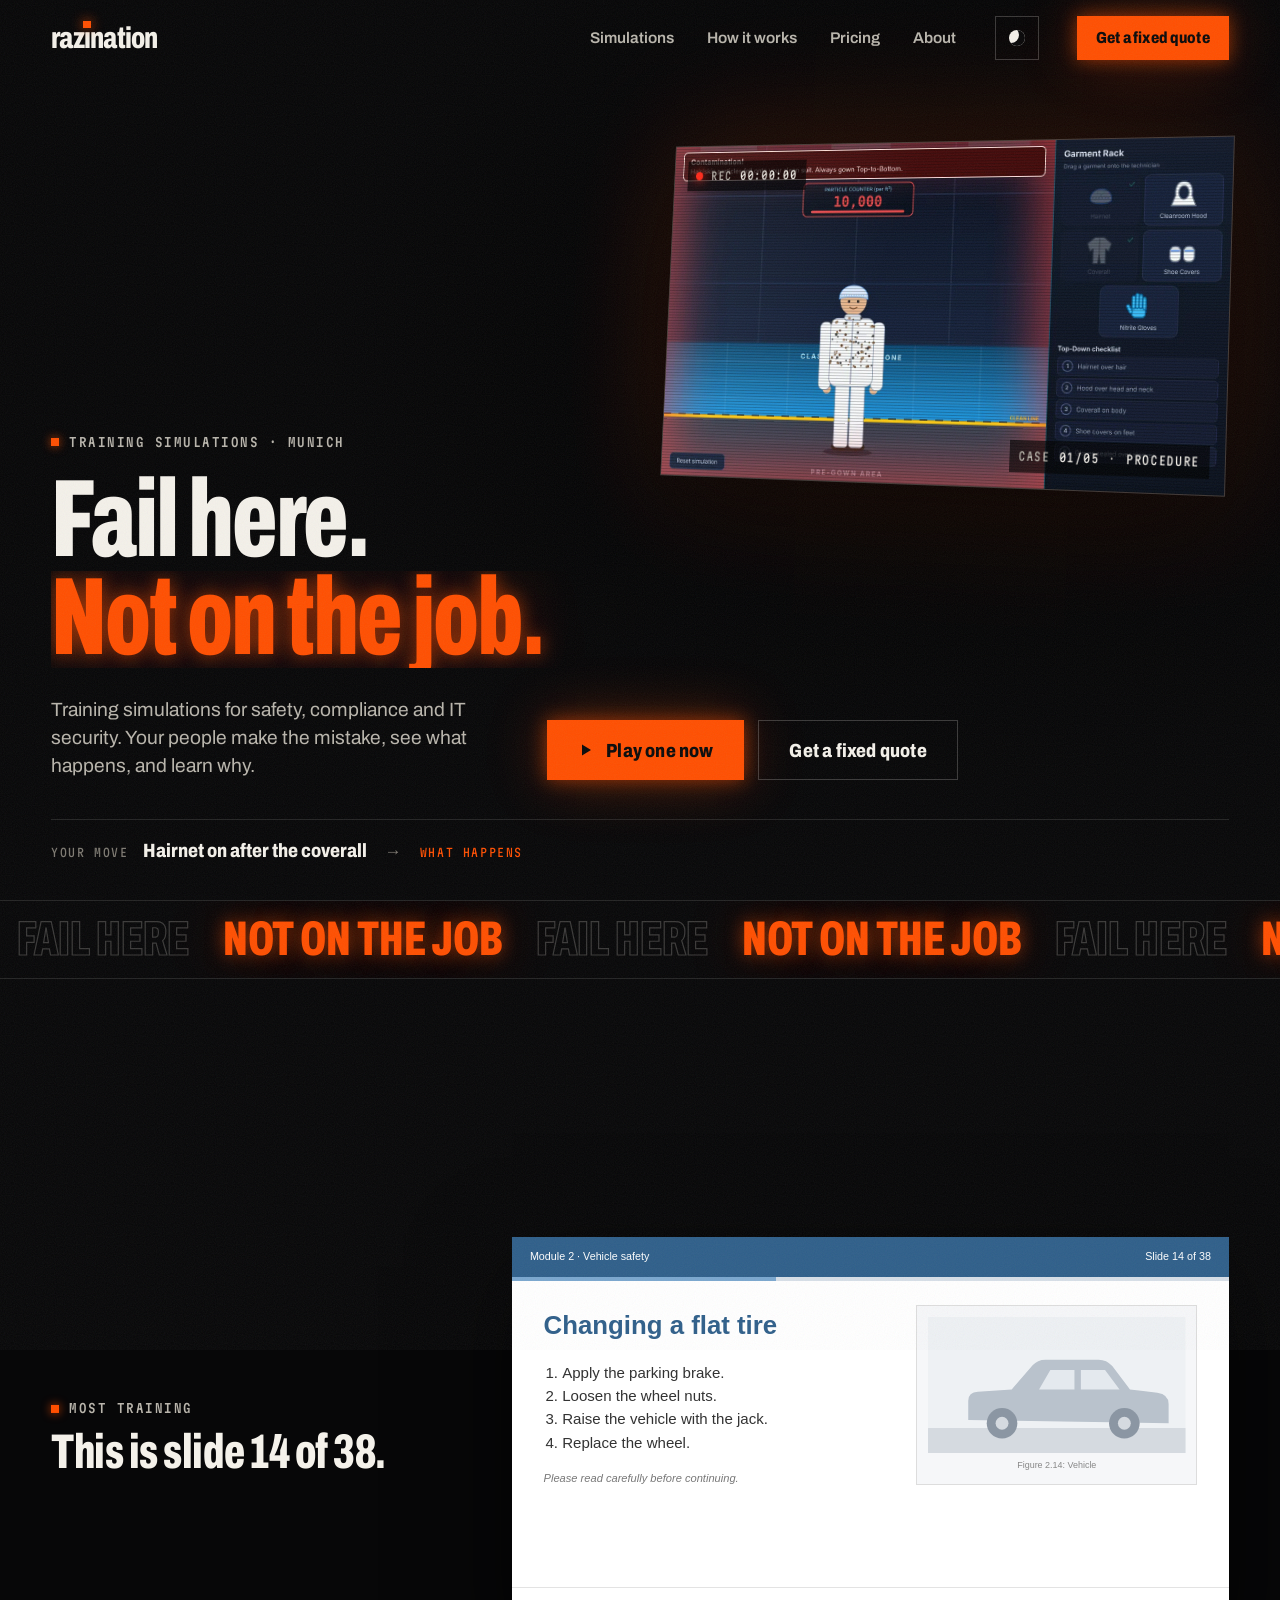
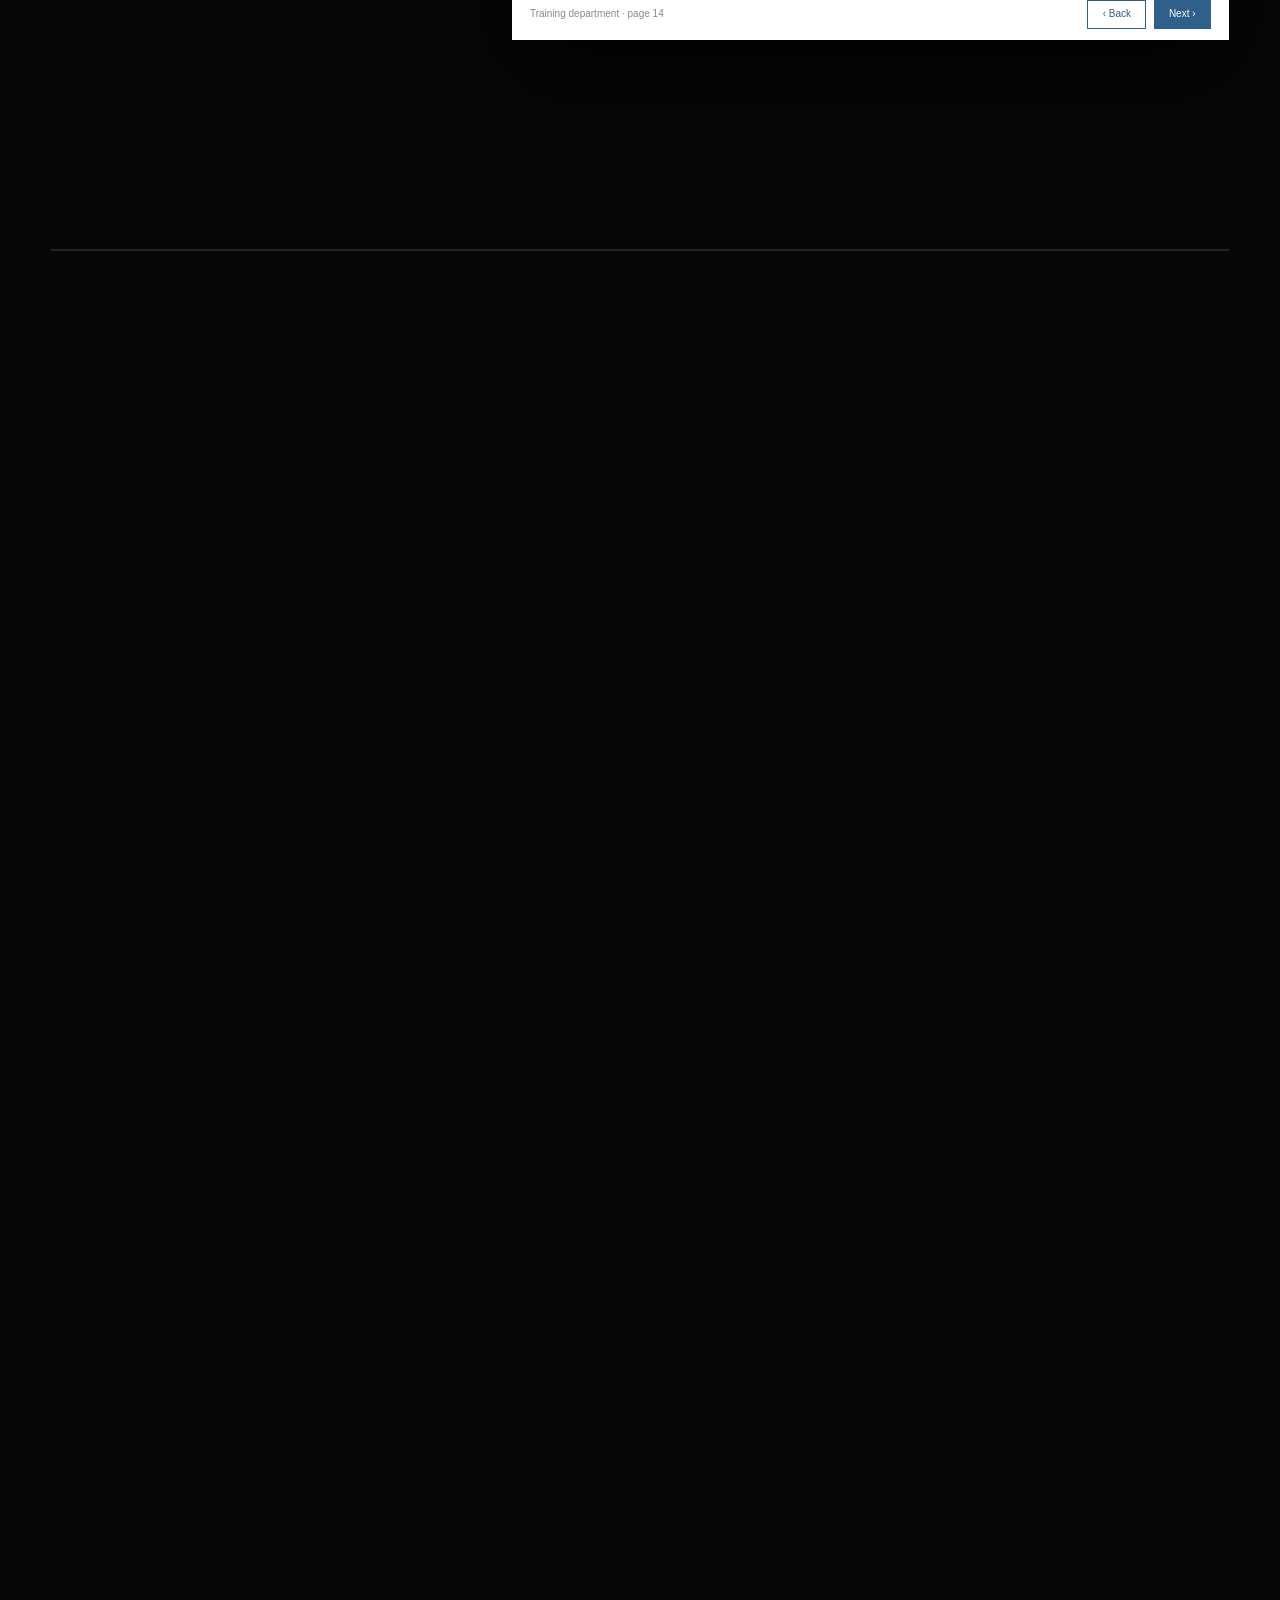
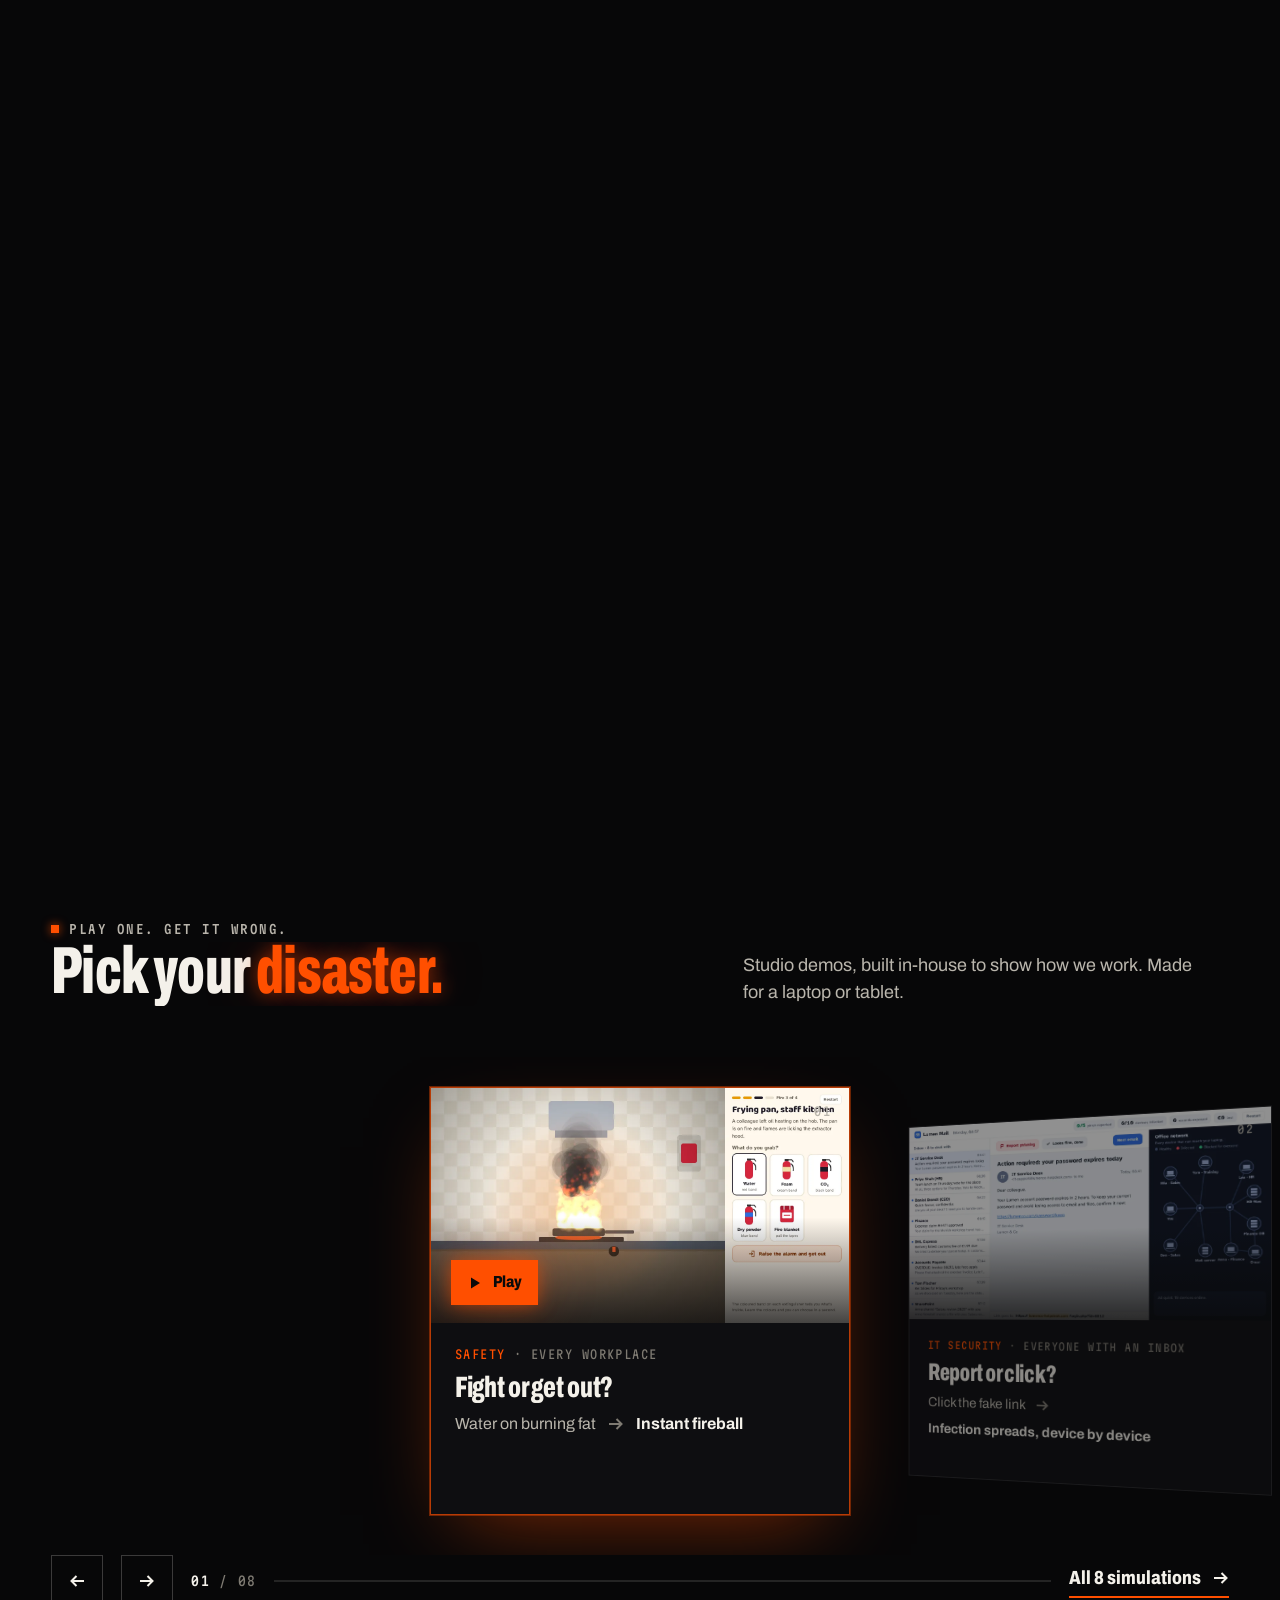
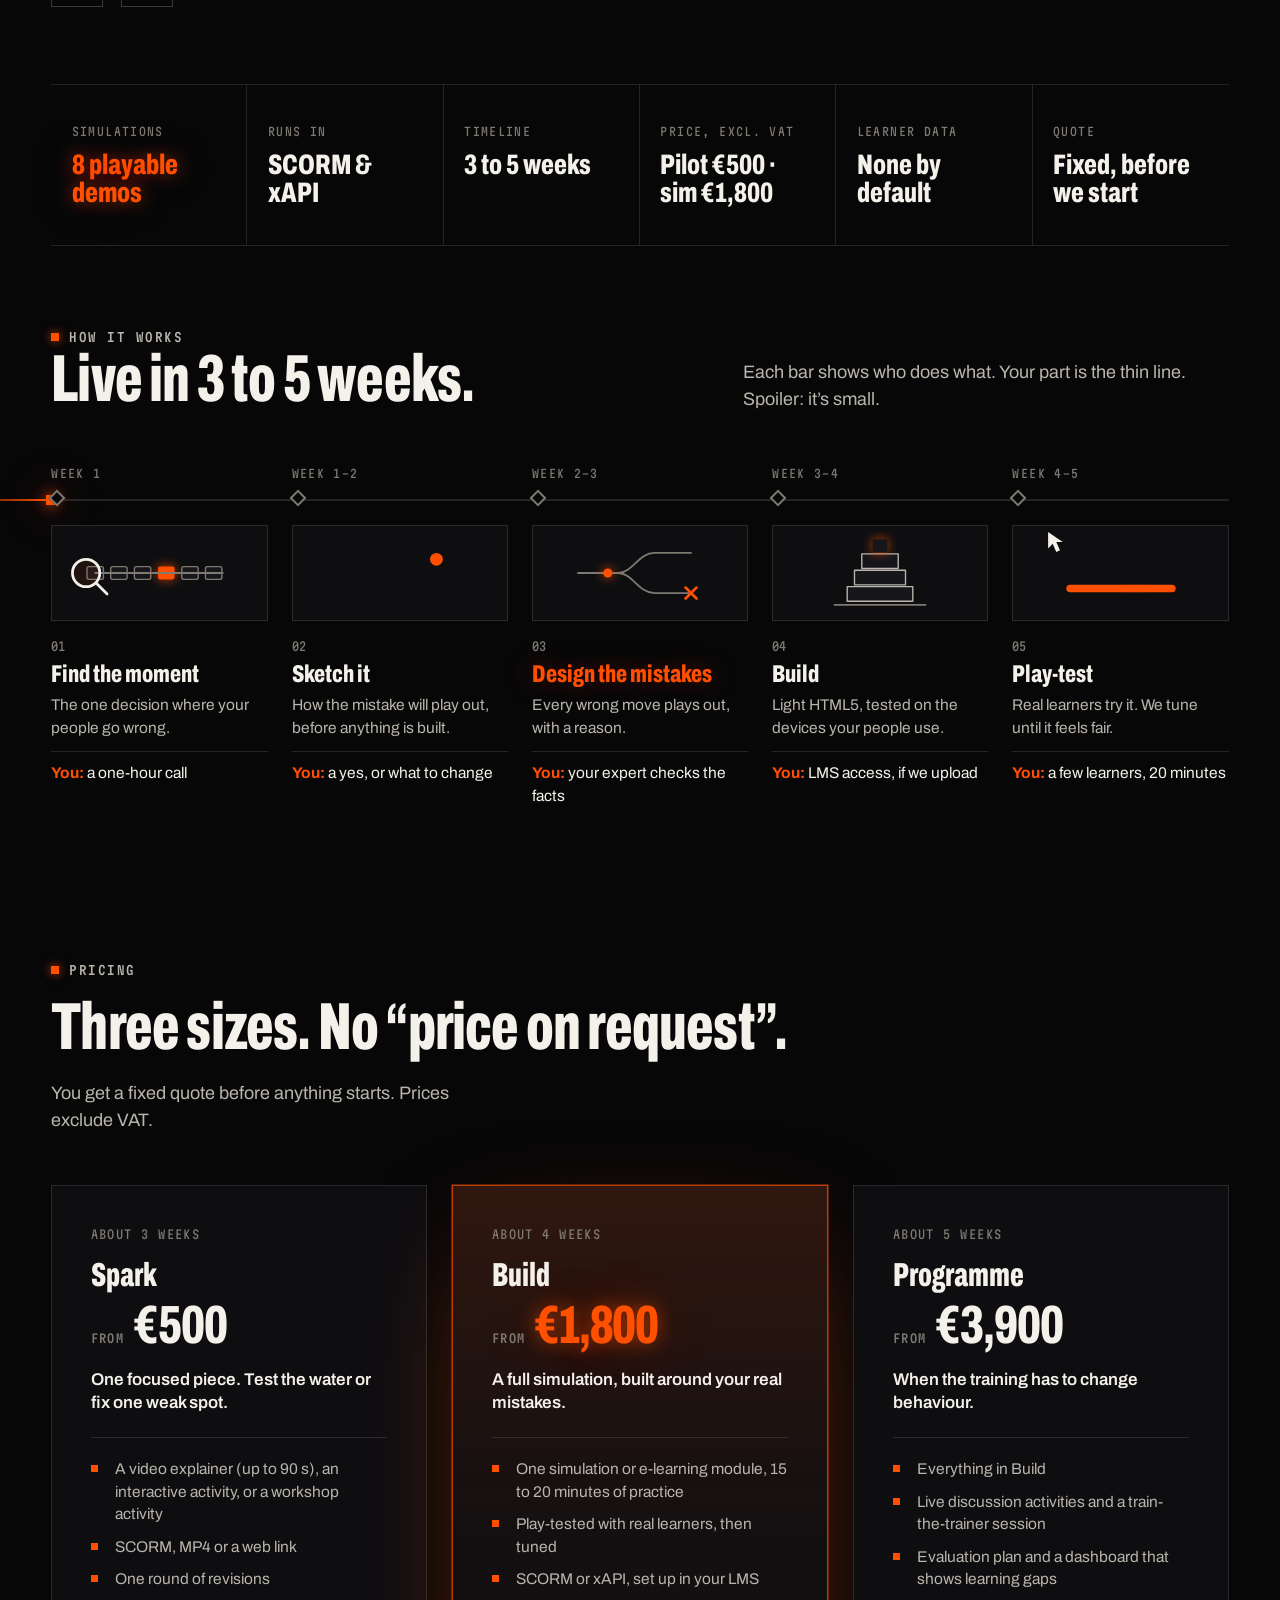
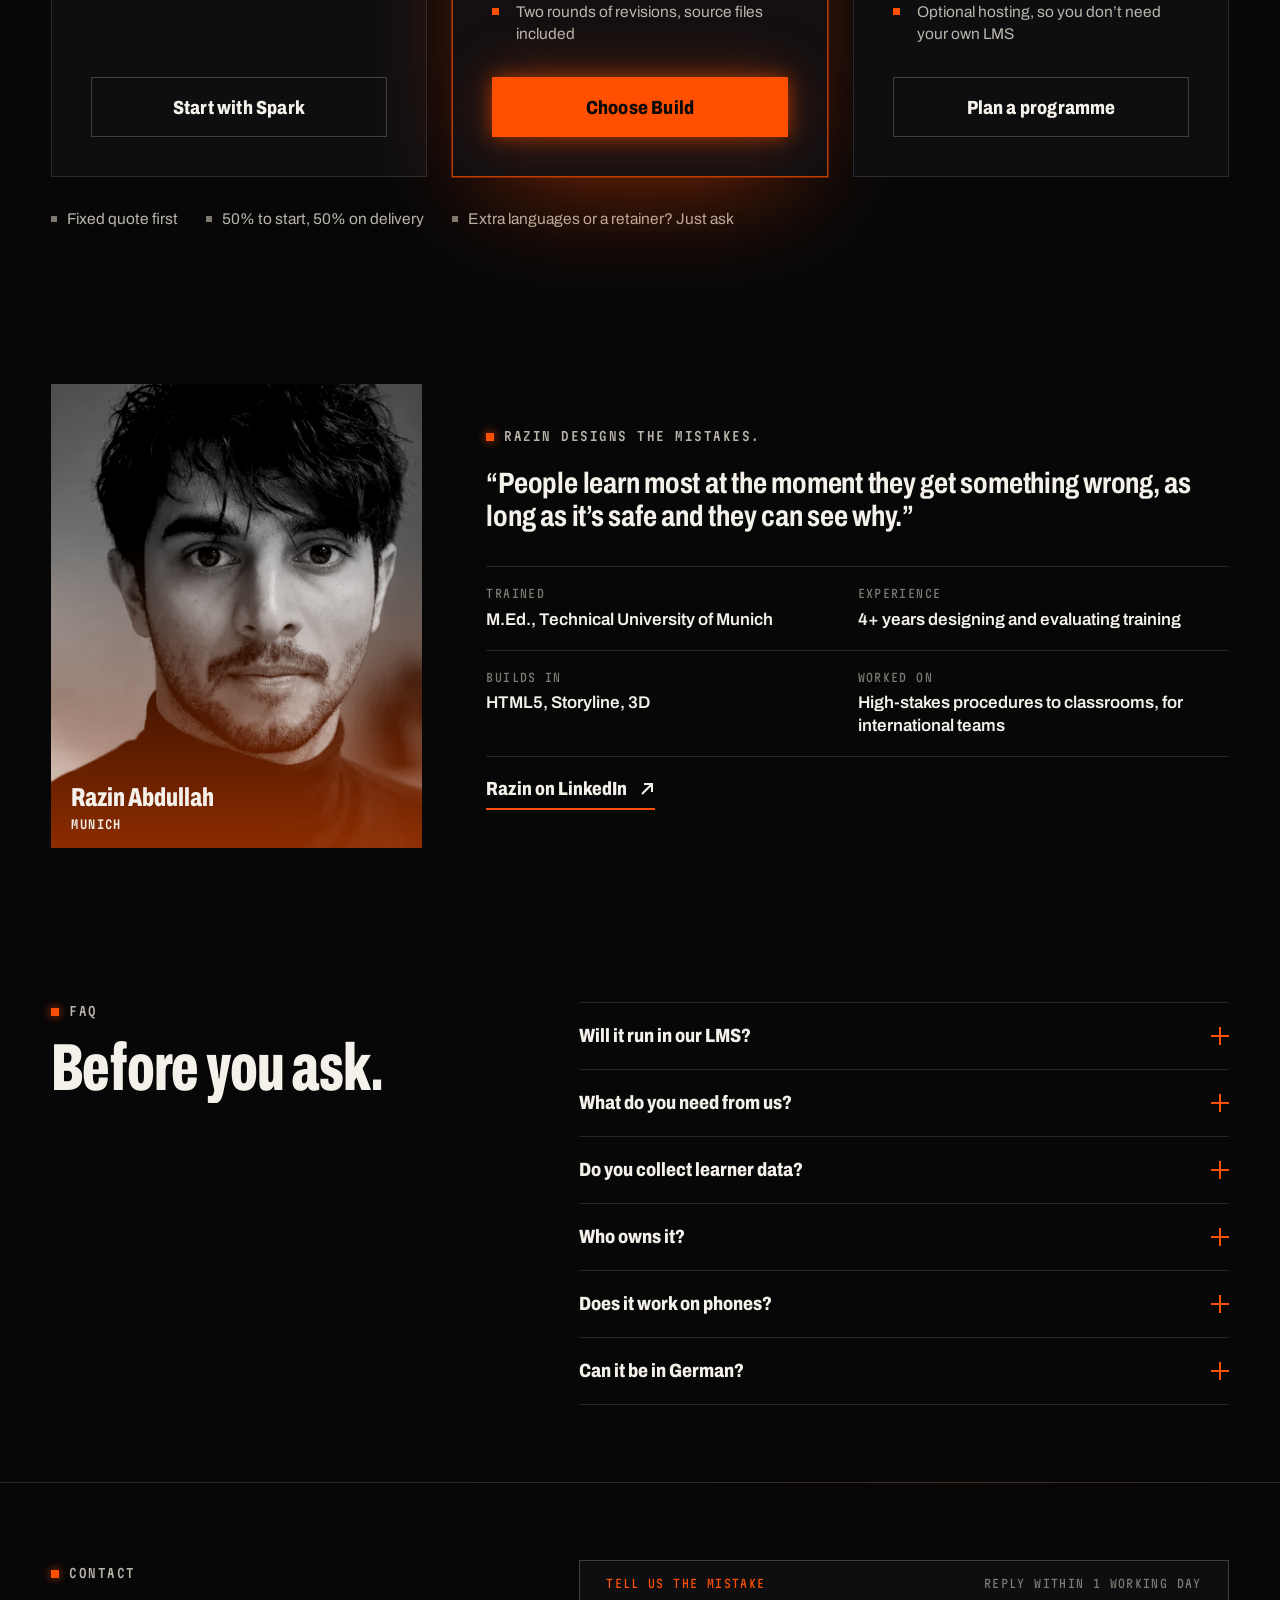
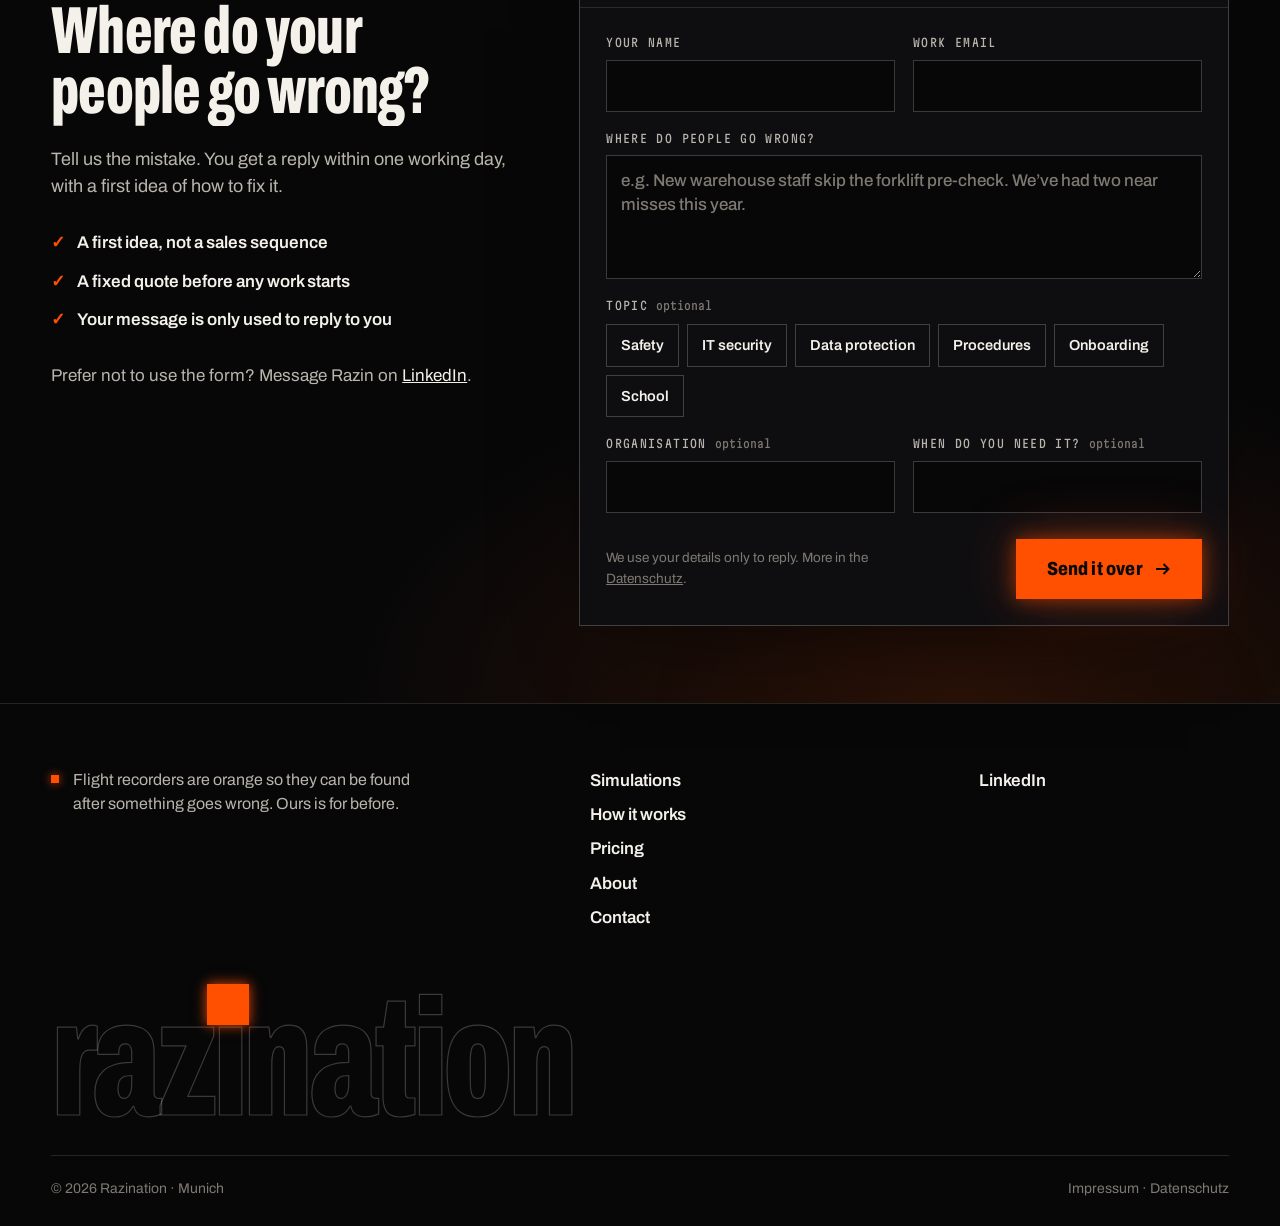
==== index.html @ 622c770f "Calmer type, carousel, animated process, real form, light theme - Smaller display type and less spac" ====
<!DOCTYPE html>
<html lang="en" class="no-js">
<head>
<meta charset="UTF-8">
<meta name="viewport" content="width=device-width, initial-scale=1">
<!--@meta-->
<title>Razination · Fail here. Not on the job.</title>
<meta name="description" content="Training simulations for safety, compliance and IT security. Your people make the mistake, see what happens, and learn why. Live in 3 to 5 weeks, from €500. Made in Munich.">
<meta property="og:title" content="Razination · Fail here. Not on the job.">
<meta property="og:description" content="Training simulations where your people make the mistake safely, see what happens, and learn why. Play one in your browser.">
<meta property="og:image" content="https://alrazination.github.io/razination/img/og/razination.jpg">
<meta property="og:image:width" content="1200">
<meta property="og:image:height" content="630">
<meta property="og:url" content="https://alrazination.github.io/razination/">
<link rel="canonical" href="https://alrazination.github.io/razination/">
<meta property="og:type" content="website">
<meta name="twitter:card" content="summary_large_image">
<!--/@meta-->
<meta name="theme-color" content="#070708">
<link rel="icon" href="data:image/svg+xml,%3Csvg xmlns='http://www.w3.org/2000/svg' viewBox='0 0 32 32'%3E%3Crect width='32' height='32' fill='%23070708'/%3E%3Crect x='12' y='13' width='8' height='14' fill='%23F4F1EA'/%3E%3Crect x='11' y='4' width='10' height='6' fill='%23FF4F00'/%3E%3C/svg%3E">
<link rel="preload" href="fonts/archivo.woff2" as="font" type="font/woff2" crossorigin>
<link rel="stylesheet" href="css/site.css">
<script>try{var t=localStorage.getItem("raz-theme");if(t)document.documentElement.setAttribute("data-theme",t)}catch(e){}</script>

</head>
<body>
<svg width="0" height="0" style="position:absolute" aria-hidden="true">
  <symbol id="i-arrow" viewBox="0 0 16 16"><path d="M1 8h12M8.5 3l5 5-5 5" fill="none" stroke="currentColor" stroke-width="2"/></symbol>
  <symbol id="i-out" viewBox="0 0 16 16"><path d="M5 3h8v8M13 3 3 13" fill="none" stroke="currentColor" stroke-width="2"/></symbol>
  <symbol id="i-play" viewBox="0 0 16 16"><path d="M4 2.5v11l9-5.5z" fill="currentColor"/></symbol>
  <symbol id="i-full" viewBox="0 0 16 16"><path d="M1 6V1h5M10 1h5v5M15 10v5h-5M6 15H1v-5" fill="none" stroke="currentColor" stroke-width="2"/></symbol>
  <symbol id="i-redo" viewBox="0 0 16 16"><path d="M13.5 8A5.5 5.5 0 1 1 11 3.4M11 0.8V4h3.2" fill="none" stroke="currentColor" stroke-width="2"/></symbol>
  <symbol id="i-x" viewBox="0 0 16 16"><path d="M3 3l10 10M13 3 3 13" fill="none" stroke="currentColor" stroke-width="2"/></symbol>
</svg>
<a class="skip" href="#main">Skip to content</a>
<div class="glow" aria-hidden="true"></div>

<header class="top">
  <a class="logo" href="./" aria-label="Razination, home">raz<span class="i">ı</span>nation</a>
  <nav class="nav" aria-label="Main">
    <a href="simulations.html">Simulations</a>
    <a href="#how">How it works</a>
    <a href="#pricing">Pricing</a>
    <a href="#about">About</a>
  </nav>
  <button class="theme" type="button" data-theme-toggle aria-label="Switch to light theme"><span class="theme__sun" aria-hidden="true"></span></button>
  <a class="btn btn--sm btn--hot" href="#contact">Get a fixed quote</a>
</header>

<main id="main">
  <!-- HERO: the real mistakes, recorded from the simulations -->
  <section class="hero" aria-labelledby="hero-h">
    <div class="hero__media" aria-hidden="true"><canvas class="hero__amb" width="48" height="27"></canvas><div class="hero__shade"></div></div>
    <div class="hero__screen" aria-hidden="true">
      <!--@reel--><img class="hero__poster" src="img/thumbs/cleanroom-gowning.webp" alt="" fetchpriority="high"><!--/@reel-->
      <video class="hero__v" muted playsinline preload="auto"></video>
      <video class="hero__v" muted playsinline preload="auto"></video>
      <div class="hero__scan"></div>
      <div class="hud hud--tl"><i class="rec"></i>REC <span data-tc>00:00:00</span></div>
      <div class="hud hud--tr">Case <span data-case>01</span> · <span data-topic>Safety</span></div>
    </div>
    <div class="hero__inner" id="hero-h"><!--@hero-->
      <p class="eyebrow reveal"><i class="sq" aria-hidden="true"></i>Training simulations · Munich</p>
      <h1 class="hero__h"><span class="ln"><span>Fail here.</span></span><span class="ln ln--hot"><span>Not on the job.</span></span></h1>
      <div class="hero__foot">
        <p class="hero__lede reveal">Training simulations for safety, compliance and IT security. Your people make the mistake, see what happens, and learn why.</p>
        <div class="hero__cta reveal">
          <button class="btn btn--hot" type="button" data-play="fire-extinguisher"><svg class="ic" aria-hidden="true"><use href="#i-play"/></svg>Play one now</button>
          <a class="btn btn--line" href="#contact">Get a fixed quote</a>
        </div>
      </div>
    <!--/@hero--></div>
    <div class="cue" aria-hidden="true">
      <span class="cue__lab">Your move</span><span class="cue__do" data-do>—</span>
      <span class="cue__arr">→</span>
      <span class="cue__lab cue__lab--hot">What happens</span><span class="cue__hap" data-hap>—</span>
      <span class="cue__bar"><i data-bar></i></span>
    </div>
  </section>

  <div class="marquee" aria-hidden="true"><div class="marquee__track">
    <span>Fail here</span><span class="o">Not on the job</span><span>Fail here</span><span class="o">Not on the job</span><span>Fail here</span><span class="o">Not on the job</span>
    <span>Fail here</span><span class="o">Not on the job</span><span>Fail here</span><span class="o">Not on the job</span><span>Fail here</span><span class="o">Not on the job</span>
  </div></div>

  <!-- STORY: slide 14 gets torn away by the real consequence -->
  <section class="story" aria-label="Slide versus simulation">
    <div class="story__pin">
      <div class="story__caps">
        <p class="story__cap is-on" data-cap="0"><span class="eyebrow"><i class="sq"></i>Most training</span>This is slide 14 of 38.</p>
        <p class="story__cap" data-cap="1"><span class="eyebrow"><i class="sq"></i>It’s correct</span>Nobody remembers it.</p>
        <p class="story__cap" data-cap="2"><span class="eyebrow eyebrow--hot"><i class="sq"></i>Same rule, as a simulation</span>Skip the brake.</p>
        <p class="story__cap story__cap--big" data-cap="3"><span class="eyebrow eyebrow--hot"><i class="sq"></i>What sticks</span>Nobody forgets this.</p>
      </div>
      <div class="story__stage">
        <div class="story__slide" aria-hidden="true">
        <div class="slide">
          <div class="slide__top"><span>Module 2 · Vehicle safety</span><span>Slide 14 of 38</span></div>
          <div class="slide__prog"><i></i></div>
          <div class="slide__body">
            <div>
              <h3>Changing a flat tire</h3>
              <ol><li>Apply the parking brake.</li><li>Loosen the wheel nuts.</li><li>Raise the vehicle with the jack.</li><li>Replace the wheel.</li></ol>
              <p class="slide__note">Please read carefully before continuing.</p>
            </div>
            <div class="slide__clip"><svg viewBox="0 0 320 170"><rect width="320" height="170" fill="#eef1f4"/><rect y="138" width="320" height="32" fill="#d5dae0"/><path d="M50 128V104q0-10 12-11l42-3 26-30q6-7 16-7h66q10 0 17 8l22 29 34 4q14 2 14 14v24z" fill="#b9c2cc"/><path d="M138 90l14-24h30v24zM190 66h30l18 24h-48z" fill="#e4e9ee"/><circle cx="92" cy="132" r="19" fill="#8b96a3"/><circle cx="92" cy="132" r="8" fill="#d5dae0"/><circle cx="244" cy="132" r="19" fill="#8b96a3"/><circle cx="244" cy="132" r="8" fill="#d5dae0"/></svg><p>Figure 2.14: Vehicle</p></div>
          </div>
          <div class="slide__foot"><span>Training department · page 14</span><span class="slide__btns"><b>‹ Back</b><b class="nx">Next ›</b></span></div>
        </div>
      </div>
        <div class="story__sim" aria-hidden="true">
        <video muted playsinline preload="none" poster="img/thumbs/flat-tire-start.webp" data-src="media/flat-tire.mp4"></video>
      </div>
      </div>
      <div class="story__bar" aria-hidden="true"><i></i></div>
    </div>
  </section>

  <section class="sec" id="play" aria-label="Simulations to play"><div class="wrap"><!--@play-->
      <div class="sec__head sec__head--row">
        <div><p class="eyebrow"><i class="sq" aria-hidden="true"></i>Play one. Get it wrong.</p>
        <h2 class="big reveal-up"><span>Pick your</span> <span class="hot">disaster.</span></h2></div>
        <p class="sec__lede">Studio demos, built in-house to show how we work. Made for a laptop or tablet.</p>
      </div>
      <div class="carousel" data-carousel>
        <div class="carousel__track" tabindex="0" aria-label="Simulations, scroll sideways">
        <article class="card" id="sim-fire-extinguisher" data-sim="fire-extinguisher">
          <button class="card__hit" type="button" data-play="fire-extinguisher" aria-label="Play Fight or get out?"></button>
          <div class="card__media"><img src="img/thumbs/fire-extinguisher-move.webp" alt="Fire 3 of 4: a frying pan on fire in the staff kitchen. The pointer is on the water extinguisher." loading="lazy"><video muted loop playsinline preload="none" poster="img/thumbs/fire-extinguisher-move.webp" data-src="media/fire-extinguisher.mp4"></video><span class="card__play"><svg class="ic" aria-hidden="true"><use href="#i-play"/></svg>Play</span><span class="card__n">01</span></div>
          <div class="card__body">
            <p class="card__topic">Safety <span>· Every workplace</span></p>
            <h3>Fight or get out?</h3>
            <p class="card__chain"><span>Water on burning fat</span><svg class="ic" aria-hidden="true"><use href="#i-arrow"/></svg><b>Instant fireball</b></p>
          </div>
        </article>
        <article class="card" id="sim-phishing-inbox" data-sim="phishing-inbox">
          <button class="card__hit" type="button" data-play="phishing-inbox" aria-label="Play Report or click?"></button>
          <div class="card__media"><img src="img/thumbs/phishing-inbox-start.webp" alt="An email inbox next to a map of the office network" loading="lazy"><video muted loop playsinline preload="none" poster="img/thumbs/phishing-inbox-start.webp" data-src="media/phishing-inbox.mp4"></video><span class="card__play"><svg class="ic" aria-hidden="true"><use href="#i-play"/></svg>Play</span><span class="card__n">02</span></div>
          <div class="card__body">
            <p class="card__topic">IT security <span>· Everyone with an inbox</span></p>
            <h3>Report or click?</h3>
            <p class="card__chain"><span>Click the fake link</span><svg class="ic" aria-hidden="true"><use href="#i-arrow"/></svg><b>Infection spreads, device by device</b></p>
          </div>
        </article>
        <article class="card" id="sim-gdpr-every-dot" data-sim="gdpr-every-dot">
          <button class="card__hit" type="button" data-play="gdpr-every-dot" aria-label="Play Every dot is a person"></button>
          <div class="card__media"><img src="img/thumbs/gdpr-every-dot-move.webp" alt="Situation 2 of 6: a customer export of 1,800 records. The pointer is on Email it to my personal Gmail." loading="lazy"><video muted loop playsinline preload="none" poster="img/thumbs/gdpr-every-dot-move.webp" data-src="media/gdpr-every-dot.mp4"></video><span class="card__play"><svg class="ic" aria-hidden="true"><use href="#i-play"/></svg>Play</span><span class="card__n">03</span></div>
          <div class="card__body">
            <p class="card__topic">Data protection <span>· Anyone who handles personal data</span></p>
            <h3>Every dot is a person</h3>
            <p class="card__chain"><span>Email customer data to private Gmail</span><svg class="ic" aria-hidden="true"><use href="#i-arrow"/></svg><b>1,800 customers fly out the door</b></p>
          </div>
        </article>
        <article class="card" id="sim-flat-tire" data-sim="flat-tire">
          <button class="card__hit" type="button" data-play="flat-tire" aria-label="Play Changing a flat tire"></button>
          <div class="card__media"><img src="img/thumbs/flat-tire-start.webp" alt="A red car with a flat rear tire beside a trunk of tools" loading="lazy"><video muted loop playsinline preload="none" poster="img/thumbs/flat-tire-start.webp" data-src="media/flat-tire.mp4"></video><span class="card__play"><svg class="ic" aria-hidden="true"><use href="#i-play"/></svg>Play</span><span class="card__n">04</span></div>
          <div class="card__body">
            <p class="card__topic">Procedure <span>· Anyone who drives</span></p>
            <h3>Changing a flat tire</h3>
            <p class="card__chain"><span>Jack it up first</span><svg class="ic" aria-hidden="true"><use href="#i-arrow"/></svg><b>The car rolls off the jack</b></p>
          </div>
        </article>
        <article class="card" id="sim-cleanroom-gowning" data-sim="cleanroom-gowning">
          <button class="card__hit" type="button" data-play="cleanroom-gowning" aria-label="Play Cleanroom gowning"></button>
          <div class="card__media"><img src="img/thumbs/cleanroom-gowning-start.webp" alt="A technician in street clothes beside a rack of cleanroom garments" loading="lazy"><video muted loop playsinline preload="none" poster="img/thumbs/cleanroom-gowning-start.webp" data-src="media/cleanroom-gowning.mp4"></video><span class="card__play"><svg class="ic" aria-hidden="true"><use href="#i-play"/></svg>Play</span><span class="card__n">05</span></div>
          <div class="card__body">
            <p class="card__topic">Procedure <span>· Semiconductor and pharma staff</span></p>
            <h3>Cleanroom gowning</h3>
            <p class="card__chain"><span>Hairnet on after the coverall</span><svg class="ic" aria-hidden="true"><use href="#i-arrow"/></svg><b>Particles jump: 10 to 10,000</b></p>
          </div>
        </article>
        <article class="card" id="sim-close-the-loop" data-sim="close-the-loop">
          <button class="card__hit" type="button" data-play="close-the-loop" aria-label="Play Close the loop"></button>
          <div class="card__media"><img src="img/thumbs/close-the-loop-start.webp" alt="Waste on a conveyor belt heading for an incinerator" loading="lazy"><img class="card__after" src="img/thumbs/close-the-loop.webp" alt="" loading="lazy"><span class="card__play"><svg class="ic" aria-hidden="true"><use href="#i-play"/></svg>Play</span><span class="card__n">06</span></div>
          <div class="card__body">
            <p class="card__topic">Sustainability <span>· Schools, ages 10 to 14</span></p>
            <h3>Close the loop</h3>
            <p class="card__chain"><span>Too slow, or the wrong machine</span><svg class="ic" aria-hidden="true"><use href="#i-arrow"/></svg><b>It burns in the incinerator</b></p>
          </div>
        </article>
        <article class="card" id="sim-eco-party" data-sim="eco-party">
          <button class="card__hit" type="button" data-play="eco-party" aria-label="Play Eco-Party Planner"></button>
          <div class="card__media"><img src="img/thumbs/eco-party-start.webp" alt="An empty school gym ready to be decorated, next to a balance scale" loading="lazy"><img class="card__after" src="img/thumbs/eco-party.webp" alt="" loading="lazy"><span class="card__play"><svg class="ic" aria-hidden="true"><use href="#i-play"/></svg>Play</span><span class="card__n">07</span></div>
          <div class="card__body">
            <p class="card__topic">Sustainability <span>· Schools</span></p>
            <h3>Eco-Party Planner</h3>
            <p class="card__chain"><span>Pick the &quot;compostable&quot; cups</span><svg class="ic" aria-hidden="true"><use href="#i-arrow"/></svg><b>Trap. Compostable in factories only.</b></p>
          </div>
        </article>
        <article class="card" id="sim-wo-ist-der-loeffel" data-sim="wo-ist-der-loeffel">
          <button class="card__hit" type="button" data-play="wo-ist-der-loeffel" aria-label="Play Wo ist der Löffel?"></button>
          <div class="card__media"><img src="img/thumbs/wo-ist-der-loeffel-start.webp" alt="A 3D kitchen with teal cabinets" loading="lazy"><img class="card__after" src="img/thumbs/wo-ist-der-loeffel.webp" alt="" loading="lazy"><span class="card__play"><svg class="ic" aria-hidden="true"><use href="#i-play"/></svg>Play</span><span class="card__n">08</span></div>
          <div class="card__body">
            <p class="card__topic">Language <span>· German A1 learners</span></p>
            <h3 lang="de">Wo ist der Löffel?</h3>
            <p class="card__chain"><span>Click the wrong thing</span><svg class="ic" aria-hidden="true"><use href="#i-arrow"/></svg><b>You hear its name, with article</b></p>
          </div>
        </article>
        </div>
        <div class="carousel__ui">
          <button class="carousel__btn" type="button" data-dir="-1" aria-label="Previous simulation"><svg class="ic" aria-hidden="true" style="transform:scaleX(-1)"><use href="#i-arrow"/></svg></button>
          <button class="carousel__btn" type="button" data-dir="1" aria-label="Next simulation"><svg class="ic" aria-hidden="true"><use href="#i-arrow"/></svg></button>
          <span class="carousel__count"><b data-count>01</b> / 08</span>
          <span class="carousel__bar"><i></i></span>
          <a class="more" href="simulations.html">All 8 simulations<svg class="ic" aria-hidden="true"><use href="#i-arrow"/></svg></a>
        </div>
      </div>
    <!--/@play--></div></section>

  <section class="sec sec--facts" aria-label="Facts"><div class="wrap"><!--@facts-->
      <ul class="facts">
        <li><span>Simulations</span><b>8 playable demos</b></li>
        <li><span>Runs in</span><b>SCORM &amp; xAPI</b></li>
        <li><span>Timeline</span><b>3 to 5 weeks</b></li>
        <li><span>Price, excl. VAT</span><b>Pilot €500 · sim €1,800</b></li>
        <li><span>Learner data</span><b>None by default</b></li>
        <li><span>Quote</span><b>Fixed, before we start</b></li>
      </ul>
    <!--/@facts--></div></section>

  <section class="sec" id="how" aria-label="How it works"><div class="wrap"><!--@process-->
      <div class="sec__head sec__head--row">
        <div><p class="eyebrow"><i class="sq" aria-hidden="true"></i>How it works</p>
        <h2 class="big reveal-up"><span>Live in 3 to 5 weeks.</span></h2></div>
        <p class="sec__lede">Each bar shows who does what. Your part is the thin line. Spoiler: it’s small.</p>
      </div>
      <div class="flow" data-flow>
        <div class="flow__line" aria-hidden="true"><i class="flow__run"></i></div>
        <ol class="steps">
          <li class="step" style="--i:0"><span class="step__wk">Week 1</span><span class="step__dot" aria-hidden="true"></span><div class="step__art" aria-hidden="true"><svg viewBox="0 0 160 90" class="art art--find"><g class="art__row"><rect x="1" y="38" width="18" height="14" rx="2" class="art__ok"/><rect x="27" y="38" width="18" height="14" rx="2" class="art__ok"/><rect x="53" y="38" width="18" height="14" rx="2" class="art__ok"/><rect x="79" y="38" width="18" height="14" rx="2" class="art__bad"/><rect x="105" y="38" width="18" height="14" rx="2" class="art__ok"/><rect x="131" y="38" width="18" height="14" rx="2" class="art__ok"/><path d="M10 45H150" class="art__thin"/></g><g class="art__lens"><circle cx="0" cy="45" r="15" class="art__ring"/><path d="M11 56l12 12" class="art__stroke"/></g></svg></div><span class="step__n">01</span><h3>Find the moment</h3><p>The one decision where your people go wrong.</p><p class="step__you"><b>You:</b> a one-hour call</p></li>
          <li class="step" style="--i:1"><span class="step__wk">Week 1–2</span><span class="step__dot" aria-hidden="true"></span><div class="step__art" aria-hidden="true"><svg viewBox="0 0 160 90" class="art art--sketch"><rect x="22" y="12" width="116" height="66" rx="3" class="art__draw"/><path d="M34 62h30l10-16 12 10 14-22 18 28" class="art__draw art__draw--2"/><circle cx="120" cy="30" r="7" class="art__pop"/></svg></div><span class="step__n">02</span><h3>Sketch it</h3><p>How the mistake will play out, before anything is built.</p><p class="step__you"><b>You:</b> a yes, or what to change</p></li>
          <li class="step step--hot" style="--i:2"><span class="step__wk">Week 2–3</span><span class="step__dot" aria-hidden="true"></span><div class="step__art" aria-hidden="true"><svg viewBox="0 0 160 90" class="art art--fork"><path d="M12 45h44c16 0 22-22 40-22h40" class="art__thin"/><path d="M56 45c16 0 22 22 40 22h40" class="art__thin"/><circle r="5" class="art__runner"><animateMotion dur="3.2s" repeatCount="indefinite" path="M12 45h44c16 0 22 22 40 22h40"/></circle><path d="M130 17l12 12M142 17l-12 12" class="art__ok-s"/><g class="art__boom"><path d="M130 61l12 12M142 61l-12 12" class="art__stroke art__stroke--hot"/></g></svg></div><span class="step__n">03</span><h3>Design the mistakes</h3><p>Every wrong move plays out, with a reason.</p><p class="step__you"><b>You:</b> your expert checks the facts</p></li>
          <li class="step" style="--i:3"><span class="step__wk">Week 3–4</span><span class="step__dot" aria-hidden="true"></span><div class="step__art" aria-hidden="true"><svg viewBox="0 0 160 90" class="art art--build"><path d="M30 80h100" class="art__thin"/><rect x="44" y="60" width="72" height="16" class="art__blk art__blk--1"/><rect x="52" y="42" width="56" height="16" class="art__blk art__blk--2"/><rect x="60" y="24" width="40" height="16" class="art__blk art__blk--3"/><rect x="72" y="8" width="16" height="14" class="art__blk art__blk--4 art__bad"/></svg></div><span class="step__n">04</span><h3>Build</h3><p>Light HTML5, tested on the devices your people use.</p><p class="step__you"><b>You:</b> LMS access, if we upload</p></li>
          <li class="step" style="--i:4"><span class="step__wk">Week 4–5</span><span class="step__dot" aria-hidden="true"></span><div class="step__art" aria-hidden="true"><svg viewBox="0 0 160 90" class="art art--test"><rect x="20" y="58" width="120" height="8" rx="4" class="art__track"/><rect x="78" y="58" width="34" height="8" rx="4" class="art__zone"/><rect x="20" y="58" width="120" height="8" rx="4" class="art__fill"/><path d="M0 0l0 18 5-5 4 9 4-2-4-9 7 0z" class="art__cursor"/><path d="M70 26l8 8 16-16" class="art__tick"/></svg></div><span class="step__n">05</span><h3>Play-test</h3><p>Real learners try it. We tune until it feels fair.</p><p class="step__you"><b>You:</b> a few learners, 20 minutes</p></li>
        </ol>
      </div>
    <!--/@process--></div></section>

  <section class="sec" id="pricing" aria-label="Pricing"><div class="wrap"><!--@pricing-->
      <div class="sec__head">
        <p class="eyebrow"><i class="sq" aria-hidden="true"></i>Pricing</p>
        <h2 class="big reveal-up"><span>Three sizes. No “price on request”.</span></h2>
        <p class="sec__lede">You get a fixed quote before anything starts. Prices exclude VAT.</p>
      </div>
      <div class="prices">
        <article class="price">
          <p class="price__wk">About 3 weeks</p>
          <h3>Spark</h3>
          <p class="price__amt"><span>from</span>€500</p>
          <p class="price__for">One focused piece. Test the water or fix one weak spot.</p>
          <ul><li>A video explainer (up to 90 s), an interactive activity, or a workshop activity</li><li>SCORM, MP4 or a web link</li><li>One round of revisions</li></ul>
          <a class="btn btn--line" href="#contact">Start with Spark</a>
        </article>
        <article class="price price--core">
          <p class="price__wk">About 4 weeks</p>
          <h3>Build</h3>
          <p class="price__amt"><span>from</span>€1,800</p>
          <p class="price__for">A full simulation, built around your real mistakes.</p>
          <ul><li>One simulation or e-learning module, 15 to 20 minutes of practice</li><li>Play-tested with real learners, then tuned</li><li>SCORM or xAPI, set up in your LMS</li><li>Two rounds of revisions, source files included</li></ul>
          <a class="btn btn--hot" href="#contact">Choose Build</a>
        </article>
        <article class="price">
          <p class="price__wk">About 5 weeks</p>
          <h3>Programme</h3>
          <p class="price__amt"><span>from</span>€3,900</p>
          <p class="price__for">When the training has to change behaviour.</p>
          <ul><li>Everything in Build</li><li>Live discussion activities and a train-the-trainer session</li><li>Evaluation plan and a dashboard that shows learning gaps</li><li>Optional hosting, so you don’t need your own LMS</li></ul>
          <a class="btn btn--line" href="#contact">Plan a programme</a>
        </article>
      </div>
      <p class="terms"><span>Fixed quote first</span><span>50% to start, 50% on delivery</span><span>Extra languages or a retainer? Just ask</span></p>
    <!--/@pricing--></div></section>

  <section class="sec sec--about" id="about" aria-label="About"><div class="wrap who"><!--@about-->
      <figure class="who__pic reveal">
        <img src="img/razin-portrait.webp" alt="Razin Abdullah" width="480" height="480" loading="lazy">
        <figcaption>Razin Abdullah<span>Munich</span></figcaption>
      </figure>
      <div class="who__text">
        <p class="eyebrow"><i class="sq" aria-hidden="true"></i>Razin designs the mistakes.</p>
        <blockquote class="reveal-up"><span>“People learn most at the moment they get something wrong, as long as it’s safe and they can see why.”</span></blockquote>
        <dl class="who__facts"><div><dt>Trained</dt><dd>M.Ed., Technical University of Munich</dd></div><div><dt>Experience</dt><dd>4+ years designing and evaluating training</dd></div><div><dt>Builds in</dt><dd>HTML5, Storyline, 3D</dd></div><div><dt>Worked on</dt><dd>High-stakes procedures to classrooms, for international teams</dd></div></dl>
        <a class="more" href="https://www.linkedin.com/in/razin-abdullah/" target="_blank" rel="noopener">Razin on LinkedIn<svg class="ic" aria-hidden="true"><use href="#i-out"/></svg></a>
      </div>
    <!--/@about--></div></section>

  <section class="sec" id="faq" aria-label="Questions"><div class="wrap faq"><!--@faq-->
      <div class="sec__head sec__head--side">
        <p class="eyebrow"><i class="sq" aria-hidden="true"></i>FAQ</p>
        <h2 class="big reveal-up"><span>Before you ask.</span></h2>
      </div>
      <div class="qa">
        <details><summary>Will it run in our LMS?<i aria-hidden="true"></i></summary><p>Almost certainly. SCORM 1.2, SCORM 2004 or xAPI, tested in your LMS before handover. No LMS? We can host it.</p></details>
        <details><summary>What do you need from us?<i aria-hidden="true"></i></summary><p>One expert for a kick-off call and two short reviews, the material you already have, and ideally a few learners for a play-test.</p></details>
        <details><summary>Do you collect learner data?<i aria-hidden="true"></i></summary><p>No. The simulations collect nothing unless you ask for tracking. With tracking, your LMS records completion and score.</p></details>
        <details><summary>Who owns it?<i aria-hidden="true"></i></summary><p>You do. You get the source files and short notes on how to change text and images. It runs without us.</p></details>
        <details><summary>Does it work on phones?<i aria-hidden="true"></i></summary><p>Videos, activities and most modules do. Detailed drag-and-drop simulations are built for laptops and tablets first. We tell you up front what fits.</p></details>
        <details><summary>Can it be in German?<i aria-hidden="true"></i></summary><p>Ask for it in your quote. Extra languages are priced in up front. The German kitchen game on the simulations page is one we built.</p></details>
      </div>
    <!--/@faq--></div></section>

  <section class="sec sec--contact" id="contact" aria-label="Contact"><div class="wrap"><!--@contact-->
      <div class="contact__grid">
        <div class="contact__side">
          <p class="eyebrow"><i class="sq" aria-hidden="true"></i>Contact</p>
          <h2 class="big reveal-up"><span>Where do your people go wrong?</span></h2>
          <p class="sec__lede">Tell us the mistake. You get a reply within one working day, with a first idea of how to fix it.</p>
          <ul class="promise"><li>A first idea, not a sales sequence</li><li>A fixed quote before any work starts</li><li>Your message is only used to reply to you</li></ul>
          <p class="contact__alt">Prefer not to use the form? Message Razin on <a href="https://www.linkedin.com/in/razin-abdullah/" target="_blank" rel="noopener">LinkedIn</a>.</p>
        </div>
        <div class="report">
          <p class="report__head"><span>Tell us the mistake</span><span>Reply within 1 working day</span></p>
          <form id="report" action="https://api.web3forms.com/submit" method="POST">
            <input type="hidden" name="access_key" value="d9b61fef-000e-4c53-9433-96181e14181c">
            <input type="hidden" name="subject" value="New enquiry from razination">
            <input type="hidden" name="from_name" value="Razination website">
            <input type="checkbox" name="botcheck" class="hp" tabindex="-1" autocomplete="off" aria-hidden="true">
            <div class="f2">
              <label class="fld"><span>Your name</span><input name="name" autocomplete="name" required></label>
              <label class="fld"><span>Work email</span><input name="email" type="email" autocomplete="email" required></label>
            </div>
            <label class="fld"><span>Where do people go wrong?</span><textarea name="message" rows="4" required placeholder="e.g. New warehouse staff skip the forklift pre-check. We’ve had two near misses this year."></textarea></label>
            <fieldset class="chips"><legend>Topic <em>optional</em></legend><label><input type="checkbox" name="topic" value="Safety"><span>Safety</span></label><label><input type="checkbox" name="topic" value="IT security"><span>IT security</span></label><label><input type="checkbox" name="topic" value="Data protection"><span>Data protection</span></label><label><input type="checkbox" name="topic" value="Procedures"><span>Procedures</span></label><label><input type="checkbox" name="topic" value="Onboarding"><span>Onboarding</span></label><label><input type="checkbox" name="topic" value="School"><span>School</span></label></fieldset>
            <div class="f2">
              <label class="fld"><span>Organisation <em>optional</em></span><input name="organisation" autocomplete="organization"></label>
              <label class="fld"><span>When do you need it? <em>optional</em></span><input name="deadline"></label>
            </div>
            <p class="report__err" aria-live="assertive"></p>
            <div class="report__foot">
              <p>We use your details only to reply. More in the <a href="datenschutz.html">Datenschutz</a>.</p>
              <button class="btn btn--hot" type="submit"><span class="lab">Send it over</span><svg class="ic" aria-hidden="true"><use href="#i-arrow"/></svg></button>
            </div>
          </form>
          <div class="report__done" tabindex="-1"><p class="eyebrow"><i class="sq" aria-hidden="true"></i>Received</p><h3>Thanks. Razin replies within one working day.</h3></div>
        </div>
      </div>
    <!--/@contact--></div></section>
</main>

<footer class="foot"><div class="wrap"><!--@footer-->
    <div class="foot__top">
      <p class="foot__why"><i class="sq" aria-hidden="true"></i>Flight recorders are orange so they can be found after something goes wrong. Ours is for before.</p>
      <nav class="foot__nav" aria-label="Footer"><a href="simulations.html">Simulations</a><a href="#how">How it works</a><a href="#pricing">Pricing</a><a href="#about">About</a><a href="#contact">Contact</a></nav>
      <ul class="foot__contact"><li><a href="https://www.linkedin.com/in/razin-abdullah/" target="_blank" rel="noopener">LinkedIn</a></li></ul>
    </div>
    <p class="foot__mark" aria-hidden="true">raz<span class="i">ı</span>nation</p>
    <div class="foot__base"><span>© 2026 Razination · Munich</span><span><a href="impressum.html">Impressum</a> · <a href="datenschutz.html">Datenschutz</a></span></div>
  <!--/@footer--></div></footer>

<dialog class="player" aria-label="Simulation player">
  <div class="player__bar">
    <p class="player__title"><span class="eyebrow"><i class="sq"></i><span data-p-topic></span></span><b data-p-title></b></p>
    <p class="player__chain"><span data-p-do></span><svg class="ic" aria-hidden="true"><use href="#i-arrow"/></svg><b data-p-hap></b></p>
    <div class="player__act">
      <button type="button" data-p-restart><svg class="ic" aria-hidden="true"><use href="#i-redo"/></svg>Restart</button>
      <button type="button" data-p-full><svg class="ic" aria-hidden="true"><use href="#i-full"/></svg>Full screen</button>
      <button type="button" class="player__x" data-p-close aria-label="Close"><svg class="ic" aria-hidden="true"><use href="#i-x"/></svg></button>
    </div>
  </div>
  <div class="player__stage"><div class="player__screen"></div></div>
  <p class="player__lesson"><span class="eyebrow"><i class="sq"></i>What sticks</span><b data-p-stick></b></p>
</dialog>

<script src="js/sims-data.js"></script>
<script src="js/theme.js"></script>
<script src="js/site.js"></script>
</body>
</html>
---- css/site.css ----
/* =====================================================================
   RAZINATION · "Black box"
   A dark, cinematic site built around real footage of the simulations.
   Orange is flight-recorder orange: it marks the mistake and glows.
   ===================================================================== */

@font-face{font-family:"Archivo";src:url(../fonts/archivo.woff2) format("woff2");font-weight:100 900;font-stretch:62% 125%;font-display:swap}
@font-face{font-family:"Martian Mono";src:url(../fonts/martian-mono.woff2) format("woff2");font-weight:100 800;font-stretch:75% 112.5%;font-display:swap}

:root{
  --bg:#070708; --bg-2:#0E0E11; --bg-3:#16161B;
  --fg:#F4F1EA; --fg-2:#B9B5AC; --fg-3:#7E7A72;
  --rule:rgba(244,241,234,.12); --rule-2:rgba(244,241,234,.22); --shade:7,7,8; --grain:.07; --card-shadow:rgba(0,0,0,.7);
  --hot:#FF4F00; --hot-2:#FF7A33;
  --hot-glow:0 0 18px rgba(255,79,0,.55),0 0 60px rgba(255,79,0,.28);
  --sans:"Archivo","Arial Narrow",Arial,sans-serif;
  --mono:"Martian Mono",ui-monospace,Menlo,Consolas,monospace;
  --ease:cubic-bezier(.2,.8,.2,1);
  --max:1560px; --gut:clamp(18px,4vw,72px);
  /* tokens the admin panel also uses */
  --ink:#0E0E0F; --ink-2:#18181A; --paper:#F2EFE8; --paper-2:#E8E3D7; --mute:#625E57; --mute-dark:#A3A097;
  --line:#CFC9BB; --line-strong:#8A857C; --line-dark:#36363A; --orange:#FF4F00; --orange-text:#B83800;
}

*{box-sizing:border-box;min-width:0}
html{scroll-behavior:smooth;scroll-padding-top:90px;-webkit-text-size-adjust:100%}
body{margin:0;background:var(--bg);color:var(--fg);font:400 17px/1.55 var(--sans);-webkit-font-smoothing:antialiased;overflow-x:clip}
body::before{content:"";position:fixed;inset:-50%;z-index:90;pointer-events:none;opacity:var(--grain);
  background-image:url("data:image/svg+xml,%3Csvg xmlns='http://www.w3.org/2000/svg' width='160' height='160'%3E%3Cfilter id='n'%3E%3CfeTurbulence type='fractalNoise' baseFrequency='.9' numOctaves='2' stitchTiles='stitch'/%3E%3C/filter%3E%3Crect width='100%25' height='100%25' filter='url(%23n)'/%3E%3C/svg%3E");
  animation:grain 1.2s steps(6) infinite}
@keyframes grain{0%{transform:translate(0,0)}20%{transform:translate(-3%,2%)}40%{transform:translate(2%,-3%)}60%{transform:translate(-2%,-1%)}80%{transform:translate(3%,3%)}100%{transform:translate(0,0)}}
img,svg,video{display:block;max-width:100%}
a{color:inherit}
button{font:inherit;color:inherit}
p{margin:0}
ul,ol{margin:0;padding:0;list-style:none}
h1,h2,h3{margin:0;font-weight:800;text-wrap:balance}
:focus-visible{outline:2px solid var(--hot);outline-offset:3px}
html[data-theme=light]{--bg:#F3F0E9;--bg-2:#FFFFFF;--bg-3:#E9E4D9;--fg:#0E0E0F;--fg-2:#4A4741;--fg-3:#77736B;--rule:rgba(14,14,15,.12);--rule-2:rgba(14,14,15,.26);--shade:243,240,233;--grain:.045;--card-shadow:rgba(40,30,20,.25);--hot-glow:0 0 14px rgba(255,79,0,.28)}
html[data-theme=light] .hot,html[data-theme=light] .ln--hot,html[data-theme=light] .marquee span.o{color:#E64500}
html{transition:background-color .3s}
.skip{position:absolute;left:12px;top:-80px;z-index:200;background:var(--hot);color:#000;padding:12px 16px;font-weight:700;text-decoration:none}
.skip:focus{top:12px}
.sq{display:inline-block;width:8px;height:8px;background:var(--hot);flex:none;box-shadow:0 0 10px rgba(255,79,0,.8)}
.ic{width:16px;height:16px;flex:none}
.wrap{width:min(var(--max),100% - 2*var(--gut));margin-inline:auto}

.eyebrow{display:inline-flex;align-items:center;gap:10px;font-family:var(--mono);font-stretch:75%;font-weight:500;font-size:12.5px;letter-spacing:.12em;text-transform:uppercase;color:var(--fg-2)}
.eyebrow--hot{color:var(--hot)}
.big{font-stretch:62%;font-size:clamp(42px,5.2vw,88px);line-height:.9;letter-spacing:-.012em}
.huge{font-stretch:62%;font-size:clamp(46px,6.4vw,110px);line-height:.88;letter-spacing:-.015em}
.hot{color:var(--hot);text-shadow:var(--hot-glow)}

/* logo: the first i carries an orange square for a dot */
.logo{display:inline-flex;align-items:baseline;text-decoration:none;font-weight:800;font-stretch:72%;font-size:30px;letter-spacing:-.025em;line-height:1}
.logo .i,.foot__mark .i{position:relative;display:inline-block}
.logo .i::after,.foot__mark .i::after{content:"";position:absolute;left:50%;top:-.07em;width:.25em;height:.25em;margin-left:-.125em;background:var(--hot);box-shadow:0 0 12px rgba(255,79,0,.9)}

/* buttons */
.btn{position:relative;display:inline-flex;align-items:center;justify-content:center;gap:12px;min-height:60px;padding:0 30px;border:1.5px solid var(--fg);background:transparent;color:var(--fg);font:800 19px/1 var(--sans);font-stretch:82%;letter-spacing:.01em;text-decoration:none;cursor:pointer;overflow:hidden;isolation:isolate;transition:color .3s var(--ease),border-color .3s,box-shadow .3s}
.btn::before{content:"";position:absolute;inset:0;z-index:-1;background:var(--fg);transform:translateY(101%);transition:transform .45s var(--ease)}
.btn:hover{color:var(--bg)}
.btn:hover::before{transform:none}
.btn--hot{background:var(--hot);border-color:var(--hot);color:#0A0A0A;box-shadow:var(--hot-glow)}
.btn--hot::before{background:var(--fg)}
.btn--hot:hover{color:#0A0A0A;box-shadow:0 0 30px rgba(255,79,0,.8),0 0 90px rgba(255,79,0,.4)}
.btn--line{border-color:var(--rule-2)}
.btn--sm{min-height:44px;padding:0 18px;font-size:16px}
.btn:disabled{opacity:.4;cursor:default}

/* header */
.top{position:fixed;inset:0 0 auto;z-index:60;display:flex;align-items:center;gap:clamp(16px,3vw,40px);height:76px;padding:0 var(--gut);transition:background .3s,height .3s}
.top.is-scrolled{background:rgba(7,7,8,.72);backdrop-filter:blur(14px) saturate(140%);-webkit-backdrop-filter:blur(14px);height:64px;border-bottom:1px solid var(--rule)}
.top .logo{margin-right:auto}
.nav{display:flex;gap:clamp(16px,2.6vw,36px)}
.nav a{position:relative;font-weight:600;font-size:15.5px;text-decoration:none;color:var(--fg-2);transition:color .2s}
.nav a::after{content:"";position:absolute;left:0;right:0;bottom:-6px;height:2px;background:var(--hot);transform:scaleX(0);transform-origin:left;transition:transform .35s var(--ease)}
.nav a:hover,.nav a[aria-current=page]{color:var(--fg)}
.nav a:hover::after,.nav a[aria-current=page]::after{transform:none}
@media(max-width:860px){.nav{display:none}}

/* cursor light */
.glow{position:fixed;left:0;top:0;width:620px;height:620px;margin:-310px 0 0 -310px;border-radius:50%;pointer-events:none;z-index:1;
  background:radial-gradient(circle,rgba(255,79,0,.13),rgba(255,79,0,0) 65%);transform:translate(var(--gx,-999px),var(--gy,-999px));transition:opacity .4s;opacity:0}
.glow.is-on{opacity:1}
@media(hover:none){.glow{display:none}}

/* reveals */
.reveal{opacity:0;transform:translateY(18px);transition:opacity .9s var(--ease),transform .9s var(--ease)}
.is-in .reveal,.reveal.is-in{opacity:1;transform:none}
.reveal-up{overflow:hidden;padding-bottom:.06em}
.reveal-up>span{display:inline-block;transform:translateY(105%);transition:transform 1s var(--ease)}
.reveal-up.is-in>span{transform:none}
.reveal-up>span+span{transition-delay:.08s}
.no-js .reveal{opacity:1;transform:none}.no-js .reveal-up>span{transform:none}

/* =====================================================================
   HERO: full-screen footage of real mistakes
   ===================================================================== */
.hero{position:relative;min-height:min(100svh,940px);display:flex;flex-direction:column;justify-content:flex-end;padding:120px var(--gut) 120px;overflow:hidden;isolation:isolate}
.hero__media{position:absolute;inset:0;z-index:-2;background:#000;overflow:hidden}
.hero__amb{position:absolute;inset:-10%;width:120%;height:120%;filter:blur(60px) saturate(1.8);opacity:.85;transform:scale(1.1)}
.hero__shade{position:absolute;inset:0;background:radial-gradient(ellipse 70% 80% at 75% 40%,rgba(var(--shade),.1),rgba(var(--shade),.86) 70%),linear-gradient(0deg,var(--bg),rgba(var(--shade),0) 40%)}
.hero__screen{position:absolute;z-index:-1;right:var(--gut);top:clamp(110px,15vh,160px);width:min(50vw,860px);aspect-ratio:16/9;background:#000;
  transform:perspective(1800px) rotateY(-16deg) rotateX(4deg) rotateZ(.5deg);transform-origin:100% 50%;
  box-shadow:0 0 0 1px var(--rule-2),0 40px 110px var(--card-shadow),0 0 140px rgba(255,79,0,.22);overflow:hidden}
.hero__poster,.hero__v{position:absolute;inset:0;width:100%;height:100%;object-fit:cover;transition:opacity .6s}
.hero__v{opacity:0}
.hero__v.is-on{opacity:1}
.hero__scan{position:absolute;inset:0;background:repeating-linear-gradient(0deg,rgba(0,0,0,.22) 0 1px,transparent 1px 3px),linear-gradient(110deg,rgba(255,255,255,.08),rgba(255,255,255,0) 40%);pointer-events:none}
.hero.is-cut .hero__screen::after{content:"";position:absolute;inset:0;background:var(--hot);mix-blend-mode:screen;animation:flash .5s ease-out forwards}
@keyframes flash{from{opacity:.55}to{opacity:0}}
.hud{position:absolute;z-index:2;display:flex;align-items:center;gap:10px;padding:7px 10px;background:rgba(0,0,0,.65);font-family:var(--mono);font-stretch:75%;font-size:12px;letter-spacing:.14em;text-transform:uppercase;color:var(--fg-2)}
.hud--tl{left:16px;top:16px}
.hud--tr{right:16px;bottom:16px}
.hud span{color:var(--fg)}
.rec{width:9px;height:9px;border-radius:50%;background:#ff2a1a;box-shadow:0 0 12px #ff2a1a;animation:blink 1.2s steps(2) infinite}
@keyframes blink{50%{opacity:.15}}
@media(max-width:900px){.hero{justify-content:flex-start;padding-top:96px}.hero__screen{position:relative;right:auto;top:auto;width:100%;transform:none;margin-bottom:10px}}
.hero__inner{position:relative;max-width:1000px}
.hero__h{font-stretch:62%;font-size:clamp(58px,8.6vw,150px);line-height:.84;letter-spacing:-.018em;margin:18px 0 28px}
.hero__h .ln{display:block;overflow:hidden;padding-bottom:.05em}
.hero__h .ln>span{display:inline-block;transform:translateY(105%);transition:transform 1.1s var(--ease)}
.hero__h .ln+.ln>span{transition-delay:.12s}
.is-in .hero__h .ln>span,.no-js .hero__h .ln>span{transform:none}
.ln--hot{color:var(--hot);text-shadow:var(--hot-glow)}
.hero__foot{display:flex;flex-wrap:wrap;align-items:flex-end;gap:28px 56px}
.hero__lede{max-width:40ch;font-size:clamp(18px,1.5vw,22px);line-height:1.45;color:var(--fg-2)}
.hero__cta{display:flex;flex-wrap:wrap;gap:14px}
.hero__inner .reveal{transition-delay:.5s}
.hero__inner .eyebrow.reveal{transition-delay:.1s}
.cue{position:absolute;left:var(--gut);right:var(--gut);bottom:34px;display:flex;flex-wrap:wrap;align-items:baseline;gap:6px 14px;padding-top:16px;border-top:1px solid var(--rule)}
.cue__lab{font-family:var(--mono);font-stretch:75%;font-size:11.5px;letter-spacing:.14em;text-transform:uppercase;color:var(--fg-3)}
.cue__lab--hot{color:var(--hot)}
.cue__do,.cue__hap{font-weight:800;font-stretch:82%;font-size:clamp(17px,1.5vw,22px);transition:opacity .3s}
.cue__hap{color:var(--hot);text-shadow:0 0 18px rgba(255,79,0,.5)}
.cue__arr{color:var(--fg-3);margin:0 4px}
.cue__bar{position:absolute;left:0;right:0;top:-1px;height:1px;overflow:hidden}
.cue__bar i{display:block;height:100%;width:100%;background:var(--hot);box-shadow:0 0 8px var(--hot);transform-origin:left;transform:scaleX(var(--p,0))}
@media(max-width:700px){.hero{padding-bottom:160px}.hud--tr{display:none}.hero__h{margin-bottom:24px}.hero__cta .btn{flex:1 1 100%}}

.hero--page{min-height:auto;padding-top:150px;padding-bottom:30px}
.hero__h--page{font-size:clamp(52px,7.6vw,132px)}

/* marquee */
.marquee{overflow:hidden;border-block:1px solid var(--rule);padding:14px 0;background:var(--bg)}
.marquee__track{display:flex;width:max-content;animation:marq 38s linear infinite}
.marquee span{font-weight:800;font-stretch:62%;font-size:clamp(32px,3.8vw,60px);line-height:1;text-transform:uppercase;padding:0 .35em;color:transparent;-webkit-text-stroke:1.2px var(--rule-2);white-space:nowrap}
.marquee span.o{color:var(--hot);-webkit-text-stroke:0;text-shadow:var(--hot-glow)}
@keyframes marq{to{transform:translateX(-50%)}}

/* =====================================================================
   STORY: pinned scroll scene
   ===================================================================== */
.story{position:relative;height:340vh;--p:0;--s1:0;--s2:0}
.story__pin{position:sticky;top:0;height:100svh;overflow:hidden;display:grid;grid-template-columns:minmax(0,4fr) minmax(0,7fr);align-items:center;gap:clamp(24px,4vw,70px);padding:80px var(--gut) 60px}
.story__caps{position:relative;height:min(46vh,380px);pointer-events:none}
.story__cap{position:absolute;left:0;right:0;top:50%;display:grid;gap:14px;font-weight:800;font-stretch:66%;font-size:clamp(34px,3.8vw,64px);line-height:.95;letter-spacing:-.01em;opacity:0;transform:translateY(calc(-50% + 26px));transition:opacity .5s var(--ease),transform .7s var(--ease)}
.story__cap.is-on{opacity:1;transform:translateY(-50%)}
.story__cap--big{font-size:clamp(40px,4.6vw,78px);color:var(--hot);text-shadow:var(--hot-glow)}
.story__stage{position:relative;width:100%;max-width:880px;aspect-ratio:16/9;justify-self:center;perspective:1400px}
.story__slide{position:absolute;inset:0;container-type:inline-size;transform-origin:50% 60%;
  transform:translateY(calc(var(--s1) * -3%)) rotateX(calc(var(--s1) * 22deg)) rotateZ(calc(var(--s1) * -5deg)) scale(calc(1 - var(--s1) * .18));
  filter:grayscale(var(--s1)) brightness(calc(1 - var(--s1) * .5));opacity:calc(1 - var(--s2) * 1.6);
  box-shadow:0 30px 90px var(--card-shadow)}
.story__sim{position:absolute;inset:0;background:#000;overflow:hidden;opacity:var(--s2);
  transform:perspective(1400px) rotateY(calc((1 - var(--s2)) * 24deg)) scale(calc(.82 + var(--s2) * .18));
  box-shadow:0 0 0 1px var(--rule-2),0 30px 90px var(--card-shadow),0 0 calc(var(--s2) * 120px) rgba(255,79,0,.3)}
.story__sim video{width:100%;height:100%;object-fit:cover}
@media(max-width:900px){.story{height:300vh}.story__pin{grid-template-columns:1fr;align-content:center;gap:24px}.story__caps{height:150px;order:2}}
.story__bar{position:absolute;left:var(--gut);right:var(--gut);bottom:28px;height:2px;background:var(--rule);z-index:5}
.story__bar i{display:block;height:100%;background:var(--hot);box-shadow:0 0 10px var(--hot);transform-origin:left;transform:scaleX(var(--p))}
/* the lovingly dull slide */
.slide{position:absolute;inset:0;display:grid;grid-template-rows:auto auto 1fr auto;font-family:Arial,Helvetica,sans-serif;color:#333;background:#fff}
.slide__top{display:flex;justify-content:space-between;padding:1.6cqw 2.5cqw;background:#2f5f8a;color:#fff;font-size:1.5cqw}
.slide__prog{height:.55cqw;background:#d7dfe8}.slide__prog i{display:block;height:100%;width:36.8%;background:#7aa7cf}
.slide__body{display:grid;grid-template-columns:1.25fr 1fr;gap:3cqw;padding:3.4cqw 4.4cqw 0;align-items:start}
.slide h3{font-family:Arial,Helvetica,sans-serif;font-weight:700;font-stretch:100%;font-size:3.6cqw;color:#2f5f8a;margin-bottom:2.2cqw}
.slide ol{list-style:decimal;padding-left:2.6cqw;font-size:2.1cqw;line-height:1.55}
.slide__note{margin-top:2.2cqw;font-size:1.55cqw;color:#777;font-style:italic}
.slide__clip{border:1px solid #ddd;background:#f6f7f9;padding:1.5cqw}.slide__clip svg{width:100%}
.slide__clip p{font-size:1.25cqw;color:#888;text-align:center;margin-top:.8cqw}
.slide__foot{display:flex;justify-content:space-between;align-items:center;padding:1.6cqw 2.5cqw;border-top:1px solid #e3e3e3;font-size:1.4cqw;color:#888}
.slide__btns{display:flex;gap:1cqw}.slide__btns b{font-weight:400;padding:.8cqw 2cqw;border:1px solid #2f5f8a;color:#2f5f8a}.slide__btns .nx{background:#2f5f8a;color:#fff}

/* =====================================================================
   SECTIONS
   ===================================================================== */
.sec{position:relative;padding:clamp(56px,6vw,96px) 0}
.sec--tight{padding-top:40px}
.sec__head{display:grid;gap:18px;margin-bottom:clamp(32px,4vw,56px);max-width:1100px}
.sec__head--row{max-width:none;grid-template-columns:minmax(0,1.3fr) minmax(0,1fr);align-items:end;gap:18px 60px}
@media(max-width:900px){.sec__head--row{grid-template-columns:1fr}}
.sec__lede{max-width:46ch;font-size:clamp(18px,1.4vw,21px);line-height:1.5;color:var(--fg-2)}
.more{display:inline-flex;align-items:center;gap:12px;font-weight:800;font-stretch:80%;font-size:19px;text-decoration:none;border-bottom:2px solid var(--hot);padding-bottom:4px}
.more .ic{transition:transform .3s var(--ease)}
.more:hover .ic{transform:translateX(6px)}

/* cards: footage on hover, glow, tilt */
.cards{display:grid;gap:clamp(16px,2vw,26px)}
.cards--grid{grid-template-columns:repeat(3,minmax(0,1fr))}
@media(max-width:1100px){.cards--grid{grid-template-columns:repeat(2,minmax(0,1fr))}}
@media(max-width:640px){.cards--grid{grid-template-columns:minmax(0,1fr)}}
/* a coverflow-style carousel: the centred card faces you and plays */
.carousel{position:relative;margin-inline:calc(var(--gut) * -1)}
.carousel__track{display:flex;gap:clamp(14px,1.6vw,24px);overflow-x:auto;scroll-snap-type:x mandatory;scroll-behavior:smooth;padding:30px calc(50vw - min(210px,40vw)) 40px;scrollbar-width:none;perspective:1600px;cursor:grab;outline-offset:-4px}
.carousel__track::-webkit-scrollbar{display:none}
.carousel__track.is-drag{cursor:grabbing;scroll-snap-type:none;scroll-behavior:auto}
.carousel .card{flex:0 0 min(420px,80vw);scroll-snap-align:center;
  transform:rotateY(calc(var(--d,0) * -26deg)) scale(calc(1 - var(--ad,0) * .14)) translateZ(0);opacity:calc(1 - var(--ad,0) * .45);transition:transform .25s linear,opacity .25s,border-color .3s,box-shadow .4s}
.carousel .card.is-center{border-color:rgba(255,79,0,.7);box-shadow:0 0 0 1px rgba(255,79,0,.4),0 30px 80px -30px rgba(255,79,0,.5)}
.carousel .card.is-center .card__media video.is-ready{opacity:1}
.carousel .card.is-center .card__play{opacity:1;transform:none}
.carousel__ui{display:flex;flex-wrap:wrap;align-items:center;gap:14px 18px;padding:0 var(--gut)}
.carousel__btn{display:grid;place-items:center;width:52px;height:52px;border:1px solid var(--rule-2);background:none;cursor:pointer;transition:border-color .2s,color .2s}
.carousel__btn:hover{border-color:var(--hot);color:var(--hot)}
.carousel__count{font-family:var(--mono);font-stretch:75%;font-size:13px;letter-spacing:.1em;color:var(--fg-3)}
.carousel__count b{color:var(--fg);font-weight:500}
.carousel__bar{flex:1;min-width:120px;height:2px;background:var(--rule)}
.carousel__bar i{display:block;height:100%;background:var(--hot);box-shadow:0 0 8px var(--hot);transform-origin:left;transform:scaleX(var(--cp,0))}
.carousel__ui .more{margin-left:auto}
.card{position:relative;display:flex;flex-direction:column;background:var(--bg-2);border:1px solid var(--rule);transform:perspective(1200px) rotateX(var(--rx,0deg)) rotateY(var(--ry,0deg));transition:transform .5s var(--ease),border-color .3s,box-shadow .4s}
.card:hover,.card:focus-within{border-color:rgba(255,79,0,.65);box-shadow:0 0 0 1px rgba(255,79,0,.4),0 30px 80px -30px rgba(255,79,0,.45)}
.card.is-target{border-color:var(--hot);box-shadow:var(--hot-glow)}
.card__hit{position:absolute;inset:0;z-index:3;background:none;border:0;cursor:pointer}
.card__media{position:relative;aspect-ratio:16/9;overflow:hidden;background:#000}
.card__media img,.card__media video{position:absolute;inset:0;width:100%;height:100%;object-fit:cover;transition:opacity .4s,transform 1.2s var(--ease)}
.card__media video,.card__after{opacity:0}
.card:hover .card__media video.is-ready,.card:focus-within .card__media video.is-ready,.card:hover .card__after,.card:focus-within .card__after{opacity:1}
.card:hover .card__media img{transform:scale(1.04)}
.card__media::after{content:"";position:absolute;inset:0;background:linear-gradient(0deg,rgba(7,7,8,.75),rgba(7,7,8,0) 45%);pointer-events:none}
.card__play{position:absolute;left:20px;bottom:18px;z-index:2;display:inline-flex;align-items:center;gap:10px;padding:10px 16px;background:var(--hot);color:#0A0A0A;font-weight:800;font-stretch:82%;font-size:16px;box-shadow:var(--hot-glow);transform:translateY(12px);opacity:0;transition:transform .4s var(--ease),opacity .3s}
.card:hover .card__play,.card:focus-within .card__play{transform:none;opacity:1}
@media(hover:none){.card__play{opacity:1;transform:none}}
.card__n{position:absolute;right:18px;top:14px;z-index:2;font-family:var(--mono);font-stretch:75%;font-size:12px;letter-spacing:.12em;color:var(--fg-2)}
.card__body{display:grid;gap:10px;padding:22px 24px 26px}
.card__topic{font-family:var(--mono);font-stretch:75%;font-size:12px;letter-spacing:.12em;text-transform:uppercase;color:var(--hot)}
.card__topic span{color:var(--fg-3)}
.card h3{font-stretch:66%;font-size:clamp(28px,2.3vw,38px);line-height:.95;letter-spacing:-.01em}
.card--big h3{font-size:clamp(28px,2.3vw,38px)}
.card__chain{display:flex;flex-wrap:wrap;align-items:center;gap:8px 12px;color:var(--fg-2);font-size:16px}
.card__chain .ic{color:var(--fg-3)}
.card__chain b{color:var(--fg);font-weight:700}

/* facts */
.sec--facts{padding:0}
.facts{display:grid;grid-template-columns:repeat(6,minmax(0,1fr));border-block:1px solid var(--rule)}
.facts li{display:grid;gap:10px;align-content:start;padding:clamp(24px,3vw,44px) clamp(14px,1.6vw,26px);border-right:1px solid var(--rule)}
.facts li:last-child{border-right:0}
.facts span{font-family:var(--mono);font-stretch:75%;font-size:11.5px;letter-spacing:.12em;text-transform:uppercase;color:var(--fg-3)}
.facts b{font-weight:800;font-stretch:70%;font-size:clamp(24px,2.2vw,36px);line-height:1}
.facts li:first-child b{color:var(--hot);text-shadow:var(--hot-glow)}
@media(max-width:1100px){.facts{grid-template-columns:repeat(3,1fr)}.facts li:nth-child(3){border-right:0}.facts li:nth-child(-n+3){border-bottom:1px solid var(--rule)}}
@media(max-width:600px){.facts{grid-template-columns:1fr 1fr}.facts li{border-bottom:1px solid var(--rule)}.facts li:nth-child(even){border-right:0}.facts li:nth-child(3){border-right:1px solid var(--rule)}}

/* process: a drawing per stage and a signal travelling along the weeks */
.flow{position:relative;--cyc:12s}
.flow__line{position:absolute;left:0;right:0;top:34px;height:2px;background:var(--rule)}
.flow__run{position:absolute;top:-4px;left:0;width:10px;height:10px;margin-left:-5px;background:var(--hot);box-shadow:0 0 14px var(--hot),0 0 40px var(--hot);animation:run var(--cyc) linear infinite}
.flow__run::before{content:"";position:absolute;right:5px;top:4px;width:120px;height:2px;background:linear-gradient(90deg,rgba(255,79,0,0),var(--hot))}
@keyframes run{from{left:0}to{left:100%}}
.steps{position:relative;display:grid;grid-template-columns:repeat(5,minmax(0,1fr));gap:24px;padding-top:56px}
.step{position:relative;display:grid;gap:8px;align-content:start}
.step__wk{position:absolute;top:-56px;font-family:var(--mono);font-stretch:75%;font-size:11.5px;letter-spacing:.12em;text-transform:uppercase;color:var(--fg-3)}
.step__dot{position:absolute;top:-29px;width:12px;height:12px;background:var(--bg);border:2px solid var(--fg-3);transform:rotate(45deg);animation:lit var(--cyc) linear infinite;animation-delay:calc(var(--i) * var(--cyc) / 5 - .2s)}
@keyframes lit{0%,18%{background:var(--hot);border-color:var(--hot);box-shadow:0 0 16px var(--hot)}22%,100%{background:var(--bg);border-color:var(--fg-3);box-shadow:none}}
.step__art{height:96px;margin:4px 0 8px;padding:6px 0;border:1px solid var(--rule);background:var(--bg-2);display:grid;place-items:center}
.step__art svg{width:100%;height:100%;max-width:180px}
.step__n{font-family:var(--mono);font-stretch:75%;font-size:12px;color:var(--fg-3)}
.step h3{font-stretch:70%;font-size:clamp(24px,1.9vw,32px);line-height:.95}
.step--hot h3{color:var(--hot);text-shadow:0 0 24px rgba(255,79,0,.35)}
.step p{color:var(--fg-2);font-size:15.5px;line-height:1.45}
.step__you{margin-top:4px;padding-top:10px;border-top:1px solid var(--rule);color:var(--fg)!important}
.step__you b{color:var(--hot);font-weight:700}
.flow:not(.is-live) .flow__run,.flow:not(.is-live) .step__dot,.flow:not(.is-live) .art *{animation-play-state:paused}
@media(max-width:980px){.flow__line{left:5px;right:auto;top:0;bottom:0;width:2px;height:auto}.flow__run{animation-name:run-y}.flow__run::before{display:none}
  @keyframes run-y{from{top:0}to{top:100%}}
  .steps{grid-template-columns:1fr;gap:40px;padding:0 0 0 40px}.step__wk{position:static}.step__dot{top:4px;left:-40px}.step__art{max-width:320px}}
/* the drawings */
.art{fill:none;stroke-linecap:round;stroke-linejoin:round}
.art__thin{stroke:var(--fg-3);stroke-width:2}
.art__stroke{stroke:var(--fg);stroke-width:3}
.art__stroke--hot{stroke:var(--hot)}
.art__ok{fill:var(--bg-3);stroke:var(--fg-3);stroke-width:1.5}
.art__bad{fill:var(--hot);filter:drop-shadow(0 0 6px rgba(255,79,0,.8))}
.art__ring{stroke:var(--fg);stroke-width:3;fill:rgba(255,79,0,.08)}
.art__lens{animation:scan 4s var(--ease) infinite}
@keyframes scan{0%{transform:translate(10px,0)}55%,85%{transform:translate(88px,0)}100%{transform:translate(10px,0)}}
.art--find .art__bad{animation:blink2 4s infinite}
@keyframes blink2{0%,50%{opacity:.35}58%,85%{opacity:1}100%{opacity:.35}}
.art__draw{stroke:var(--fg);stroke-width:2.5;stroke-dasharray:400;stroke-dashoffset:400;animation:draw 4s var(--ease) infinite}
.art__draw--2{stroke:var(--fg-2);animation-delay:.4s}
@keyframes draw{0%{stroke-dashoffset:400}55%,85%{stroke-dashoffset:0}100%{stroke-dashoffset:400}}
.art__pop{fill:var(--hot);transform-origin:120px 30px;animation:pop 4s infinite}
@keyframes pop{0%,55%{transform:scale(0)}65%,85%{transform:scale(1)}100%{transform:scale(0)}}
.art__runner{fill:var(--hot);filter:drop-shadow(0 0 6px var(--hot))}
.art__ok-s{stroke:var(--fg-3);stroke-width:3;opacity:.0}
.art--fork .art__ok-s{opacity:0}
.art__boom{transform-origin:136px 67px;animation:boom 3.2s infinite}
@keyframes boom{0%,80%{transform:scale(.6);opacity:.35}88%{transform:scale(1.3);opacity:1}100%{transform:scale(1);opacity:.6}}
.art__blk{fill:var(--bg-3);stroke:var(--fg-2);stroke-width:1.5;transform-box:fill-box;transform-origin:50% 100%;animation:stack 4s var(--ease) infinite}
.art__blk--2{animation-delay:.25s}.art__blk--3{animation-delay:.5s}.art__blk--4{animation-delay:.75s;stroke:none}
@keyframes stack{0%{transform:translateY(-30px);opacity:0}20%,85%{transform:none;opacity:1}100%{opacity:0}}
.art__track{fill:var(--bg-3)}
.art__zone{fill:rgba(255,79,0,.25)}
.art__fill{fill:var(--hot);transform-box:fill-box;transform-origin:0 50%;animation:meter 4s var(--ease) infinite}
@keyframes meter{0%{transform:scaleX(.05)}30%{transform:scaleX(.95)}55%,85%{transform:scaleX(.72)}100%{transform:scaleX(.05)}}
.art__cursor{fill:var(--fg);animation:cursor 4s var(--ease) infinite}
@keyframes cursor{0%{transform:translate(30px,40px)}30%{transform:translate(118px,52px)}55%,85%{transform:translate(98px,52px)}100%{transform:translate(30px,40px)}}
.art__tick{stroke:var(--hot);stroke-width:4;stroke-dasharray:40;stroke-dashoffset:40;animation:tick 4s infinite}
@keyframes tick{0%,55%{stroke-dashoffset:40}68%,85%{stroke-dashoffset:0}100%{stroke-dashoffset:40}}

/* pricing */
.prices{display:grid;grid-template-columns:repeat(3,minmax(0,1fr));gap:clamp(16px,2vw,28px);align-items:stretch}
.price{position:relative;display:flex;flex-direction:column;padding:clamp(28px,3vw,44px);background:var(--bg-2);border:1px solid var(--rule)}
.price--core{background:linear-gradient(180deg,rgba(255,79,0,.14),rgba(255,79,0,.02) 60%),var(--bg-2);border-color:rgba(255,79,0,.7);box-shadow:0 0 0 1px rgba(255,79,0,.35),0 40px 120px -40px rgba(255,79,0,.55)}
.price__wk{font-family:var(--mono);font-stretch:75%;font-size:12px;letter-spacing:.12em;text-transform:uppercase;color:var(--fg-3)}
.price h3{margin-top:18px;font-stretch:62%;font-size:clamp(32px,2.6vw,44px);line-height:.9}
.price__amt{display:flex;align-items:baseline;gap:10px;margin-top:10px;font-weight:800;font-stretch:66%;font-size:clamp(48px,4.2vw,72px);line-height:.9;letter-spacing:-.02em}
.price--core .price__amt{color:var(--hot);text-shadow:var(--hot-glow)}
.price__amt span{font-family:var(--mono);font-stretch:75%;font-weight:500;font-size:12px;letter-spacing:.12em;text-transform:uppercase;color:var(--fg-3);text-shadow:none}
.price__for{margin:18px 0 22px;font-size:17px;font-weight:600;line-height:1.4}
.price ul{display:grid;gap:10px;margin-bottom:32px;padding-top:20px;border-top:1px solid var(--rule);color:var(--fg-2);font-size:15.5px;line-height:1.45}
.price li{display:grid;grid-template-columns:14px 1fr;gap:10px}
.price li::before{content:"";width:7px;height:7px;margin-top:7px;background:var(--hot)}
.price .btn{margin-top:auto}
.terms{display:flex;flex-wrap:wrap;gap:10px 28px;margin-top:30px;color:var(--fg-2);font-size:15.5px}
.terms span{display:inline-flex;align-items:center;gap:10px}
.terms span::before{content:"";width:6px;height:6px;background:var(--fg-3)}
@media(max-width:980px){.prices{grid-template-columns:1fr}.price--core{order:-1}}

/* about */
.who{display:grid;grid-template-columns:minmax(0,4fr) minmax(0,8fr);gap:clamp(36px,5vw,90px);align-items:center}
.who__pic{position:relative;margin:0;aspect-ratio:4/5;max-width:400px;overflow:hidden;background:#000}
.who__pic img{width:100%;height:100%;object-fit:cover;filter:grayscale(1) contrast(1.15) brightness(.9)}
.who__pic::after{content:"";position:absolute;inset:0;background:linear-gradient(180deg,rgba(255,79,0,0) 35%,rgba(255,79,0,.55));mix-blend-mode:screen}
.who__pic figcaption{position:absolute;left:20px;bottom:18px;z-index:2;display:grid;font-weight:800;font-stretch:70%;font-size:26px;line-height:1;color:#F4F1EA}
.who__pic figcaption span{font-family:var(--mono);font-stretch:75%;font-weight:500;font-size:12px;letter-spacing:.12em;text-transform:uppercase;color:var(--fg);margin-top:8px}
.who blockquote{margin:18px 0 32px;font-weight:700;font-stretch:78%;font-size:clamp(24px,2.3vw,38px);line-height:1.1;letter-spacing:-.008em}
.who__facts{display:grid;grid-template-columns:1fr 1fr;border-top:1px solid var(--rule)}
.who__facts div{padding:18px 18px 18px 0;border-bottom:1px solid var(--rule)}
.who__facts dt{font-family:var(--mono);font-stretch:75%;font-size:11.5px;letter-spacing:.12em;text-transform:uppercase;color:var(--fg-3)}
.who__facts dd{margin:6px 0 0;font-weight:600;font-size:17px;line-height:1.35}
@media(max-width:900px){.who{grid-template-columns:1fr}.who__pic{max-width:420px}}

/* faq */
.faq{display:grid;grid-template-columns:minmax(0,5fr) minmax(0,7fr);gap:clamp(30px,5vw,90px);align-items:start}
.sec__head--side{position:sticky;top:110px}
.qa{border-top:1px solid var(--rule)}
.qa details{border-bottom:1px solid var(--rule)}
.qa summary{list-style:none;cursor:pointer;display:flex;justify-content:space-between;gap:24px;align-items:center;padding:22px 0;font-weight:800;font-stretch:82%;font-size:clamp(19px,1.5vw,24px);line-height:1.15;transition:color .2s}
.qa summary::-webkit-details-marker{display:none}
.qa summary:hover{color:var(--hot)}
.qa summary i{position:relative;flex:none;width:18px;height:18px}
.qa summary i::before,.qa summary i::after{content:"";position:absolute;left:0;right:0;top:8px;height:2px;background:var(--hot);transition:transform .3s var(--ease)}
.qa summary i::after{transform:rotate(90deg)}
.qa details[open] summary i::after{transform:none}
.qa details p{max-width:60ch;padding:0 0 28px;color:var(--fg-2);font-size:17px;line-height:1.55}
@media(max-width:900px){.faq{grid-template-columns:1fr}.sec__head--side{position:static}}

/* contact */
.sec--contact{background:radial-gradient(ellipse 70% 60% at 75% 100%,rgba(255,79,0,.14),rgba(255,79,0,0) 70%),var(--bg);border-top:1px solid var(--rule)}
.contact__grid{display:grid;grid-template-columns:minmax(0,5fr) minmax(0,7fr);gap:clamp(32px,5vw,80px);align-items:start}
.contact__side .big{margin:16px 0 20px}
.promise{display:grid;gap:12px;margin-top:30px}
.promise li{display:flex;gap:12px;align-items:baseline;font-weight:600}
.promise li::before{content:"✓";color:var(--hot);font-weight:800}
.contact__alt{margin-top:30px;color:var(--fg-2)}
.contact__alt a{color:var(--fg)}
.report{background:var(--bg-2);border:1px solid var(--rule-2);box-shadow:0 30px 90px -40px var(--card-shadow)}
.report__head{display:flex;justify-content:space-between;gap:12px;padding:14px 26px;border-bottom:1px solid var(--rule);font-family:var(--mono);font-stretch:75%;font-size:11.5px;letter-spacing:.12em;text-transform:uppercase;color:var(--fg-3)}
.report__head span:first-child{color:var(--hot)}
.report form{display:grid;gap:18px;padding:26px}
.f2{display:grid;grid-template-columns:1fr 1fr;gap:18px}
.fld{display:grid;gap:8px}
.fld span,.chips legend{font-family:var(--mono);font-stretch:75%;font-size:11.5px;letter-spacing:.12em;text-transform:uppercase;color:var(--fg-2)}
.fld em,.chips em{font-style:normal;color:var(--fg-3);text-transform:none;letter-spacing:0}
.fld input,.fld textarea{width:100%;padding:13px 14px;background:var(--bg);border:1px solid var(--rule-2);color:var(--fg);font:500 17px/1.4 var(--sans);border-radius:0;transition:border-color .2s,box-shadow .2s}
.fld textarea{resize:vertical;min-height:110px}
.fld input:focus,.fld textarea:focus{outline:0;border-color:var(--hot);box-shadow:0 0 0 3px rgba(255,79,0,.2)}
.fld ::placeholder{color:var(--fg-3)}
.chips{display:flex;flex-wrap:wrap;gap:8px;margin:0;padding:0;border:0}
.chips legend{margin-bottom:10px;padding:0}
.chips label{position:relative}
.chips input{position:absolute;opacity:0;width:1px;height:1px}
.chips span{display:inline-block;padding:9px 14px;border:1px solid var(--rule-2);font-weight:600;font-size:14.5px;cursor:pointer;transition:all .2s}
.chips span:hover{border-color:var(--fg)}
.chips input:checked+span{background:var(--hot);border-color:var(--hot);color:#0A0A0A}
.chips input:focus-visible+span{outline:2px solid var(--hot);outline-offset:2px}
.report__foot{display:flex;flex-wrap:wrap;justify-content:space-between;align-items:center;gap:16px;margin-top:8px}
.report__foot p{font-size:13.5px;color:var(--fg-3);max-width:36ch}
.report__err{color:var(--hot);font-weight:600}
.report__err:empty{display:none}
.report__done{display:none;padding:34px 26px}
.report__done h3{margin-top:14px;font-stretch:66%;font-size:clamp(32px,3vw,48px);line-height:.95}
.report.is-sent form{display:none}
.report.is-sent .report__done{display:block}
.hp{display:none}
@media(max-width:900px){.contact__grid,.f2{grid-template-columns:1fr}}
@media(max-width:600px){.report__head span:last-child{display:none}.report form{padding:20px}}
.closer__row{display:flex;flex-wrap:wrap;justify-content:space-between;align-items:flex-end;gap:24px}

/* groups on the simulations page */
.group+.group{margin-top:clamp(64px,7vw,110px)}
.group__head{display:flex;flex-wrap:wrap;justify-content:space-between;align-items:flex-end;gap:16px;margin-bottom:40px}
.group__head p{font-family:var(--mono);font-stretch:75%;font-size:12px;letter-spacing:.12em;text-transform:uppercase;color:var(--fg-3)}

/* footer with a giant wordmark */
.foot{position:relative;padding:64px 0 26px;border-top:1px solid var(--rule);overflow:hidden}
.foot__top{display:grid;grid-template-columns:2fr 1.4fr 1fr;gap:40px;align-items:start}
.foot__why{display:flex;gap:14px;max-width:40ch;color:var(--fg-2);font-size:16px;line-height:1.5}
.foot__why .sq{margin-top:7px}
.foot__nav{display:grid;gap:8px}
.foot__nav a,.foot__contact a{text-decoration:none;font-weight:600}
.foot__nav a:hover,.foot__contact a:hover{color:var(--hot)}
.foot__contact{display:grid;gap:8px}
.foot__mark{margin:clamp(36px,5vw,70px) 0 0;font-weight:800;font-stretch:62%;font-size:13vw;line-height:.78;letter-spacing:-.03em;color:transparent;-webkit-text-stroke:1.2px var(--rule-2);white-space:nowrap}
.foot__base{display:flex;flex-wrap:wrap;justify-content:space-between;gap:16px;margin-top:30px;padding-top:22px;border-top:1px solid var(--rule);color:var(--fg-3);font-size:14px}
.foot__base a{text-decoration:none}
.foot__base a:hover{color:var(--fg)}
.foot--small{padding-top:20px}
@media(max-width:800px){.foot__top{grid-template-columns:1fr}}

/* =====================================================================
   PLAYER: a full-screen cinema for the simulations
   ===================================================================== */
.player{width:100vw;height:100svh;max-width:none;max-height:none;margin:0;padding:0;border:0;background:#030304;color:var(--fg);grid-template-rows:auto 1fr auto}
.player[open]{display:grid;animation:pin .5s var(--ease)}
@keyframes pin{from{opacity:0;transform:scale(1.02)}to{opacity:1;transform:none}}
.player::backdrop{background:rgba(0,0,0,.85)}
.player__bar{display:flex;flex-wrap:wrap;align-items:center;gap:14px 32px;padding:16px var(--gut);border-bottom:1px solid var(--rule)}
.player__title{display:grid;gap:4px}
.player__title b{font-weight:800;font-stretch:66%;font-size:32px;line-height:1}
.player__chain{display:flex;align-items:center;gap:10px;margin-right:auto;color:var(--fg-2)}
.player__chain b{color:var(--hot)}
.player__act{display:flex;gap:8px}
.player__act button{display:inline-flex;align-items:center;gap:8px;min-height:44px;padding:0 14px;background:none;border:1px solid var(--rule-2);cursor:pointer;font-weight:700;font-size:14px}
.player__act button:hover{border-color:var(--hot);color:var(--hot)}
.player__x{width:44px;justify-content:center;padding:0!important}
.player__stage{position:relative;display:grid;place-items:center;padding:18px var(--gut);min-height:0}
.player__screen{position:relative;width:min(100%,calc((100svh - 190px) * 16 / 9));aspect-ratio:16/9;background:#000;box-shadow:0 0 0 1px var(--rule),0 0 120px rgba(255,79,0,.18);overflow:hidden}
.player__screen:fullscreen{width:100%;height:100%;aspect-ratio:auto;box-shadow:none}
.player__screen iframe{position:absolute;left:0;top:0;width:1280px;height:720px;border:0;transform-origin:0 0}
.player__lesson{display:flex;flex-wrap:wrap;align-items:center;gap:8px 18px;padding:14px var(--gut) 20px;border-top:1px solid var(--rule)}
.player__lesson b{font-weight:800;font-stretch:80%;font-size:20px}
@media(max-width:700px){.player__chain,.player__lesson{display:none}.player__title b{font-size:24px}}

/* legal pages */
.legal{padding:150px 0 100px}
.legal .wrap{max-width:780px}
.legal h1{font-stretch:62%;font-size:clamp(46px,6.4vw,92px);line-height:.9;margin-bottom:36px}
.legal h2{font-stretch:80%;font-size:24px;margin:42px 0 10px}
.legal p,.legal address{margin:0 0 1em;font-style:normal;color:var(--fg-2);line-height:1.65}
.legal a{color:var(--fg)}
.legal .todo{background:#FFE58A;color:#0A0A0A;padding:1px 6px;font-weight:700}
.legal .notice{border:1px dashed var(--rule-2);padding:14px 18px;margin-bottom:40px;font-size:15px}

@media(prefers-reduced-motion:reduce){
  html{scroll-behavior:auto}
  *,*::before,*::after{animation:none!important;transition-duration:.01ms!important}
  .reveal,.reveal-up>span,.hero__h .ln>span{opacity:1!important;transform:none!important}
  .story{height:auto}
  .story__pin{position:relative;height:auto;display:grid;gap:30px;padding:80px var(--gut)}
  .story__slide,.story__sim,.story__caps,.story__cap{position:relative;inset:auto;left:auto;bottom:auto;transform:none!important;filter:none!important;opacity:1!important;clip-path:none!important}
  .story__slide{width:100%}.story__sim{aspect-ratio:16/9}.story__bar{display:none}.story__caps{display:grid;gap:30px}
}
html[data-theme=light] .hero__amb{opacity:.5}

/* theme switch */
.theme{position:relative;width:44px;height:44px;flex:none;border:1px solid var(--rule-2);background:none;cursor:pointer;display:grid;place-items:center;transition:border-color .2s}
.theme:hover{border-color:var(--hot)}
.theme__sun{position:relative;width:16px;height:16px;border-radius:50%;background:var(--fg);box-shadow:inset -6px -3px 0 0 var(--bg);transition:box-shadow .3s,background .3s}
html[data-theme=light] .theme__sun{background:var(--hot);box-shadow:0 0 0 3px rgba(255,79,0,.2),0 0 12px rgba(255,79,0,.6)}
html[data-theme=light] .top.is-scrolled{background:rgba(243,240,233,.8)}
html[data-theme=light] .player{background:#0B0B0C;color:#F4F1EA;--fg:#F4F1EA;--fg-2:#B9B5AC;--rule:rgba(244,241,234,.12);--rule-2:rgba(244,241,234,.22)}
html[data-theme=light] .card__media::after{background:linear-gradient(0deg,rgba(0,0,0,.45),rgba(0,0,0,0) 45%)}
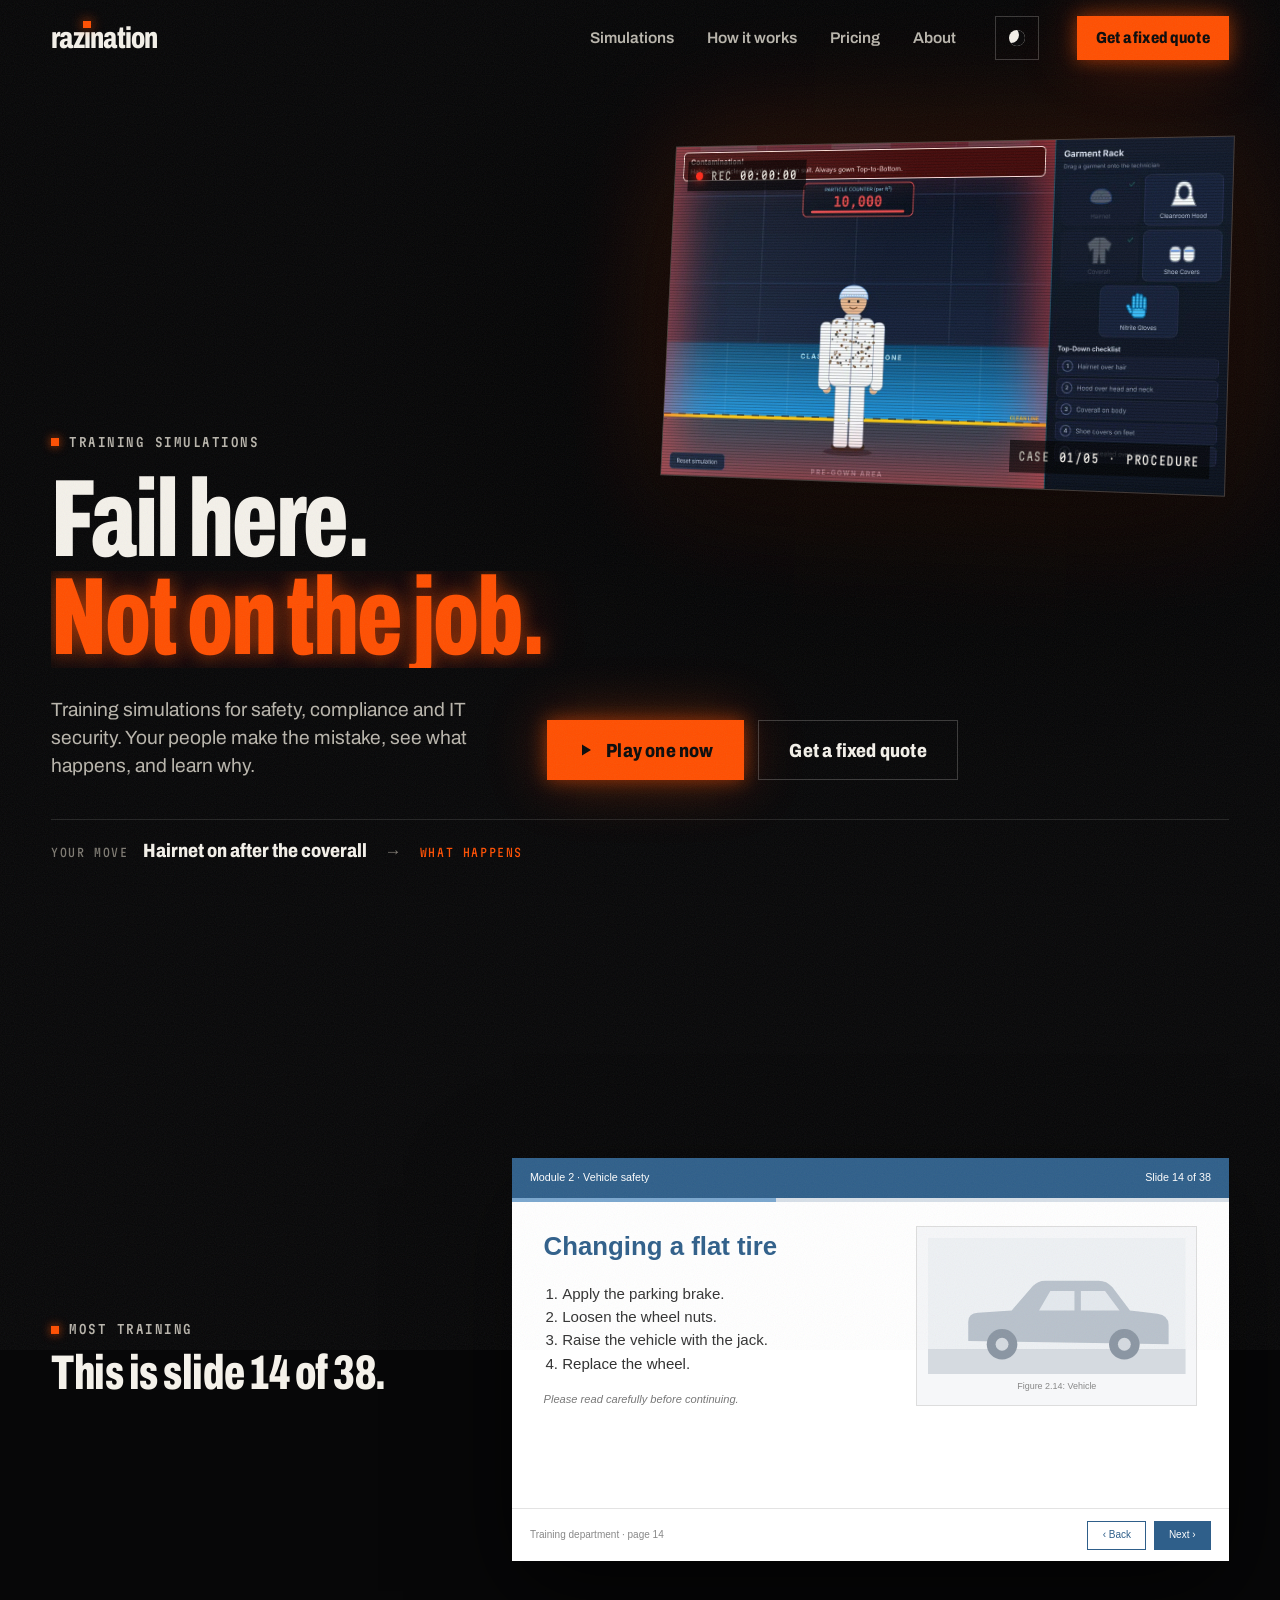
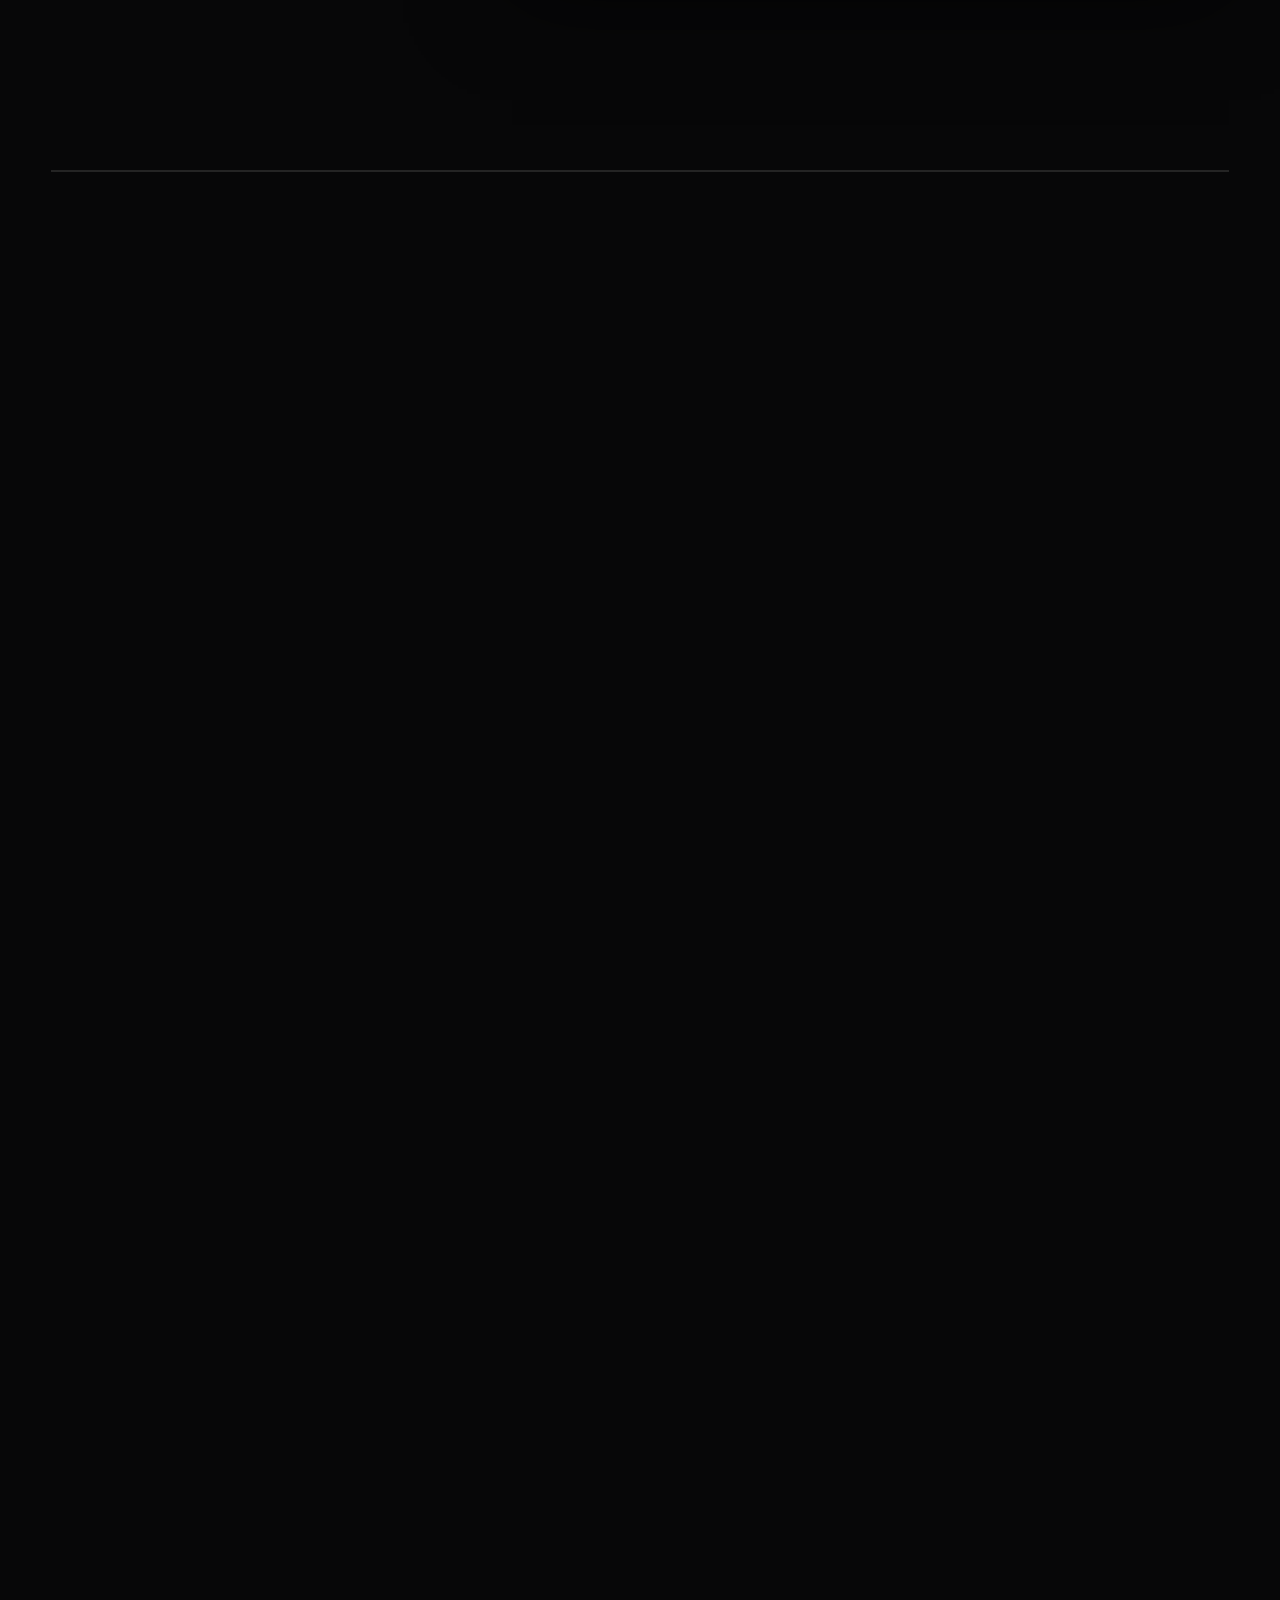
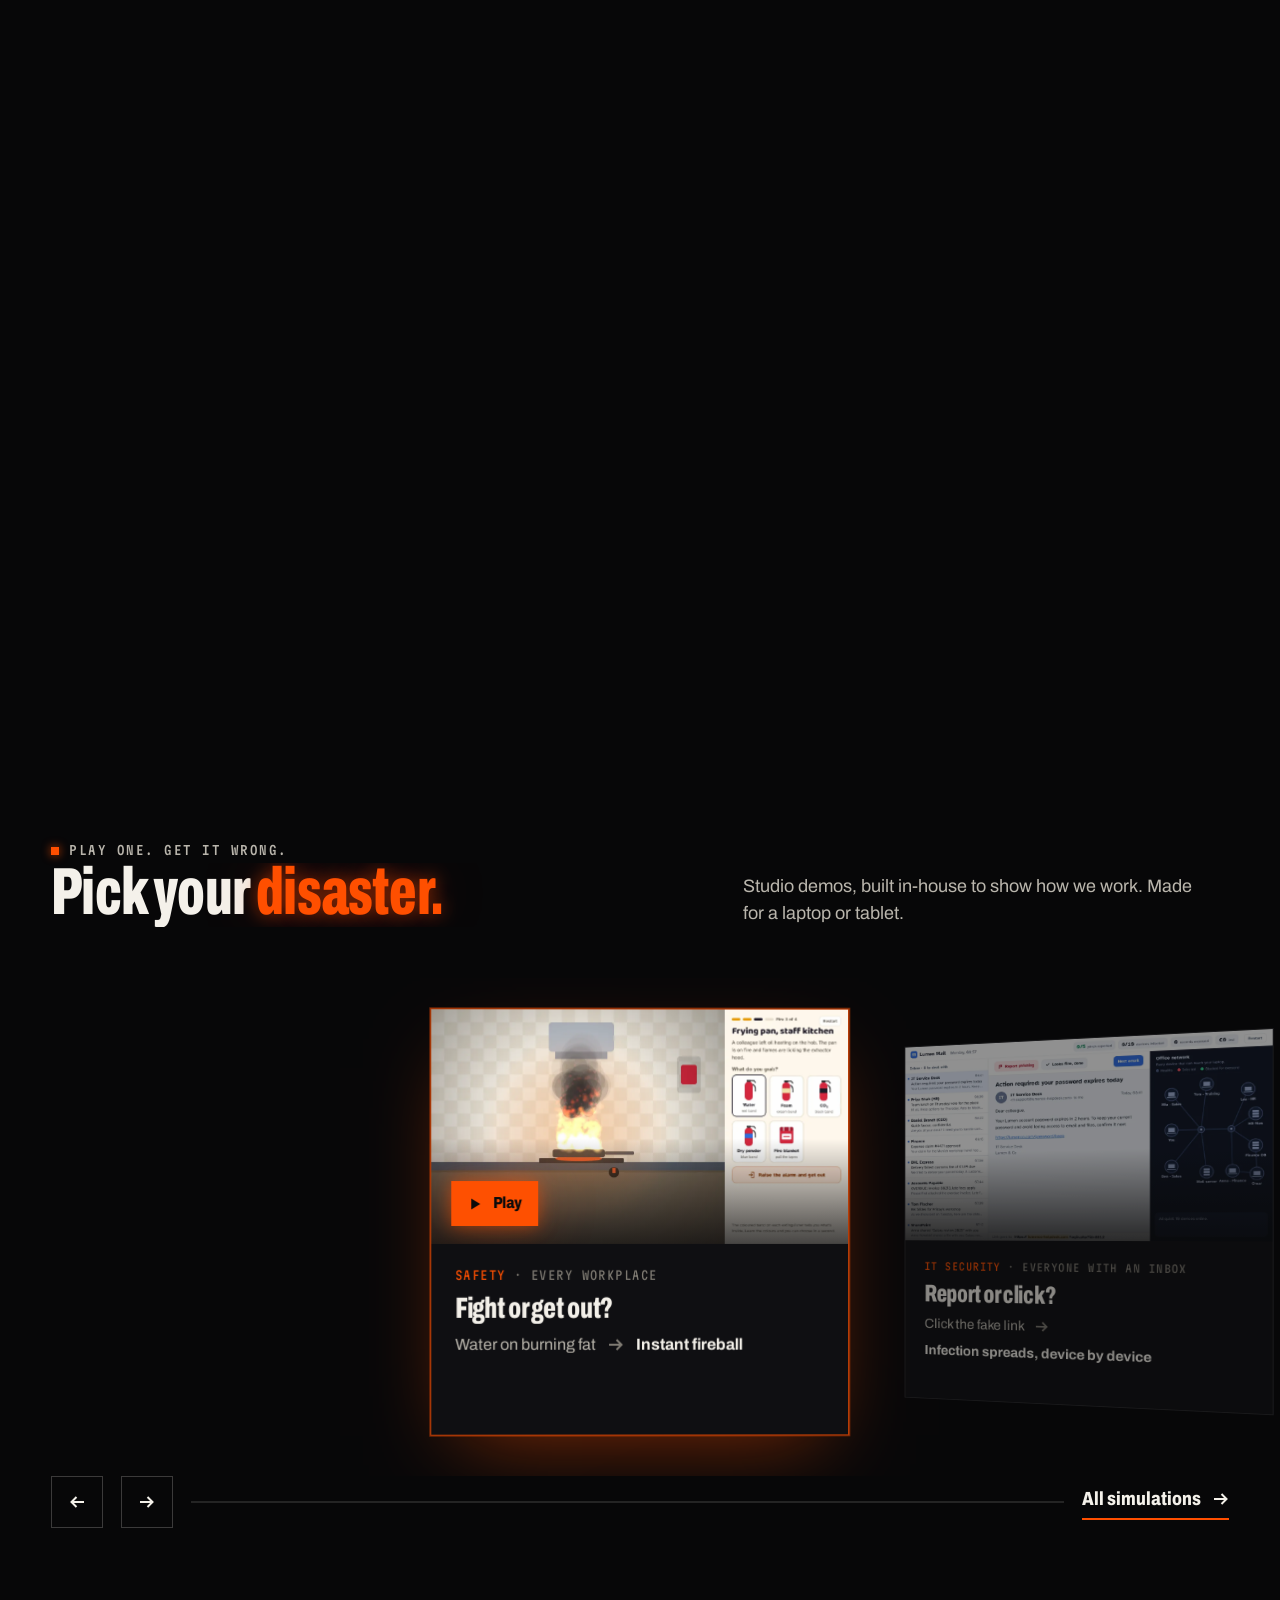
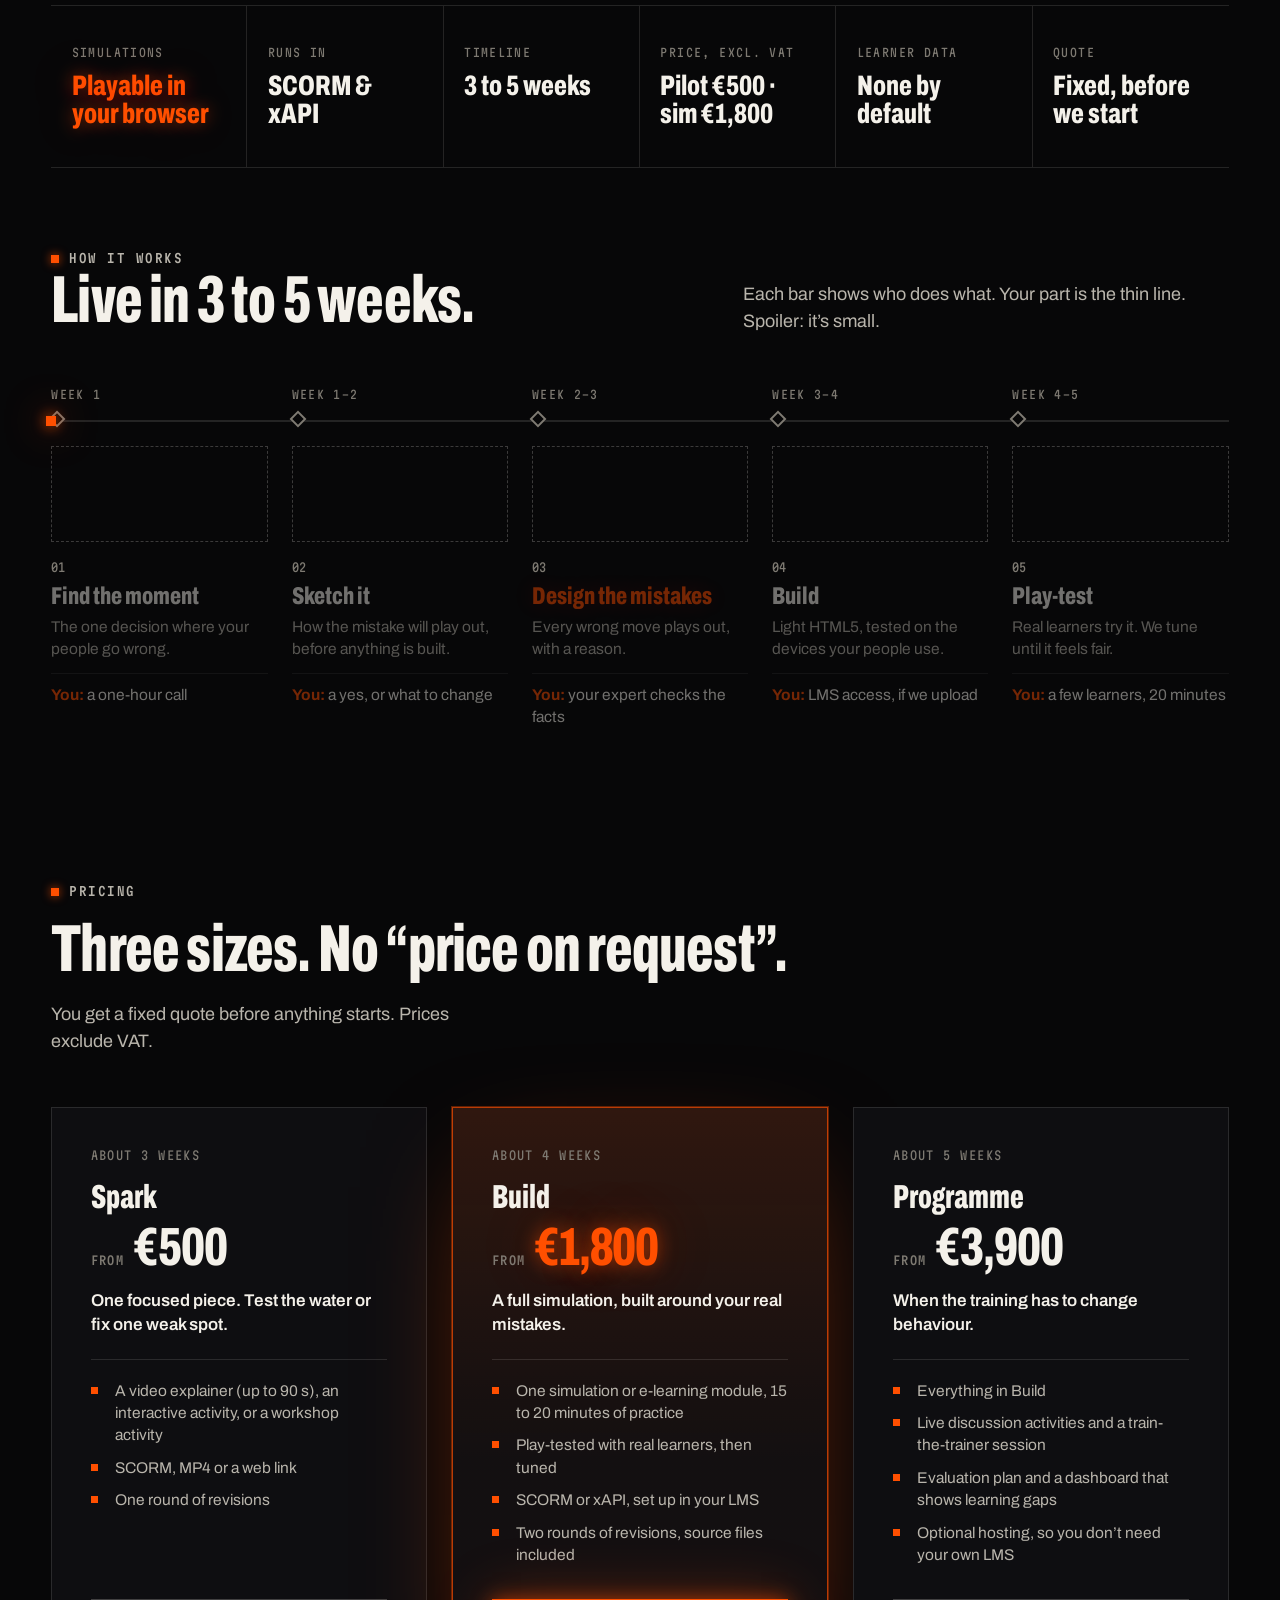
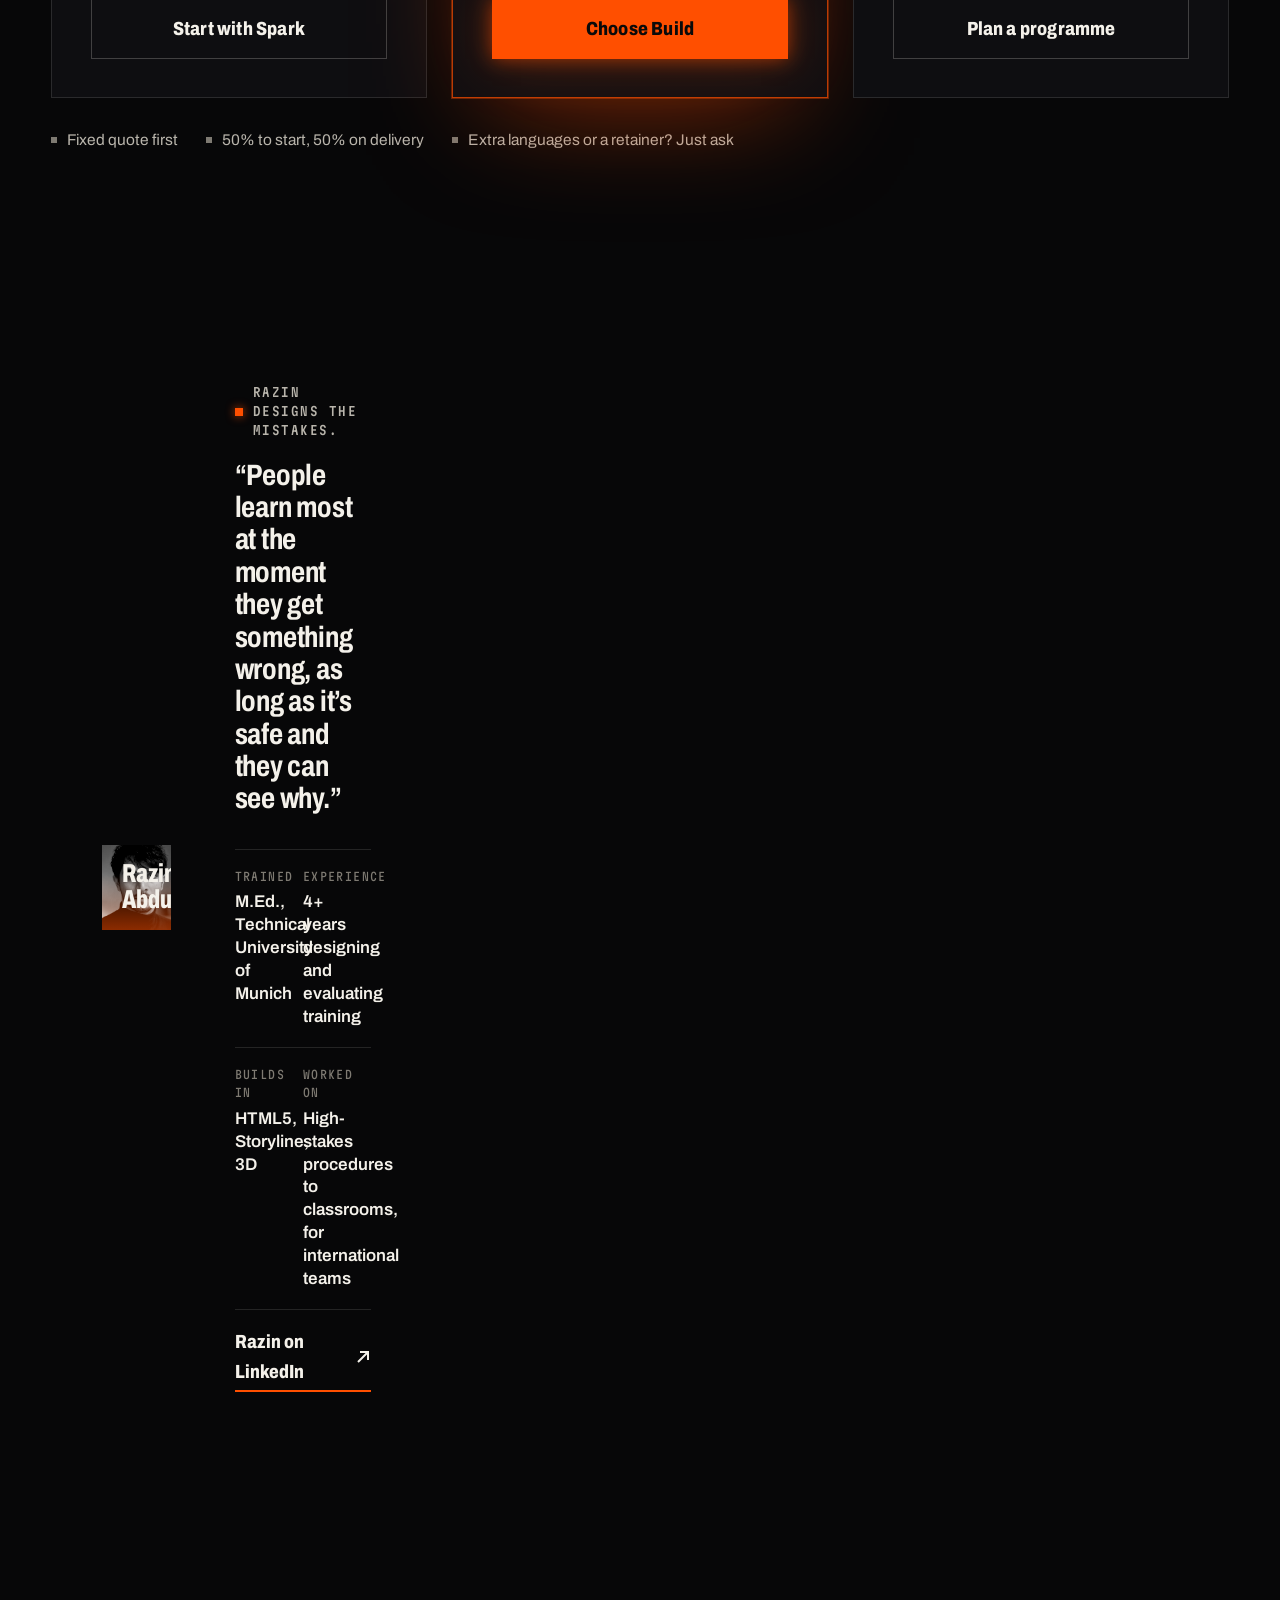
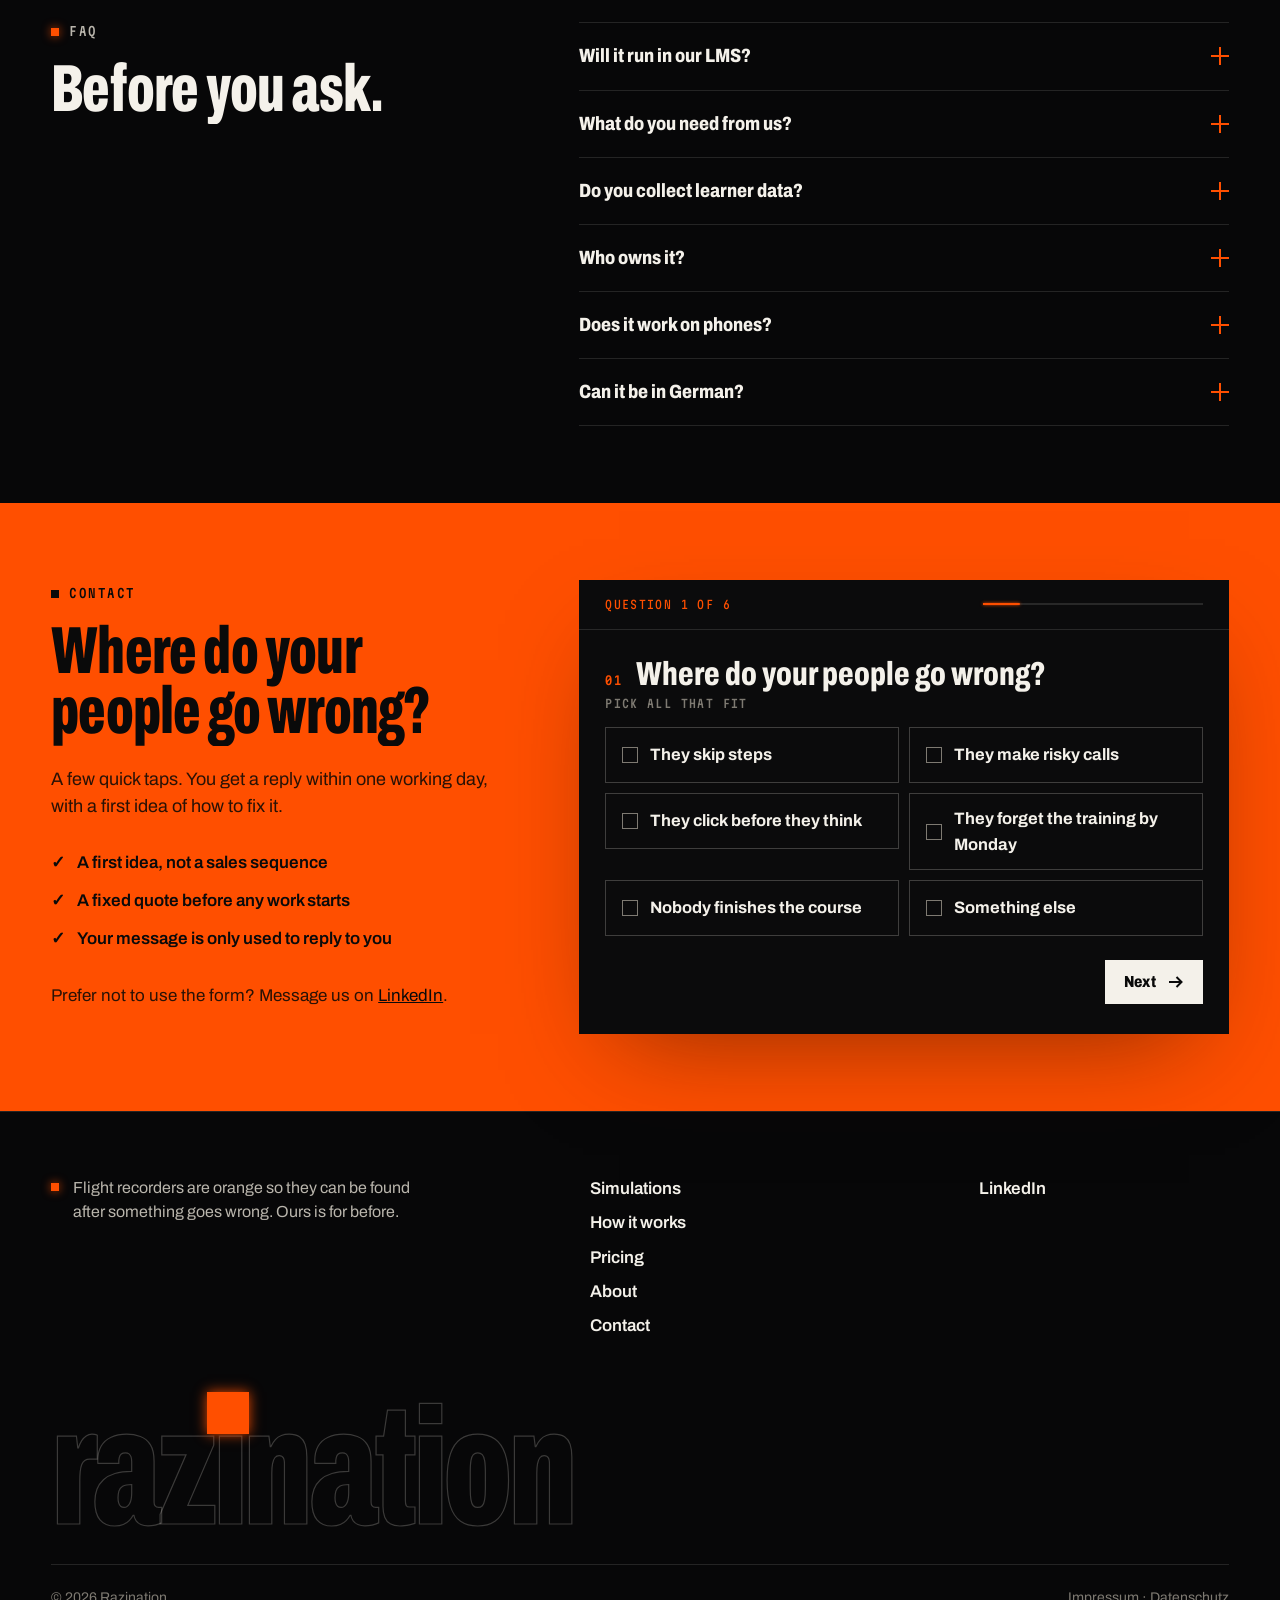
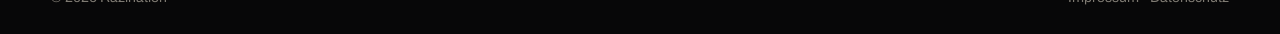
==== commit 89c64046: "Full-screen hero, sequenced process, About switch, orange questionnaire - Remove the moving headline" ====
--- a/index.html
+++ b/index.html
@@ -5,7 +5,7 @@
 <meta name="viewport" content="width=device-width, initial-scale=1">
 <!--@meta-->
 <title>Razination · Fail here. Not on the job.</title>
-<meta name="description" content="Training simulations for safety, compliance and IT security. Your people make the mistake, see what happens, and learn why. Live in 3 to 5 weeks, from €500. Made in Munich.">
+<meta name="description" content="Training simulations for safety, compliance and IT security. Your people make the mistake, see what happens, and learn why. Live in 3 to 5 weeks, from €500.">
 <meta property="og:title" content="Razination · Fail here. Not on the job.">
 <meta property="og:description" content="Training simulations where your people make the mistake safely, see what happens, and learn why. Play one in your browser.">
 <meta property="og:image" content="https://alrazination.github.io/razination/img/og/razination.jpg">
@@ -37,12 +37,12 @@
 
 <header class="top">
   <a class="logo" href="./" aria-label="Razination, home">raz<span class="i">ı</span>nation</a>
-  <nav class="nav" aria-label="Main">
+  <nav class="nav" aria-label="Main"><!--@nav-->
     <a href="simulations.html">Simulations</a>
     <a href="#how">How it works</a>
     <a href="#pricing">Pricing</a>
     <a href="#about">About</a>
-  </nav>
+  <!--/@nav--></nav>
   <button class="theme" type="button" data-theme-toggle aria-label="Switch to light theme"><span class="theme__sun" aria-hidden="true"></span></button>
   <a class="btn btn--sm btn--hot" href="#contact">Get a fixed quote</a>
 </header>
@@ -60,7 +60,7 @@
       <div class="hud hud--tr">Case <span data-case>01</span> · <span data-topic>Safety</span></div>
     </div>
     <div class="hero__inner" id="hero-h"><!--@hero-->
-      <p class="eyebrow reveal"><i class="sq" aria-hidden="true"></i>Training simulations · Munich</p>
+      <p class="eyebrow reveal"><i class="sq" aria-hidden="true"></i>Training simulations</p>
       <h1 class="hero__h"><span class="ln"><span>Fail here.</span></span><span class="ln ln--hot"><span>Not on the job.</span></span></h1>
       <div class="hero__foot">
         <p class="hero__lede reveal">Training simulations for safety, compliance and IT security. Your people make the mistake, see what happens, and learn why.</p>
@@ -78,10 +78,6 @@
     </div>
   </section>
 
-  <div class="marquee" aria-hidden="true"><div class="marquee__track">
-    <span>Fail here</span><span class="o">Not on the job</span><span>Fail here</span><span class="o">Not on the job</span><span>Fail here</span><span class="o">Not on the job</span>
-    <span>Fail here</span><span class="o">Not on the job</span><span>Fail here</span><span class="o">Not on the job</span><span>Fail here</span><span class="o">Not on the job</span>
-  </div></div>
 
   <!-- STORY: slide 14 gets torn away by the real consequence -->
   <section class="story" aria-label="Slide versus simulation">
@@ -126,7 +122,7 @@
         <div class="carousel__track" tabindex="0" aria-label="Simulations, scroll sideways">
         <article class="card" id="sim-fire-extinguisher" data-sim="fire-extinguisher">
           <button class="card__hit" type="button" data-play="fire-extinguisher" aria-label="Play Fight or get out?"></button>
-          <div class="card__media"><img src="img/thumbs/fire-extinguisher-move.webp" alt="Fire 3 of 4: a frying pan on fire in the staff kitchen. The pointer is on the water extinguisher." loading="lazy"><video muted loop playsinline preload="none" poster="img/thumbs/fire-extinguisher-move.webp" data-src="media/fire-extinguisher.mp4"></video><span class="card__play"><svg class="ic" aria-hidden="true"><use href="#i-play"/></svg>Play</span><span class="card__n">01</span></div>
+          <div class="card__media"><img src="img/thumbs/fire-extinguisher-move.webp" alt="Fire 3 of 4: a frying pan on fire in the staff kitchen. The pointer is on the water extinguisher." loading="lazy"><video muted loop playsinline preload="none" poster="img/thumbs/fire-extinguisher-move.webp" data-src="media/fire-extinguisher.mp4"></video><span class="card__play"><svg class="ic" aria-hidden="true"><use href="#i-play"/></svg>Play</span></div>
           <div class="card__body">
             <p class="card__topic">Safety <span>· Every workplace</span></p>
             <h3>Fight or get out?</h3>
@@ -135,7 +131,7 @@
         </article>
         <article class="card" id="sim-phishing-inbox" data-sim="phishing-inbox">
           <button class="card__hit" type="button" data-play="phishing-inbox" aria-label="Play Report or click?"></button>
-          <div class="card__media"><img src="img/thumbs/phishing-inbox-start.webp" alt="An email inbox next to a map of the office network" loading="lazy"><video muted loop playsinline preload="none" poster="img/thumbs/phishing-inbox-start.webp" data-src="media/phishing-inbox.mp4"></video><span class="card__play"><svg class="ic" aria-hidden="true"><use href="#i-play"/></svg>Play</span><span class="card__n">02</span></div>
+          <div class="card__media"><img src="img/thumbs/phishing-inbox-start.webp" alt="An email inbox next to a map of the office network" loading="lazy"><video muted loop playsinline preload="none" poster="img/thumbs/phishing-inbox-start.webp" data-src="media/phishing-inbox.mp4"></video><span class="card__play"><svg class="ic" aria-hidden="true"><use href="#i-play"/></svg>Play</span></div>
           <div class="card__body">
             <p class="card__topic">IT security <span>· Everyone with an inbox</span></p>
             <h3>Report or click?</h3>
@@ -144,7 +140,7 @@
         </article>
         <article class="card" id="sim-gdpr-every-dot" data-sim="gdpr-every-dot">
           <button class="card__hit" type="button" data-play="gdpr-every-dot" aria-label="Play Every dot is a person"></button>
-          <div class="card__media"><img src="img/thumbs/gdpr-every-dot-move.webp" alt="Situation 2 of 6: a customer export of 1,800 records. The pointer is on Email it to my personal Gmail." loading="lazy"><video muted loop playsinline preload="none" poster="img/thumbs/gdpr-every-dot-move.webp" data-src="media/gdpr-every-dot.mp4"></video><span class="card__play"><svg class="ic" aria-hidden="true"><use href="#i-play"/></svg>Play</span><span class="card__n">03</span></div>
+          <div class="card__media"><img src="img/thumbs/gdpr-every-dot-move.webp" alt="Situation 2 of 6: a customer export of 1,800 records. The pointer is on Email it to my personal Gmail." loading="lazy"><video muted loop playsinline preload="none" poster="img/thumbs/gdpr-every-dot-move.webp" data-src="media/gdpr-every-dot.mp4"></video><span class="card__play"><svg class="ic" aria-hidden="true"><use href="#i-play"/></svg>Play</span></div>
           <div class="card__body">
             <p class="card__topic">Data protection <span>· Anyone who handles personal data</span></p>
             <h3>Every dot is a person</h3>
@@ -153,7 +149,7 @@
         </article>
         <article class="card" id="sim-flat-tire" data-sim="flat-tire">
           <button class="card__hit" type="button" data-play="flat-tire" aria-label="Play Changing a flat tire"></button>
-          <div class="card__media"><img src="img/thumbs/flat-tire-start.webp" alt="A red car with a flat rear tire beside a trunk of tools" loading="lazy"><video muted loop playsinline preload="none" poster="img/thumbs/flat-tire-start.webp" data-src="media/flat-tire.mp4"></video><span class="card__play"><svg class="ic" aria-hidden="true"><use href="#i-play"/></svg>Play</span><span class="card__n">04</span></div>
+          <div class="card__media"><img src="img/thumbs/flat-tire-start.webp" alt="A red car with a flat rear tire beside a trunk of tools" loading="lazy"><video muted loop playsinline preload="none" poster="img/thumbs/flat-tire-start.webp" data-src="media/flat-tire.mp4"></video><span class="card__play"><svg class="ic" aria-hidden="true"><use href="#i-play"/></svg>Play</span></div>
           <div class="card__body">
             <p class="card__topic">Procedure <span>· Anyone who drives</span></p>
             <h3>Changing a flat tire</h3>
@@ -162,7 +158,7 @@
         </article>
         <article class="card" id="sim-cleanroom-gowning" data-sim="cleanroom-gowning">
           <button class="card__hit" type="button" data-play="cleanroom-gowning" aria-label="Play Cleanroom gowning"></button>
-          <div class="card__media"><img src="img/thumbs/cleanroom-gowning-start.webp" alt="A technician in street clothes beside a rack of cleanroom garments" loading="lazy"><video muted loop playsinline preload="none" poster="img/thumbs/cleanroom-gowning-start.webp" data-src="media/cleanroom-gowning.mp4"></video><span class="card__play"><svg class="ic" aria-hidden="true"><use href="#i-play"/></svg>Play</span><span class="card__n">05</span></div>
+          <div class="card__media"><img src="img/thumbs/cleanroom-gowning-start.webp" alt="A technician in street clothes beside a rack of cleanroom garments" loading="lazy"><video muted loop playsinline preload="none" poster="img/thumbs/cleanroom-gowning-start.webp" data-src="media/cleanroom-gowning.mp4"></video><span class="card__play"><svg class="ic" aria-hidden="true"><use href="#i-play"/></svg>Play</span></div>
           <div class="card__body">
             <p class="card__topic">Procedure <span>· Semiconductor and pharma staff</span></p>
             <h3>Cleanroom gowning</h3>
@@ -171,7 +167,7 @@
         </article>
         <article class="card" id="sim-close-the-loop" data-sim="close-the-loop">
           <button class="card__hit" type="button" data-play="close-the-loop" aria-label="Play Close the loop"></button>
-          <div class="card__media"><img src="img/thumbs/close-the-loop-start.webp" alt="Waste on a conveyor belt heading for an incinerator" loading="lazy"><img class="card__after" src="img/thumbs/close-the-loop.webp" alt="" loading="lazy"><span class="card__play"><svg class="ic" aria-hidden="true"><use href="#i-play"/></svg>Play</span><span class="card__n">06</span></div>
+          <div class="card__media"><img src="img/thumbs/close-the-loop-start.webp" alt="Waste on a conveyor belt heading for an incinerator" loading="lazy"><img class="card__after" src="img/thumbs/close-the-loop.webp" alt="" loading="lazy"><span class="card__play"><svg class="ic" aria-hidden="true"><use href="#i-play"/></svg>Play</span></div>
           <div class="card__body">
             <p class="card__topic">Sustainability <span>· Schools, ages 10 to 14</span></p>
             <h3>Close the loop</h3>
@@ -180,7 +176,7 @@
         </article>
         <article class="card" id="sim-eco-party" data-sim="eco-party">
           <button class="card__hit" type="button" data-play="eco-party" aria-label="Play Eco-Party Planner"></button>
-          <div class="card__media"><img src="img/thumbs/eco-party-start.webp" alt="An empty school gym ready to be decorated, next to a balance scale" loading="lazy"><img class="card__after" src="img/thumbs/eco-party.webp" alt="" loading="lazy"><span class="card__play"><svg class="ic" aria-hidden="true"><use href="#i-play"/></svg>Play</span><span class="card__n">07</span></div>
+          <div class="card__media"><img src="img/thumbs/eco-party-start.webp" alt="An empty school gym ready to be decorated, next to a balance scale" loading="lazy"><img class="card__after" src="img/thumbs/eco-party.webp" alt="" loading="lazy"><span class="card__play"><svg class="ic" aria-hidden="true"><use href="#i-play"/></svg>Play</span></div>
           <div class="card__body">
             <p class="card__topic">Sustainability <span>· Schools</span></p>
             <h3>Eco-Party Planner</h3>
@@ -189,7 +185,7 @@
         </article>
         <article class="card" id="sim-wo-ist-der-loeffel" data-sim="wo-ist-der-loeffel">
           <button class="card__hit" type="button" data-play="wo-ist-der-loeffel" aria-label="Play Wo ist der Löffel?"></button>
-          <div class="card__media"><img src="img/thumbs/wo-ist-der-loeffel-start.webp" alt="A 3D kitchen with teal cabinets" loading="lazy"><img class="card__after" src="img/thumbs/wo-ist-der-loeffel.webp" alt="" loading="lazy"><span class="card__play"><svg class="ic" aria-hidden="true"><use href="#i-play"/></svg>Play</span><span class="card__n">08</span></div>
+          <div class="card__media"><img src="img/thumbs/wo-ist-der-loeffel-start.webp" alt="A 3D kitchen with teal cabinets" loading="lazy"><img class="card__after" src="img/thumbs/wo-ist-der-loeffel.webp" alt="" loading="lazy"><span class="card__play"><svg class="ic" aria-hidden="true"><use href="#i-play"/></svg>Play</span></div>
           <div class="card__body">
             <p class="card__topic">Language <span>· German A1 learners</span></p>
             <h3 lang="de">Wo ist der Löffel?</h3>
@@ -200,16 +196,15 @@
         <div class="carousel__ui">
           <button class="carousel__btn" type="button" data-dir="-1" aria-label="Previous simulation"><svg class="ic" aria-hidden="true" style="transform:scaleX(-1)"><use href="#i-arrow"/></svg></button>
           <button class="carousel__btn" type="button" data-dir="1" aria-label="Next simulation"><svg class="ic" aria-hidden="true"><use href="#i-arrow"/></svg></button>
-          <span class="carousel__count"><b data-count>01</b> / 08</span>
           <span class="carousel__bar"><i></i></span>
-          <a class="more" href="simulations.html">All 8 simulations<svg class="ic" aria-hidden="true"><use href="#i-arrow"/></svg></a>
+          <a class="more" href="simulations.html">All simulations<svg class="ic" aria-hidden="true"><use href="#i-arrow"/></svg></a>
         </div>
       </div>
     <!--/@play--></div></section>
 
   <section class="sec sec--facts" aria-label="Facts"><div class="wrap"><!--@facts-->
       <ul class="facts">
-        <li><span>Simulations</span><b>8 playable demos</b></li>
+        <li><span>Simulations</span><b>Playable in your browser</b></li>
         <li><span>Runs in</span><b>SCORM &amp; xAPI</b></li>
         <li><span>Timeline</span><b>3 to 5 weeks</b></li>
         <li><span>Price, excl. VAT</span><b>Pilot €500 · sim €1,800</b></li>
@@ -272,9 +267,10 @@
     <!--/@pricing--></div></section>
 
   <section class="sec sec--about" id="about" aria-label="About"><div class="wrap who"><!--@about-->
+  <section class="sec sec--about" id="about" aria-label="About"><div class="wrap who">
       <figure class="who__pic reveal">
         <img src="img/razin-portrait.webp" alt="Razin Abdullah" width="480" height="480" loading="lazy">
-        <figcaption>Razin Abdullah<span>Munich</span></figcaption>
+        <figcaption>Razin Abdullah</figcaption>
       </figure>
       <div class="who__text">
         <p class="eyebrow"><i class="sq" aria-hidden="true"></i>Razin designs the mistakes.</p>
@@ -282,7 +278,8 @@
         <dl class="who__facts"><div><dt>Trained</dt><dd>M.Ed., Technical University of Munich</dd></div><div><dt>Experience</dt><dd>4+ years designing and evaluating training</dd></div><div><dt>Builds in</dt><dd>HTML5, Storyline, 3D</dd></div><div><dt>Worked on</dt><dd>High-stakes procedures to classrooms, for international teams</dd></div></dl>
         <a class="more" href="https://www.linkedin.com/in/razin-abdullah/" target="_blank" rel="noopener">Razin on LinkedIn<svg class="ic" aria-hidden="true"><use href="#i-out"/></svg></a>
       </div>
-    <!--/@about--></div></section>
+  </div></section>
+  <!--/@about--></div></section>
 
   <section class="sec" id="faq" aria-label="Questions"><div class="wrap faq"><!--@faq-->
       <div class="sec__head sec__head--side">
@@ -304,34 +301,35 @@
         <div class="contact__side">
           <p class="eyebrow"><i class="sq" aria-hidden="true"></i>Contact</p>
           <h2 class="big reveal-up"><span>Where do your people go wrong?</span></h2>
-          <p class="sec__lede">Tell us the mistake. You get a reply within one working day, with a first idea of how to fix it.</p>
+          <p class="sec__lede">A few quick taps. You get a reply within one working day, with a first idea of how to fix it.</p>
           <ul class="promise"><li>A first idea, not a sales sequence</li><li>A fixed quote before any work starts</li><li>Your message is only used to reply to you</li></ul>
-          <p class="contact__alt">Prefer not to use the form? Message Razin on <a href="https://www.linkedin.com/in/razin-abdullah/" target="_blank" rel="noopener">LinkedIn</a>.</p>
-        </div>
-        <div class="report">
-          <p class="report__head"><span>Tell us the mistake</span><span>Reply within 1 working day</span></p>
+          <p class="contact__alt">Prefer not to use the form? Message us on <a href="https://www.linkedin.com/in/razin-abdullah/" target="_blank" rel="noopener">LinkedIn</a>.</p>
+        </div>
+        <div class="report" data-wizard>
+          <div class="report__head"><span data-step-label>Question 1 of 6</span><span class="report__prog"><i></i></span></div>
           <form id="report" action="https://api.web3forms.com/submit" method="POST">
             <input type="hidden" name="access_key" value="d9b61fef-000e-4c53-9433-96181e14181c">
             <input type="hidden" name="subject" value="New enquiry from razination">
             <input type="hidden" name="from_name" value="Razination website">
             <input type="checkbox" name="botcheck" class="hp" tabindex="-1" autocomplete="off" aria-hidden="true">
-            <div class="f2">
-              <label class="fld"><span>Your name</span><input name="name" autocomplete="name" required></label>
-              <label class="fld"><span>Work email</span><input name="email" type="email" autocomplete="email" required></label>
-            </div>
-            <label class="fld"><span>Where do people go wrong?</span><textarea name="message" rows="4" required placeholder="e.g. New warehouse staff skip the forklift pre-check. We’ve had two near misses this year."></textarea></label>
-            <fieldset class="chips"><legend>Topic <em>optional</em></legend><label><input type="checkbox" name="topic" value="Safety"><span>Safety</span></label><label><input type="checkbox" name="topic" value="IT security"><span>IT security</span></label><label><input type="checkbox" name="topic" value="Data protection"><span>Data protection</span></label><label><input type="checkbox" name="topic" value="Procedures"><span>Procedures</span></label><label><input type="checkbox" name="topic" value="Onboarding"><span>Onboarding</span></label><label><input type="checkbox" name="topic" value="School"><span>School</span></label></fieldset>
-            <div class="f2">
+            <fieldset class="qs" data-q="0" data-multi><legend><span class="qs__n">01</span>Where do your people go wrong?<em>Pick all that fit</em></legend><div class="qs__opts"><label><input type="checkbox" name="problem" value="They skip steps"><span>They skip steps</span></label><label><input type="checkbox" name="problem" value="They make risky calls"><span>They make risky calls</span></label><label><input type="checkbox" name="problem" value="They click before they think"><span>They click before they think</span></label><label><input type="checkbox" name="problem" value="They forget the training by Monday"><span>They forget the training by Monday</span></label><label><input type="checkbox" name="problem" value="Nobody finishes the course"><span>Nobody finishes the course</span></label><label><input type="checkbox" name="problem" value="Something else"><span>Something else</span></label></div><div class="qs__nav"><span></span><button type="button" class="btn btn--sm btn--ink" data-next>Next<svg class="ic" aria-hidden="true"><use href="#i-arrow"/></svg></button></div></fieldset>
+            <fieldset class="qs" data-q="1" data-multi><legend><span class="qs__n">02</span>Who needs to get it right?<em>Pick all that fit</em></legend><div class="qs__opts"><label><input type="checkbox" name="audience" value="New starters"><span>New starters</span></label><label><input type="checkbox" name="audience" value="Every employee"><span>Every employee</span></label><label><input type="checkbox" name="audience" value="Technicians and operators"><span>Technicians and operators</span></label><label><input type="checkbox" name="audience" value="Managers"><span>Managers</span></label><label><input type="checkbox" name="audience" value="Students"><span>Students</span></label></div><div class="qs__nav"><button type="button" class="qs__back" data-back>Back</button><button type="button" class="btn btn--sm btn--ink" data-next>Next<svg class="ic" aria-hidden="true"><use href="#i-arrow"/></svg></button></div></fieldset>
+            <fieldset class="qs" data-q="2" data-multi><legend><span class="qs__n">03</span>What is it about?<em>Pick all that fit</em></legend><div class="qs__opts"><label><input type="checkbox" name="topic" value="Safety"><span>Safety</span></label><label><input type="checkbox" name="topic" value="IT security"><span>IT security</span></label><label><input type="checkbox" name="topic" value="Data protection"><span>Data protection</span></label><label><input type="checkbox" name="topic" value="Procedures"><span>Procedures</span></label><label><input type="checkbox" name="topic" value="Sustainability"><span>Sustainability</span></label><label><input type="checkbox" name="topic" value="Something else"><span>Something else</span></label></div><div class="qs__nav"><button type="button" class="qs__back" data-back>Back</button><button type="button" class="btn btn--sm btn--ink" data-next>Next<svg class="ic" aria-hidden="true"><use href="#i-arrow"/></svg></button></div></fieldset>
+            <fieldset class="qs" data-q="3"><legend><span class="qs__n">04</span>What sounds most useful?</legend><div class="qs__opts"><label><input type="radio" name="format" value="A simulation"><span>A simulation</span></label><label><input type="radio" name="format" value="An e-learning module"><span>An e-learning module</span></label><label><input type="radio" name="format" value="A workshop activity"><span>A workshop activity</span></label><label><input type="radio" name="format" value="Not sure yet"><span>Not sure yet</span></label></div><div class="qs__nav"><button type="button" class="qs__back" data-back>Back</button><button type="button" class="btn btn--sm btn--ink" data-next>Skip<svg class="ic" aria-hidden="true"><use href="#i-arrow"/></svg></button></div></fieldset>
+            <fieldset class="qs" data-q="4"><legend><span class="qs__n">05</span>When do you need it?</legend><div class="qs__opts"><label><input type="radio" name="timing" value="This month"><span>This month</span></label><label><input type="radio" name="timing" value="In 1 to 3 months"><span>In 1 to 3 months</span></label><label><input type="radio" name="timing" value="Later this year"><span>Later this year</span></label><label><input type="radio" name="timing" value="Just exploring"><span>Just exploring</span></label></div><div class="qs__nav"><button type="button" class="qs__back" data-back>Back</button><button type="button" class="btn btn--sm btn--ink" data-next>Skip<svg class="ic" aria-hidden="true"><use href="#i-arrow"/></svg></button></div></fieldset>
+            <fieldset class="qs qs--last" data-q="5"><legend><span class="qs__n">06</span>Where can we reach you?</legend>
+              <div class="f2">
+                <label class="fld"><span>Your name</span><input name="name" autocomplete="name" required></label>
+                <label class="fld"><span>Work email</span><input name="email" type="email" autocomplete="email" required></label>
+              </div>
               <label class="fld"><span>Organisation <em>optional</em></span><input name="organisation" autocomplete="organization"></label>
-              <label class="fld"><span>When do you need it? <em>optional</em></span><input name="deadline"></label>
-            </div>
-            <p class="report__err" aria-live="assertive"></p>
-            <div class="report__foot">
-              <p>We use your details only to reply. More in the <a href="datenschutz.html">Datenschutz</a>.</p>
-              <button class="btn btn--hot" type="submit"><span class="lab">Send it over</span><svg class="ic" aria-hidden="true"><use href="#i-arrow"/></svg></button>
-            </div>
+              <label class="fld"><span>Anything else? <em>optional</em></span><textarea name="message" rows="3" placeholder="e.g. New warehouse staff skip the forklift pre-check. We’ve had two near misses this year."></textarea></label>
+              <p class="report__err" aria-live="assertive"></p>
+              <div class="qs__nav"><button type="button" class="qs__back" data-back>Back</button><button class="btn btn--ink" type="submit"><span class="lab">Send it over</span><svg class="ic" aria-hidden="true"><use href="#i-arrow"/></svg></button></div>
+              <p class="report__note">We use your details only to reply. More in the <a href="datenschutz.html">Datenschutz</a>.</p>
+            </fieldset>
           </form>
-          <div class="report__done" tabindex="-1"><p class="eyebrow"><i class="sq" aria-hidden="true"></i>Received</p><h3>Thanks. Razin replies within one working day.</h3></div>
+          <div class="report__done" tabindex="-1"><p class="eyebrow"><i class="sq" aria-hidden="true"></i>Received</p><h3>Thanks. We reply within one working day.</h3></div>
         </div>
       </div>
     <!--/@contact--></div></section>
@@ -344,7 +342,7 @@
       <ul class="foot__contact"><li><a href="https://www.linkedin.com/in/razin-abdullah/" target="_blank" rel="noopener">LinkedIn</a></li></ul>
     </div>
     <p class="foot__mark" aria-hidden="true">raz<span class="i">ı</span>nation</p>
-    <div class="foot__base"><span>© 2026 Razination · Munich</span><span><a href="impressum.html">Impressum</a> · <a href="datenschutz.html">Datenschutz</a></span></div>
+    <div class="foot__base"><span>© 2026 Razination</span><span><a href="impressum.html">Impressum</a> · <a href="datenschutz.html">Datenschutz</a></span></div>
   <!--/@footer--></div></footer>
 
 <dialog class="player" aria-label="Simulation player">
--- a/css/site.css
+++ b/css/site.css
@@ -97,7 +97,7 @@
 /* =====================================================================
    HERO: full-screen footage of real mistakes
    ===================================================================== */
-.hero{position:relative;min-height:min(100svh,940px);display:flex;flex-direction:column;justify-content:flex-end;padding:120px var(--gut) 120px;overflow:hidden;isolation:isolate}
+.hero{position:relative;min-height:100svh;display:flex;flex-direction:column;justify-content:flex-end;padding:120px var(--gut) 120px;overflow:hidden;isolation:isolate}
 .hero__media{position:absolute;inset:0;z-index:-2;background:#000;overflow:hidden}
 .hero__amb{position:absolute;inset:-10%;width:120%;height:120%;filter:blur(60px) saturate(1.8);opacity:.85;transform:scale(1.1)}
 .hero__shade{position:absolute;inset:0;background:radial-gradient(ellipse 70% 80% at 75% 40%,rgba(var(--shade),.1),rgba(var(--shade),.86) 70%),linear-gradient(0deg,var(--bg),rgba(var(--shade),0) 40%)}
@@ -142,12 +142,6 @@
 .hero--page{min-height:auto;padding-top:150px;padding-bottom:30px}
 .hero__h--page{font-size:clamp(52px,7.6vw,132px)}
 
-/* marquee */
-.marquee{overflow:hidden;border-block:1px solid var(--rule);padding:14px 0;background:var(--bg)}
-.marquee__track{display:flex;width:max-content;animation:marq 38s linear infinite}
-.marquee span{font-weight:800;font-stretch:62%;font-size:clamp(32px,3.8vw,60px);line-height:1;text-transform:uppercase;padding:0 .35em;color:transparent;-webkit-text-stroke:1.2px var(--rule-2);white-space:nowrap}
-.marquee span.o{color:var(--hot);-webkit-text-stroke:0;text-shadow:var(--hot-glow)}
-@keyframes marq{to{transform:translateX(-50%)}}
 
 /* =====================================================================
    STORY: pinned scroll scene
@@ -254,17 +248,23 @@
 @media(max-width:600px){.facts{grid-template-columns:1fr 1fr}.facts li{border-bottom:1px solid var(--rule)}.facts li:nth-child(even){border-right:0}.facts li:nth-child(3){border-right:1px solid var(--rule)}}
 
 /* process: a drawing per stage and a signal travelling along the weeks */
-.flow{position:relative;--cyc:12s}
+.flow{position:relative}
 .flow__line{position:absolute;left:0;right:0;top:34px;height:2px;background:var(--rule)}
-.flow__run{position:absolute;top:-4px;left:0;width:10px;height:10px;margin-left:-5px;background:var(--hot);box-shadow:0 0 14px var(--hot),0 0 40px var(--hot);animation:run var(--cyc) linear infinite}
-.flow__run::before{content:"";position:absolute;right:5px;top:4px;width:120px;height:2px;background:linear-gradient(90deg,rgba(255,79,0,0),var(--hot))}
-@keyframes run{from{left:0}to{left:100%}}
+.flow__line::after{content:"";position:absolute;left:0;top:0;height:100%;width:var(--fx,0px);background:linear-gradient(90deg,var(--hot-2),var(--hot));box-shadow:0 0 10px var(--hot);transition:width .9s var(--ease)}
+.flow__run{position:absolute;z-index:2;top:-4px;left:var(--fx,0px);width:10px;height:10px;margin-left:-5px;background:var(--hot);box-shadow:0 0 14px var(--hot),0 0 40px var(--hot);transition:left .9s var(--ease),top .9s var(--ease)}
+.flow.is-reset .flow__line::after,.flow.is-reset .flow__run{transition:none}
 .steps{position:relative;display:grid;grid-template-columns:repeat(5,minmax(0,1fr));gap:24px;padding-top:56px}
 .step{position:relative;display:grid;gap:8px;align-content:start}
 .step__wk{position:absolute;top:-56px;font-family:var(--mono);font-stretch:75%;font-size:11.5px;letter-spacing:.12em;text-transform:uppercase;color:var(--fg-3)}
-.step__dot{position:absolute;top:-29px;width:12px;height:12px;background:var(--bg);border:2px solid var(--fg-3);transform:rotate(45deg);animation:lit var(--cyc) linear infinite;animation-delay:calc(var(--i) * var(--cyc) / 5 - .2s)}
-@keyframes lit{0%,18%{background:var(--hot);border-color:var(--hot);box-shadow:0 0 16px var(--hot)}22%,100%{background:var(--bg);border-color:var(--fg-3);box-shadow:none}}
-.step__art{height:96px;margin:4px 0 8px;padding:6px 0;border:1px solid var(--rule);background:var(--bg-2);display:grid;place-items:center}
+.step__dot{position:absolute;top:-29px;width:12px;height:12px;background:var(--bg);border:2px solid var(--fg-3);transform:rotate(45deg);transition:background .3s,border-color .3s,box-shadow .3s}
+.step.is-on .step__dot{background:var(--hot);border-color:var(--hot);box-shadow:0 0 16px var(--hot)}
+.step__art{position:relative;height:96px;margin:4px 0 8px;padding:6px 0;border:1px dashed var(--rule-2);background:transparent;display:grid;place-items:center;transition:border-color .4s,background .4s}
+.step__art svg{opacity:0;transform:translateY(10px) scale(.9);transition:opacity .5s var(--ease),transform .6s var(--ease)}
+.step.is-on .step__art{border-style:solid;border-color:var(--rule);background:var(--bg-2)}
+.step.is-on .step__art svg{opacity:1;transform:none}
+.step:not(.is-on) .art *{animation-play-state:paused}
+.step h3,.step p{transition:opacity .5s}
+.flow.is-js .step:not(.is-on) h3,.flow.is-js .step:not(.is-on) p{opacity:.45}
 .step__art svg{width:100%;height:100%;max-width:180px}
 .step__n{font-family:var(--mono);font-stretch:75%;font-size:12px;color:var(--fg-3)}
 .step h3{font-stretch:70%;font-size:clamp(24px,1.9vw,32px);line-height:.95}
@@ -272,9 +272,7 @@
 .step p{color:var(--fg-2);font-size:15.5px;line-height:1.45}
 .step__you{margin-top:4px;padding-top:10px;border-top:1px solid var(--rule);color:var(--fg)!important}
 .step__you b{color:var(--hot);font-weight:700}
-.flow:not(.is-live) .flow__run,.flow:not(.is-live) .step__dot,.flow:not(.is-live) .art *{animation-play-state:paused}
-@media(max-width:980px){.flow__line{left:5px;right:auto;top:0;bottom:0;width:2px;height:auto}.flow__run{animation-name:run-y}.flow__run::before{display:none}
-  @keyframes run-y{from{top:0}to{top:100%}}
+@media(max-width:980px){.flow__line{left:5px;right:auto;top:0;bottom:0;width:2px;height:auto}.flow__line::after{width:100%;height:var(--fy,0px)}.flow__run{left:6px;top:var(--fy,0px)}
   .steps{grid-template-columns:1fr;gap:40px;padding:0 0 0 40px}.step__wk{position:static}.step__dot{top:4px;left:-40px}.step__art{max-width:320px}}
 /* the drawings */
 .art{fill:none;stroke-linecap:round;stroke-linejoin:round}
@@ -359,7 +357,10 @@
 @media(max-width:900px){.faq{grid-template-columns:1fr}.sec__head--side{position:static}}
 
 /* contact */
-.sec--contact{background:radial-gradient(ellipse 70% 60% at 75% 100%,rgba(255,79,0,.14),rgba(255,79,0,0) 70%),var(--bg);border-top:1px solid var(--rule)}
+.sec--contact{background:var(--hot);color:#0A0A0A;border-top:0;--fg:#0A0A0A;--fg-2:#2A1205;--fg-3:#4A2410;--rule:rgba(10,10,10,.16);--rule-2:rgba(10,10,10,.3)}
+.sec--contact .eyebrow{color:#0A0A0A}.sec--contact .sq{background:#0A0A0A;box-shadow:none}
+.sec--contact .contact__alt a{color:#0A0A0A}
+.sec--contact .promise li::before{color:#0A0A0A}
 .contact__grid{display:grid;grid-template-columns:minmax(0,5fr) minmax(0,7fr);gap:clamp(32px,5vw,80px);align-items:start}
 .contact__side .big{margin:16px 0 20px}
 .promise{display:grid;gap:12px;margin-top:30px}
@@ -367,10 +368,41 @@
 .promise li::before{content:"✓";color:var(--hot);font-weight:800}
 .contact__alt{margin-top:30px;color:var(--fg-2)}
 .contact__alt a{color:var(--fg)}
-.report{background:var(--bg-2);border:1px solid var(--rule-2);box-shadow:0 30px 90px -40px var(--card-shadow)}
-.report__head{display:flex;justify-content:space-between;gap:12px;padding:14px 26px;border-bottom:1px solid var(--rule);font-family:var(--mono);font-stretch:75%;font-size:11.5px;letter-spacing:.12em;text-transform:uppercase;color:var(--fg-3)}
-.report__head span:first-child{color:var(--hot)}
-.report form{display:grid;gap:18px;padding:26px}
+.report{background:#0B0B0C;color:#F4F1EA;border:0;box-shadow:0 40px 100px -40px rgba(60,20,0,.6);--fg:#F4F1EA;--fg-2:#B9B5AC;--fg-3:#7E7A72;--rule:rgba(244,241,234,.12);--rule-2:rgba(244,241,234,.22);--bg:#0B0B0C}
+.report__prog{flex:1;max-width:220px;height:2px;margin-left:auto;background:var(--rule);align-self:center}
+.report__prog i{display:block;height:100%;background:var(--hot);box-shadow:0 0 8px var(--hot);transform-origin:left;transform:scaleX(var(--wp,0));transition:transform .5s var(--ease)}
+.qs{margin:0;padding:0;border:0;display:grid;gap:18px}
+.qs legend{display:flex;flex-wrap:wrap;align-items:baseline;gap:6px 14px;padding:0;margin-bottom:18px;font-weight:800;font-stretch:72%;font-size:clamp(28px,2.6vw,42px);line-height:1}
+.qs__n{font-family:var(--mono);font-stretch:75%;font-weight:500;font-size:12px;letter-spacing:.12em;color:var(--hot)}
+.qs legend em{flex-basis:100%;font-style:normal;font-family:var(--mono);font-stretch:75%;font-weight:500;font-size:11.5px;letter-spacing:.12em;text-transform:uppercase;color:var(--fg-3)}
+.qs__opts{display:grid;grid-template-columns:repeat(2,minmax(0,1fr));gap:10px}
+.qs__opts label{position:relative}
+.qs__opts input{position:absolute;opacity:0;width:1px;height:1px}
+.qs__opts span{display:flex;align-items:center;gap:12px;min-height:56px;padding:12px 16px;border:1px solid var(--rule-2);font-weight:700;font-size:16.5px;cursor:pointer;transition:border-color .2s,background .2s,color .2s}
+.qs__opts span::before{content:"";flex:none;width:14px;height:14px;border:1.5px solid var(--fg-3);transition:all .2s}
+.qs[data-multi] .qs__opts span::before{border-radius:0}
+.qs:not([data-multi]) .qs__opts span::before{border-radius:50%}
+.qs__opts span:hover{border-color:var(--fg)}
+.qs__opts input:checked+span{border-color:var(--hot);background:rgba(255,79,0,.14)}
+.qs__opts input:checked+span::before{background:var(--hot);border-color:var(--hot);box-shadow:0 0 10px var(--hot)}
+.qs__opts input:focus-visible+span{outline:2px solid var(--hot);outline-offset:2px}
+.qs__nav{display:flex;justify-content:space-between;align-items:center;gap:16px;margin-top:6px}
+.qs__back{background:none;border:0;color:var(--fg-2);font-weight:700;cursor:pointer;text-decoration:underline;text-underline-offset:4px;padding:8px 0}
+.qs__back:hover{color:var(--fg)}
+.report__note{font-size:13.5px;color:var(--fg-3)}
+.report__note a{color:var(--fg-2)}
+.report.is-wizard .qs{display:none}
+.report.is-wizard .qs.is-on{display:grid;animation:qin .45s var(--ease)}
+@keyframes qin{from{opacity:0;transform:translateX(24px)}to{opacity:1;transform:none}}
+.report:not(.is-wizard) .qs+.qs{margin-top:34px;padding-top:28px;border-top:1px solid var(--rule)}
+.report:not(.is-wizard) [data-next],.report:not(.is-wizard) [data-back]{display:none}
+.btn--ink{background:#F4F1EA;border-color:#F4F1EA;color:#0A0A0A}
+.btn--ink::before{background:var(--hot)}
+.btn--ink:hover{color:#0A0A0A;border-color:var(--hot)}
+@media(max-width:600px){.qs__opts{grid-template-columns:1fr}}
+.report__head{display:flex;gap:18px;align-items:center;padding:16px 26px;border-bottom:1px solid var(--rule);font-family:var(--mono);font-stretch:75%;font-size:11.5px;letter-spacing:.12em;text-transform:uppercase;color:var(--fg-3)}
+.report__head [data-step-label]{color:var(--hot)}
+.report form{display:grid;gap:18px;padding:28px 26px 30px}
 .f2{display:grid;grid-template-columns:1fr 1fr;gap:18px}
 .fld{display:grid;gap:8px}
 .fld span,.chips legend{font-family:var(--mono);font-stretch:75%;font-size:11.5px;letter-spacing:.12em;text-transform:uppercase;color:var(--fg-2)}
@@ -397,7 +429,7 @@
 .report.is-sent .report__done{display:block}
 .hp{display:none}
 @media(max-width:900px){.contact__grid,.f2{grid-template-columns:1fr}}
-@media(max-width:600px){.report__head span:last-child{display:none}.report form{padding:20px}}
+@media(max-width:600px){.report form{padding:22px 18px}}
 .closer__row{display:flex;flex-wrap:wrap;justify-content:space-between;align-items:flex-end;gap:24px}
 
 /* groups on the simulations page */
@@ -473,4 +505,5 @@
 html[data-theme=light] .theme__sun{background:var(--hot);box-shadow:0 0 0 3px rgba(255,79,0,.2),0 0 12px rgba(255,79,0,.6)}
 html[data-theme=light] .top.is-scrolled{background:rgba(243,240,233,.8)}
 html[data-theme=light] .player{background:#0B0B0C;color:#F4F1EA;--fg:#F4F1EA;--fg-2:#B9B5AC;--rule:rgba(244,241,234,.12);--rule-2:rgba(244,241,234,.22)}
+html[data-theme=light] .sec--contact{--fg:#0A0A0A}
 html[data-theme=light] .card__media::after{background:linear-gradient(0deg,rgba(0,0,0,.45),rgba(0,0,0,0) 45%)}
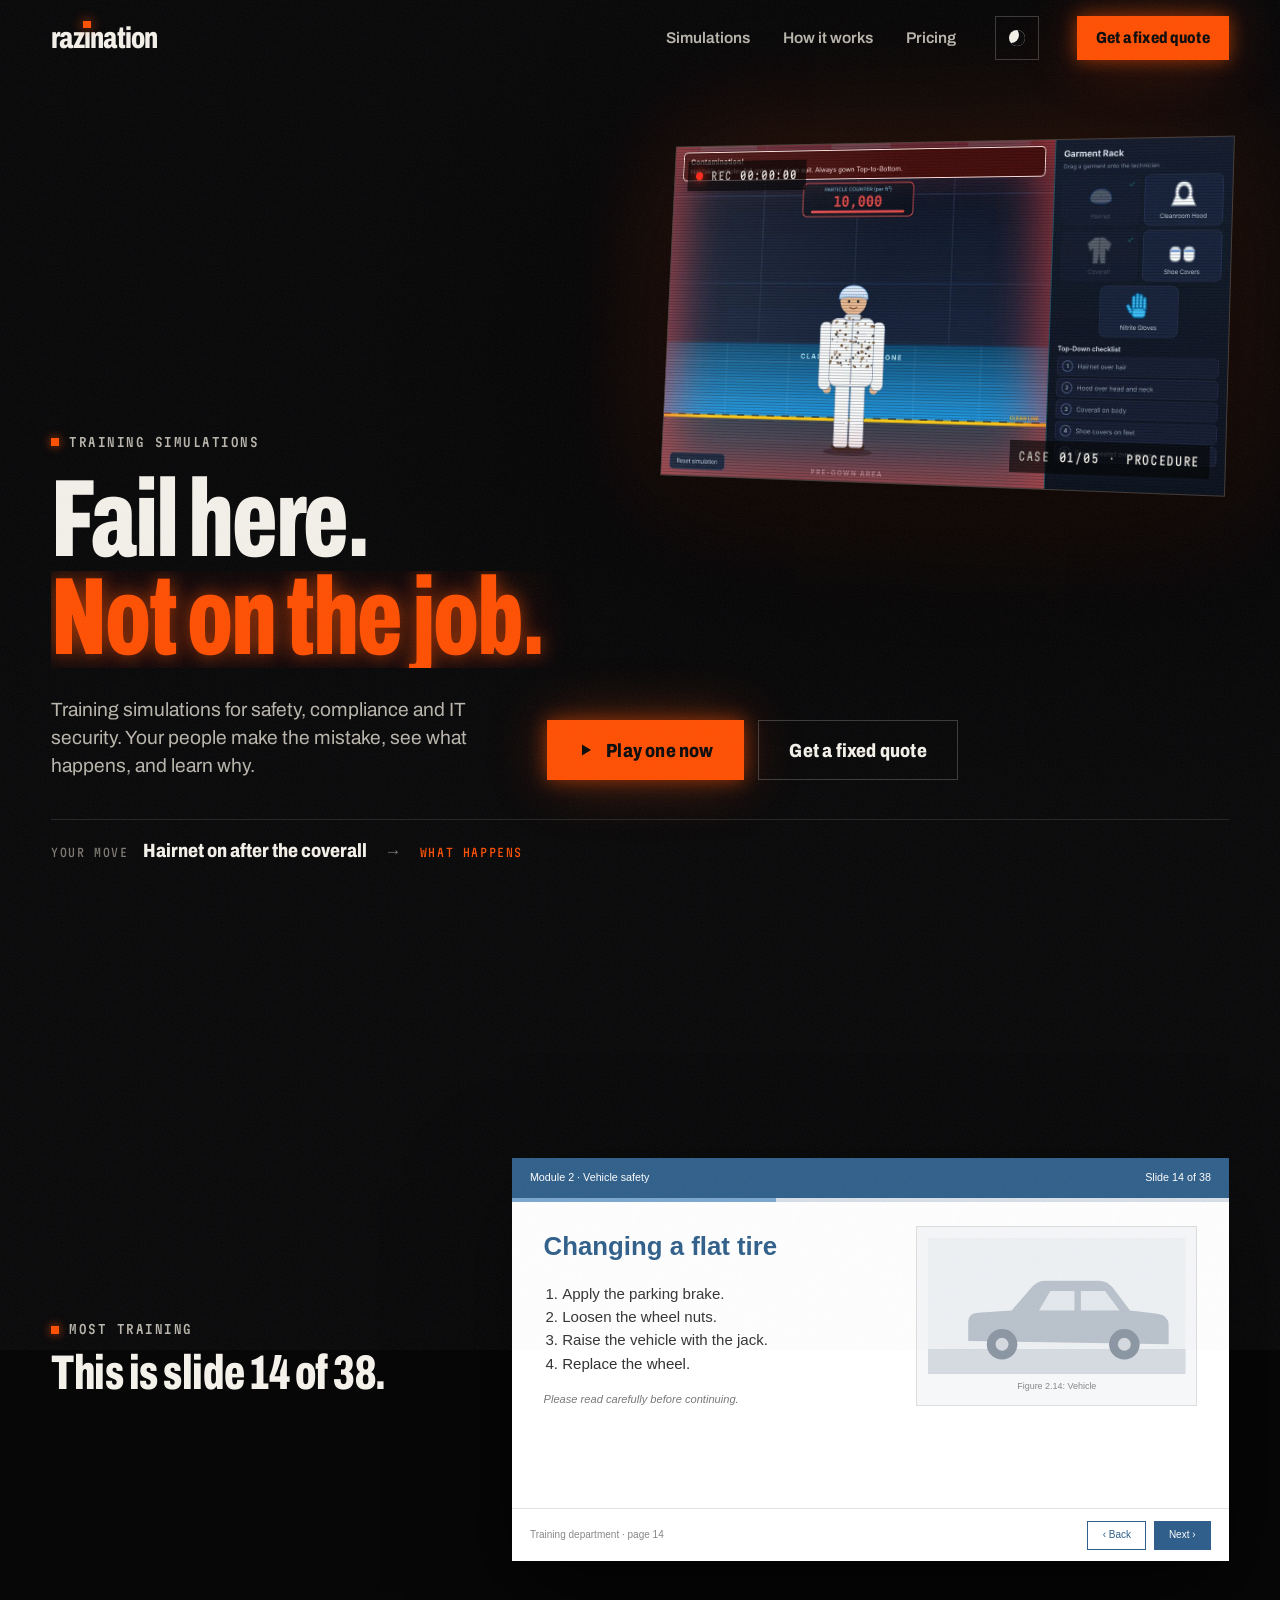
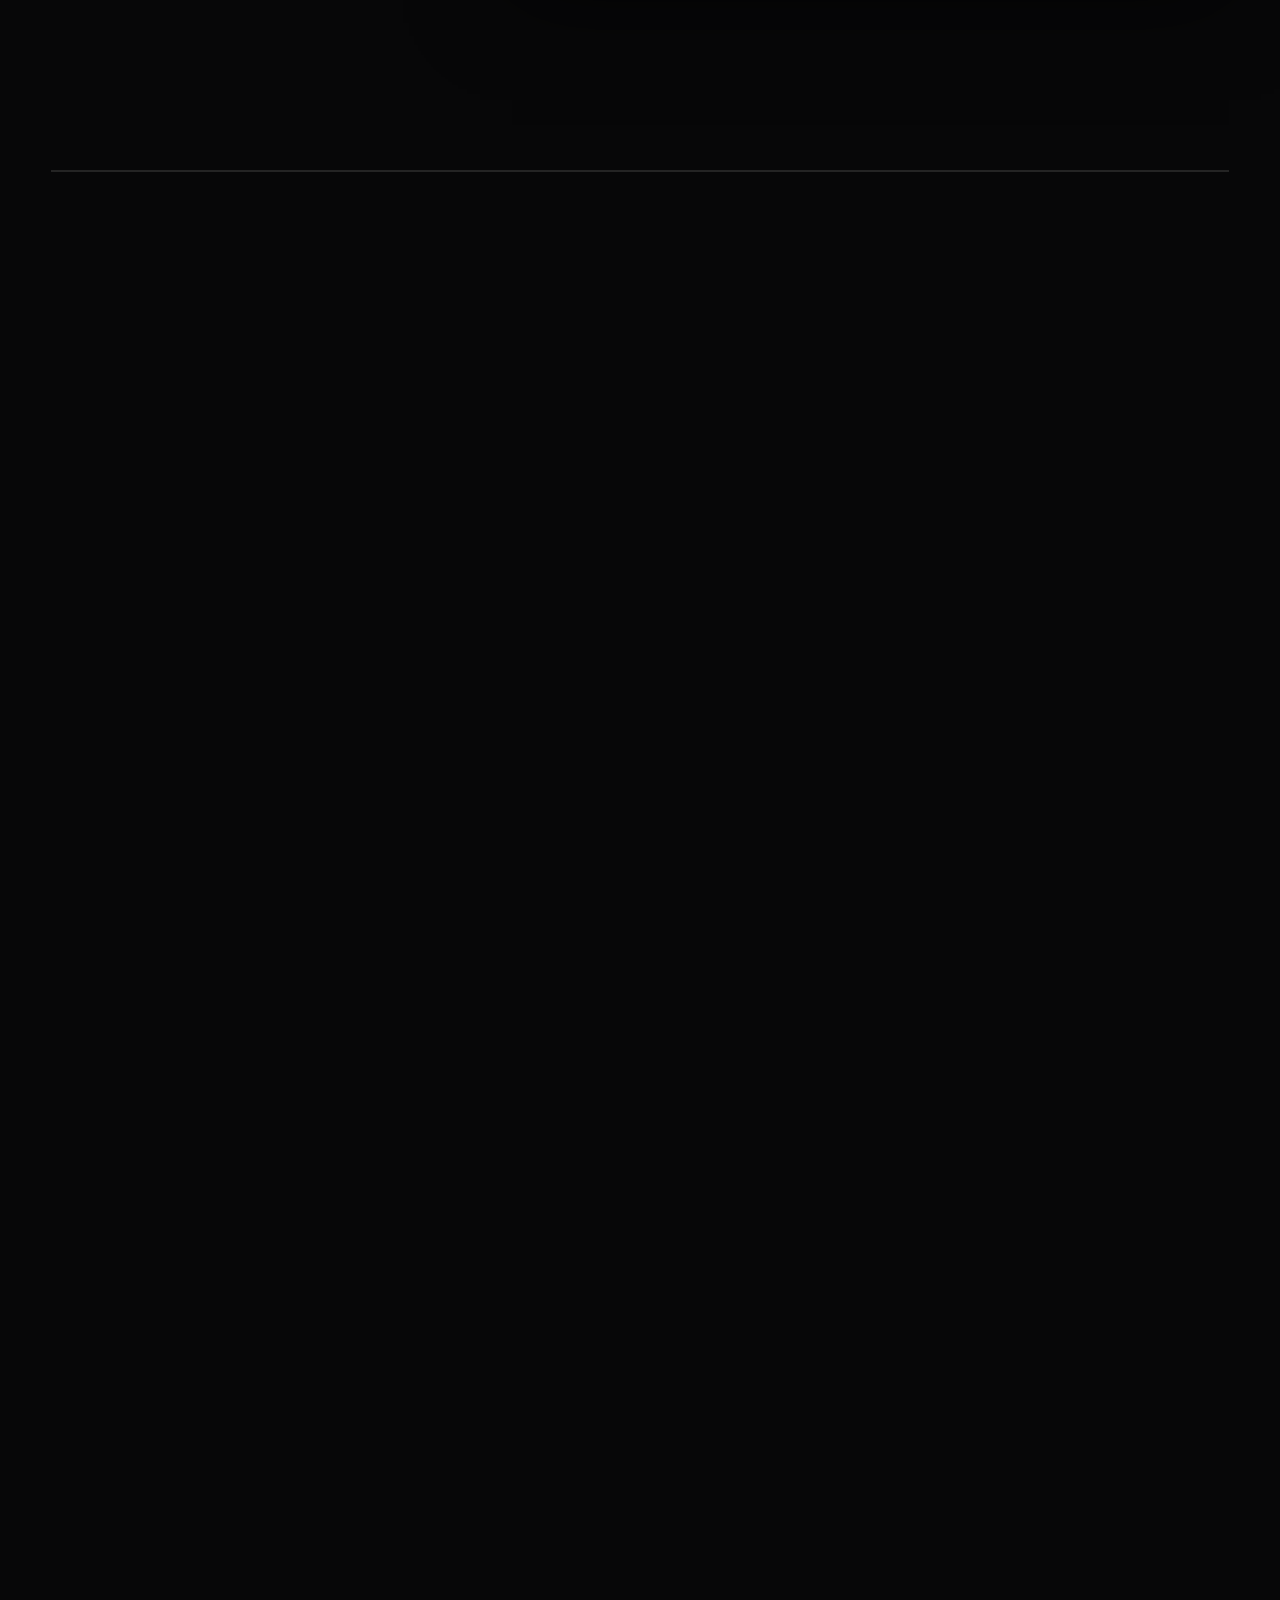
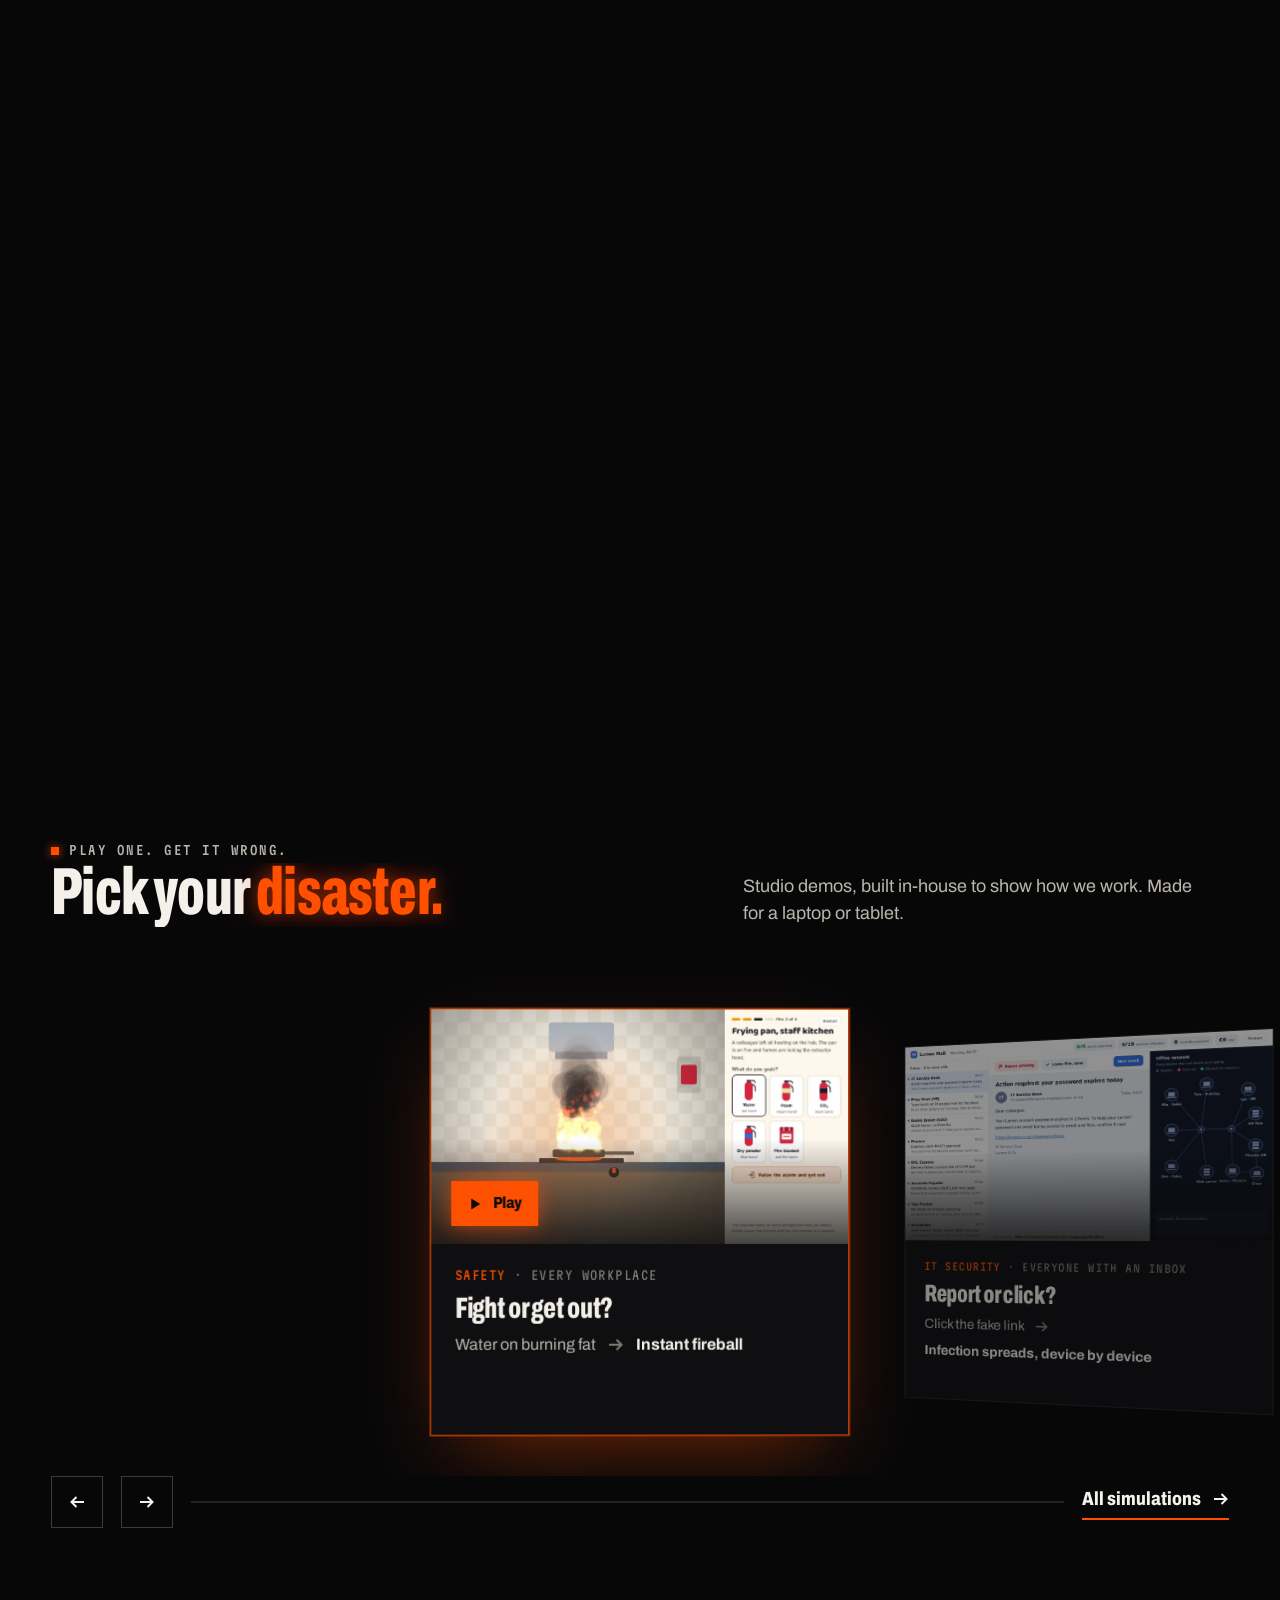
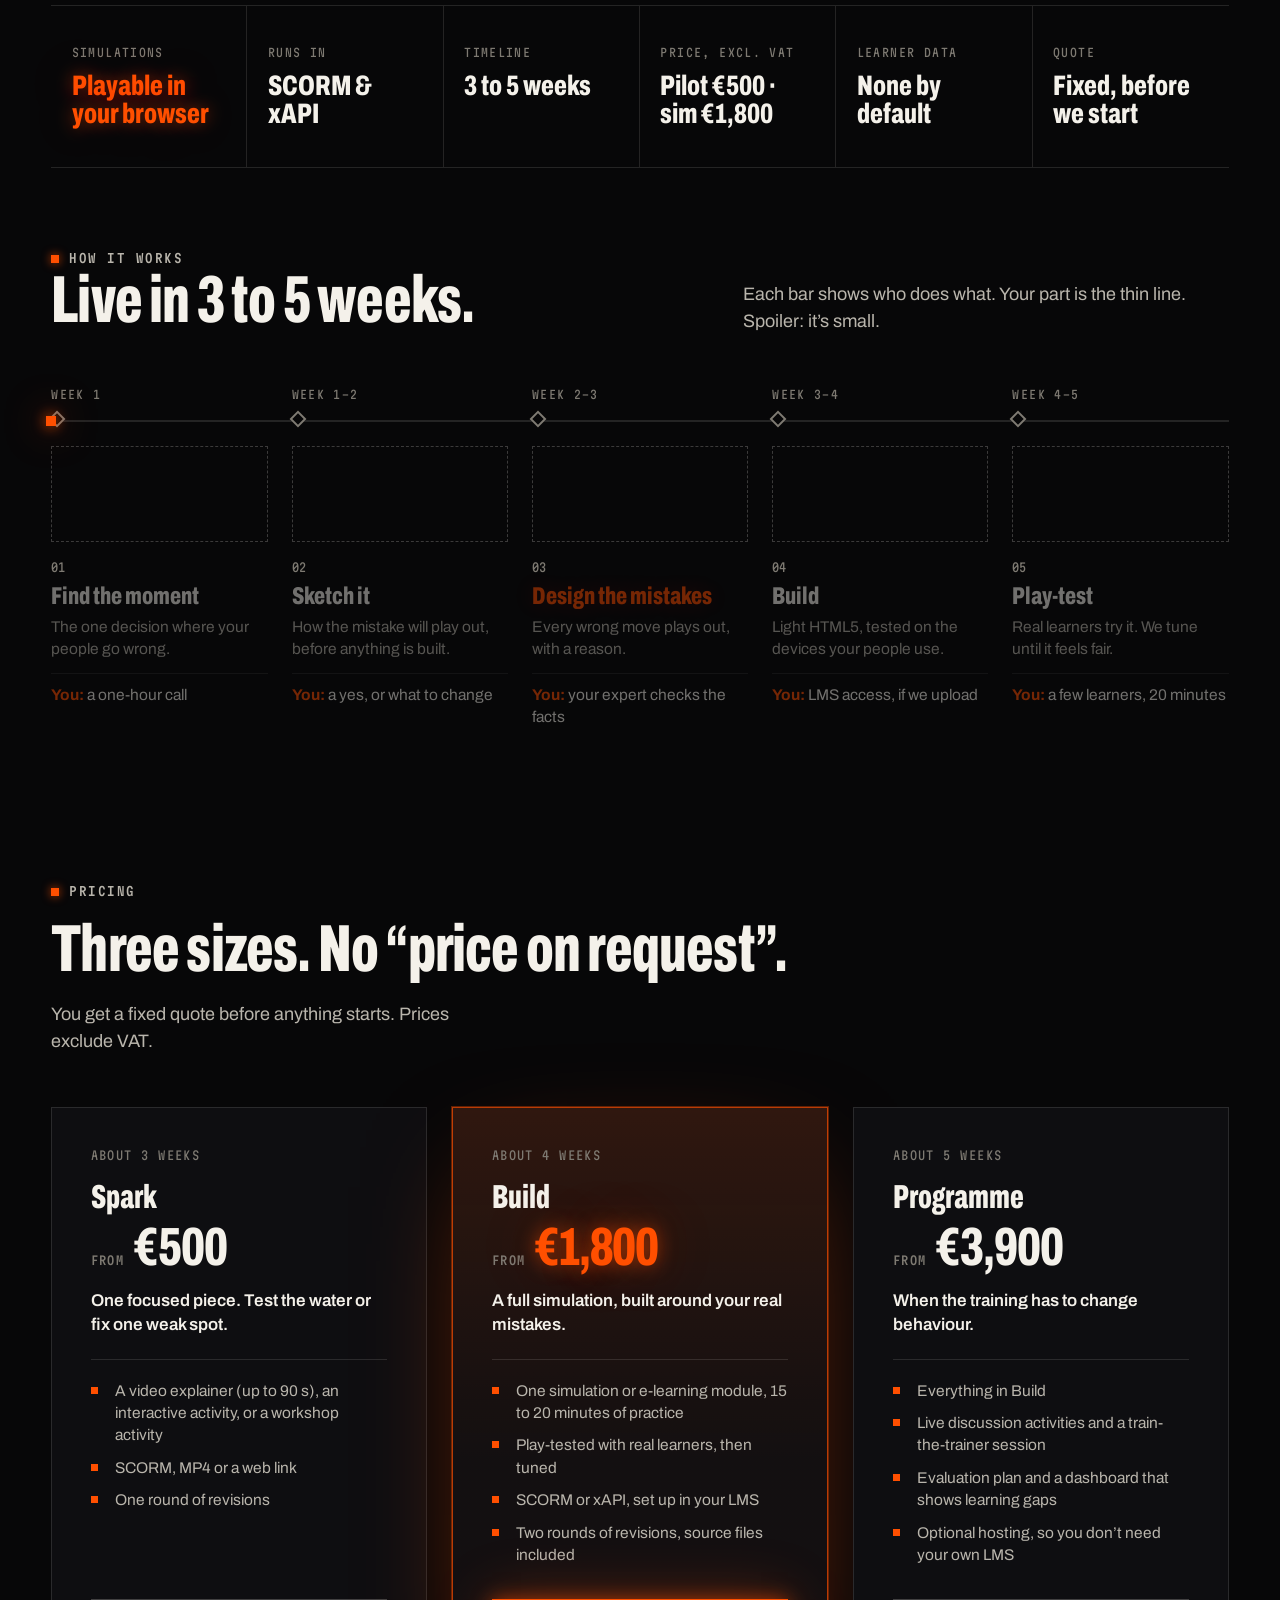
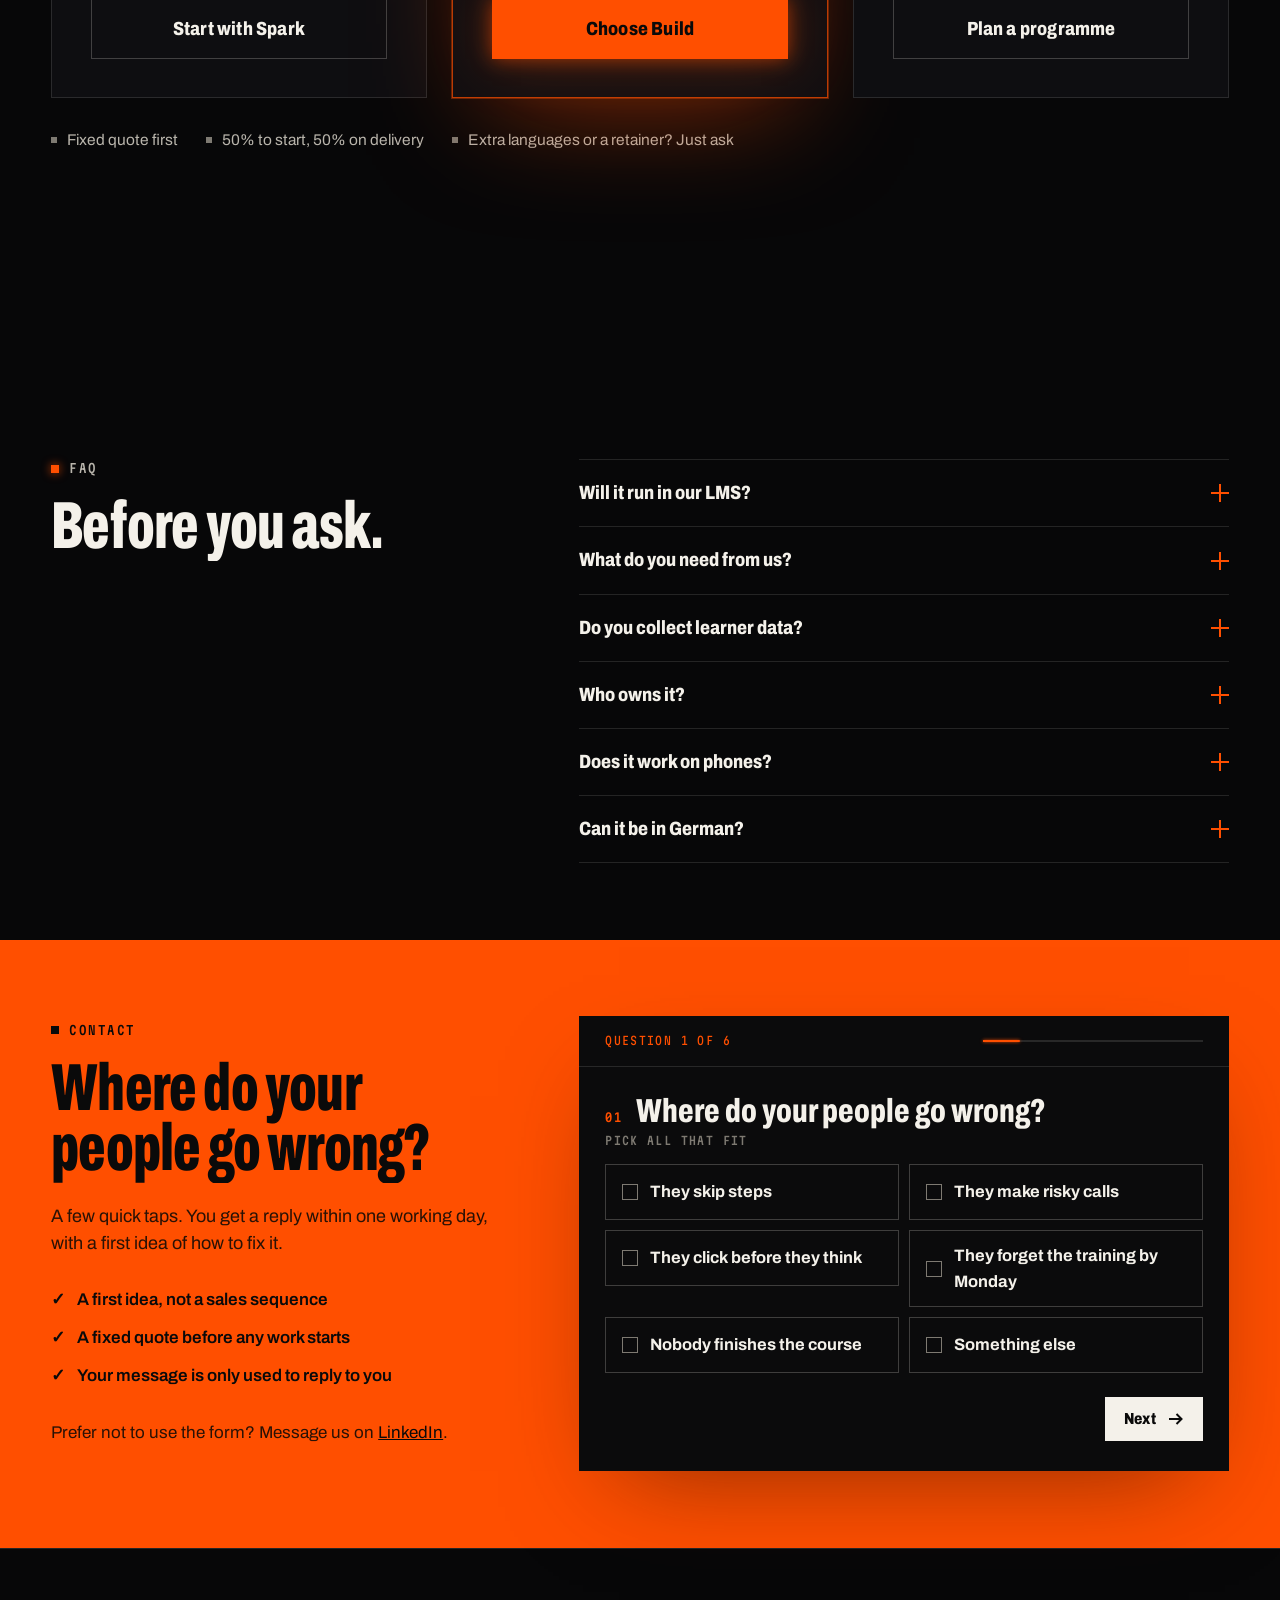
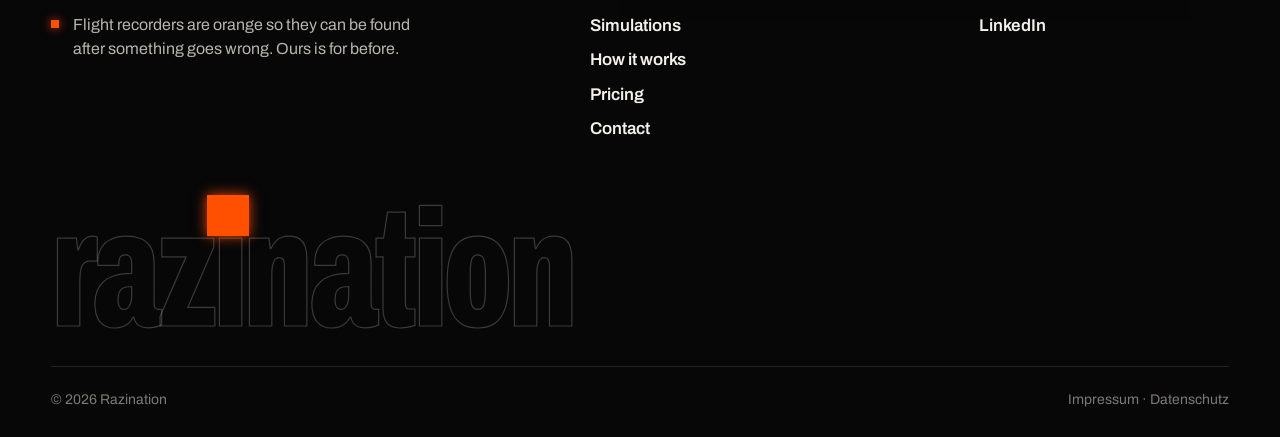
==== commit 4580594c: "Update site from admin panel" ====
--- a/index.html
+++ b/index.html
@@ -41,7 +41,6 @@
     <a href="simulations.html">Simulations</a>
     <a href="#how">How it works</a>
     <a href="#pricing">Pricing</a>
-    <a href="#about">About</a>
   <!--/@nav--></nav>
   <button class="theme" type="button" data-theme-toggle aria-label="Switch to light theme"><span class="theme__sun" aria-hidden="true"></span></button>
   <a class="btn btn--sm btn--hot" href="#contact">Get a fixed quote</a>
@@ -266,20 +265,7 @@
       <p class="terms"><span>Fixed quote first</span><span>50% to start, 50% on delivery</span><span>Extra languages or a retainer? Just ask</span></p>
     <!--/@pricing--></div></section>
 
-  <section class="sec sec--about" id="about" aria-label="About"><div class="wrap who"><!--@about-->
-  <section class="sec sec--about" id="about" aria-label="About"><div class="wrap who">
-      <figure class="who__pic reveal">
-        <img src="img/razin-portrait.webp" alt="Razin Abdullah" width="480" height="480" loading="lazy">
-        <figcaption>Razin Abdullah</figcaption>
-      </figure>
-      <div class="who__text">
-        <p class="eyebrow"><i class="sq" aria-hidden="true"></i>Razin designs the mistakes.</p>
-        <blockquote class="reveal-up"><span>“People learn most at the moment they get something wrong, as long as it’s safe and they can see why.”</span></blockquote>
-        <dl class="who__facts"><div><dt>Trained</dt><dd>M.Ed., Technical University of Munich</dd></div><div><dt>Experience</dt><dd>4+ years designing and evaluating training</dd></div><div><dt>Builds in</dt><dd>HTML5, Storyline, 3D</dd></div><div><dt>Worked on</dt><dd>High-stakes procedures to classrooms, for international teams</dd></div></dl>
-        <a class="more" href="https://www.linkedin.com/in/razin-abdullah/" target="_blank" rel="noopener">Razin on LinkedIn<svg class="ic" aria-hidden="true"><use href="#i-out"/></svg></a>
-      </div>
-  </div></section>
-  <!--/@about--></div></section>
+  <section class="sec sec--about" id="about" aria-label="About"><div class="wrap who"><!--@about--><!--/@about--></div></section>
 
   <section class="sec" id="faq" aria-label="Questions"><div class="wrap faq"><!--@faq-->
       <div class="sec__head sec__head--side">
@@ -338,7 +324,7 @@
 <footer class="foot"><div class="wrap"><!--@footer-->
     <div class="foot__top">
       <p class="foot__why"><i class="sq" aria-hidden="true"></i>Flight recorders are orange so they can be found after something goes wrong. Ours is for before.</p>
-      <nav class="foot__nav" aria-label="Footer"><a href="simulations.html">Simulations</a><a href="#how">How it works</a><a href="#pricing">Pricing</a><a href="#about">About</a><a href="#contact">Contact</a></nav>
+      <nav class="foot__nav" aria-label="Footer"><a href="simulations.html">Simulations</a><a href="#how">How it works</a><a href="#pricing">Pricing</a><a href="#contact">Contact</a></nav>
       <ul class="foot__contact"><li><a href="https://www.linkedin.com/in/razin-abdullah/" target="_blank" rel="noopener">LinkedIn</a></li></ul>
     </div>
     <p class="foot__mark" aria-hidden="true">raz<span class="i">ı</span>nation</p>
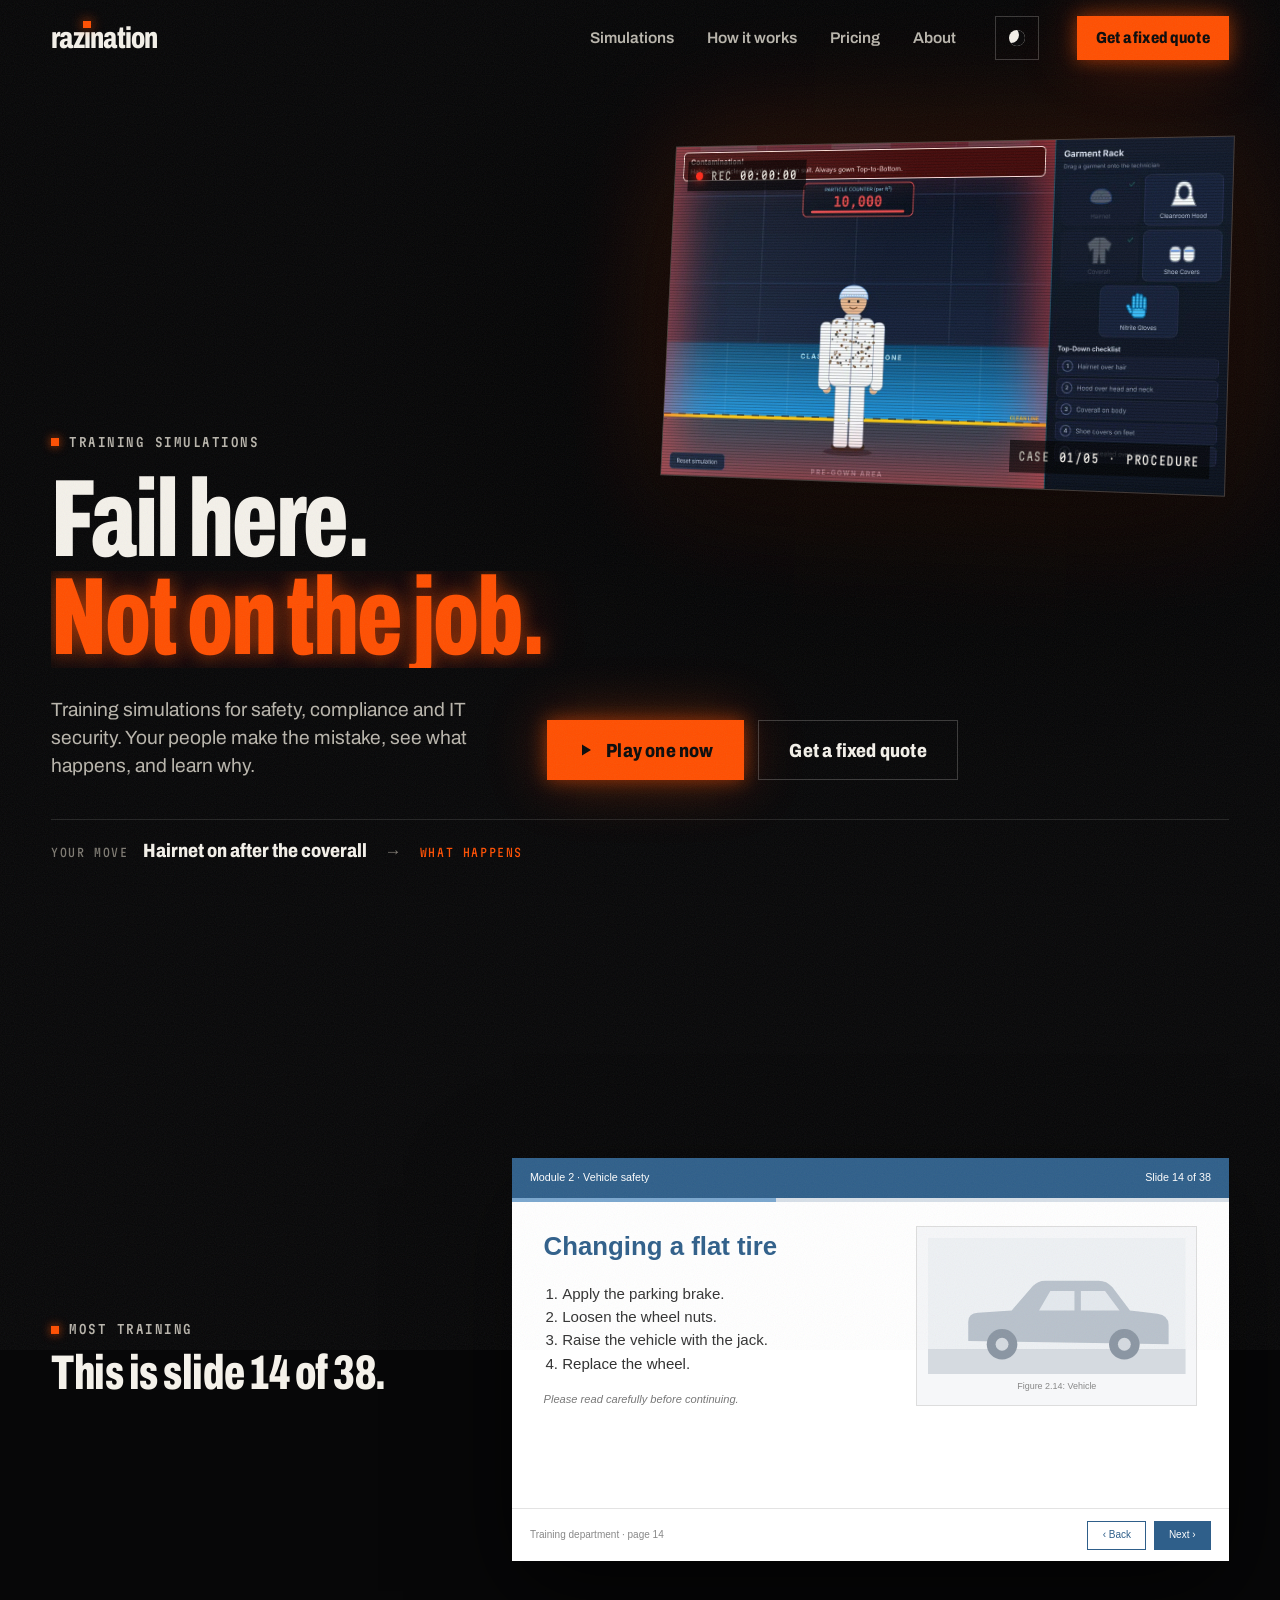
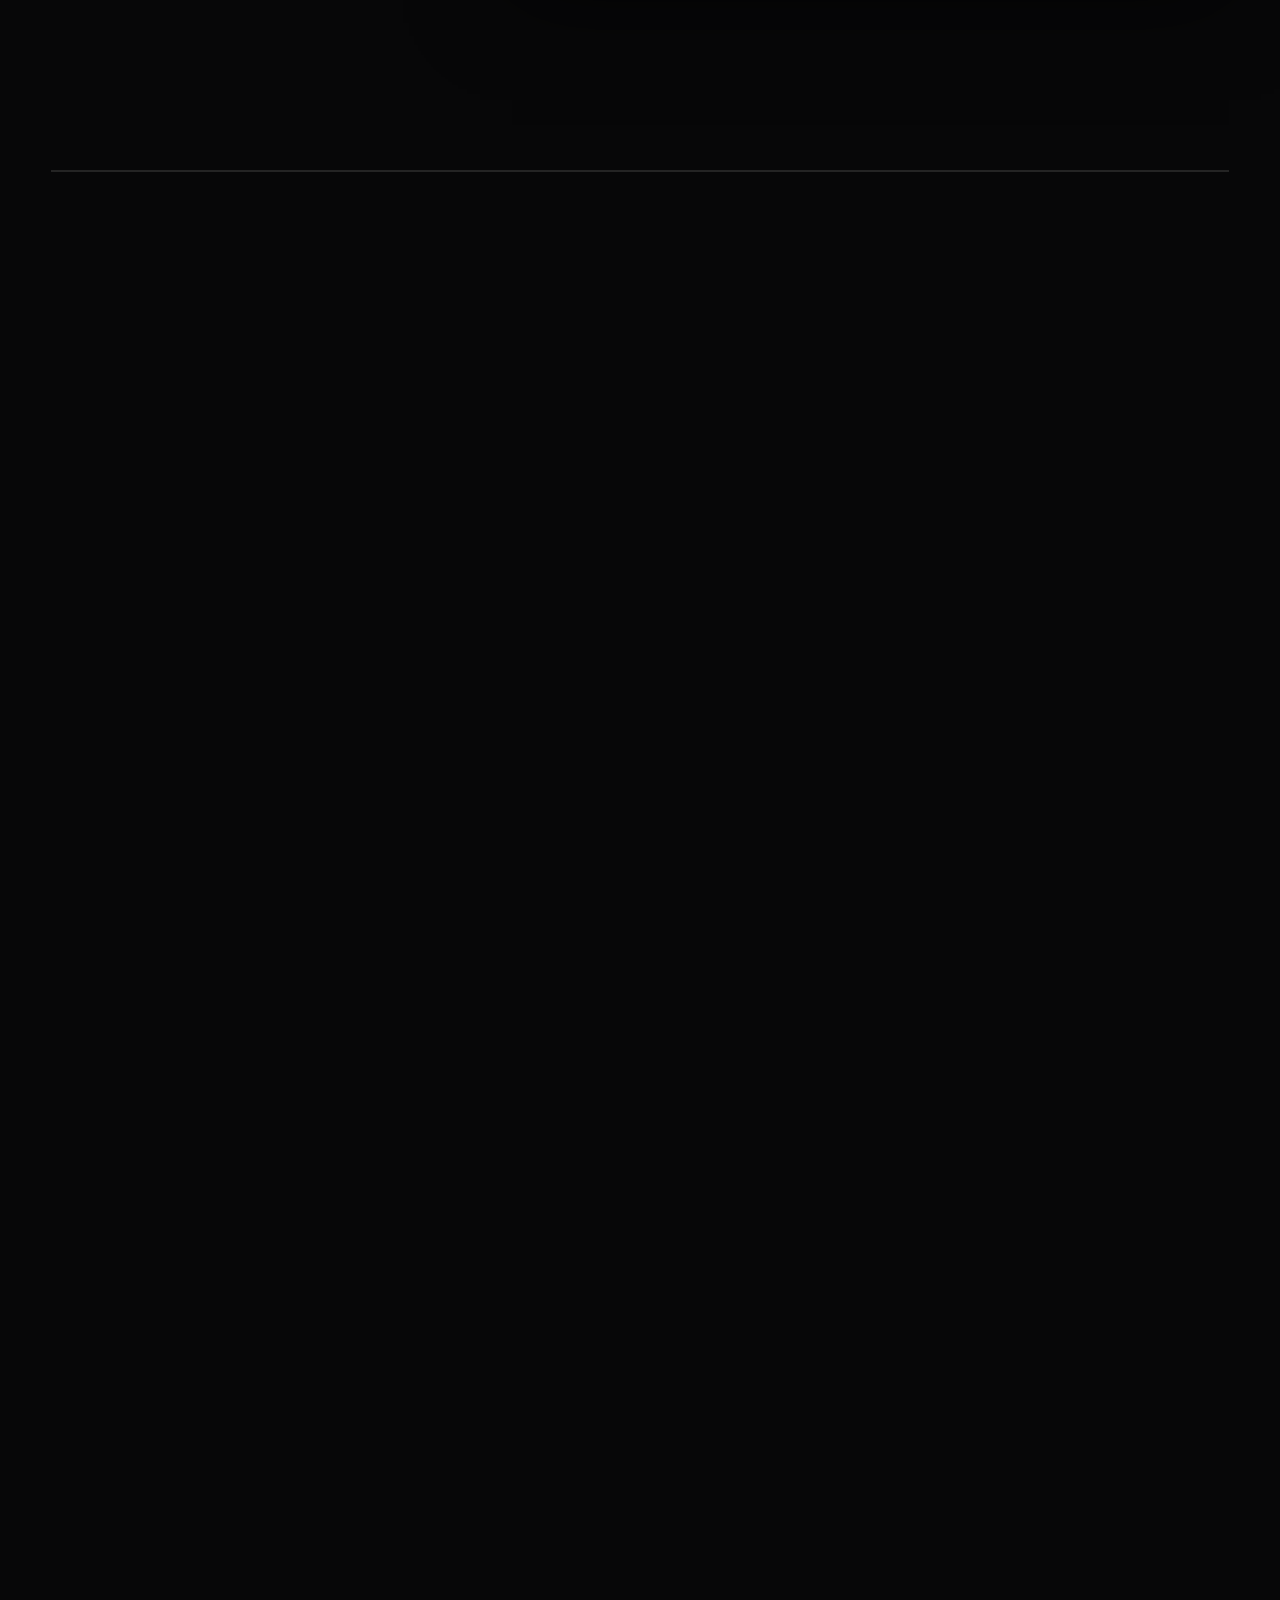
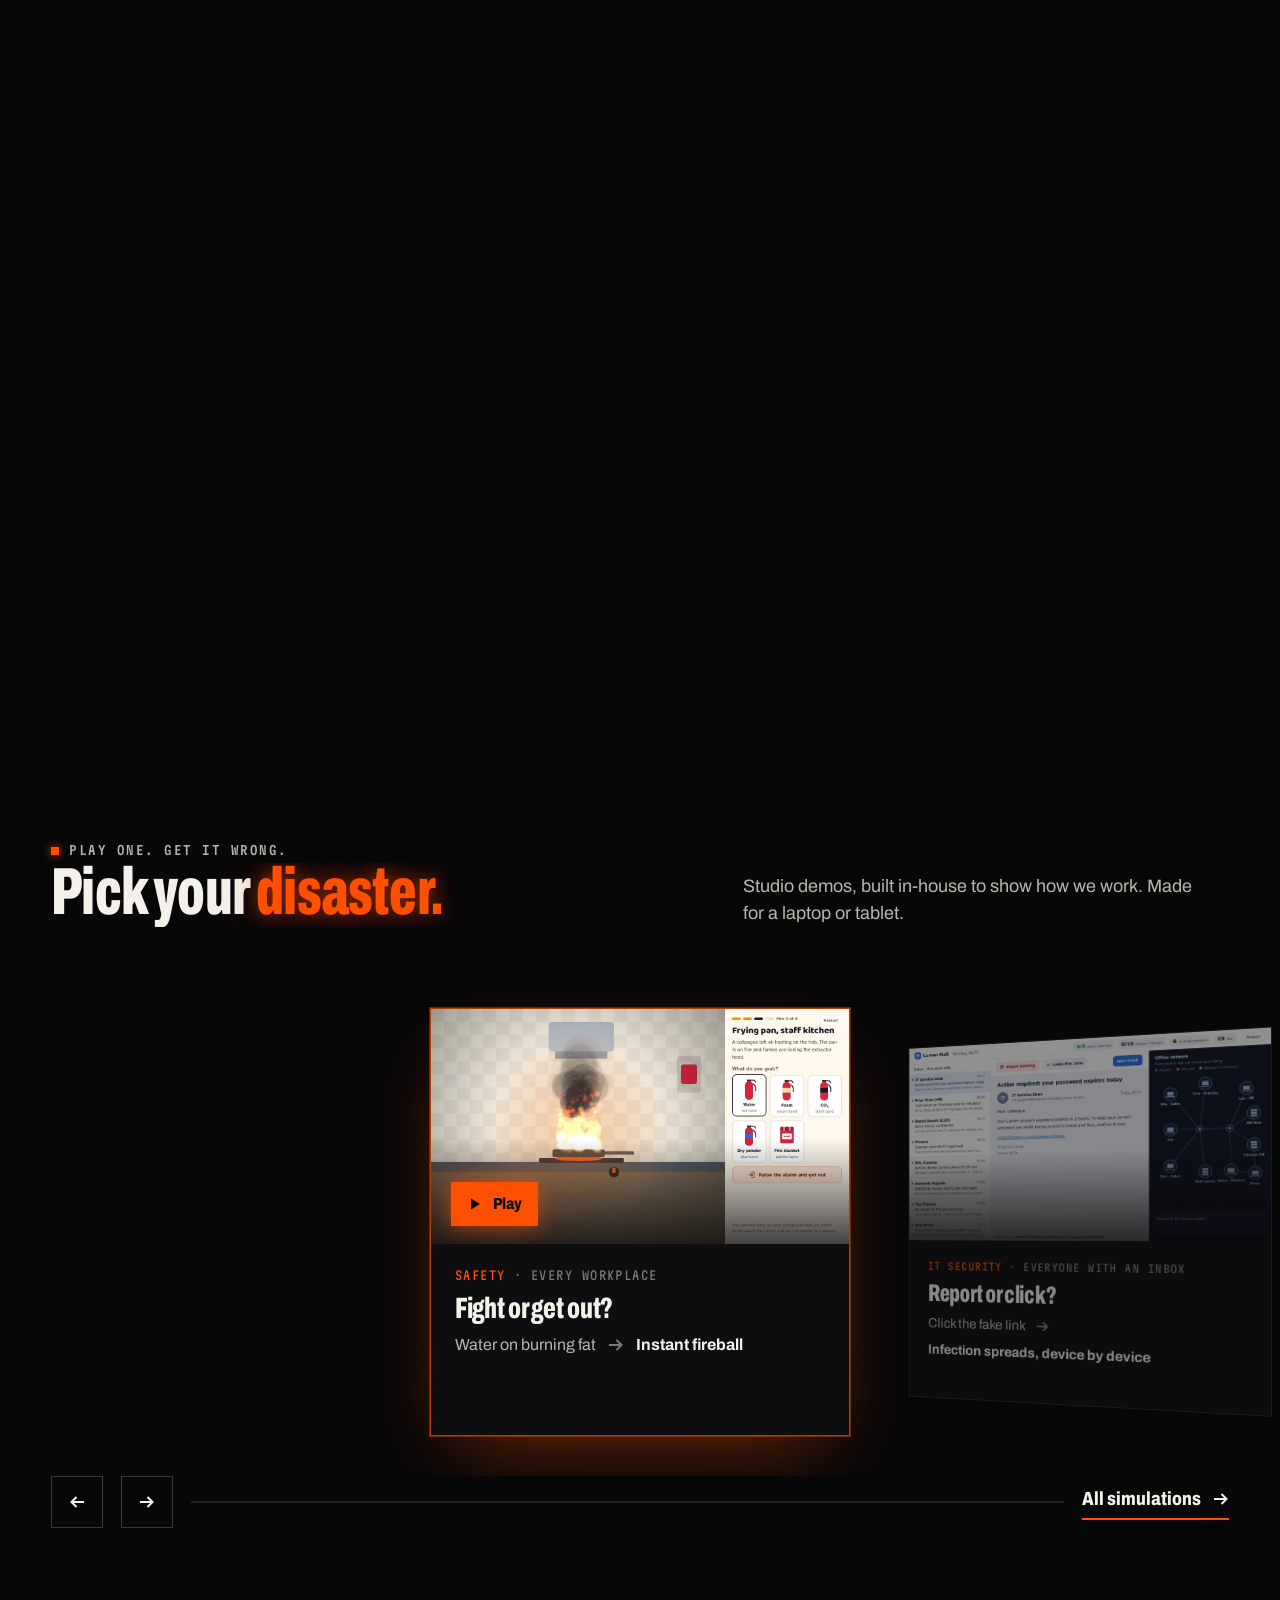
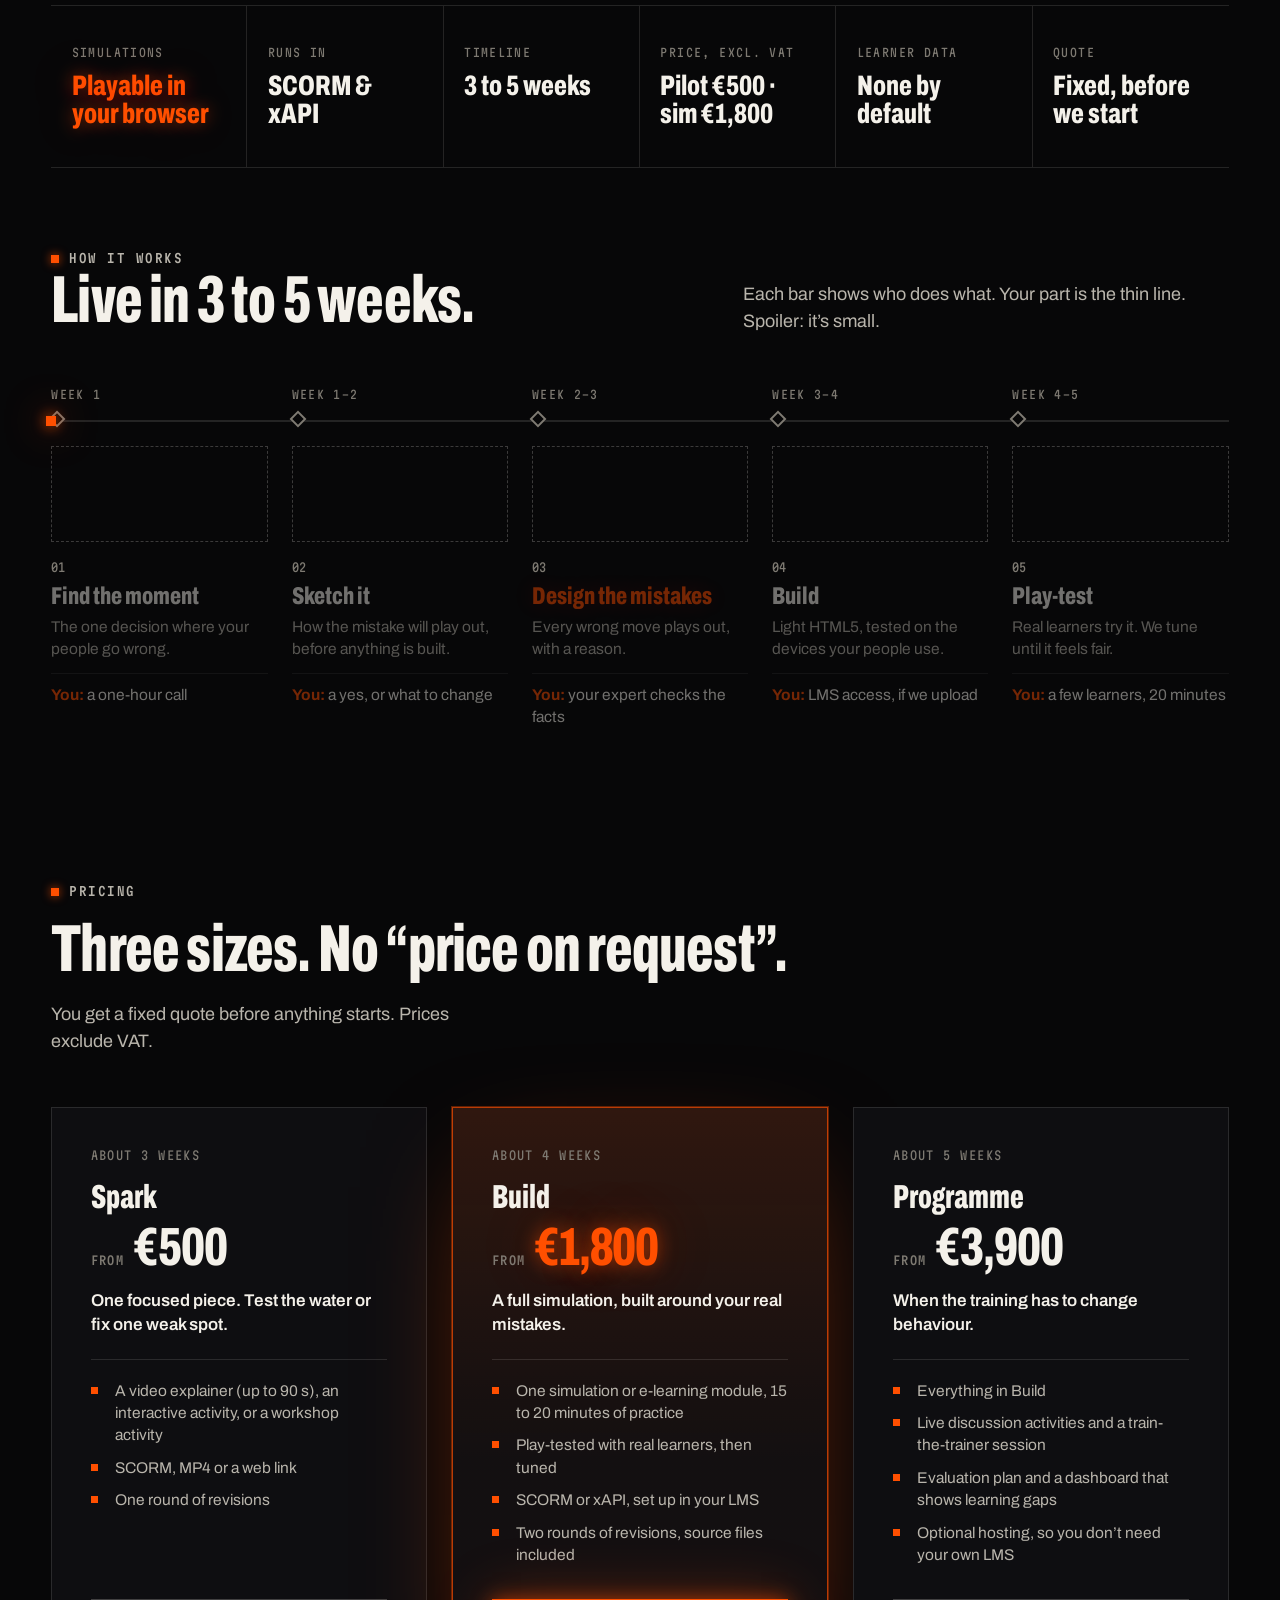
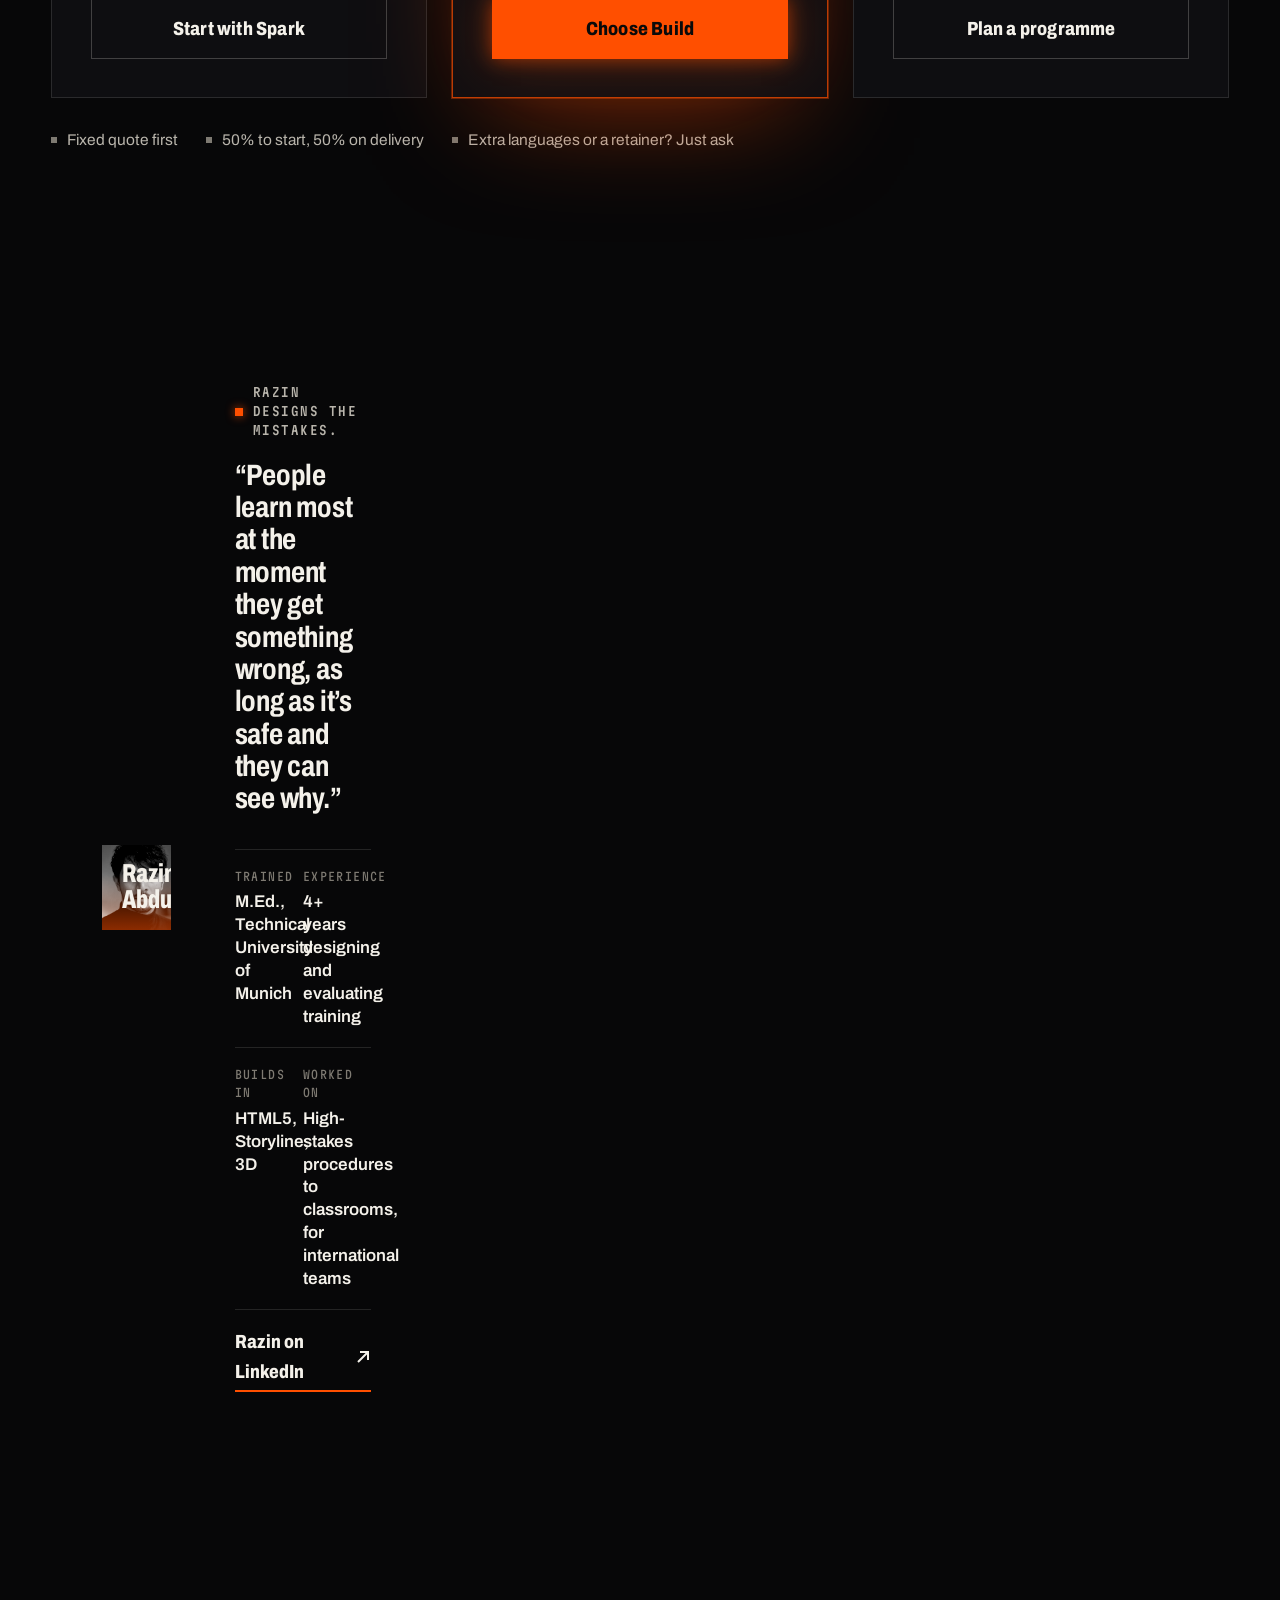
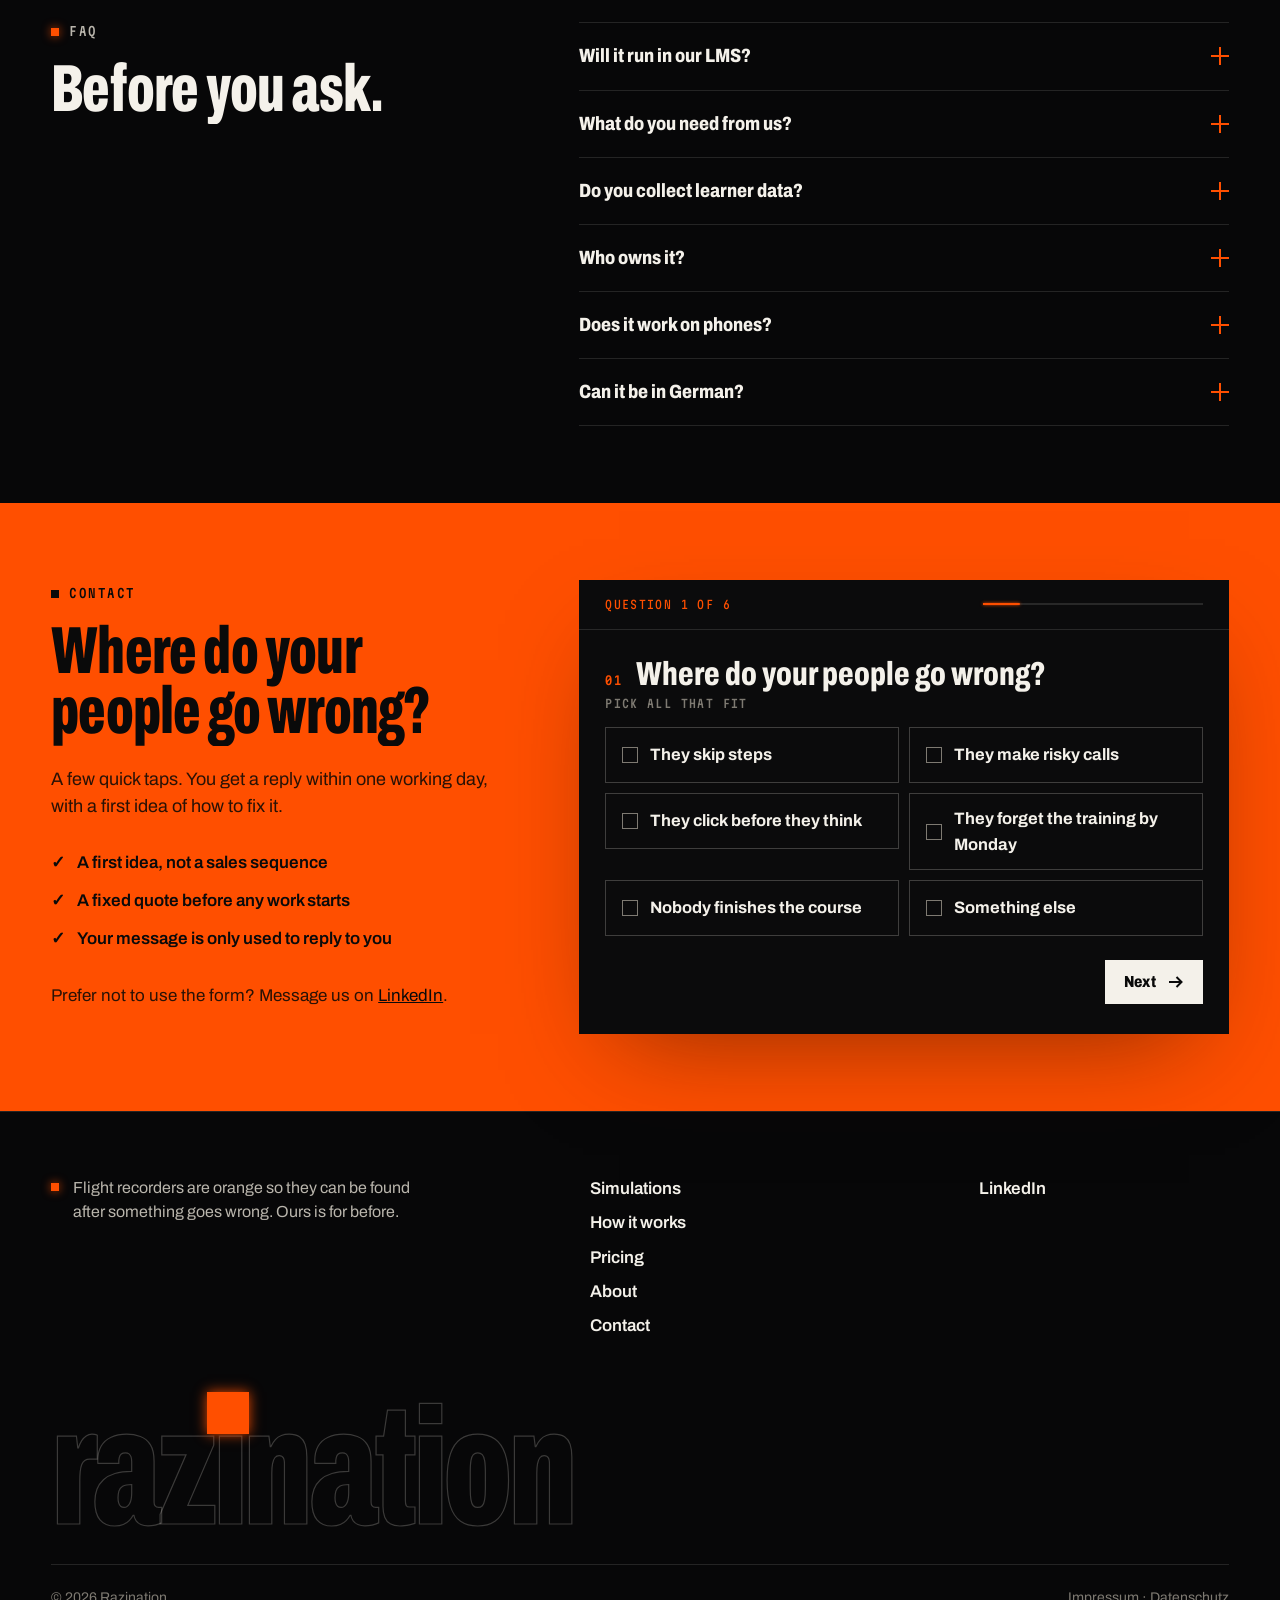
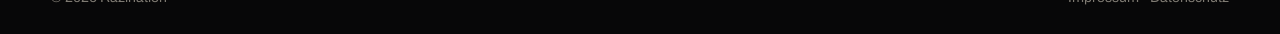
==== commit 844c31ba: "Update site from admin panel" ====
--- a/index.html
+++ b/index.html
@@ -41,6 +41,7 @@
     <a href="simulations.html">Simulations</a>
     <a href="#how">How it works</a>
     <a href="#pricing">Pricing</a>
+    <a href="#about">About</a>
   <!--/@nav--></nav>
   <button class="theme" type="button" data-theme-toggle aria-label="Switch to light theme"><span class="theme__sun" aria-hidden="true"></span></button>
   <a class="btn btn--sm btn--hot" href="#contact">Get a fixed quote</a>
@@ -265,7 +266,20 @@
       <p class="terms"><span>Fixed quote first</span><span>50% to start, 50% on delivery</span><span>Extra languages or a retainer? Just ask</span></p>
     <!--/@pricing--></div></section>
 
-  <section class="sec sec--about" id="about" aria-label="About"><div class="wrap who"><!--@about--><!--/@about--></div></section>
+  <section class="sec sec--about" id="about" aria-label="About"><div class="wrap who"><!--@about-->
+  <section class="sec sec--about" id="about" aria-label="About"><div class="wrap who">
+      <figure class="who__pic reveal">
+        <img src="img/razin-portrait.webp" alt="Razin Abdullah" width="480" height="480" loading="lazy">
+        <figcaption>Razin Abdullah</figcaption>
+      </figure>
+      <div class="who__text">
+        <p class="eyebrow"><i class="sq" aria-hidden="true"></i>Razin designs the mistakes.</p>
+        <blockquote class="reveal-up"><span>“People learn most at the moment they get something wrong, as long as it’s safe and they can see why.”</span></blockquote>
+        <dl class="who__facts"><div><dt>Trained</dt><dd>M.Ed., Technical University of Munich</dd></div><div><dt>Experience</dt><dd>4+ years designing and evaluating training</dd></div><div><dt>Builds in</dt><dd>HTML5, Storyline, 3D</dd></div><div><dt>Worked on</dt><dd>High-stakes procedures to classrooms, for international teams</dd></div></dl>
+        <a class="more" href="https://www.linkedin.com/in/razin-abdullah/" target="_blank" rel="noopener">Razin on LinkedIn<svg class="ic" aria-hidden="true"><use href="#i-out"/></svg></a>
+      </div>
+  </div></section>
+  <!--/@about--></div></section>
 
   <section class="sec" id="faq" aria-label="Questions"><div class="wrap faq"><!--@faq-->
       <div class="sec__head sec__head--side">
@@ -324,7 +338,7 @@
 <footer class="foot"><div class="wrap"><!--@footer-->
     <div class="foot__top">
       <p class="foot__why"><i class="sq" aria-hidden="true"></i>Flight recorders are orange so they can be found after something goes wrong. Ours is for before.</p>
-      <nav class="foot__nav" aria-label="Footer"><a href="simulations.html">Simulations</a><a href="#how">How it works</a><a href="#pricing">Pricing</a><a href="#contact">Contact</a></nav>
+      <nav class="foot__nav" aria-label="Footer"><a href="simulations.html">Simulations</a><a href="#how">How it works</a><a href="#pricing">Pricing</a><a href="#about">About</a><a href="#contact">Contact</a></nav>
       <ul class="foot__contact"><li><a href="https://www.linkedin.com/in/razin-abdullah/" target="_blank" rel="noopener">LinkedIn</a></li></ul>
     </div>
     <p class="foot__mark" aria-hidden="true">raz<span class="i">ı</span>nation</p>
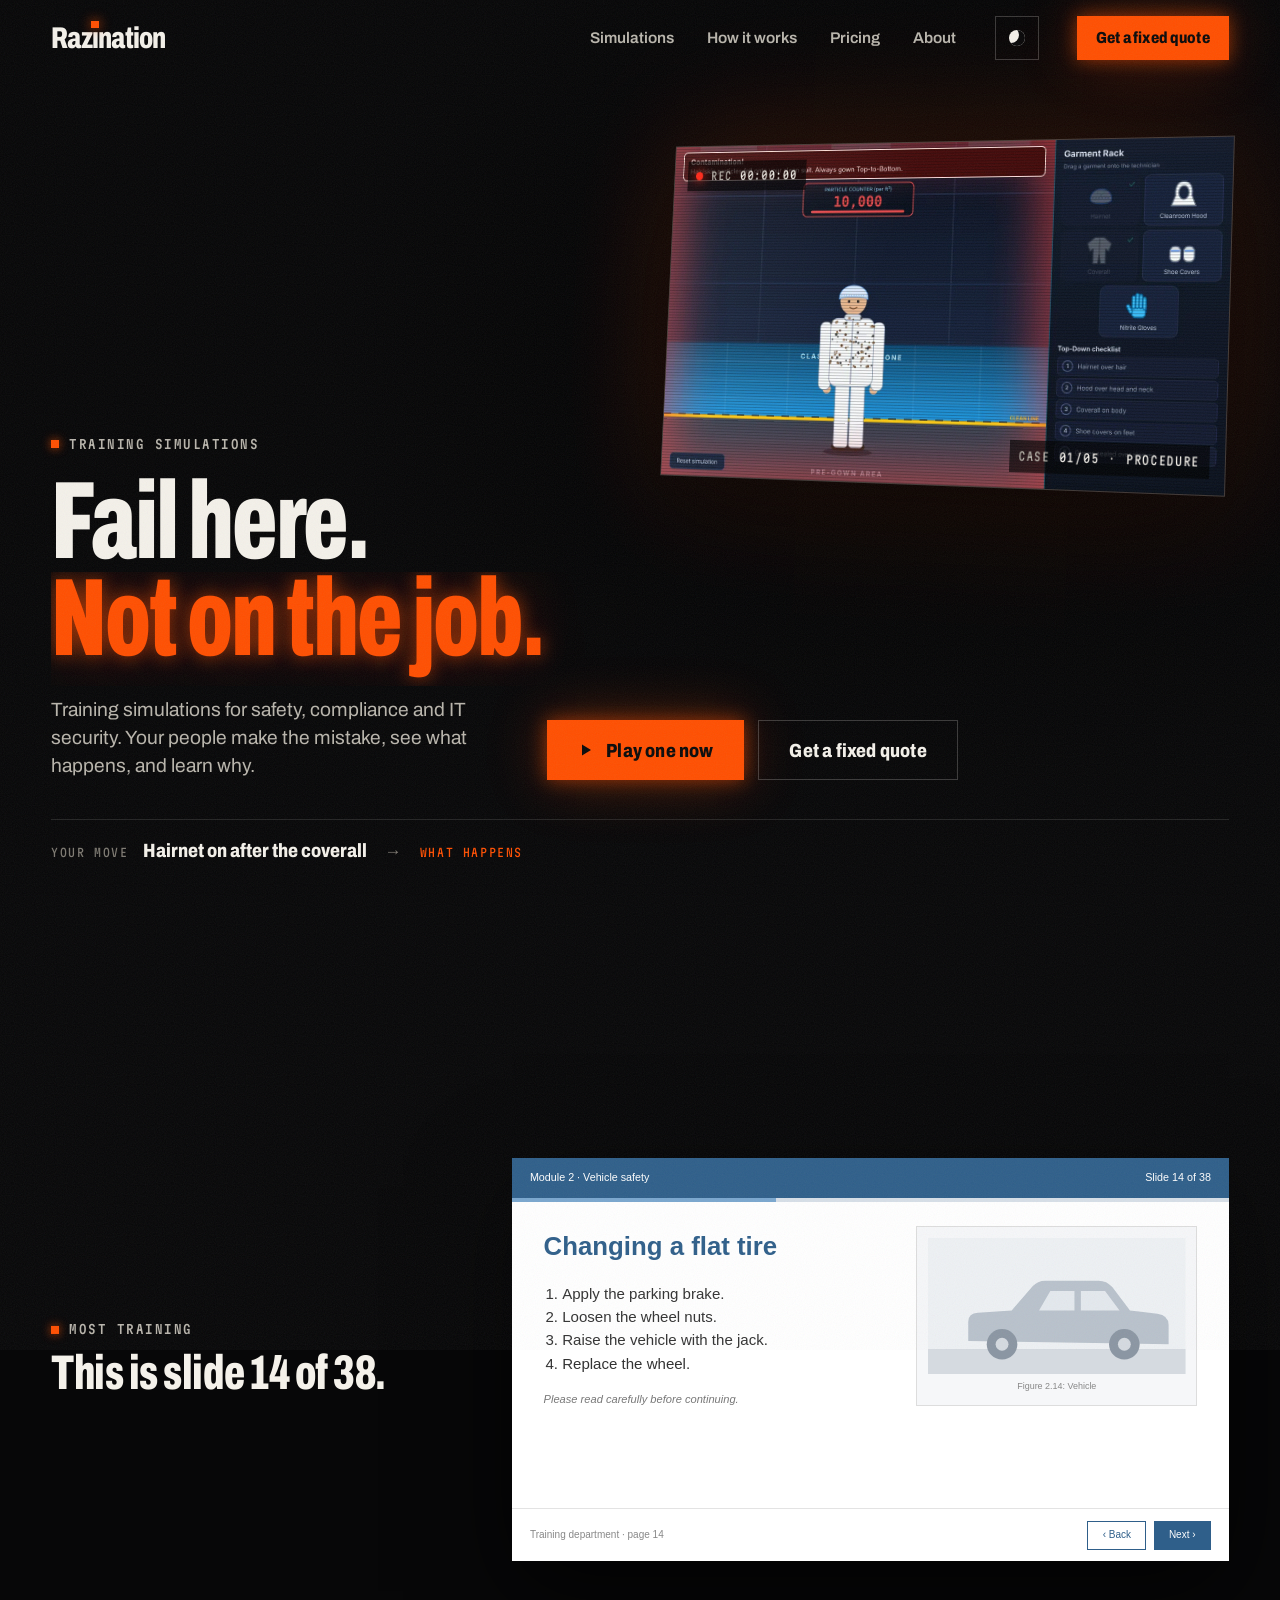
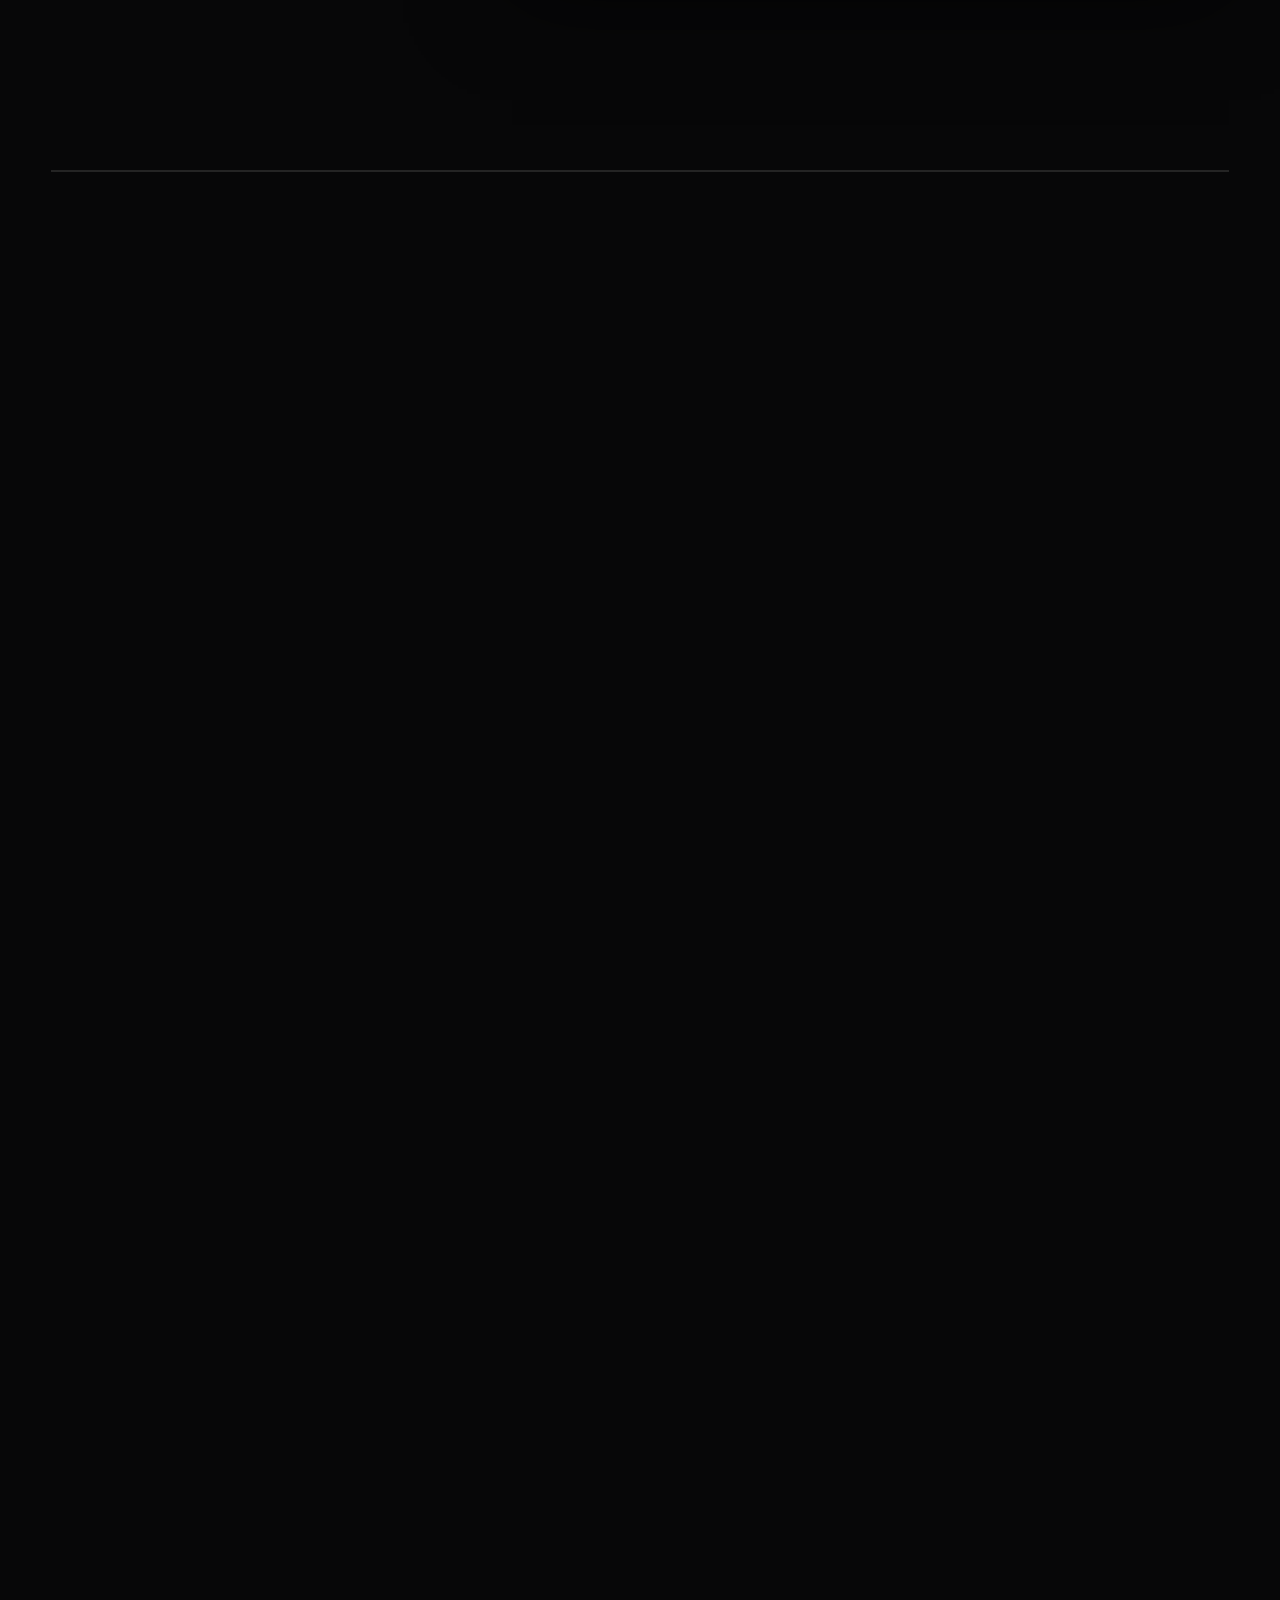
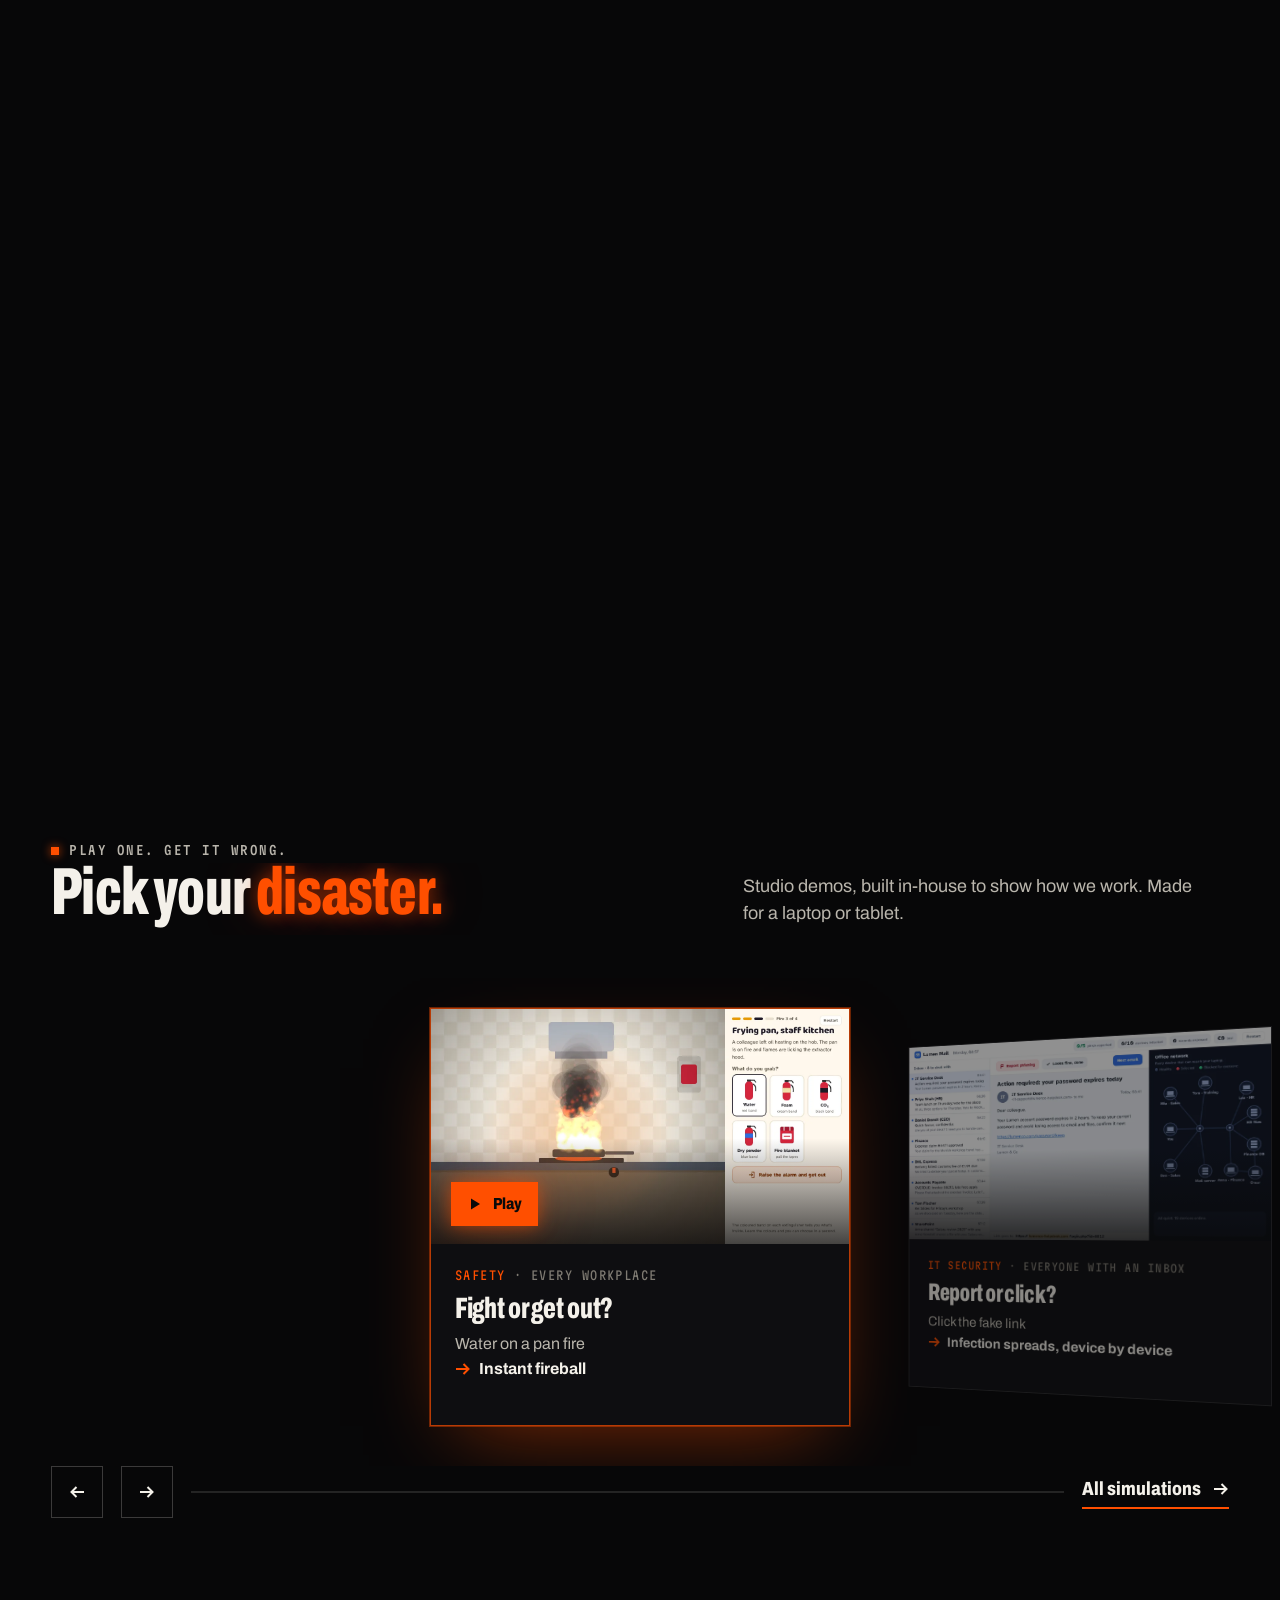
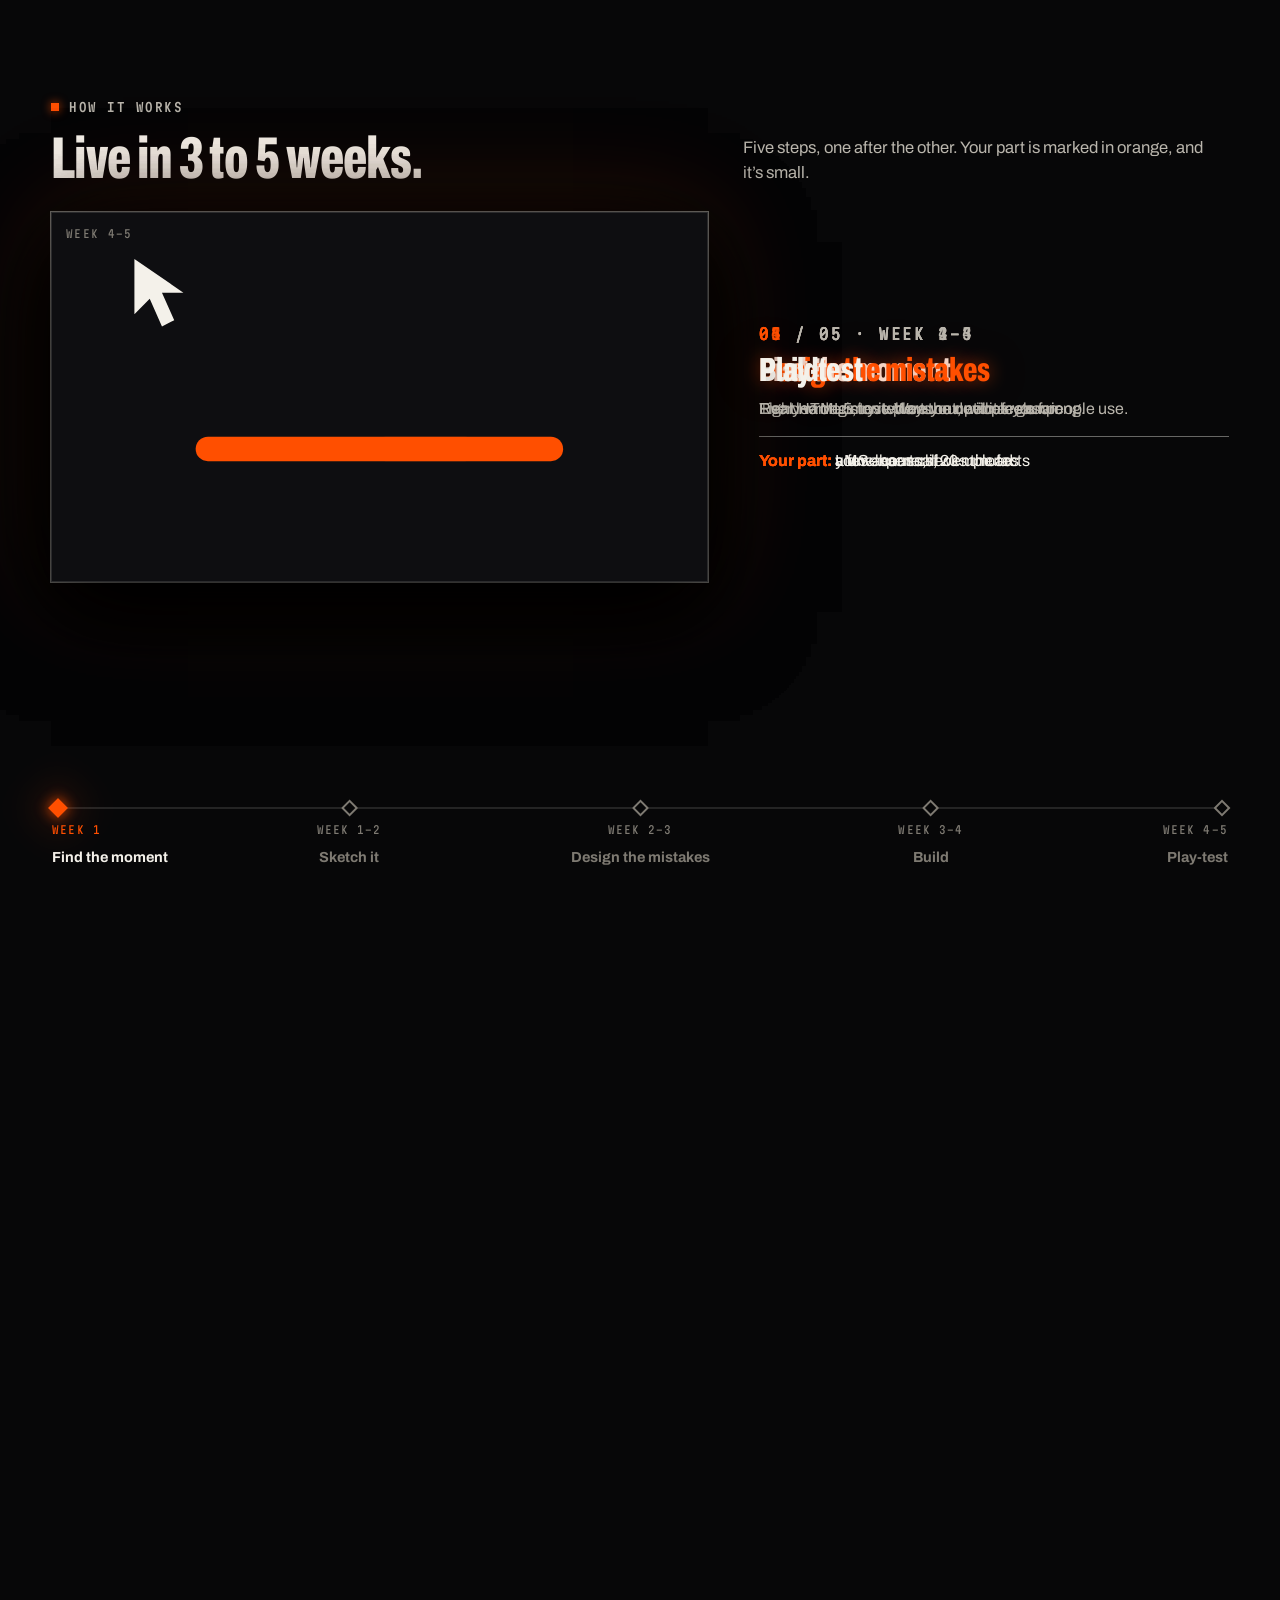
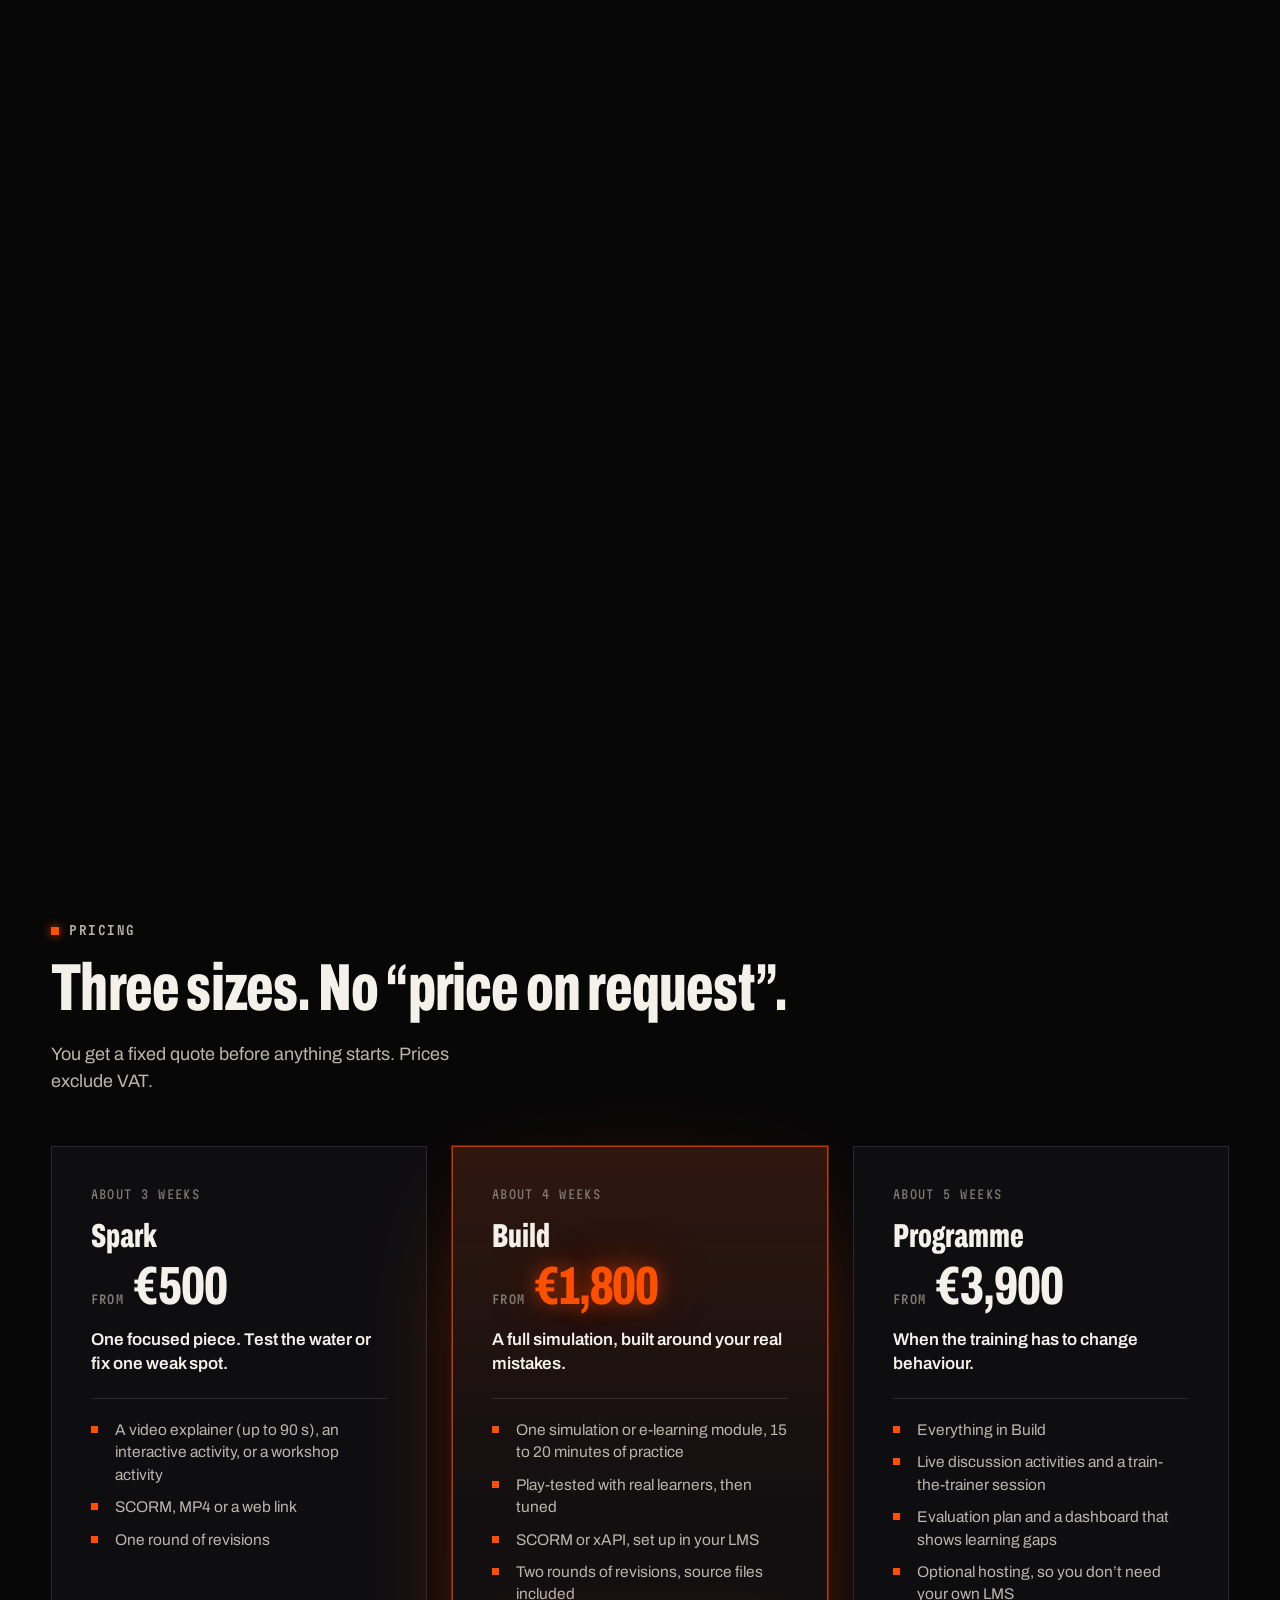
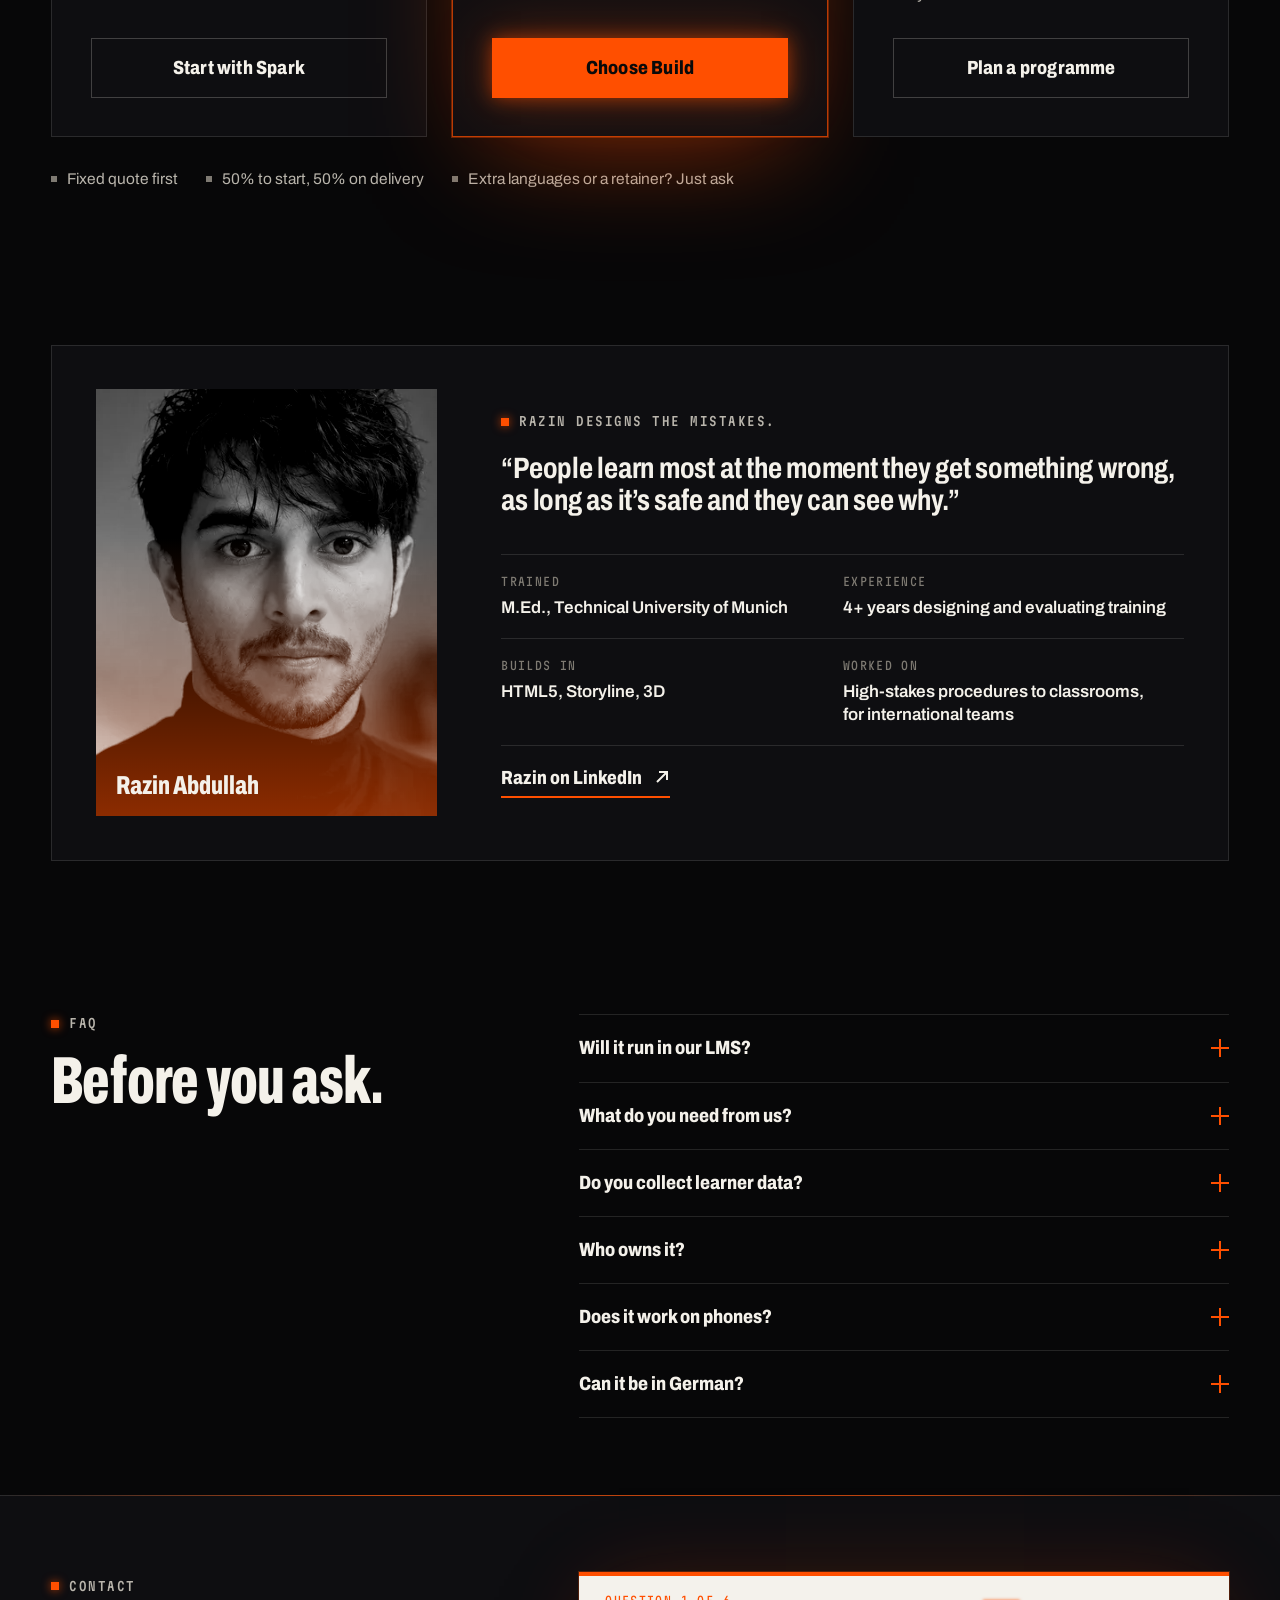
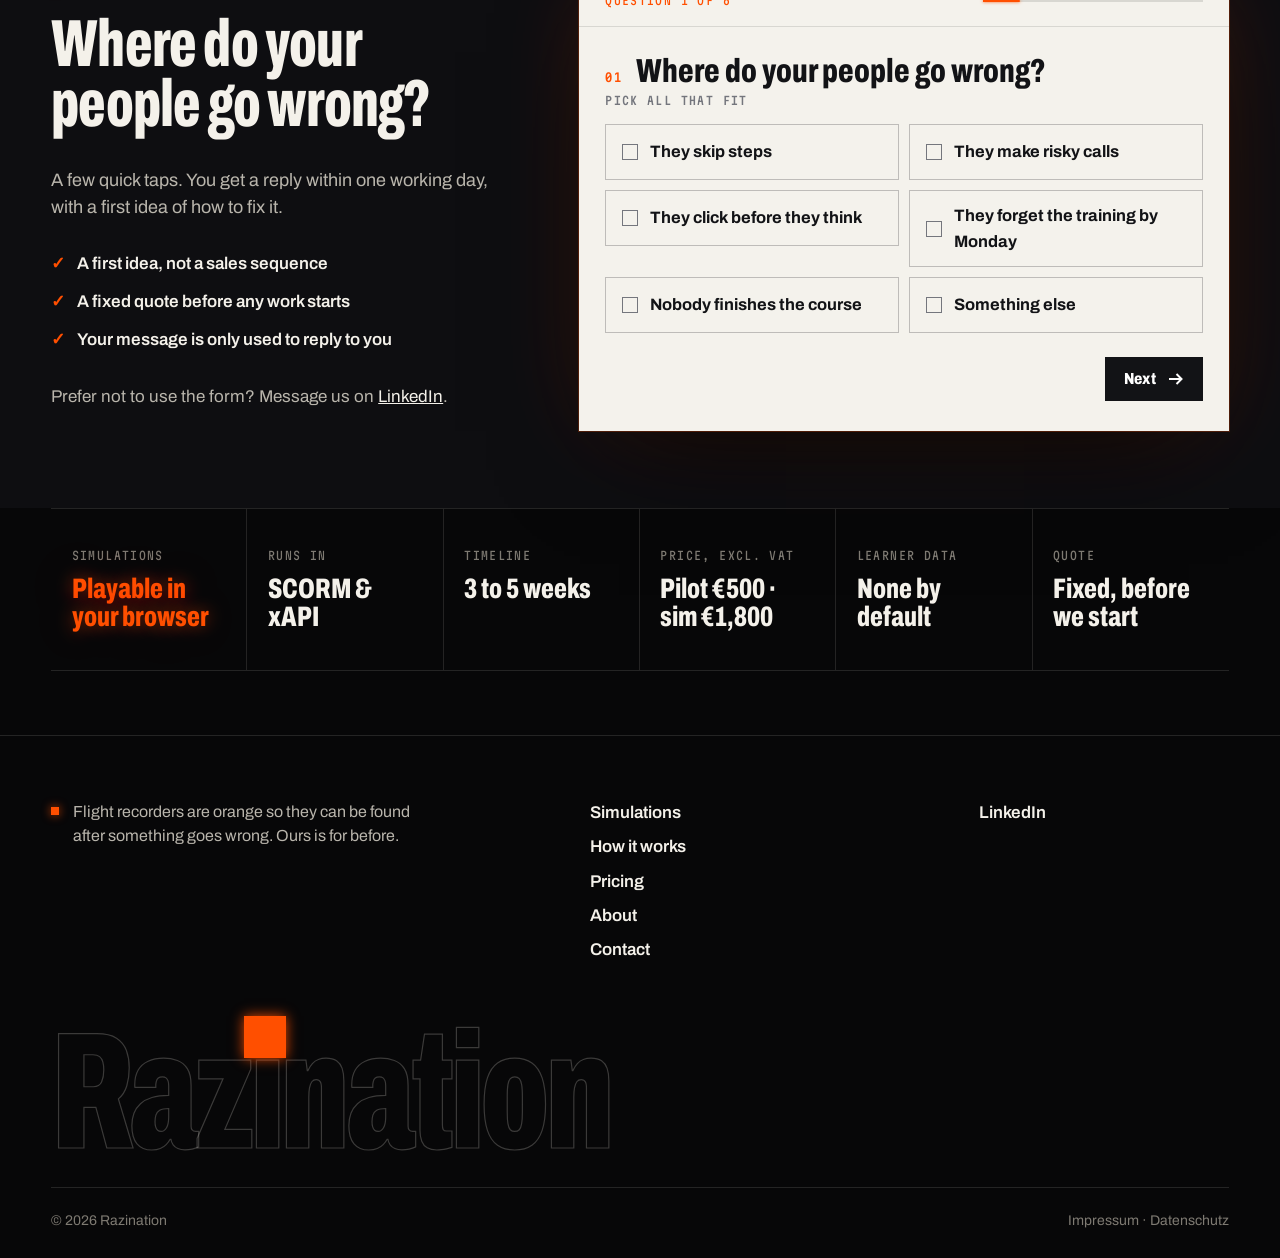
==== commit 6dfe5eb0: "Scroll-driven process, phone player, pricing on phones, section switches - How it works: a pinned sc" ====
--- a/index.html
+++ b/index.html
@@ -36,7 +36,7 @@
 <div class="glow" aria-hidden="true"></div>
 
 <header class="top">
-  <a class="logo" href="./" aria-label="Razination, home">raz<span class="i">ı</span>nation</a>
+  <a class="logo" href="./" aria-label="Razination, home"><!--@logo-->Raz<span class="i">ı</span>nation<!--/@logo--></a>
   <nav class="nav" aria-label="Main"><!--@nav-->
     <a href="simulations.html">Simulations</a>
     <a href="#how">How it works</a>
@@ -126,7 +126,7 @@
           <div class="card__body">
             <p class="card__topic">Safety <span>· Every workplace</span></p>
             <h3>Fight or get out?</h3>
-            <p class="card__chain"><span>Water on burning fat</span><svg class="ic" aria-hidden="true"><use href="#i-arrow"/></svg><b>Instant fireball</b></p>
+            <p class="card__chain"><span>Water on a pan fire</span><b><svg class="ic" aria-hidden="true"><use href="#i-arrow"/></svg>Instant fireball</b></p>
           </div>
         </article>
         <article class="card" id="sim-phishing-inbox" data-sim="phishing-inbox">
@@ -135,7 +135,7 @@
           <div class="card__body">
             <p class="card__topic">IT security <span>· Everyone with an inbox</span></p>
             <h3>Report or click?</h3>
-            <p class="card__chain"><span>Click the fake link</span><svg class="ic" aria-hidden="true"><use href="#i-arrow"/></svg><b>Infection spreads, device by device</b></p>
+            <p class="card__chain"><span>Click the fake link</span><b><svg class="ic" aria-hidden="true"><use href="#i-arrow"/></svg>Infection spreads, device by device</b></p>
           </div>
         </article>
         <article class="card" id="sim-gdpr-every-dot" data-sim="gdpr-every-dot">
@@ -144,7 +144,7 @@
           <div class="card__body">
             <p class="card__topic">Data protection <span>· Anyone who handles personal data</span></p>
             <h3>Every dot is a person</h3>
-            <p class="card__chain"><span>Email customer data to private Gmail</span><svg class="ic" aria-hidden="true"><use href="#i-arrow"/></svg><b>1,800 customers fly out the door</b></p>
+            <p class="card__chain"><span>Email customer data to private Gmail</span><b><svg class="ic" aria-hidden="true"><use href="#i-arrow"/></svg>1,800 customers fly out the door</b></p>
           </div>
         </article>
         <article class="card" id="sim-flat-tire" data-sim="flat-tire">
@@ -153,7 +153,7 @@
           <div class="card__body">
             <p class="card__topic">Procedure <span>· Anyone who drives</span></p>
             <h3>Changing a flat tire</h3>
-            <p class="card__chain"><span>Jack it up first</span><svg class="ic" aria-hidden="true"><use href="#i-arrow"/></svg><b>The car rolls off the jack</b></p>
+            <p class="card__chain"><span>Jack it up first</span><b><svg class="ic" aria-hidden="true"><use href="#i-arrow"/></svg>The car rolls off the jack</b></p>
           </div>
         </article>
         <article class="card" id="sim-cleanroom-gowning" data-sim="cleanroom-gowning">
@@ -162,7 +162,7 @@
           <div class="card__body">
             <p class="card__topic">Procedure <span>· Semiconductor and pharma staff</span></p>
             <h3>Cleanroom gowning</h3>
-            <p class="card__chain"><span>Hairnet on after the coverall</span><svg class="ic" aria-hidden="true"><use href="#i-arrow"/></svg><b>Particles jump: 10 to 10,000</b></p>
+            <p class="card__chain"><span>Hairnet on after the coverall</span><b><svg class="ic" aria-hidden="true"><use href="#i-arrow"/></svg>Particles jump: 10 to 10,000</b></p>
           </div>
         </article>
         <article class="card" id="sim-close-the-loop" data-sim="close-the-loop">
@@ -171,7 +171,7 @@
           <div class="card__body">
             <p class="card__topic">Sustainability <span>· Schools, ages 10 to 14</span></p>
             <h3>Close the loop</h3>
-            <p class="card__chain"><span>Too slow, or the wrong machine</span><svg class="ic" aria-hidden="true"><use href="#i-arrow"/></svg><b>It burns in the incinerator</b></p>
+            <p class="card__chain"><span>Too slow, or the wrong machine</span><b><svg class="ic" aria-hidden="true"><use href="#i-arrow"/></svg>It burns in the incinerator</b></p>
           </div>
         </article>
         <article class="card" id="sim-eco-party" data-sim="eco-party">
@@ -180,7 +180,7 @@
           <div class="card__body">
             <p class="card__topic">Sustainability <span>· Schools</span></p>
             <h3>Eco-Party Planner</h3>
-            <p class="card__chain"><span>Pick the &quot;compostable&quot; cups</span><svg class="ic" aria-hidden="true"><use href="#i-arrow"/></svg><b>Trap. Compostable in factories only.</b></p>
+            <p class="card__chain"><span>Pick the &quot;compostable&quot; cups</span><b><svg class="ic" aria-hidden="true"><use href="#i-arrow"/></svg>Trap. Compostable in factories only.</b></p>
           </div>
         </article>
         <article class="card" id="sim-wo-ist-der-loeffel" data-sim="wo-ist-der-loeffel">
@@ -189,7 +189,7 @@
           <div class="card__body">
             <p class="card__topic">Language <span>· German A1 learners</span></p>
             <h3 lang="de">Wo ist der Löffel?</h3>
-            <p class="card__chain"><span>Click the wrong thing</span><svg class="ic" aria-hidden="true"><use href="#i-arrow"/></svg><b>You hear its name, with article</b></p>
+            <p class="card__chain"><span>Click the wrong thing</span><b><svg class="ic" aria-hidden="true"><use href="#i-arrow"/></svg>You hear its name, with article</b></p>
           </div>
         </article>
         </div>
@@ -202,72 +202,86 @@
       </div>
     <!--/@play--></div></section>
 
-  <section class="sec sec--facts" aria-label="Facts"><div class="wrap"><!--@facts-->
-      <ul class="facts">
-        <li><span>Simulations</span><b>Playable in your browser</b></li>
-        <li><span>Runs in</span><b>SCORM &amp; xAPI</b></li>
-        <li><span>Timeline</span><b>3 to 5 weeks</b></li>
-        <li><span>Price, excl. VAT</span><b>Pilot €500 · sim €1,800</b></li>
-        <li><span>Learner data</span><b>None by default</b></li>
-        <li><span>Quote</span><b>Fixed, before we start</b></li>
-      </ul>
-    <!--/@facts--></div></section>
-
-  <section class="sec" id="how" aria-label="How it works"><div class="wrap"><!--@process-->
-      <div class="sec__head sec__head--row">
+
+  <!--@process-->
+  <section class="how" id="how" aria-label="How it works" data-how style="--n:5">
+    <div class="how__pin">
+      <div class="how__head wrap">
         <div><p class="eyebrow"><i class="sq" aria-hidden="true"></i>How it works</p>
-        <h2 class="big reveal-up"><span>Live in 3 to 5 weeks.</span></h2></div>
-        <p class="sec__lede">Each bar shows who does what. Your part is the thin line. Spoiler: it’s small.</p>
-      </div>
-      <div class="flow" data-flow>
-        <div class="flow__line" aria-hidden="true"><i class="flow__run"></i></div>
-        <ol class="steps">
-          <li class="step" style="--i:0"><span class="step__wk">Week 1</span><span class="step__dot" aria-hidden="true"></span><div class="step__art" aria-hidden="true"><svg viewBox="0 0 160 90" class="art art--find"><g class="art__row"><rect x="1" y="38" width="18" height="14" rx="2" class="art__ok"/><rect x="27" y="38" width="18" height="14" rx="2" class="art__ok"/><rect x="53" y="38" width="18" height="14" rx="2" class="art__ok"/><rect x="79" y="38" width="18" height="14" rx="2" class="art__bad"/><rect x="105" y="38" width="18" height="14" rx="2" class="art__ok"/><rect x="131" y="38" width="18" height="14" rx="2" class="art__ok"/><path d="M10 45H150" class="art__thin"/></g><g class="art__lens"><circle cx="0" cy="45" r="15" class="art__ring"/><path d="M11 56l12 12" class="art__stroke"/></g></svg></div><span class="step__n">01</span><h3>Find the moment</h3><p>The one decision where your people go wrong.</p><p class="step__you"><b>You:</b> a one-hour call</p></li>
-          <li class="step" style="--i:1"><span class="step__wk">Week 1–2</span><span class="step__dot" aria-hidden="true"></span><div class="step__art" aria-hidden="true"><svg viewBox="0 0 160 90" class="art art--sketch"><rect x="22" y="12" width="116" height="66" rx="3" class="art__draw"/><path d="M34 62h30l10-16 12 10 14-22 18 28" class="art__draw art__draw--2"/><circle cx="120" cy="30" r="7" class="art__pop"/></svg></div><span class="step__n">02</span><h3>Sketch it</h3><p>How the mistake will play out, before anything is built.</p><p class="step__you"><b>You:</b> a yes, or what to change</p></li>
-          <li class="step step--hot" style="--i:2"><span class="step__wk">Week 2–3</span><span class="step__dot" aria-hidden="true"></span><div class="step__art" aria-hidden="true"><svg viewBox="0 0 160 90" class="art art--fork"><path d="M12 45h44c16 0 22-22 40-22h40" class="art__thin"/><path d="M56 45c16 0 22 22 40 22h40" class="art__thin"/><circle r="5" class="art__runner"><animateMotion dur="3.2s" repeatCount="indefinite" path="M12 45h44c16 0 22 22 40 22h40"/></circle><path d="M130 17l12 12M142 17l-12 12" class="art__ok-s"/><g class="art__boom"><path d="M130 61l12 12M142 61l-12 12" class="art__stroke art__stroke--hot"/></g></svg></div><span class="step__n">03</span><h3>Design the mistakes</h3><p>Every wrong move plays out, with a reason.</p><p class="step__you"><b>You:</b> your expert checks the facts</p></li>
-          <li class="step" style="--i:3"><span class="step__wk">Week 3–4</span><span class="step__dot" aria-hidden="true"></span><div class="step__art" aria-hidden="true"><svg viewBox="0 0 160 90" class="art art--build"><path d="M30 80h100" class="art__thin"/><rect x="44" y="60" width="72" height="16" class="art__blk art__blk--1"/><rect x="52" y="42" width="56" height="16" class="art__blk art__blk--2"/><rect x="60" y="24" width="40" height="16" class="art__blk art__blk--3"/><rect x="72" y="8" width="16" height="14" class="art__blk art__blk--4 art__bad"/></svg></div><span class="step__n">04</span><h3>Build</h3><p>Light HTML5, tested on the devices your people use.</p><p class="step__you"><b>You:</b> LMS access, if we upload</p></li>
-          <li class="step" style="--i:4"><span class="step__wk">Week 4–5</span><span class="step__dot" aria-hidden="true"></span><div class="step__art" aria-hidden="true"><svg viewBox="0 0 160 90" class="art art--test"><rect x="20" y="58" width="120" height="8" rx="4" class="art__track"/><rect x="78" y="58" width="34" height="8" rx="4" class="art__zone"/><rect x="20" y="58" width="120" height="8" rx="4" class="art__fill"/><path d="M0 0l0 18 5-5 4 9 4-2-4-9 7 0z" class="art__cursor"/><path d="M70 26l8 8 16-16" class="art__tick"/></svg></div><span class="step__n">05</span><h3>Play-test</h3><p>Real learners try it. We tune until it feels fair.</p><p class="step__you"><b>You:</b> a few learners, 20 minutes</p></li>
-        </ol>
-      </div>
-    <!--/@process--></div></section>
-
-  <section class="sec" id="pricing" aria-label="Pricing"><div class="wrap"><!--@pricing-->
+        <h2 class="how__h">Live in 3 to 5 weeks.</h2></div>
+        <p class="how__lede">Five steps, one after the other. Your part is marked in orange, and it’s small.</p>
+      </div>
+      <ol class="how__steps wrap">
+        <li class="hstep is-on" style="--e:1;--x:0">
+          <div class="hstep__art" aria-hidden="true"><span class="hstep__tag">Week 1</span><svg viewBox="0 0 160 90" class="art art--find"><g class="art__row"><rect x="1" y="38" width="18" height="14" rx="2" class="art__ok"/><rect x="27" y="38" width="18" height="14" rx="2" class="art__ok"/><rect x="53" y="38" width="18" height="14" rx="2" class="art__ok"/><rect x="79" y="38" width="18" height="14" rx="2" class="art__bad"/><rect x="105" y="38" width="18" height="14" rx="2" class="art__ok"/><rect x="131" y="38" width="18" height="14" rx="2" class="art__ok"/><path d="M10 45H150" class="art__thin"/></g><g class="art__lens"><circle cx="0" cy="45" r="15" class="art__ring"/><path d="M11 56l12 12" class="art__stroke"/></g></svg></div>
+          <div class="hstep__txt"><p class="hstep__n"><b>01</b> / 05 · Week 1</p><h3>Find the moment</h3><p>The one decision where your people go wrong.</p><p class="hstep__you"><b>Your part:</b> a one-hour call</p></div>
+        </li>
+        <li class="hstep" style="--e:0;--x:0">
+          <div class="hstep__art" aria-hidden="true"><span class="hstep__tag">Week 1–2</span><svg viewBox="0 0 160 90" class="art art--sketch"><rect x="22" y="12" width="116" height="66" rx="3" class="art__draw"/><path d="M34 62h30l10-16 12 10 14-22 18 28" class="art__draw art__draw--2"/><circle cx="120" cy="30" r="7" class="art__pop"/></svg></div>
+          <div class="hstep__txt"><p class="hstep__n"><b>02</b> / 05 · Week 1–2</p><h3>Sketch it</h3><p>How the mistake will play out, before anything is built.</p><p class="hstep__you"><b>Your part:</b> a yes, or what to change</p></div>
+        </li>
+        <li class="hstep hstep--hot" style="--e:0;--x:0">
+          <div class="hstep__art" aria-hidden="true"><span class="hstep__tag">Week 2–3</span><svg viewBox="0 0 160 90" class="art art--fork"><path d="M12 45h44c16 0 22-22 40-22h40" class="art__thin"/><path d="M56 45c16 0 22 22 40 22h40" class="art__thin"/><circle r="5" class="art__runner"><animateMotion dur="3.2s" repeatCount="indefinite" path="M12 45h44c16 0 22 22 40 22h40"/></circle><path d="M130 17l12 12M142 17l-12 12" class="art__ok-s"/><g class="art__boom"><path d="M130 61l12 12M142 61l-12 12" class="art__stroke art__stroke--hot"/></g></svg></div>
+          <div class="hstep__txt"><p class="hstep__n"><b>03</b> / 05 · Week 2–3</p><h3>Design the mistakes</h3><p>Every wrong move plays out, with a reason.</p><p class="hstep__you"><b>Your part:</b> your expert checks the facts</p></div>
+        </li>
+        <li class="hstep" style="--e:0;--x:0">
+          <div class="hstep__art" aria-hidden="true"><span class="hstep__tag">Week 3–4</span><svg viewBox="0 0 160 90" class="art art--build"><path d="M30 80h100" class="art__thin"/><rect x="44" y="60" width="72" height="16" class="art__blk art__blk--1"/><rect x="52" y="42" width="56" height="16" class="art__blk art__blk--2"/><rect x="60" y="24" width="40" height="16" class="art__blk art__blk--3"/><rect x="72" y="8" width="16" height="14" class="art__blk art__blk--4 art__bad"/></svg></div>
+          <div class="hstep__txt"><p class="hstep__n"><b>04</b> / 05 · Week 3–4</p><h3>Build</h3><p>Light HTML5, tested on the devices your people use.</p><p class="hstep__you"><b>Your part:</b> LMS access, if we upload</p></div>
+        </li>
+        <li class="hstep" style="--e:0;--x:0">
+          <div class="hstep__art" aria-hidden="true"><span class="hstep__tag">Week 4–5</span><svg viewBox="0 0 160 90" class="art art--test"><rect x="20" y="58" width="120" height="8" rx="4" class="art__track"/><rect x="78" y="58" width="34" height="8" rx="4" class="art__zone"/><rect x="20" y="58" width="120" height="8" rx="4" class="art__fill"/><path d="M0 0l0 18 5-5 4 9 4-2-4-9 7 0z" class="art__cursor"/><path d="M70 26l8 8 16-16" class="art__tick"/></svg></div>
+          <div class="hstep__txt"><p class="hstep__n"><b>05</b> / 05 · Week 4–5</p><h3>Play-test</h3><p>Real learners try it. We tune until it feels fair.</p><p class="hstep__you"><b>Your part:</b> a few learners, 20 minutes</p></div>
+        </li>
+      </ol>
+      <div class="how__track wrap" aria-hidden="true">
+        <div class="how__line"><i></i><b class="how__dot"></b></div>
+        <ol class="how__marks"><li style="--at:0" class="is-on"><i></i><span>Week 1</span><b>Find the moment</b></li><li style="--at:0.25"><i></i><span>Week 1–2</span><b>Sketch it</b></li><li style="--at:0.5"><i></i><span>Week 2–3</span><b>Design the mistakes</b></li><li style="--at:0.75"><i></i><span>Week 3–4</span><b>Build</b></li><li style="--at:1"><i></i><span>Week 4–5</span><b>Play-test</b></li></ol>
+      </div>
+    </div>
+  </section>
+  <!--/@process-->
+
+  <!--@pricing-->
+  <section class="sec" id="pricing" aria-label="Pricing"><div class="wrap">
       <div class="sec__head">
         <p class="eyebrow"><i class="sq" aria-hidden="true"></i>Pricing</p>
         <h2 class="big reveal-up"><span>Three sizes. No “price on request”.</span></h2>
         <p class="sec__lede">You get a fixed quote before anything starts. Prices exclude VAT.</p>
       </div>
-      <div class="prices">
-        <article class="price">
+      <div class="prices" data-prices style="--n:3">
+        <article class="price" data-pk="0">
+          <button class="price__pick" type="button" aria-label="Show what Spark includes" aria-pressed="false"></button>
           <p class="price__wk">About 3 weeks</p>
           <h3>Spark</h3>
           <p class="price__amt"><span>from</span>€500</p>
-          <p class="price__for">One focused piece. Test the water or fix one weak spot.</p>
-          <ul><li>A video explainer (up to 90 s), an interactive activity, or a workshop activity</li><li>SCORM, MP4 or a web link</li><li>One round of revisions</li></ul>
-          <a class="btn btn--line" href="#contact">Start with Spark</a>
-        </article>
-        <article class="price price--core">
+          <div class="price__more"><p class="price__for">One focused piece. Test the water or fix one weak spot.</p><ul><li>A video explainer (up to 90 s), an interactive activity, or a workshop activity</li><li>SCORM, MP4 or a web link</li><li>One round of revisions</li></ul><a class="btn btn--line" href="#contact">Start with Spark</a></div>
+        </article>
+        <article class="price price--core is-sel" data-pk="1">
+          <button class="price__pick" type="button" aria-label="Show what Build includes" aria-pressed="true"></button>
           <p class="price__wk">About 4 weeks</p>
           <h3>Build</h3>
           <p class="price__amt"><span>from</span>€1,800</p>
-          <p class="price__for">A full simulation, built around your real mistakes.</p>
-          <ul><li>One simulation or e-learning module, 15 to 20 minutes of practice</li><li>Play-tested with real learners, then tuned</li><li>SCORM or xAPI, set up in your LMS</li><li>Two rounds of revisions, source files included</li></ul>
-          <a class="btn btn--hot" href="#contact">Choose Build</a>
-        </article>
-        <article class="price">
+          <div class="price__more"><p class="price__for">A full simulation, built around your real mistakes.</p><ul><li>One simulation or e-learning module, 15 to 20 minutes of practice</li><li>Play-tested with real learners, then tuned</li><li>SCORM or xAPI, set up in your LMS</li><li>Two rounds of revisions, source files included</li></ul><a class="btn btn--hot" href="#contact">Choose Build</a></div>
+        </article>
+        <article class="price" data-pk="2">
+          <button class="price__pick" type="button" aria-label="Show what Programme includes" aria-pressed="false"></button>
           <p class="price__wk">About 5 weeks</p>
           <h3>Programme</h3>
           <p class="price__amt"><span>from</span>€3,900</p>
-          <p class="price__for">When the training has to change behaviour.</p>
-          <ul><li>Everything in Build</li><li>Live discussion activities and a train-the-trainer session</li><li>Evaluation plan and a dashboard that shows learning gaps</li><li>Optional hosting, so you don’t need your own LMS</li></ul>
-          <a class="btn btn--line" href="#contact">Plan a programme</a>
-        </article>
+          <div class="price__more"><p class="price__for">When the training has to change behaviour.</p><ul><li>Everything in Build</li><li>Live discussion activities and a train-the-trainer session</li><li>Evaluation plan and a dashboard that shows learning gaps</li><li>Optional hosting, so you don’t need your own LMS</li></ul><a class="btn btn--line" href="#contact">Plan a programme</a></div>
+        </article>
+      </div>
+      <div class="prices__detail" aria-live="polite">
+        <div class="price__panel" data-pk="0"><p class="price__wk">Spark · About 3 weeks</p><p class="price__for">One focused piece. Test the water or fix one weak spot.</p><ul><li>A video explainer (up to 90 s), an interactive activity, or a workshop activity</li><li>SCORM, MP4 or a web link</li><li>One round of revisions</li></ul><a class="btn btn--line" href="#contact">Start with Spark</a></div>
+        <div class="price__panel price--core is-sel" data-pk="1"><p class="price__wk">Build · About 4 weeks</p><p class="price__for">A full simulation, built around your real mistakes.</p><ul><li>One simulation or e-learning module, 15 to 20 minutes of practice</li><li>Play-tested with real learners, then tuned</li><li>SCORM or xAPI, set up in your LMS</li><li>Two rounds of revisions, source files included</li></ul><a class="btn btn--hot" href="#contact">Choose Build</a></div>
+        <div class="price__panel" data-pk="2"><p class="price__wk">Programme · About 5 weeks</p><p class="price__for">When the training has to change behaviour.</p><ul><li>Everything in Build</li><li>Live discussion activities and a train-the-trainer session</li><li>Evaluation plan and a dashboard that shows learning gaps</li><li>Optional hosting, so you don’t need your own LMS</li></ul><a class="btn btn--line" href="#contact">Plan a programme</a></div>
       </div>
       <p class="terms"><span>Fixed quote first</span><span>50% to start, 50% on delivery</span><span>Extra languages or a retainer? Just ask</span></p>
-    <!--/@pricing--></div></section>
-
-  <section class="sec sec--about" id="about" aria-label="About"><div class="wrap who"><!--@about-->
-  <section class="sec sec--about" id="about" aria-label="About"><div class="wrap who">
+  </div></section>
+  <!--/@pricing-->
+
+  <!--@about-->
+  <section class="sec sec--about" id="about" aria-label="About"><div class="wrap"><div class="who">
       <figure class="who__pic reveal">
         <img src="img/razin-portrait.webp" alt="Razin Abdullah" width="480" height="480" loading="lazy">
         <figcaption>Razin Abdullah</figcaption>
@@ -278,8 +292,8 @@
         <dl class="who__facts"><div><dt>Trained</dt><dd>M.Ed., Technical University of Munich</dd></div><div><dt>Experience</dt><dd>4+ years designing and evaluating training</dd></div><div><dt>Builds in</dt><dd>HTML5, Storyline, 3D</dd></div><div><dt>Worked on</dt><dd>High-stakes procedures to classrooms, for international teams</dd></div></dl>
         <a class="more" href="https://www.linkedin.com/in/razin-abdullah/" target="_blank" rel="noopener">Razin on LinkedIn<svg class="ic" aria-hidden="true"><use href="#i-out"/></svg></a>
       </div>
-  </div></section>
-  <!--/@about--></div></section>
+  </div></div></section>
+  <!--/@about-->
 
   <section class="sec" id="faq" aria-label="Questions"><div class="wrap faq"><!--@faq-->
       <div class="sec__head sec__head--side">
@@ -333,6 +347,19 @@
         </div>
       </div>
     <!--/@contact--></div></section>
+
+  <!--@facts-->
+  <section class="sec sec--facts" aria-label="Facts"><div class="wrap">
+      <ul class="facts" style="--n:6">
+        <li><span>Simulations</span><b>Playable in your browser</b></li>
+        <li><span>Runs in</span><b>SCORM &amp; xAPI</b></li>
+        <li><span>Timeline</span><b>3 to 5 weeks</b></li>
+        <li><span>Price, excl. VAT</span><b>Pilot €500 · sim €1,800</b></li>
+        <li><span>Learner data</span><b>None by default</b></li>
+        <li><span>Quote</span><b>Fixed, before we start</b></li>
+      </ul>
+  </div></section>
+  <!--/@facts-->
 </main>
 
 <footer class="foot"><div class="wrap"><!--@footer-->
@@ -341,7 +368,7 @@
       <nav class="foot__nav" aria-label="Footer"><a href="simulations.html">Simulations</a><a href="#how">How it works</a><a href="#pricing">Pricing</a><a href="#about">About</a><a href="#contact">Contact</a></nav>
       <ul class="foot__contact"><li><a href="https://www.linkedin.com/in/razin-abdullah/" target="_blank" rel="noopener">LinkedIn</a></li></ul>
     </div>
-    <p class="foot__mark" aria-hidden="true">raz<span class="i">ı</span>nation</p>
+    <p class="foot__mark" aria-hidden="true">Raz<span class="i">ı</span>nation</p>
     <div class="foot__base"><span>© 2026 Razination</span><span><a href="impressum.html">Impressum</a> · <a href="datenschutz.html">Datenschutz</a></span></div>
   <!--/@footer--></div></footer>
 
@@ -355,7 +382,7 @@
       <button type="button" class="player__x" data-p-close aria-label="Close"><svg class="ic" aria-hidden="true"><use href="#i-x"/></svg></button>
     </div>
   </div>
-  <div class="player__stage"><div class="player__screen"></div></div>
+  <div class="player__stage"><div class="player__screen"></div><div class="player__turn"><i class="player__phone" aria-hidden="true"></i><b>Turn your phone sideways</b><span>Simulations play in landscape, full width.</span></div></div>
   <p class="player__lesson"><span class="eyebrow"><i class="sq"></i>What sticks</span><b data-p-stick></b></p>
 </dialog>
 
--- a/css/site.css
+++ b/css/site.css
@@ -36,8 +36,15 @@
 ul,ol{margin:0;padding:0;list-style:none}
 h1,h2,h3{margin:0;font-weight:800;text-wrap:balance}
 :focus-visible{outline:2px solid var(--hot);outline-offset:3px}
-html[data-theme=light]{--bg:#F3F0E9;--bg-2:#FFFFFF;--bg-3:#E9E4D9;--fg:#0E0E0F;--fg-2:#4A4741;--fg-3:#77736B;--rule:rgba(14,14,15,.12);--rule-2:rgba(14,14,15,.26);--shade:243,240,233;--grain:.045;--card-shadow:rgba(40,30,20,.25);--hot-glow:0 0 14px rgba(255,79,0,.28)}
-html[data-theme=light] .hot,html[data-theme=light] .ln--hot,html[data-theme=light] .marquee span.o{color:#E64500}
+html[data-theme=light]{--bg:#F6F6F4;--bg-2:#FFFFFF;--bg-3:#ECECE9;--fg:#121316;--fg-2:#474950;--fg-3:#74767D;--rule:rgba(18,19,22,.1);--rule-2:rgba(18,19,22,.2);--shade:246,246,244;--grain:0;--card-shadow:rgba(18,19,22,.14);--hot:#E64A00;--hot-2:#F06A1E;--hot-glow:none}
+html[data-theme=light] body::before,html[data-theme=light] .glow{display:none}
+html[data-theme=light] .sq,html[data-theme=light] .logo .i::after,html[data-theme=light] .foot__mark .i::after{box-shadow:none}
+html[data-theme=light] .card,html[data-theme=light] .price,html[data-theme=light] .who,html[data-theme=light] .hstep__art,html[data-theme=light] .price__panel{box-shadow:0 1px 2px rgba(18,19,22,.04),0 10px 30px -14px rgba(18,19,22,.18)}
+html[data-theme=light] .card:hover,html[data-theme=light] .card.is-center,html[data-theme=light] .price--core{box-shadow:0 0 0 1px var(--hot),0 18px 40px -18px rgba(230,74,0,.35)}
+html[data-theme=light] .btn--hot{box-shadow:none}html[data-theme=light] .btn--hot:hover{box-shadow:0 10px 24px -10px rgba(230,74,0,.6)}
+html[data-theme=light] .price--core{background:var(--bg-2)}
+html[data-theme=light] .hero__screen{box-shadow:0 0 0 1px var(--rule-2),0 40px 90px -30px rgba(18,19,22,.45)}
+html[data-theme=light] .flow__run,html[data-theme=light] .how__dot,html[data-theme=light] .how__line i,html[data-theme=light] .carousel__bar i,html[data-theme=light] .story__bar i{box-shadow:none}
 html{transition:background-color .3s}
 .skip{position:absolute;left:12px;top:-80px;z-index:200;background:var(--hot);color:#000;padding:12px 16px;font-weight:700;text-decoration:none}
 .skip:focus{top:12px}
@@ -78,6 +85,8 @@
 .nav a:hover,.nav a[aria-current=page]{color:var(--fg)}
 .nav a:hover::after,.nav a[aria-current=page]::after{transform:none}
 @media(max-width:860px){.nav{display:none}}
+.top .btn{white-space:nowrap}
+@media(max-width:400px){.top{gap:12px}.top .logo{font-size:26px}.top .btn--sm{padding:0 12px;font-size:14.5px}}
 
 /* cursor light */
 .glow{position:fixed;left:0;top:0;width:620px;height:620px;margin:-310px 0 0 -310px;border-radius:50%;pointer-events:none;z-index:1;
@@ -88,7 +97,7 @@
 /* reveals */
 .reveal{opacity:0;transform:translateY(18px);transition:opacity .9s var(--ease),transform .9s var(--ease)}
 .is-in .reveal,.reveal.is-in{opacity:1;transform:none}
-.reveal-up{overflow:hidden;padding-bottom:.06em}
+.reveal-up{overflow:hidden;padding-bottom:.18em;margin-bottom:-.12em}
 .reveal-up>span{display:inline-block;transform:translateY(105%);transition:transform 1s var(--ease)}
 .reveal-up.is-in>span{transform:none}
 .reveal-up>span+span{transition-delay:.08s}
@@ -119,7 +128,7 @@
 @media(max-width:900px){.hero{justify-content:flex-start;padding-top:96px}.hero__screen{position:relative;right:auto;top:auto;width:100%;transform:none;margin-bottom:10px}}
 .hero__inner{position:relative;max-width:1000px}
 .hero__h{font-stretch:62%;font-size:clamp(58px,8.6vw,150px);line-height:.84;letter-spacing:-.018em;margin:18px 0 28px}
-.hero__h .ln{display:block;overflow:hidden;padding-bottom:.05em}
+.hero__h .ln{display:block;overflow:hidden;padding-bottom:.2em;margin-bottom:-.16em}
 .hero__h .ln>span{display:inline-block;transform:translateY(105%);transition:transform 1.1s var(--ease)}
 .hero__h .ln+.ln>span{transition-delay:.12s}
 .is-in .hero__h .ln>span,.no-js .hero__h .ln>span{transform:none}
@@ -232,13 +241,13 @@
 .card__topic span{color:var(--fg-3)}
 .card h3{font-stretch:66%;font-size:clamp(28px,2.3vw,38px);line-height:.95;letter-spacing:-.01em}
 .card--big h3{font-size:clamp(28px,2.3vw,38px)}
-.card__chain{display:flex;flex-wrap:wrap;align-items:center;gap:8px 12px;color:var(--fg-2);font-size:16px}
-.card__chain .ic{color:var(--fg-3)}
-.card__chain b{color:var(--fg);font-weight:700}
+.card__chain{display:grid;gap:4px;color:var(--fg-2);font-size:16px;line-height:1.35}
+.card__chain b{display:flex;align-items:center;gap:8px;color:var(--fg);font-weight:700}
+.card__chain .ic{color:var(--hot)}
 
 /* facts */
-.sec--facts{padding:0}
-.facts{display:grid;grid-template-columns:repeat(6,minmax(0,1fr));border-block:1px solid var(--rule)}
+.sec--facts{padding:0 0 clamp(40px,5vw,72px)}
+.facts{display:grid;grid-template-columns:repeat(var(--n,6),minmax(0,1fr));border-block:1px solid var(--rule)}
 .facts li{display:grid;gap:10px;align-content:start;padding:clamp(24px,3vw,44px) clamp(14px,1.6vw,26px);border-right:1px solid var(--rule)}
 .facts li:last-child{border-right:0}
 .facts span{font-family:var(--mono);font-stretch:75%;font-size:11.5px;letter-spacing:.12em;text-transform:uppercase;color:var(--fg-3)}
@@ -247,33 +256,77 @@
 @media(max-width:1100px){.facts{grid-template-columns:repeat(3,1fr)}.facts li:nth-child(3){border-right:0}.facts li:nth-child(-n+3){border-bottom:1px solid var(--rule)}}
 @media(max-width:600px){.facts{grid-template-columns:1fr 1fr}.facts li{border-bottom:1px solid var(--rule)}.facts li:nth-child(even){border-right:0}.facts li:nth-child(3){border-right:1px solid var(--rule)}}
 
-/* process: a drawing per stage and a signal travelling along the weeks */
-.flow{position:relative}
-.flow__line{position:absolute;left:0;right:0;top:34px;height:2px;background:var(--rule)}
-.flow__line::after{content:"";position:absolute;left:0;top:0;height:100%;width:var(--fx,0px);background:linear-gradient(90deg,var(--hot-2),var(--hot));box-shadow:0 0 10px var(--hot);transition:width .9s var(--ease)}
-.flow__run{position:absolute;z-index:2;top:-4px;left:var(--fx,0px);width:10px;height:10px;margin-left:-5px;background:var(--hot);box-shadow:0 0 14px var(--hot),0 0 40px var(--hot);transition:left .9s var(--ease),top .9s var(--ease)}
-.flow.is-reset .flow__line::after,.flow.is-reset .flow__run{transition:none}
-.steps{position:relative;display:grid;grid-template-columns:repeat(5,minmax(0,1fr));gap:24px;padding-top:56px}
-.step{position:relative;display:grid;gap:8px;align-content:start}
-.step__wk{position:absolute;top:-56px;font-family:var(--mono);font-stretch:75%;font-size:11.5px;letter-spacing:.12em;text-transform:uppercase;color:var(--fg-3)}
-.step__dot{position:absolute;top:-29px;width:12px;height:12px;background:var(--bg);border:2px solid var(--fg-3);transform:rotate(45deg);transition:background .3s,border-color .3s,box-shadow .3s}
-.step.is-on .step__dot{background:var(--hot);border-color:var(--hot);box-shadow:0 0 16px var(--hot)}
-.step__art{position:relative;height:96px;margin:4px 0 8px;padding:6px 0;border:1px dashed var(--rule-2);background:transparent;display:grid;place-items:center;transition:border-color .4s,background .4s}
-.step__art svg{opacity:0;transform:translateY(10px) scale(.9);transition:opacity .5s var(--ease),transform .6s var(--ease)}
-.step.is-on .step__art{border-style:solid;border-color:var(--rule);background:var(--bg-2)}
-.step.is-on .step__art svg{opacity:1;transform:none}
-.step:not(.is-on) .art *{animation-play-state:paused}
-.step h3,.step p{transition:opacity .5s}
-.flow.is-js .step:not(.is-on) h3,.flow.is-js .step:not(.is-on) p{opacity:.45}
-.step__art svg{width:100%;height:100%;max-width:180px}
-.step__n{font-family:var(--mono);font-stretch:75%;font-size:12px;color:var(--fg-3)}
-.step h3{font-stretch:70%;font-size:clamp(24px,1.9vw,32px);line-height:.95}
-.step--hot h3{color:var(--hot);text-shadow:0 0 24px rgba(255,79,0,.35)}
-.step p{color:var(--fg-2);font-size:15.5px;line-height:1.45}
-.step__you{margin-top:4px;padding-top:10px;border-top:1px solid var(--rule);color:var(--fg)!important}
-.step__you b{color:var(--hot);font-weight:700}
-@media(max-width:980px){.flow__line{left:5px;right:auto;top:0;bottom:0;width:2px;height:auto}.flow__line::after{width:100%;height:var(--fy,0px)}.flow__run{left:6px;top:var(--fy,0px)}
-  .steps{grid-template-columns:1fr;gap:40px;padding:0 0 0 40px}.step__wk{position:static}.step__dot{top:4px;left:-40px}.step__art{max-width:320px}}
+/* process: without JS a list; with JS a pinned scene driven by scroll, like the slide-to-simulation story */
+.how{position:relative;padding:clamp(56px,6vw,96px) 0}
+.how__head{display:grid;grid-template-columns:minmax(0,1.3fr) minmax(0,1fr);align-items:end;gap:14px 60px;margin-bottom:clamp(28px,3vw,44px)}
+.how__head .eyebrow{margin-bottom:14px}
+.how__h{font-stretch:62%;font-size:clamp(40px,4.6vw,76px);line-height:.92;letter-spacing:-.012em}
+.how__lede{max-width:46ch;color:var(--fg-2);font-size:clamp(16px,1.3vw,20px);line-height:1.5}
+.how__steps{display:grid;grid-template-columns:repeat(auto-fit,minmax(220px,1fr));gap:22px}
+.hstep{display:grid;gap:16px;align-content:start}
+.hstep__art{position:relative;aspect-ratio:16/9;background:var(--bg-2);border:1px solid var(--rule);display:grid;place-items:center;padding:7% 9%}
+.hstep__art svg{width:100%;height:100%}
+.hstep__tag{position:absolute;left:14px;top:12px;font-family:var(--mono);font-stretch:75%;font-size:11px;letter-spacing:.12em;text-transform:uppercase;color:var(--fg-3)}
+.hstep--hot .hstep__art{border-color:rgba(255,79,0,.5)}
+.hstep__n{font-family:var(--mono);font-stretch:75%;font-size:12px;letter-spacing:.12em;text-transform:uppercase;color:var(--fg-3)}
+.hstep__n b{color:var(--hot);font-weight:500}
+.hstep h3{margin:10px 0 10px;font-stretch:66%;font-size:clamp(28px,2.6vw,44px);line-height:.95;letter-spacing:-.01em}
+.hstep--hot h3{color:var(--hot);text-shadow:var(--hot-glow)}
+.hstep p{color:var(--fg-2);font-size:clamp(16px,1.2vw,18px);line-height:1.45}
+.hstep__you{margin-top:16px;padding-top:12px;border-top:1px solid var(--rule);color:var(--fg)!important}
+.hstep__you b{color:var(--hot);font-weight:700}
+.how__track{display:none}
+@media(min-width:1100px){.how__steps{grid-template-columns:repeat(var(--n,5),minmax(0,1fr))}}
+.how.is-pin{height:calc(100svh + var(--n,5) * 70svh);padding:0}
+.how.is-pin .how__pin{position:sticky;top:0;height:100svh;display:grid;grid-template-rows:auto minmax(0,1fr) auto;padding:clamp(84px,11vh,108px) 0 clamp(16px,3vh,30px);overflow:hidden}
+.how.is-pin .how__head{margin-bottom:clamp(14px,3vh,34px)}
+.how.is-pin .how__steps{position:relative;display:block;min-height:0}
+.how.is-pin .hstep{position:absolute;inset:0;display:grid;grid-template-columns:minmax(0,7fr) minmax(0,5fr);align-items:center;gap:clamp(24px,4vw,70px);pointer-events:none}
+.how.is-pin .hstep.is-on{pointer-events:auto}
+.how.is-pin .hstep__art{width:100%;max-height:100%;justify-self:center;transform-origin:50% 60%;
+  transform:perspective(1400px) rotateY(calc((1 - var(--e)) * 24deg)) rotateX(calc(var(--x) * 22deg)) rotateZ(calc(var(--x) * -5deg)) scale(calc(.82 + var(--e) * .18 - var(--x) * .18));
+  opacity:calc(var(--e) - var(--x) * 1.6);filter:grayscale(var(--x)) brightness(calc(1 - var(--x) * .5));
+  box-shadow:0 0 0 1px var(--rule),0 30px 90px var(--card-shadow),0 0 calc(var(--e) * (1 - var(--x)) * 110px) rgba(255,79,0,.2)}
+.how.is-pin .hstep__txt{opacity:calc(var(--e) * 2 - 1 - var(--x) * 2.4);transform:translateY(calc((1 - var(--e)) * 34px - var(--x) * 34px))}
+.how.is-pin .hstep:not(.is-on) .art *{animation-play-state:paused}
+.how.is-pin .how__track{display:block;padding-top:18px}
+.how__line{position:relative;height:2px;margin:0 7px;background:var(--rule)}
+.how__line i{position:absolute;left:0;top:0;height:100%;width:calc(var(--q,0) * 100%);background:linear-gradient(90deg,var(--hot-2),var(--hot));box-shadow:0 0 10px var(--hot)}
+.how__dot{position:absolute;z-index:2;top:50%;left:calc(var(--q,0) * 100%);width:14px;height:14px;margin:-7px 0 0 -7px;background:var(--hot);transform:rotate(45deg);box-shadow:0 0 14px var(--hot),0 0 40px var(--hot)}
+.how__marks{position:relative;height:58px;margin:0 7px}
+.how__marks li{position:absolute;top:-7px;left:calc(var(--at) * 100%);display:grid;justify-items:center;gap:7px;transform:translateX(-50%);text-align:center;white-space:nowrap;cursor:pointer}
+.how__marks li:first-child{transform:translateX(-6px);justify-items:start;text-align:left}
+.how__marks li:last-child{transform:translateX(calc(-100% + 6px));justify-items:end;text-align:right}
+.how__marks i{width:12px;height:12px;background:var(--bg);border:2px solid var(--fg-3);transform:rotate(45deg);transition:background .3s,border-color .3s}
+.how__marks li.is-on i{background:var(--hot);border-color:var(--hot)}
+.how__marks span{font-family:var(--mono);font-stretch:75%;font-size:11px;letter-spacing:.1em;text-transform:uppercase;color:var(--fg-3);transition:color .3s}
+.how__marks li.is-on span{color:var(--hot)}
+.how__marks b{font-weight:700;font-size:14.5px;color:var(--fg-3);transition:color .3s}
+.how__marks li.is-cur b{color:var(--fg)}
+@media(max-width:900px){.how__head{grid-template-columns:1fr}}
+@media(max-width:820px){
+  .how.is-pin{height:calc(100svh + var(--n,5) * 60svh)}
+  .how.is-pin .how__pin{padding-top:78px}
+  .how.is-pin .how__lede{display:none}
+  .how.is-pin .how__h{font-size:clamp(34px,10vw,52px)}
+  .how.is-pin .how__head .eyebrow{margin-bottom:10px}
+  .how.is-pin .hstep{grid-template-columns:1fr;align-content:center;gap:18px}
+  .how.is-pin .hstep__art{max-height:none;max-width:min(100%,calc((100svh - 470px) * 16 / 9));min-width:200px}
+  .how.is-pin .hstep h3{font-size:clamp(28px,8.4vw,40px);margin:8px 0}
+  .how.is-pin .hstep p{font-size:16px}
+  .how.is-pin .hstep__you{margin-top:12px;padding-top:10px}
+  .how__marks{height:34px}
+  .how__marks b{display:none}
+  .how__marks span{font-size:9.5px;letter-spacing:.04em}
+}
+@media(max-height:560px) and (min-width:560px){
+  .how.is-pin .how__pin{padding-top:70px}
+  .how.is-pin .how__lede{display:none}
+  .how.is-pin .how__h{font-size:34px}
+  .how.is-pin .hstep{grid-template-columns:minmax(0,5fr) minmax(0,6fr)}
+  .how.is-pin .hstep__art{max-width:none;min-width:0;max-height:100%}
+  .how__marks{height:34px}.how__marks b{display:none}
+}
 /* the drawings */
 .art{fill:none;stroke-linecap:round;stroke-linejoin:round}
 .art__thin{stroke:var(--fg-3);stroke-width:2}
@@ -309,26 +362,47 @@
 @keyframes tick{0%,55%{stroke-dashoffset:40}68%,85%{stroke-dashoffset:0}100%{stroke-dashoffset:40}}
 
 /* pricing */
-.prices{display:grid;grid-template-columns:repeat(3,minmax(0,1fr));gap:clamp(16px,2vw,28px);align-items:stretch}
-.price{position:relative;display:flex;flex-direction:column;padding:clamp(28px,3vw,44px);background:var(--bg-2);border:1px solid var(--rule)}
+.prices{display:grid;grid-template-columns:repeat(var(--n,3),minmax(0,1fr));gap:clamp(12px,2vw,28px);align-items:stretch}
+.price{position:relative;display:flex;flex-direction:column;padding:clamp(24px,3vw,44px);background:var(--bg-2);border:1px solid var(--rule)}
 .price--core{background:linear-gradient(180deg,rgba(255,79,0,.14),rgba(255,79,0,.02) 60%),var(--bg-2);border-color:rgba(255,79,0,.7);box-shadow:0 0 0 1px rgba(255,79,0,.35),0 40px 120px -40px rgba(255,79,0,.55)}
+.price__pick{display:none}
+.price__more{display:flex;flex-direction:column;flex:1}
 .price__wk{font-family:var(--mono);font-stretch:75%;font-size:12px;letter-spacing:.12em;text-transform:uppercase;color:var(--fg-3)}
 .price h3{margin-top:18px;font-stretch:62%;font-size:clamp(32px,2.6vw,44px);line-height:.9}
-.price__amt{display:flex;align-items:baseline;gap:10px;margin-top:10px;font-weight:800;font-stretch:66%;font-size:clamp(48px,4.2vw,72px);line-height:.9;letter-spacing:-.02em}
+.price__amt{display:flex;align-items:baseline;gap:10px;margin-top:10px;font-weight:800;font-stretch:66%;font-size:clamp(44px,4.2vw,72px);line-height:.9;letter-spacing:-.02em}
 .price--core .price__amt{color:var(--hot);text-shadow:var(--hot-glow)}
 .price__amt span{font-family:var(--mono);font-stretch:75%;font-weight:500;font-size:12px;letter-spacing:.12em;text-transform:uppercase;color:var(--fg-3);text-shadow:none}
 .price__for{margin:18px 0 22px;font-size:17px;font-weight:600;line-height:1.4}
-.price ul{display:grid;gap:10px;margin-bottom:32px;padding-top:20px;border-top:1px solid var(--rule);color:var(--fg-2);font-size:15.5px;line-height:1.45}
-.price li{display:grid;grid-template-columns:14px 1fr;gap:10px}
-.price li::before{content:"";width:7px;height:7px;margin-top:7px;background:var(--hot)}
+.price ul,.price__panel ul{display:grid;gap:10px;margin-bottom:32px;padding-top:20px;border-top:1px solid var(--rule);color:var(--fg-2);font-size:15.5px;line-height:1.45}
+.price li,.price__panel li{display:grid;grid-template-columns:14px 1fr;gap:10px}
+.price li::before,.price__panel li::before{content:"";width:7px;height:7px;margin-top:7px;background:var(--hot)}
 .price .btn{margin-top:auto}
+.prices__detail{display:none}
 .terms{display:flex;flex-wrap:wrap;gap:10px 28px;margin-top:30px;color:var(--fg-2);font-size:15.5px}
 .terms span{display:inline-flex;align-items:center;gap:10px}
 .terms span::before{content:"";width:6px;height:6px;background:var(--fg-3)}
-@media(max-width:980px){.prices{grid-template-columns:1fr}.price--core{order:-1}}
+@media(max-width:980px) and (min-width:701px){.price{padding:22px 18px}.price li{font-size:14.5px}}
+@media(max-width:700px){
+  .prices{gap:8px}
+  .price{padding:14px 8px 16px;align-items:center;text-align:center;box-shadow:none;transition:border-color .2s,background .2s}
+  .price__pick{display:block;position:absolute;inset:0;z-index:2;width:100%;background:none;border:0;cursor:pointer}
+  .price__more{display:none}
+  .price__wk{font-size:9.5px;letter-spacing:.04em}
+  .price h3{margin-top:8px;font-size:clamp(20px,6vw,26px)}
+  .price__amt{flex-direction:column;align-items:center;gap:5px;margin-top:8px;font-size:clamp(24px,7.4vw,34px)}
+  .price__amt span{font-size:9.5px}
+  .price.is-sel{border-color:var(--hot);box-shadow:0 0 0 1px var(--hot)}
+  .price.is-sel::after{content:"";position:absolute;left:50%;bottom:-6px;width:10px;height:10px;margin-left:-5px;background:var(--hot);transform:rotate(45deg)}
+  .prices__detail{display:block;margin-top:14px}
+  .price__panel{display:none;padding:20px 18px;background:var(--bg-2);border:1px solid var(--hot)}
+  .price__panel.is-sel{display:flex;flex-direction:column;animation:qin .35s var(--ease)}
+  .price__panel .price__for{margin:10px 0 16px}
+  .price__panel ul{margin-bottom:22px;padding-top:16px}
+  .no-js .price__more{display:flex}.no-js .prices{grid-template-columns:1fr}.no-js .prices__detail{display:none}
+}
 
 /* about */
-.who{display:grid;grid-template-columns:minmax(0,4fr) minmax(0,8fr);gap:clamp(36px,5vw,90px);align-items:center}
+.who{display:grid;grid-template-columns:minmax(0,4fr) minmax(0,8fr);gap:clamp(28px,5vw,80px);align-items:center;padding:clamp(20px,3.4vw,52px);background:var(--bg-2);border:1px solid var(--rule)}
 .who__pic{position:relative;margin:0;aspect-ratio:4/5;max-width:400px;overflow:hidden;background:#000}
 .who__pic img{width:100%;height:100%;object-fit:cover;filter:grayscale(1) contrast(1.15) brightness(.9)}
 .who__pic::after{content:"";position:absolute;inset:0;background:linear-gradient(180deg,rgba(255,79,0,0) 35%,rgba(255,79,0,.55));mix-blend-mode:screen}
@@ -357,10 +431,8 @@
 @media(max-width:900px){.faq{grid-template-columns:1fr}.sec__head--side{position:static}}
 
 /* contact */
-.sec--contact{background:var(--hot);color:#0A0A0A;border-top:0;--fg:#0A0A0A;--fg-2:#2A1205;--fg-3:#4A2410;--rule:rgba(10,10,10,.16);--rule-2:rgba(10,10,10,.3)}
-.sec--contact .eyebrow{color:#0A0A0A}.sec--contact .sq{background:#0A0A0A;box-shadow:none}
-.sec--contact .contact__alt a{color:#0A0A0A}
-.sec--contact .promise li::before{color:#0A0A0A}
+.sec--contact{background:var(--bg-2);border-top:1px solid var(--rule)}
+.sec--contact::before{content:"";position:absolute;left:0;right:0;top:-1px;height:1px;background:linear-gradient(90deg,transparent,var(--hot) 30%,var(--hot) 70%,transparent);opacity:.7}
 .contact__grid{display:grid;grid-template-columns:minmax(0,5fr) minmax(0,7fr);gap:clamp(32px,5vw,80px);align-items:start}
 .contact__side .big{margin:16px 0 20px}
 .promise{display:grid;gap:12px;margin-top:30px}
@@ -368,7 +440,9 @@
 .promise li::before{content:"✓";color:var(--hot);font-weight:800}
 .contact__alt{margin-top:30px;color:var(--fg-2)}
 .contact__alt a{color:var(--fg)}
-.report{background:#0B0B0C;color:#F4F1EA;border:0;box-shadow:0 40px 100px -40px rgba(60,20,0,.6);--fg:#F4F1EA;--fg-2:#B9B5AC;--fg-3:#7E7A72;--rule:rgba(244,241,234,.12);--rule-2:rgba(244,241,234,.22);--bg:#0B0B0C}
+.report{--fg:#121316;--fg-2:#474950;--fg-3:#74767D;--rule:rgba(18,19,22,.12);--rule-2:rgba(18,19,22,.24);--bg:#FFFFFF;background:#F4F2EC;color:#121316;border-top:4px solid var(--hot);box-shadow:0 0 0 1px rgba(255,79,0,.25),0 40px 110px -40px rgba(0,0,0,.9),0 0 90px -20px rgba(255,79,0,.25)}
+html[data-theme=light] .report{--fg:#F4F1EA;--fg-2:#BDBAB2;--fg-3:#8E8B84;--rule:rgba(244,241,234,.12);--rule-2:rgba(244,241,234,.26);--bg:#1C1D20;background:#121316;color:#F4F1EA;box-shadow:0 40px 90px -40px rgba(18,19,22,.6)}
+html[data-theme=light] .sec--contact{background:var(--bg-3)}
 .report__prog{flex:1;max-width:220px;height:2px;margin-left:auto;background:var(--rule);align-self:center}
 .report__prog i{display:block;height:100%;background:var(--hot);box-shadow:0 0 8px var(--hot);transform-origin:left;transform:scaleX(var(--wp,0));transition:transform .5s var(--ease)}
 .qs{margin:0;padding:0;border:0;display:grid;gap:18px}
@@ -396,7 +470,7 @@
 @keyframes qin{from{opacity:0;transform:translateX(24px)}to{opacity:1;transform:none}}
 .report:not(.is-wizard) .qs+.qs{margin-top:34px;padding-top:28px;border-top:1px solid var(--rule)}
 .report:not(.is-wizard) [data-next],.report:not(.is-wizard) [data-back]{display:none}
-.btn--ink{background:#F4F1EA;border-color:#F4F1EA;color:#0A0A0A}
+.btn--ink{background:var(--fg);border-color:var(--fg);color:var(--bg)}
 .btn--ink::before{background:var(--hot)}
 .btn--ink:hover{color:#0A0A0A;border-color:var(--hot)}
 @media(max-width:600px){.qs__opts{grid-template-columns:1fr}}
@@ -471,11 +545,46 @@
 .player__x{width:44px;justify-content:center;padding:0!important}
 .player__stage{position:relative;display:grid;place-items:center;padding:18px var(--gut);min-height:0}
 .player__screen{position:relative;width:min(100%,calc((100svh - 190px) * 16 / 9));aspect-ratio:16/9;background:#000;box-shadow:0 0 0 1px var(--rule),0 0 120px rgba(255,79,0,.18);overflow:hidden}
-.player__screen:fullscreen{width:100%;height:100%;aspect-ratio:auto;box-shadow:none}
 .player__screen iframe{position:absolute;left:0;top:0;width:1280px;height:720px;border:0;transform-origin:0 0}
 .player__lesson{display:flex;flex-wrap:wrap;align-items:center;gap:8px 18px;padding:14px var(--gut) 20px;border-top:1px solid var(--rule)}
 .player__lesson b{font-weight:800;font-stretch:80%;font-size:20px}
 @media(max-width:700px){.player__chain,.player__lesson{display:none}.player__title b{font-size:24px}}
+.player__turn{display:none}
+/* phones held upright: ask to turn the phone, the simulation waits behind */
+@media(hover:none) and (orientation:portrait) and (max-width:820px){
+  .player__turn{position:absolute;inset:0;z-index:4;display:grid;place-content:center;justify-items:center;gap:14px;padding:30px;background:#030304;text-align:center}
+  .player__turn b{font-weight:800;font-stretch:70%;font-size:34px;line-height:1}
+  .player__turn span{color:var(--fg-2);max-width:26ch}
+  .player__phone{width:46px;height:78px;border:3px solid var(--fg);border-radius:9px;position:relative;margin-bottom:10px;animation:turn 2.4s var(--ease) infinite}
+  .player__phone::after{content:"";position:absolute;left:50%;bottom:5px;width:10px;height:3px;margin-left:-5px;background:var(--hot)}
+}
+@keyframes turn{0%,25%{transform:rotate(0)}55%,85%{transform:rotate(-90deg)}100%{transform:rotate(0)}}
+/* phones held sideways: the simulation takes the height, the controls sit in a slim column */
+@media(orientation:landscape) and (max-height:540px){
+  .player[open]{grid-template-columns:minmax(0,1fr) auto;grid-template-rows:minmax(0,1fr)}
+  .player__bar{grid-column:2;grid-row:1;flex-direction:column;flex-wrap:nowrap;justify-content:flex-start;gap:8px;padding:8px;border-bottom:0;border-left:1px solid var(--rule)}
+  .player__title,.player__chain,.player__lesson{display:none}
+  .player__act{flex-direction:column-reverse}
+  .player__act button{width:44px;padding:0;justify-content:center;font-size:0}
+  .player__stage{grid-column:1;grid-row:1;padding:6px}
+  .player__screen{width:min(100%,calc((100svh - 12px) * 16 / 9))}
+}
+/* full screen (or full window where the browser has no full screen, e.g. iPhone) */
+.player:fullscreen{width:100vw;height:100vh}
+.player.is-max{grid-template-columns:minmax(0,1fr) auto;grid-template-rows:minmax(0,1fr)}
+.player.is-max .player__bar{grid-column:2;grid-row:1;flex-direction:column;flex-wrap:nowrap;justify-content:flex-start;gap:8px;padding:8px;border:0;border-left:1px solid var(--rule)}
+.player.is-max .player__title,.player.is-max .player__chain,.player.is-max .player__lesson{display:none}
+.player.is-max .player__act{flex-direction:column-reverse}
+.player.is-max .player__act button{width:44px;padding:0;justify-content:center;font-size:0}
+.player.is-max .player__stage{grid-column:1;grid-row:1;padding:0}
+.player.is-max .player__screen{width:min(100%,calc(100svh * 16 / 9));box-shadow:none}
+@media(hover:none) and (orientation:portrait) and (max-width:820px){
+  .player.is-max{grid-template-columns:minmax(0,1fr);grid-template-rows:auto minmax(0,1fr)}
+  .player.is-max .player__bar{grid-column:1;flex-direction:row;border-left:0;border-bottom:1px solid var(--rule);padding:12px var(--gut)}
+  .player.is-max .player__title{display:grid;margin-right:auto}
+  .player.is-max .player__act{flex-direction:row}
+  .player.is-max .player__stage{grid-row:2}
+}
 
 /* legal pages */
 .legal{padding:150px 0 100px}
@@ -495,6 +604,7 @@
   .story__pin{position:relative;height:auto;display:grid;gap:30px;padding:80px var(--gut)}
   .story__slide,.story__sim,.story__caps,.story__cap{position:relative;inset:auto;left:auto;bottom:auto;transform:none!important;filter:none!important;opacity:1!important;clip-path:none!important}
   .story__slide{width:100%}.story__sim{aspect-ratio:16/9}.story__bar{display:none}.story__caps{display:grid;gap:30px}
+  .art__draw,.art__tick{stroke-dashoffset:0}.art__pop{transform:none}.art__lens{transform:translate(88px,0)}
 }
 html[data-theme=light] .hero__amb{opacity:.5}
 
@@ -503,7 +613,6 @@
 .theme:hover{border-color:var(--hot)}
 .theme__sun{position:relative;width:16px;height:16px;border-radius:50%;background:var(--fg);box-shadow:inset -6px -3px 0 0 var(--bg);transition:box-shadow .3s,background .3s}
 html[data-theme=light] .theme__sun{background:var(--hot);box-shadow:0 0 0 3px rgba(255,79,0,.2),0 0 12px rgba(255,79,0,.6)}
-html[data-theme=light] .top.is-scrolled{background:rgba(243,240,233,.8)}
+html[data-theme=light] .top.is-scrolled{background:rgba(255,255,255,.86)}
 html[data-theme=light] .player{background:#0B0B0C;color:#F4F1EA;--fg:#F4F1EA;--fg-2:#B9B5AC;--rule:rgba(244,241,234,.12);--rule-2:rgba(244,241,234,.22)}
-html[data-theme=light] .sec--contact{--fg:#0A0A0A}
 html[data-theme=light] .card__media::after{background:linear-gradient(0deg,rgba(0,0,0,.45),rgba(0,0,0,0) 45%)}
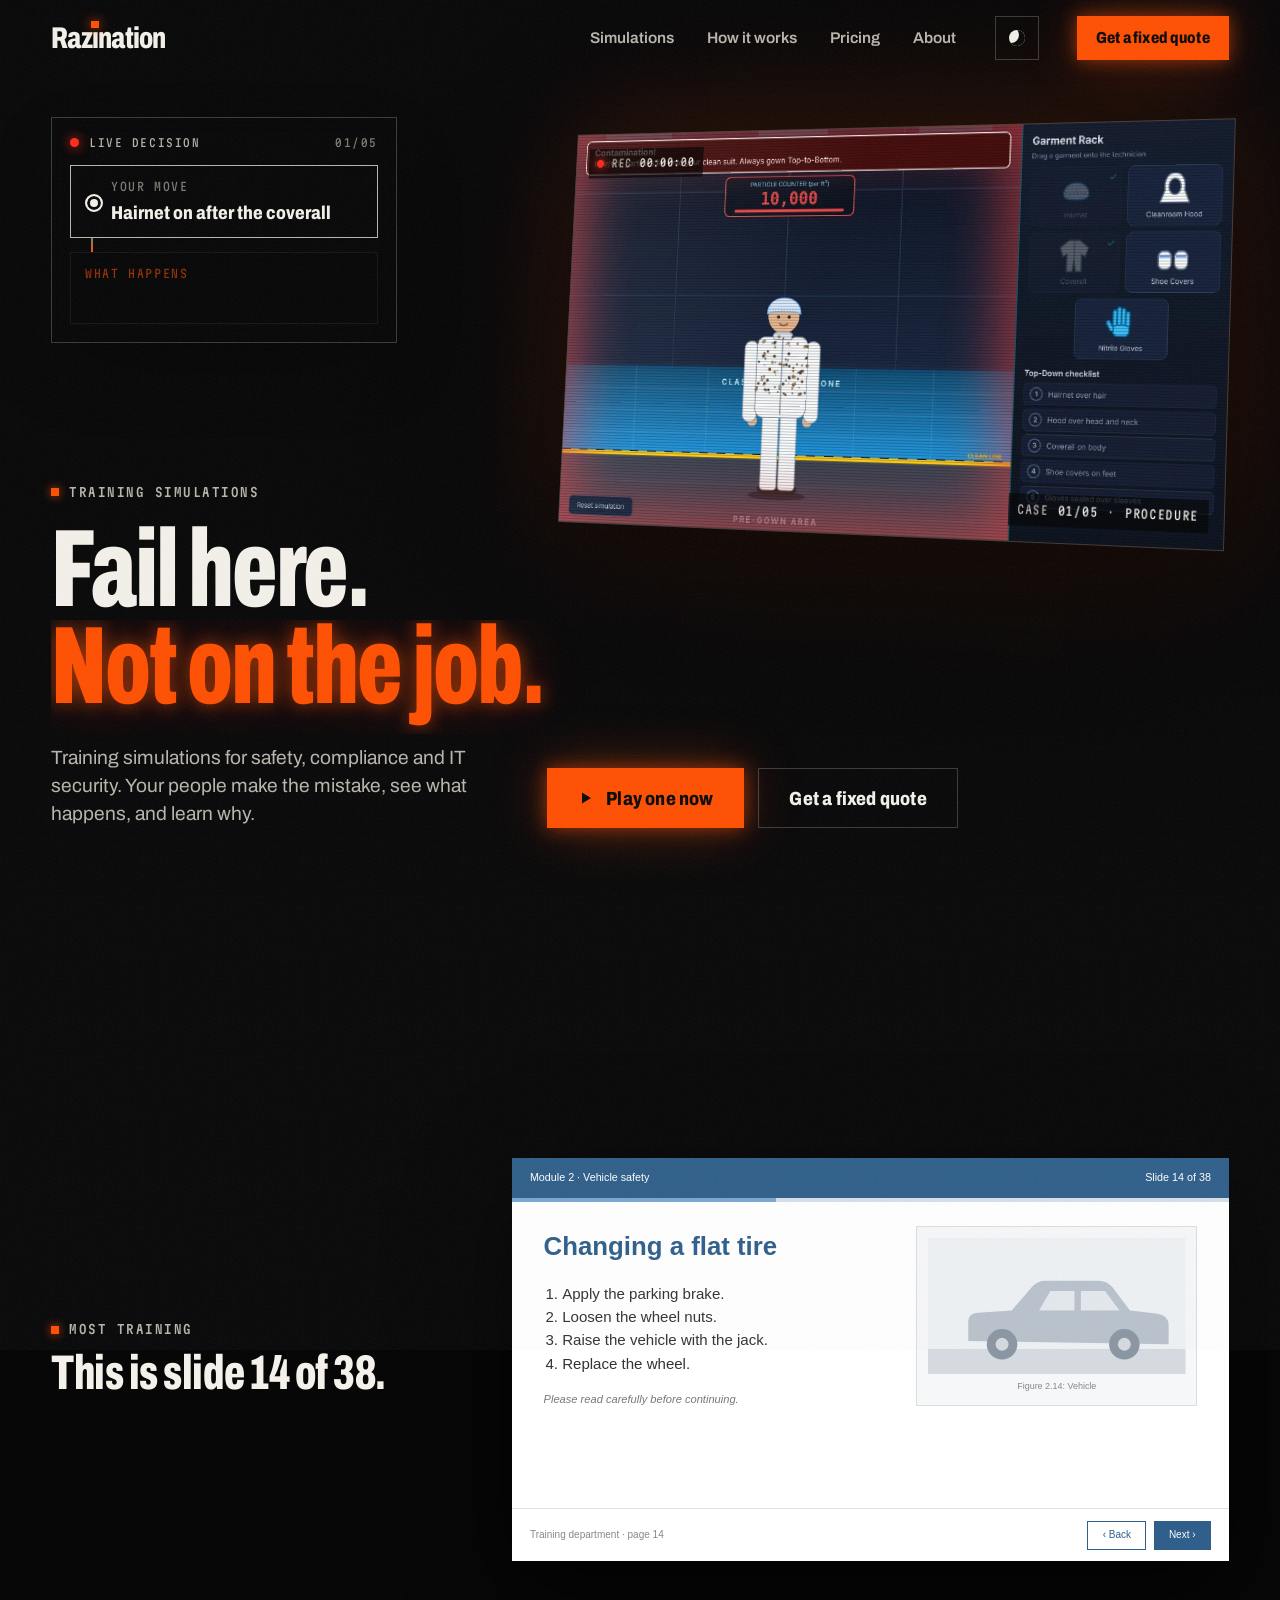
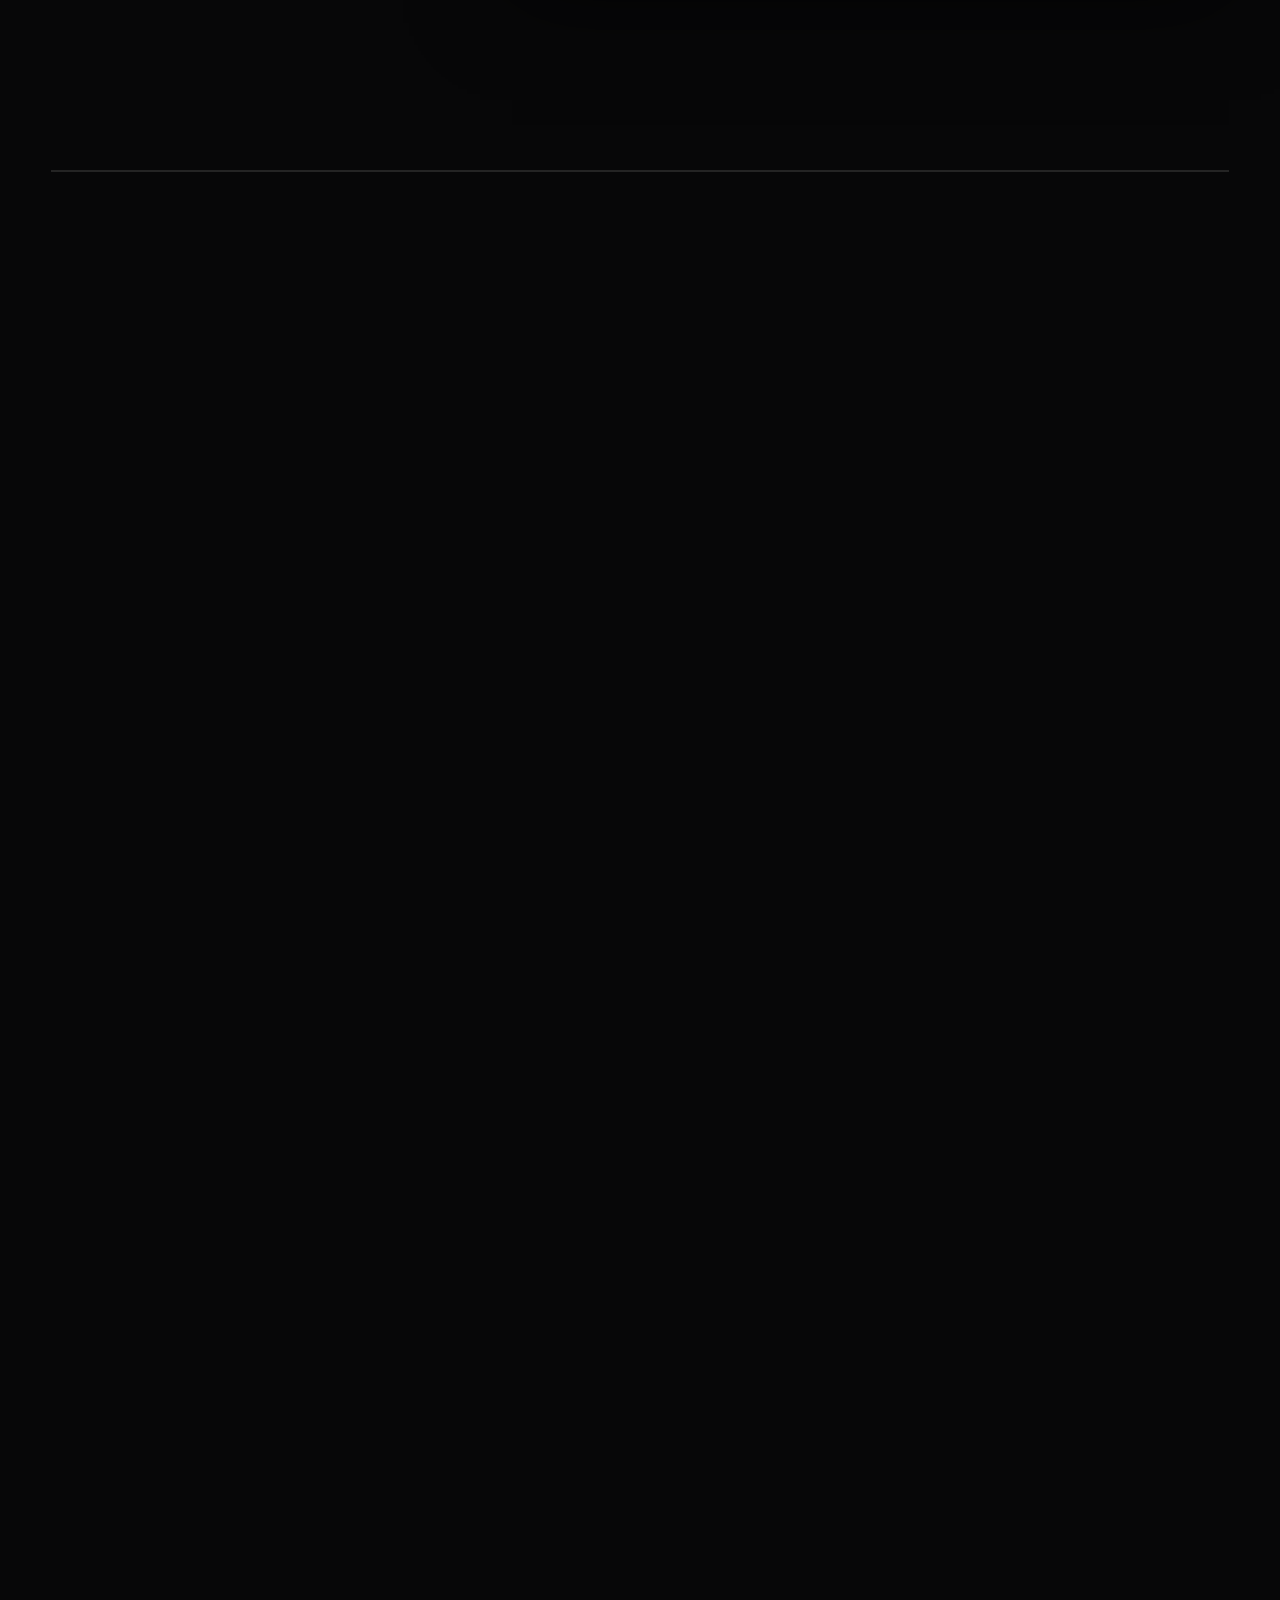
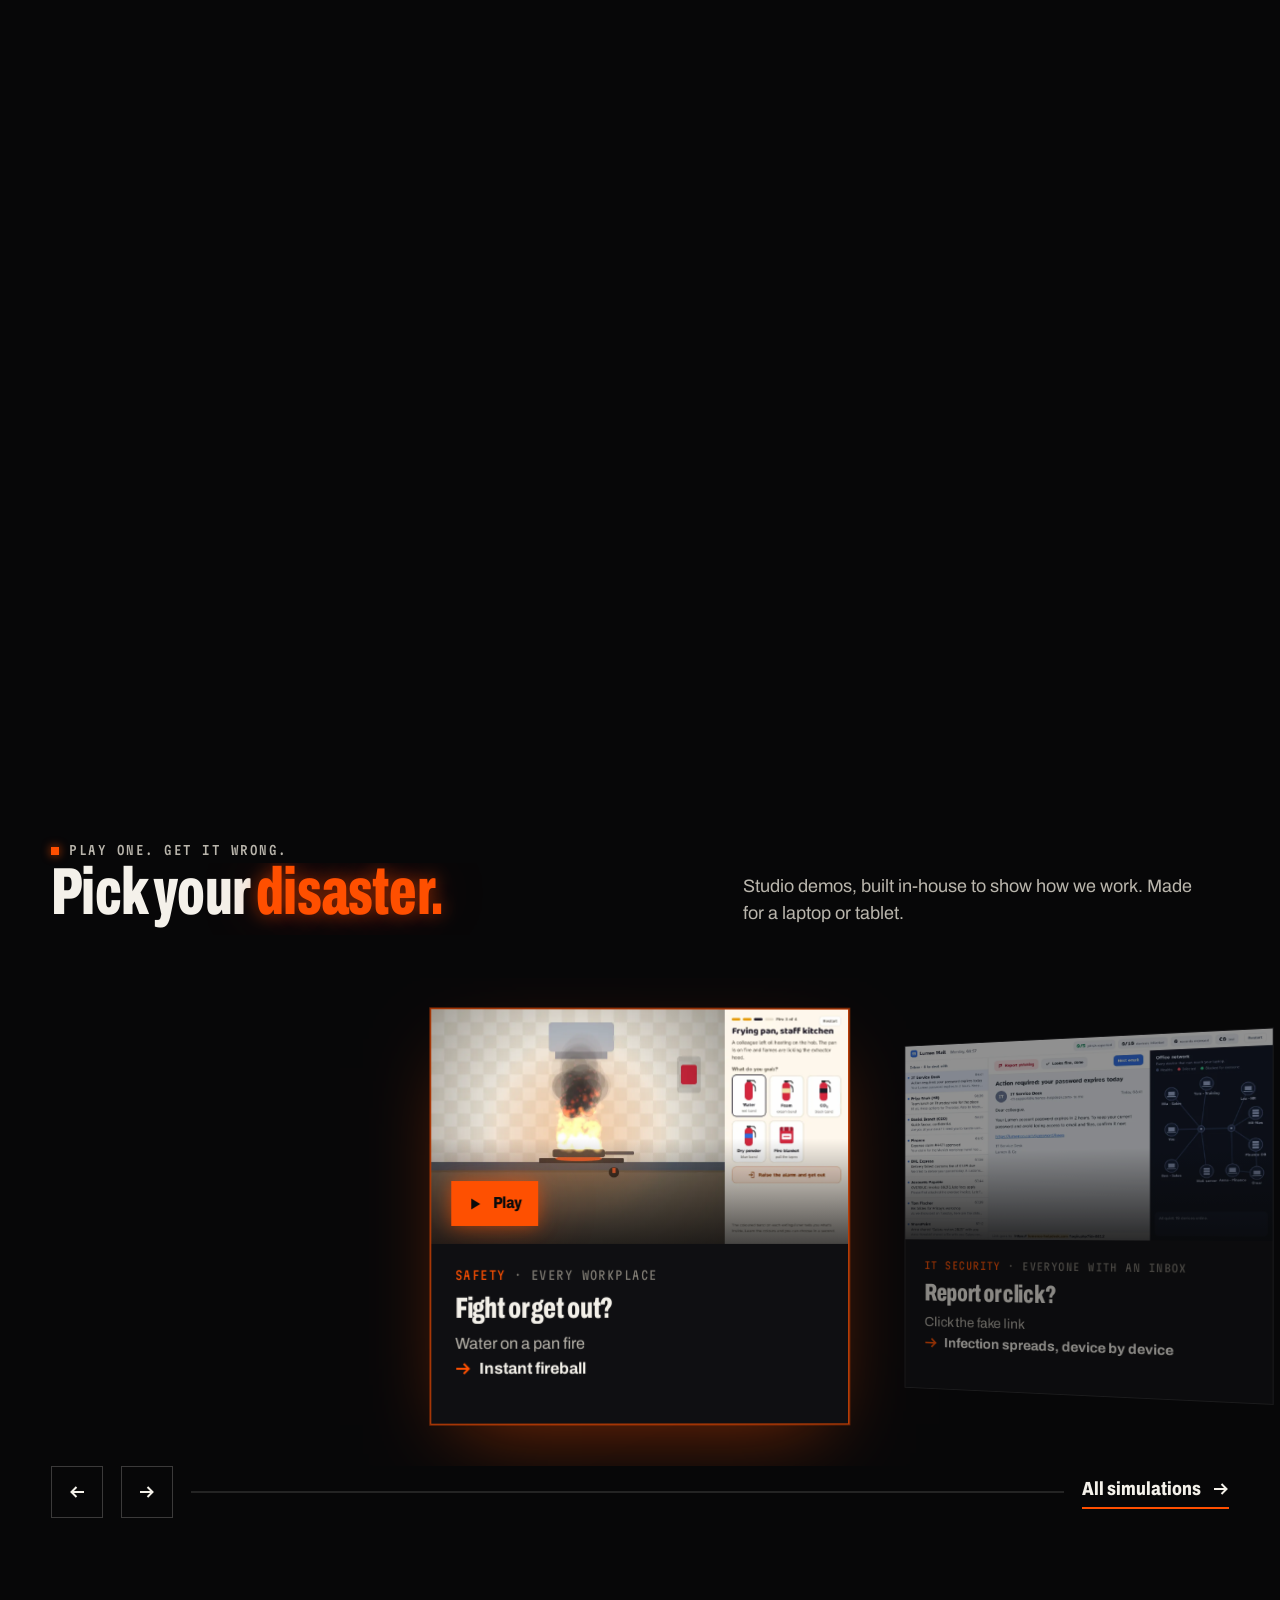
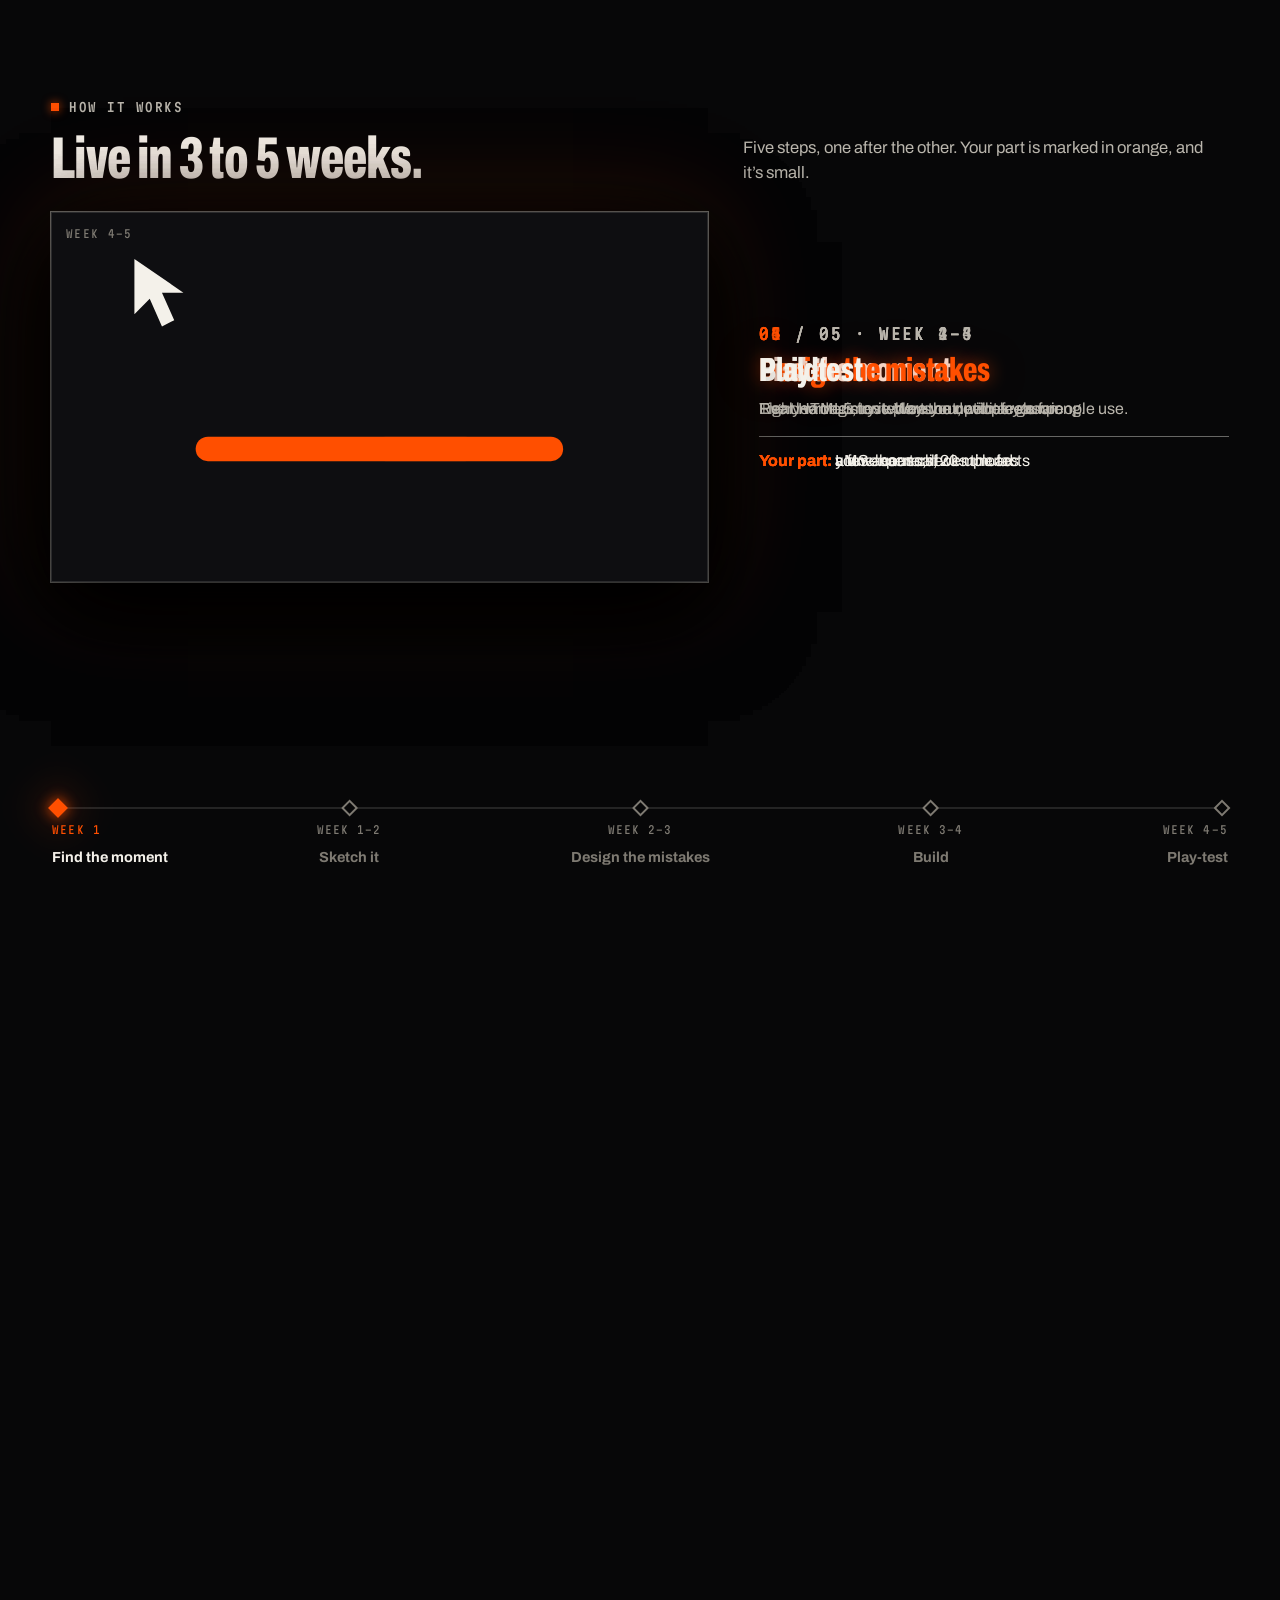
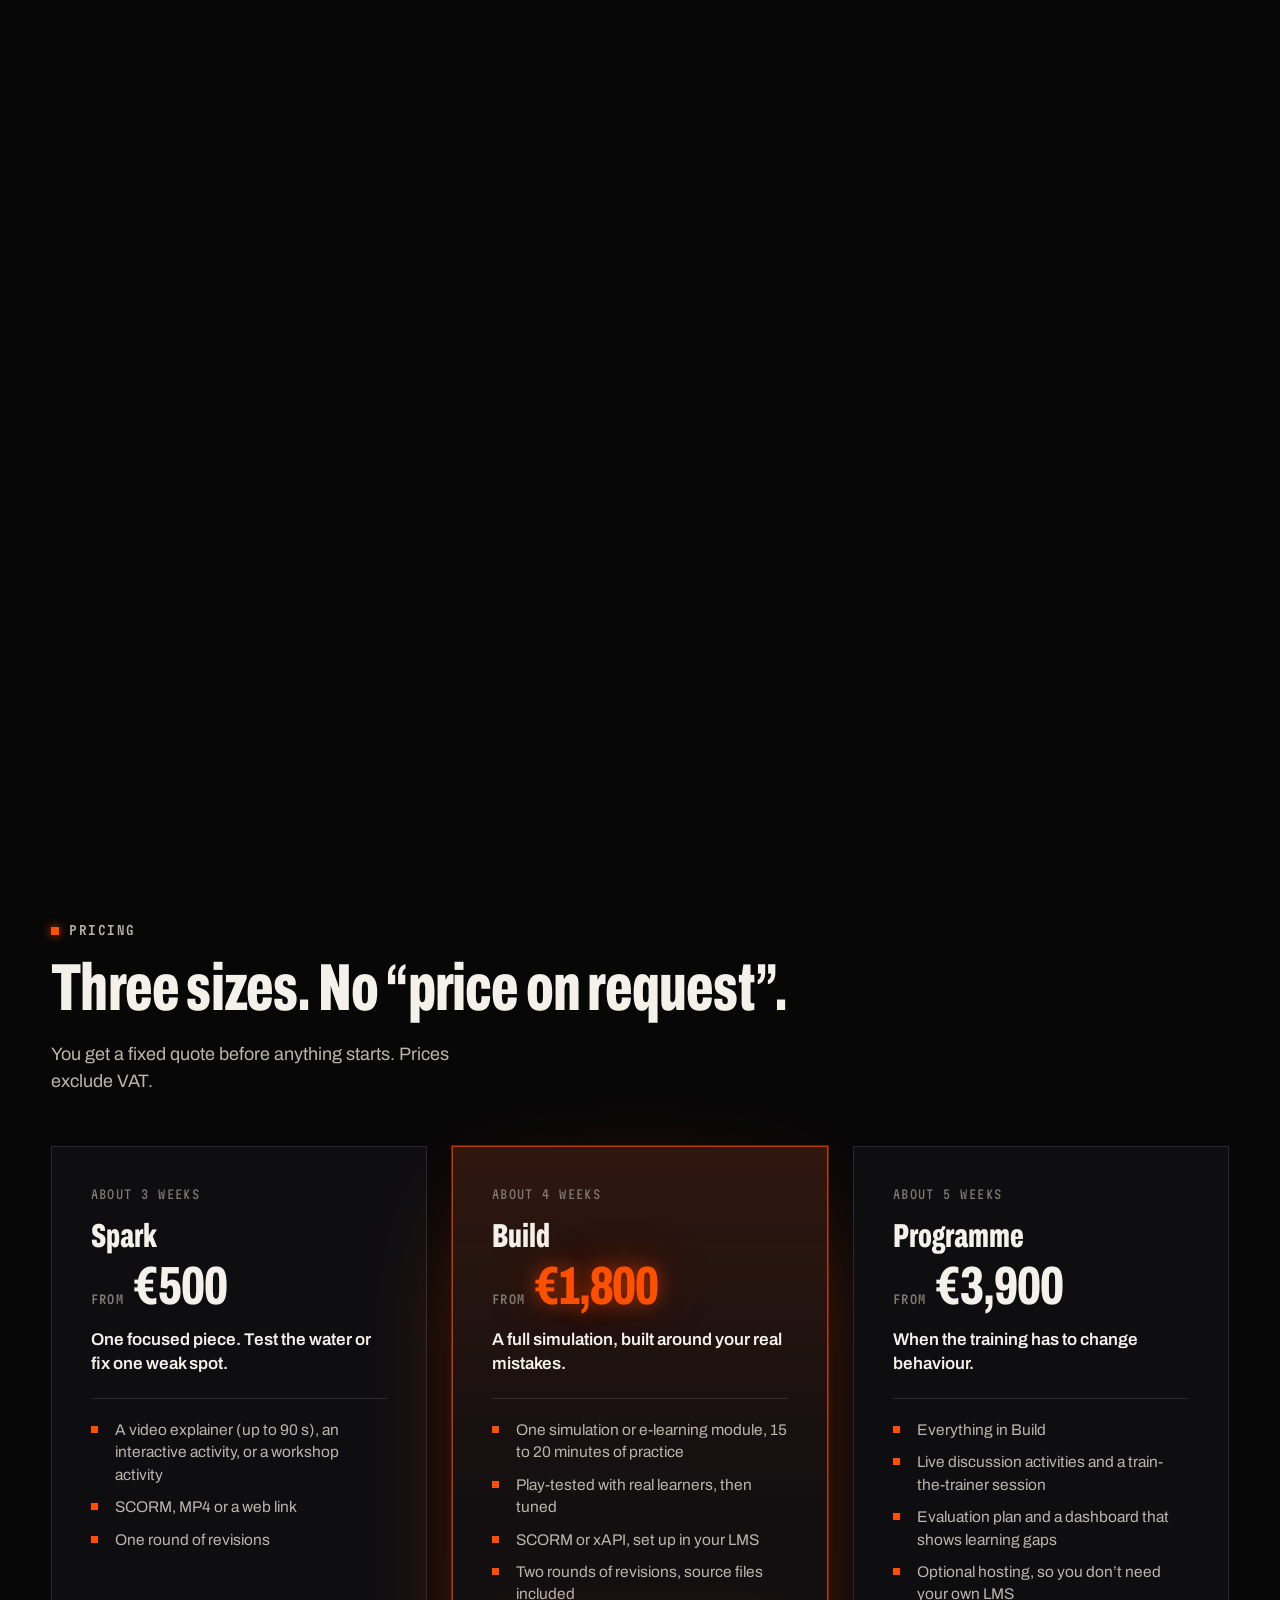
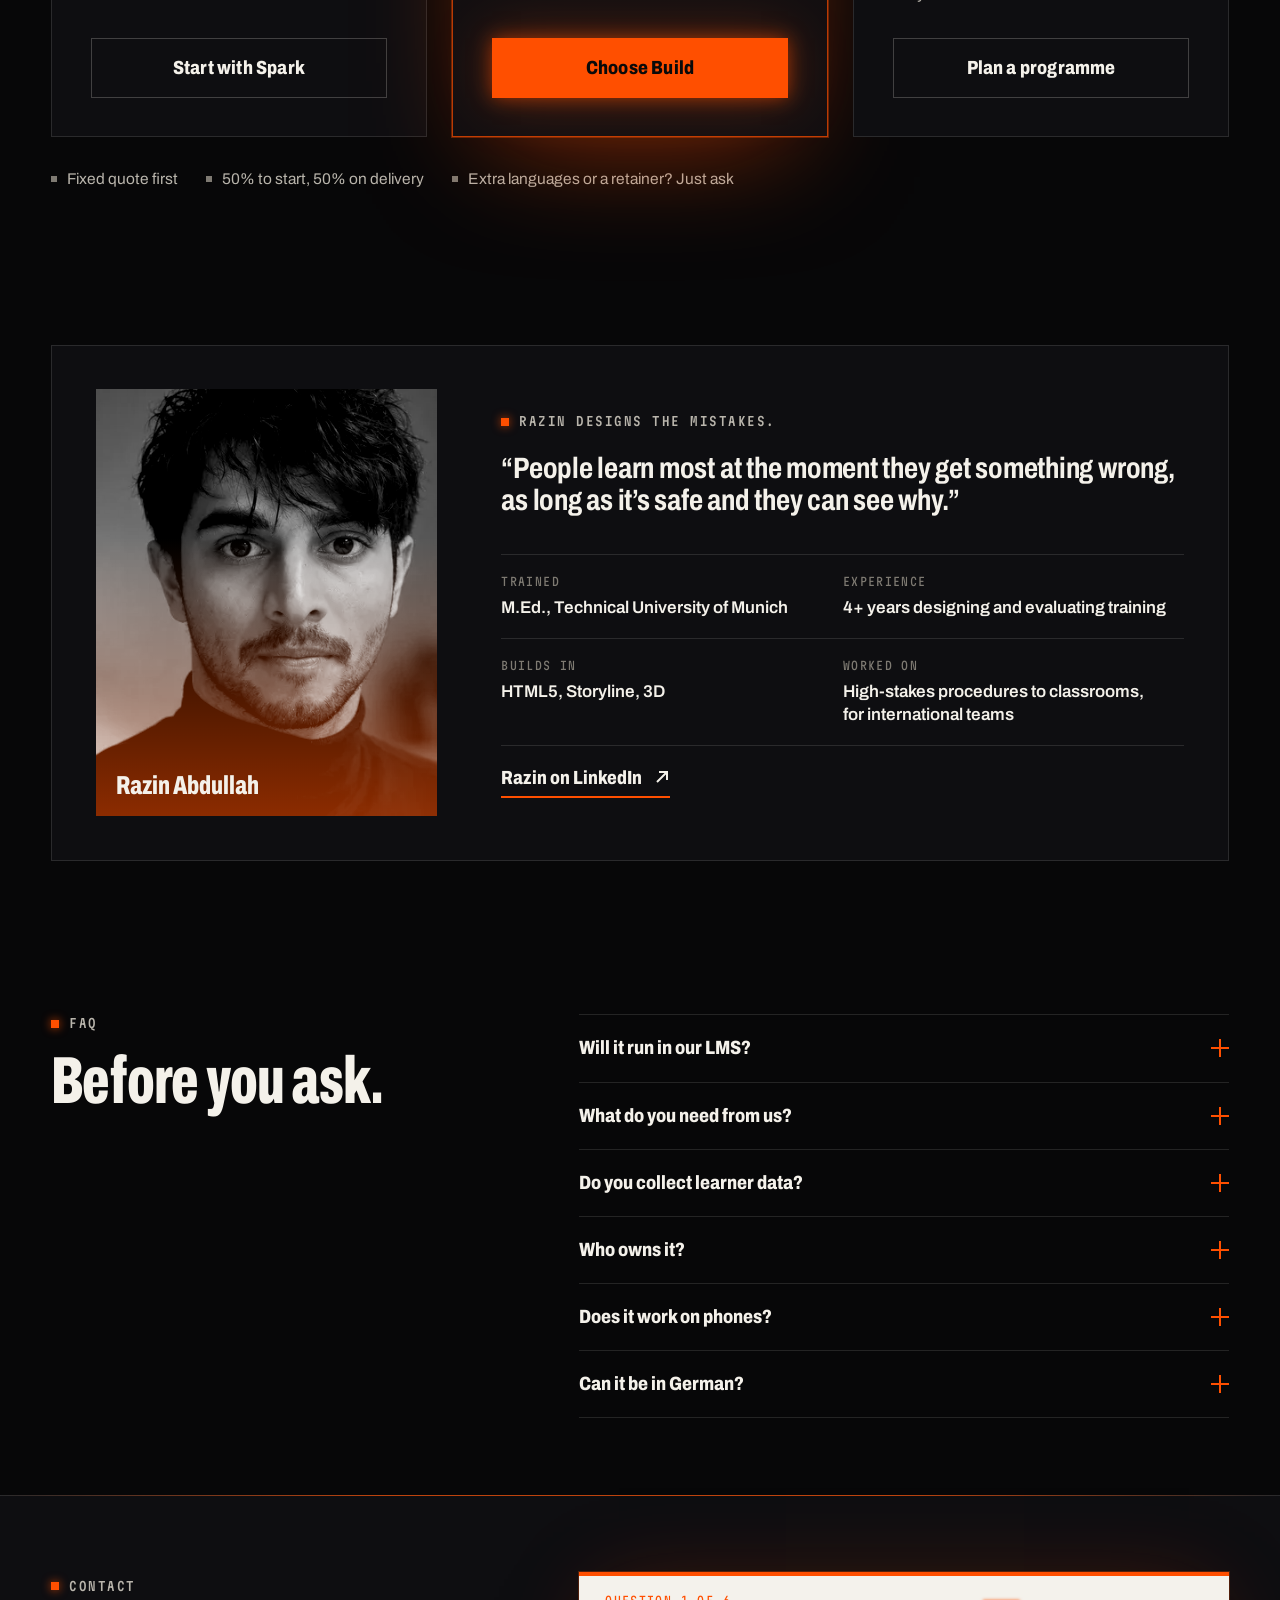
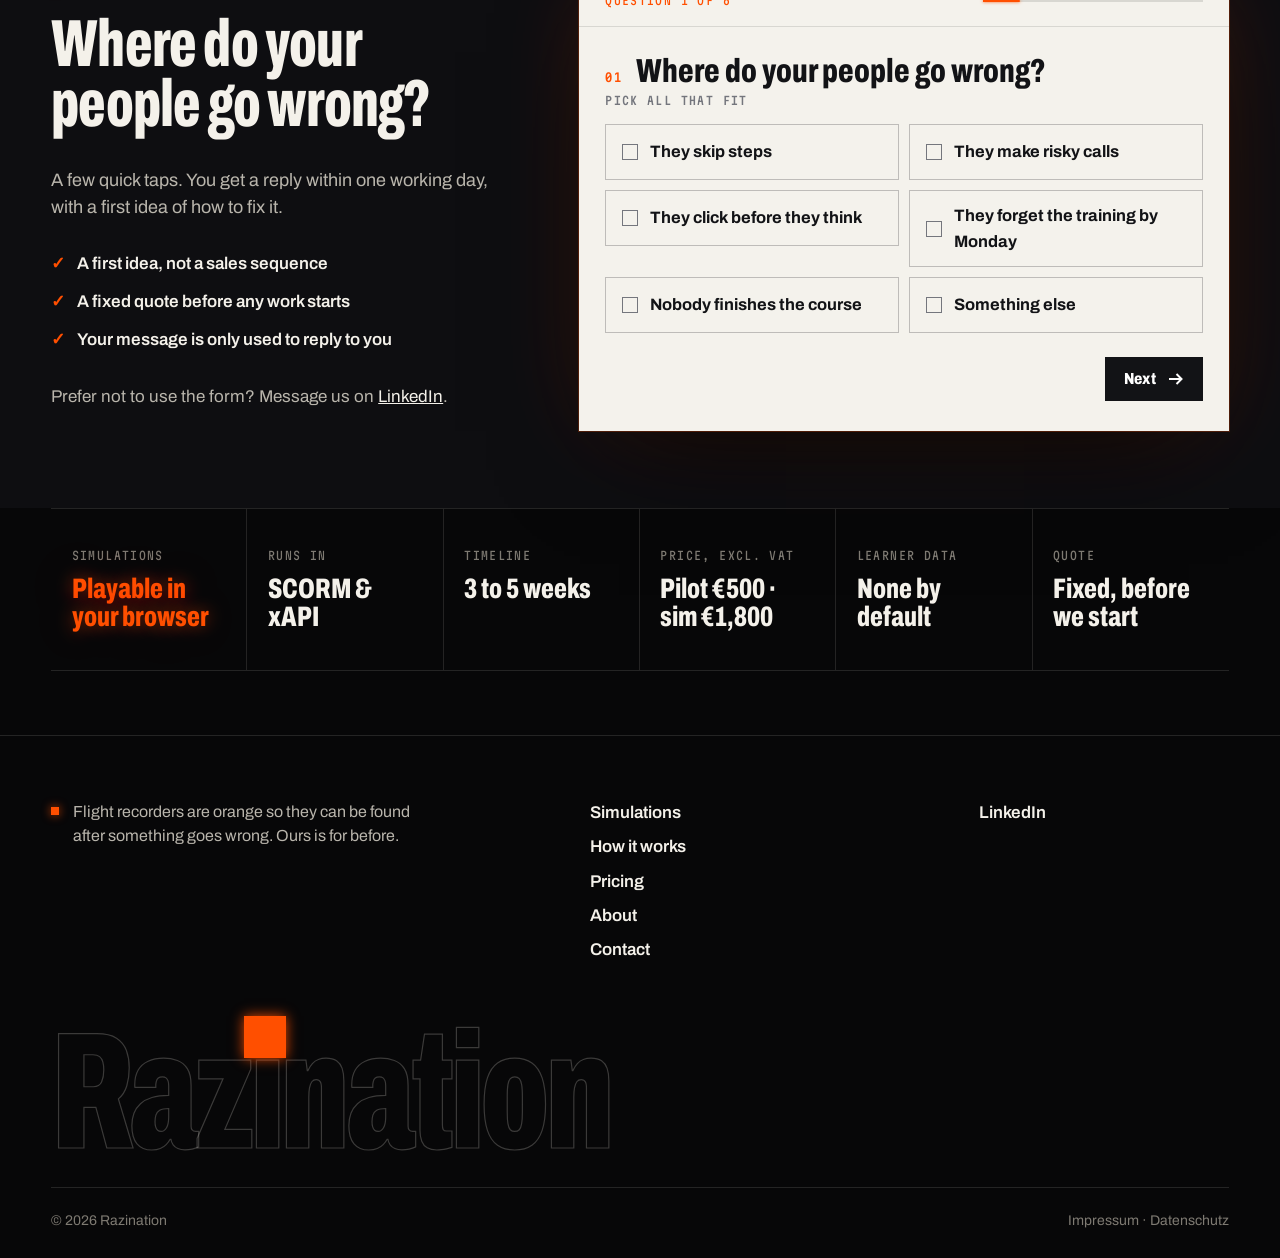
==== commit fbd89858: "Hero: the decision panel moves to the left on laptops and tablets Your move looks like a picked answ" ====
--- a/index.html
+++ b/index.html
@@ -71,9 +71,10 @@
       </div>
     <!--/@hero--></div>
     <div class="cue" aria-hidden="true">
-      <span class="cue__lab">Your move</span><span class="cue__do" data-do>—</span>
+      <p class="cue__head"><i class="rec"></i>Live decision <span data-case2>01</span></p>
+      <div class="cue__step cue__step--do"><span class="cue__lab">Your move</span><span class="cue__do" data-do>—</span></div>
       <span class="cue__arr">→</span>
-      <span class="cue__lab cue__lab--hot">What happens</span><span class="cue__hap" data-hap>—</span>
+      <div class="cue__step cue__step--hap"><span class="cue__lab cue__lab--hot">What happens</span><span class="cue__hap" data-hap>—</span></div>
       <span class="cue__bar"><i data-bar></i></span>
     </div>
   </section>
--- a/css/site.css
+++ b/css/site.css
@@ -110,7 +110,7 @@
 .hero__media{position:absolute;inset:0;z-index:-2;background:#000;overflow:hidden}
 .hero__amb{position:absolute;inset:-10%;width:120%;height:120%;filter:blur(60px) saturate(1.8);opacity:.85;transform:scale(1.1)}
 .hero__shade{position:absolute;inset:0;background:radial-gradient(ellipse 70% 80% at 75% 40%,rgba(var(--shade),.1),rgba(var(--shade),.86) 70%),linear-gradient(0deg,var(--bg),rgba(var(--shade),0) 40%)}
-.hero__screen{position:absolute;z-index:-1;right:var(--gut);top:clamp(110px,15vh,160px);width:min(50vw,860px);aspect-ratio:16/9;background:#000;
+.hero__screen{position:absolute;z-index:-1;right:var(--gut);top:clamp(100px,13vh,150px);width:min(60vw,98vh,1040px);aspect-ratio:16/9;background:#000;
   transform:perspective(1800px) rotateY(-16deg) rotateX(4deg) rotateZ(.5deg);transform-origin:100% 50%;
   box-shadow:0 0 0 1px var(--rule-2),0 40px 110px var(--card-shadow),0 0 140px rgba(255,79,0,.22);overflow:hidden}
 .hero__poster,.hero__v{position:absolute;inset:0;width:100%;height:100%;object-fit:cover;transition:opacity .6s}
@@ -146,6 +146,41 @@
 .cue__arr{color:var(--fg-3);margin:0 4px}
 .cue__bar{position:absolute;left:0;right:0;top:-1px;height:1px;overflow:hidden}
 .cue__bar i{display:block;height:100%;width:100%;background:var(--hot);box-shadow:0 0 8px var(--hot);transform-origin:left;transform:scaleX(var(--p,0))}
+.cue__head{display:none}
+.cue__step{display:flex;flex-wrap:wrap;align-items:baseline;gap:6px 14px}
+/* laptops and tablets: the decision sits on the left, like the choice and result panels in a simulation */
+@media(min-width:901px){
+  .cue{top:clamp(96px,13vh,150px);bottom:auto;right:auto;width:clamp(260px,27vw,400px);display:grid;gap:14px;padding:16px 18px 18px;border:1px solid var(--rule-2);
+    background:rgba(var(--shade),.62);-webkit-backdrop-filter:blur(12px);backdrop-filter:blur(12px);box-shadow:0 30px 80px -30px var(--card-shadow)}
+  .cue__bar{top:-1px;height:2px}
+  .cue__head{display:flex;align-items:center;gap:10px;font-family:var(--mono);font-stretch:75%;font-size:11px;letter-spacing:.14em;text-transform:uppercase;color:var(--fg-2)}
+  .cue__head span{margin-left:auto;color:var(--fg-3)}
+  .cue__step{position:relative;display:grid;gap:7px;padding:12px 14px 13px;border:1px solid var(--rule-2);background:rgba(var(--shade),.5)}
+  .cue__do,.cue__hap{font-size:clamp(17px,1.45vw,22px);line-height:1.12}
+  /* your move looks like a picked answer */
+  .cue__step--do{padding-left:40px;border-color:var(--fg-2)}
+  .cue__step--do::before{content:"";position:absolute;left:14px;top:50%;width:14px;height:14px;margin-top:-7px;border:2px solid var(--fg);border-radius:50%;box-shadow:inset 0 0 0 3px rgba(var(--shade),1);background:var(--fg)}
+  .cue.is-new .cue__step--do{animation:pick .7s var(--ease)}
+  @keyframes pick{0%{transform:scale(1)}30%{transform:scale(.96);background:rgba(244,241,234,.14)}100%{transform:none}}
+  /* the link between move and consequence */
+  .cue__arr{display:none}
+  .cue__step--do::after{content:"";position:absolute;left:20px;bottom:-15px;width:2px;height:14px;background:linear-gradient(var(--fg-3),var(--hot))}
+  /* what happens waits, then lands with a flash */
+  .cue__step--hap{border-color:var(--rule);opacity:.55;transition:opacity .3s,border-color .3s,background .3s,box-shadow .3s}
+  .cue.is-hap .cue__step--hap{opacity:1;border-color:var(--hot);background:rgba(255,79,0,.13);box-shadow:0 0 0 1px rgba(255,79,0,.35),0 0 40px -6px rgba(255,79,0,.55);animation:land .6s var(--ease)}
+  @keyframes land{0%{transform:translateY(8px);background:rgba(255,79,0,.5)}100%{transform:none}}
+  .cue__hap{color:var(--hot)}
+}
+@media(min-width:901px) and (max-height:820px){
+  .cue{top:88px;gap:10px;padding:12px 14px 14px}
+  .cue__step{padding:9px 12px 10px;gap:5px}
+  .cue__step--do{padding-left:36px}
+  .cue__step--do::after{bottom:-11px;height:10px}
+  .cue__do,.cue__hap{font-size:clamp(16px,1.3vw,19px)}
+}
+html[data-theme=light] .cue{box-shadow:0 20px 50px -24px rgba(18,19,22,.35)}
+html[data-theme=light] .cue__step--do::before{box-shadow:inset 0 0 0 3px #fff}
+@media(min-width:901px){.hero{padding-bottom:clamp(48px,8vh,90px)}}
 @media(max-width:700px){.hero{padding-bottom:160px}.hud--tr{display:none}.hero__h{margin-bottom:24px}.hero__cta .btn{flex:1 1 100%}}
 
 .hero--page{min-height:auto;padding-top:150px;padding-bottom:30px}
@@ -616,3 +651,5 @@
 html[data-theme=light] .top.is-scrolled{background:rgba(255,255,255,.86)}
 html[data-theme=light] .player{background:#0B0B0C;color:#F4F1EA;--fg:#F4F1EA;--fg-2:#B9B5AC;--rule:rgba(244,241,234,.12);--rule-2:rgba(244,241,234,.22)}
 html[data-theme=light] .card__media::after{background:linear-gradient(0deg,rgba(0,0,0,.45),rgba(0,0,0,0) 45%)}
+/* laptops and tablets on their side: the footage gets more room */
+@media(min-width:901px) and (max-width:1199px){.hero__screen{width:min(66vw,100vh)}}
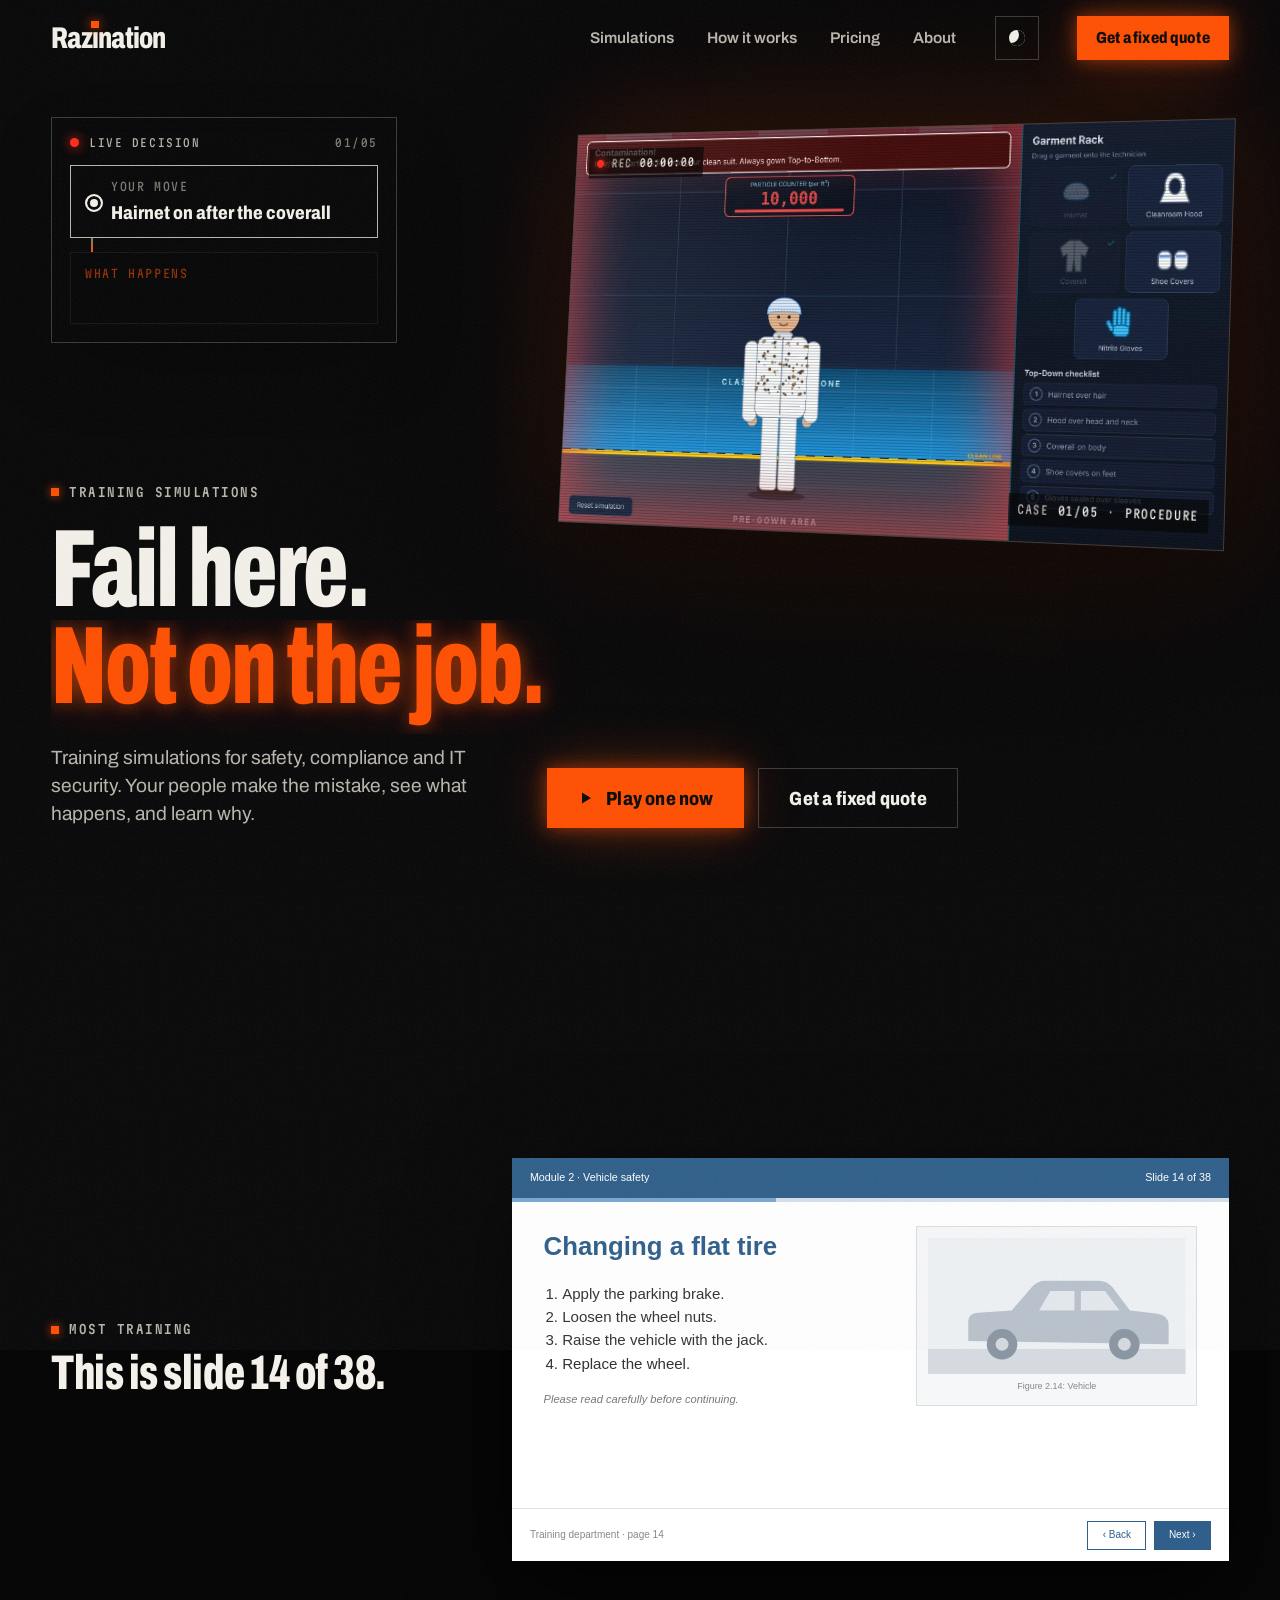
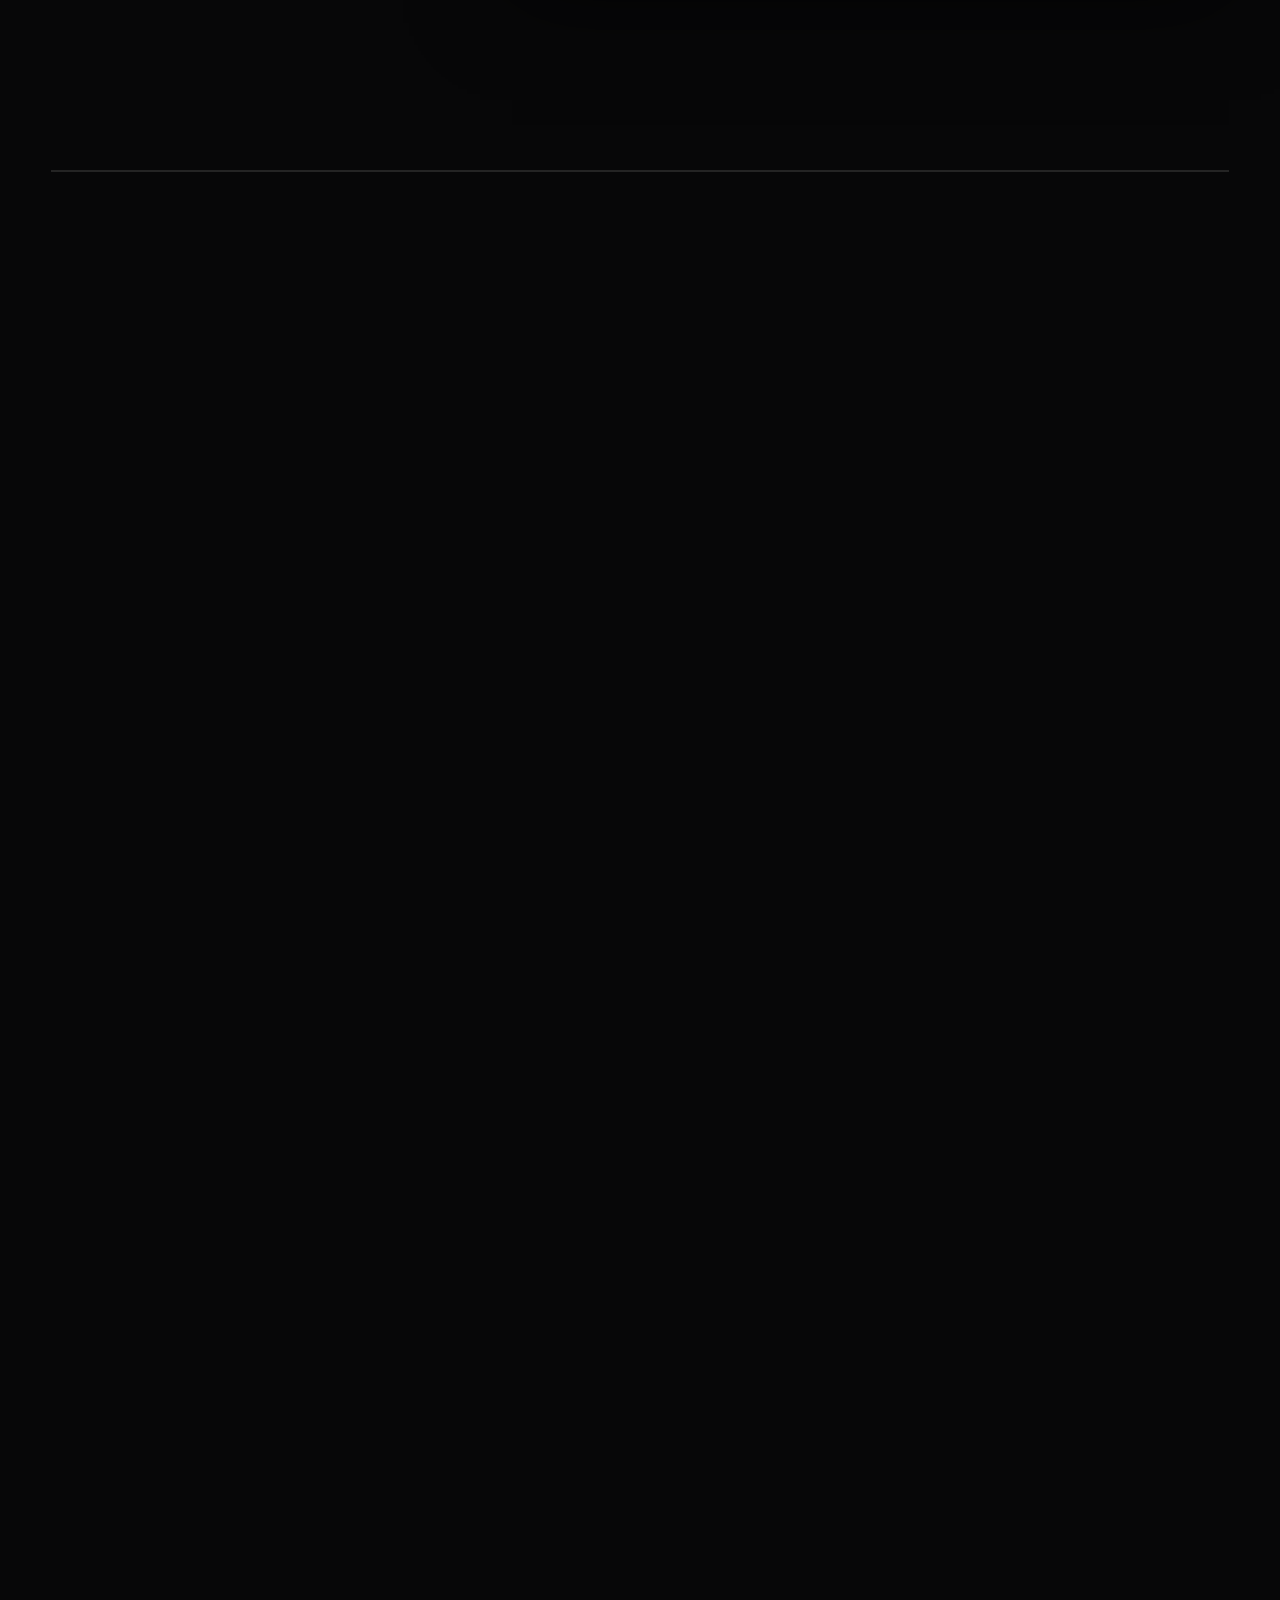
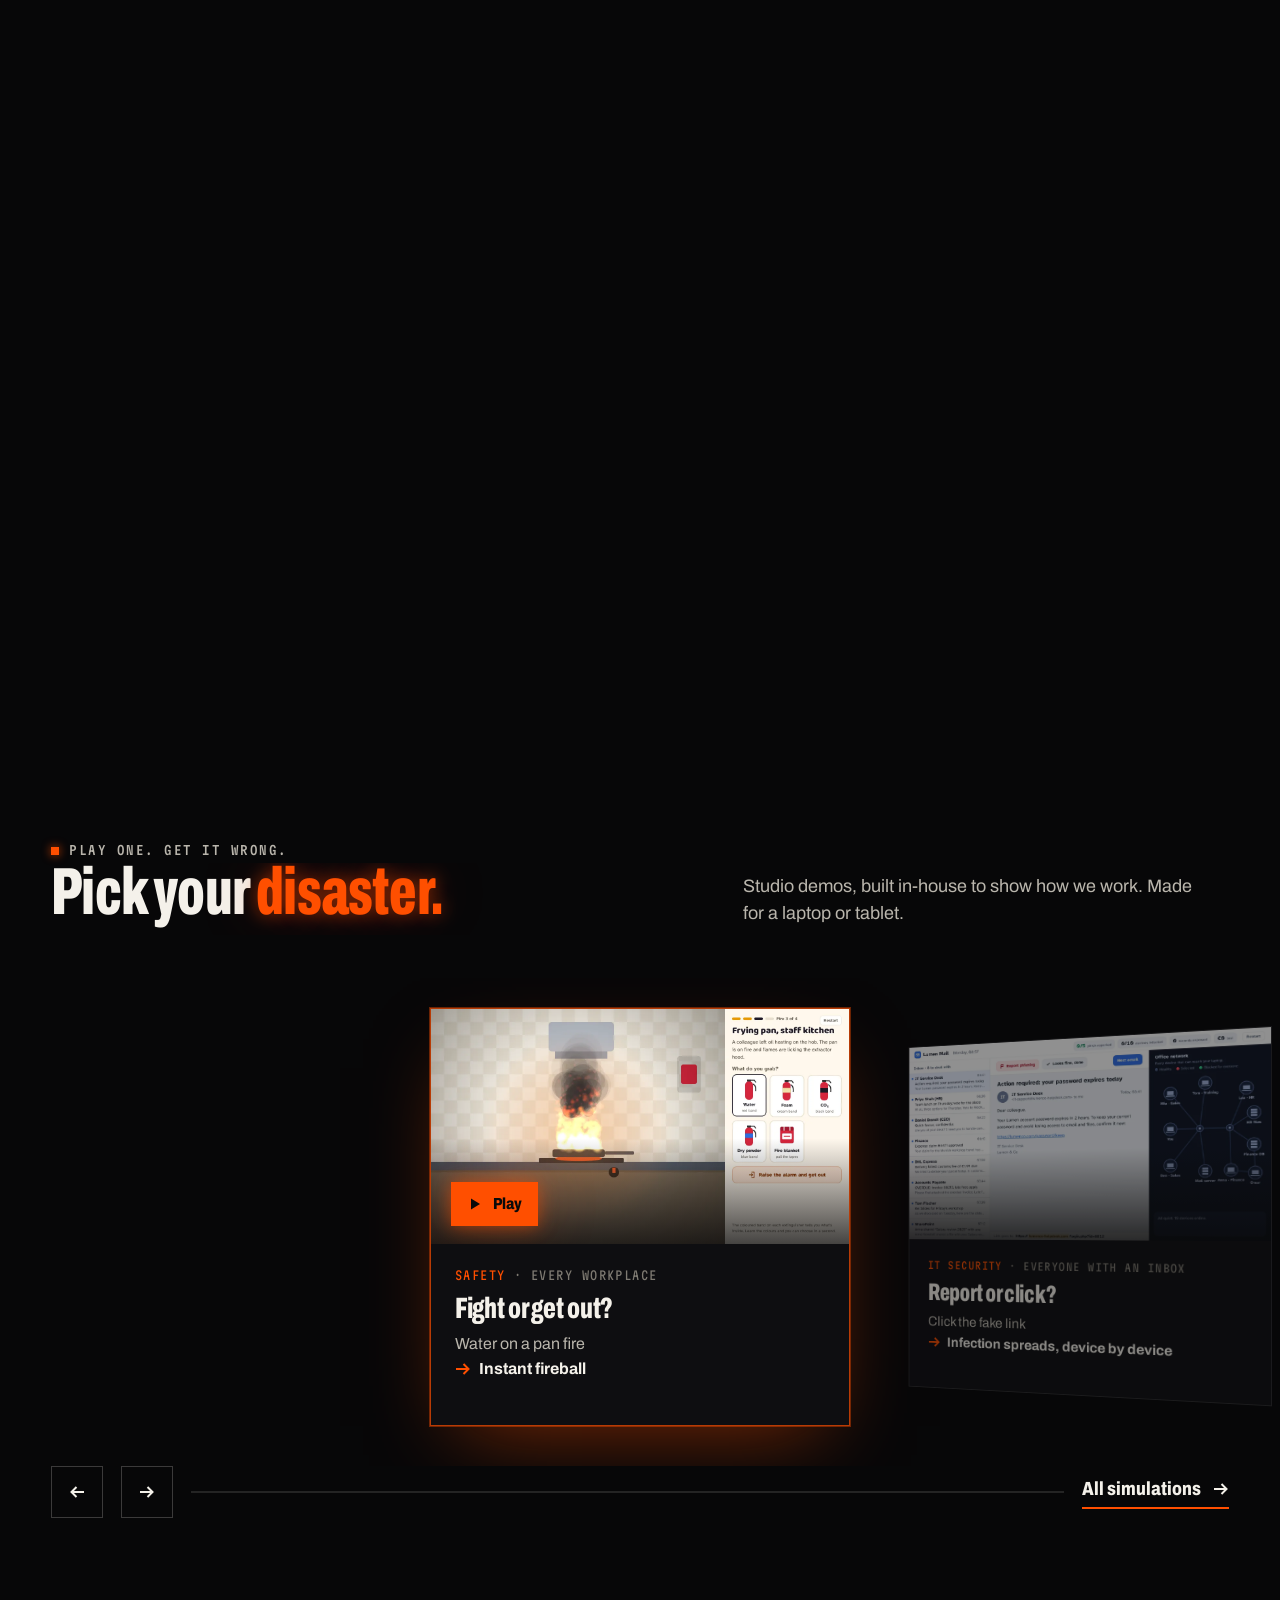
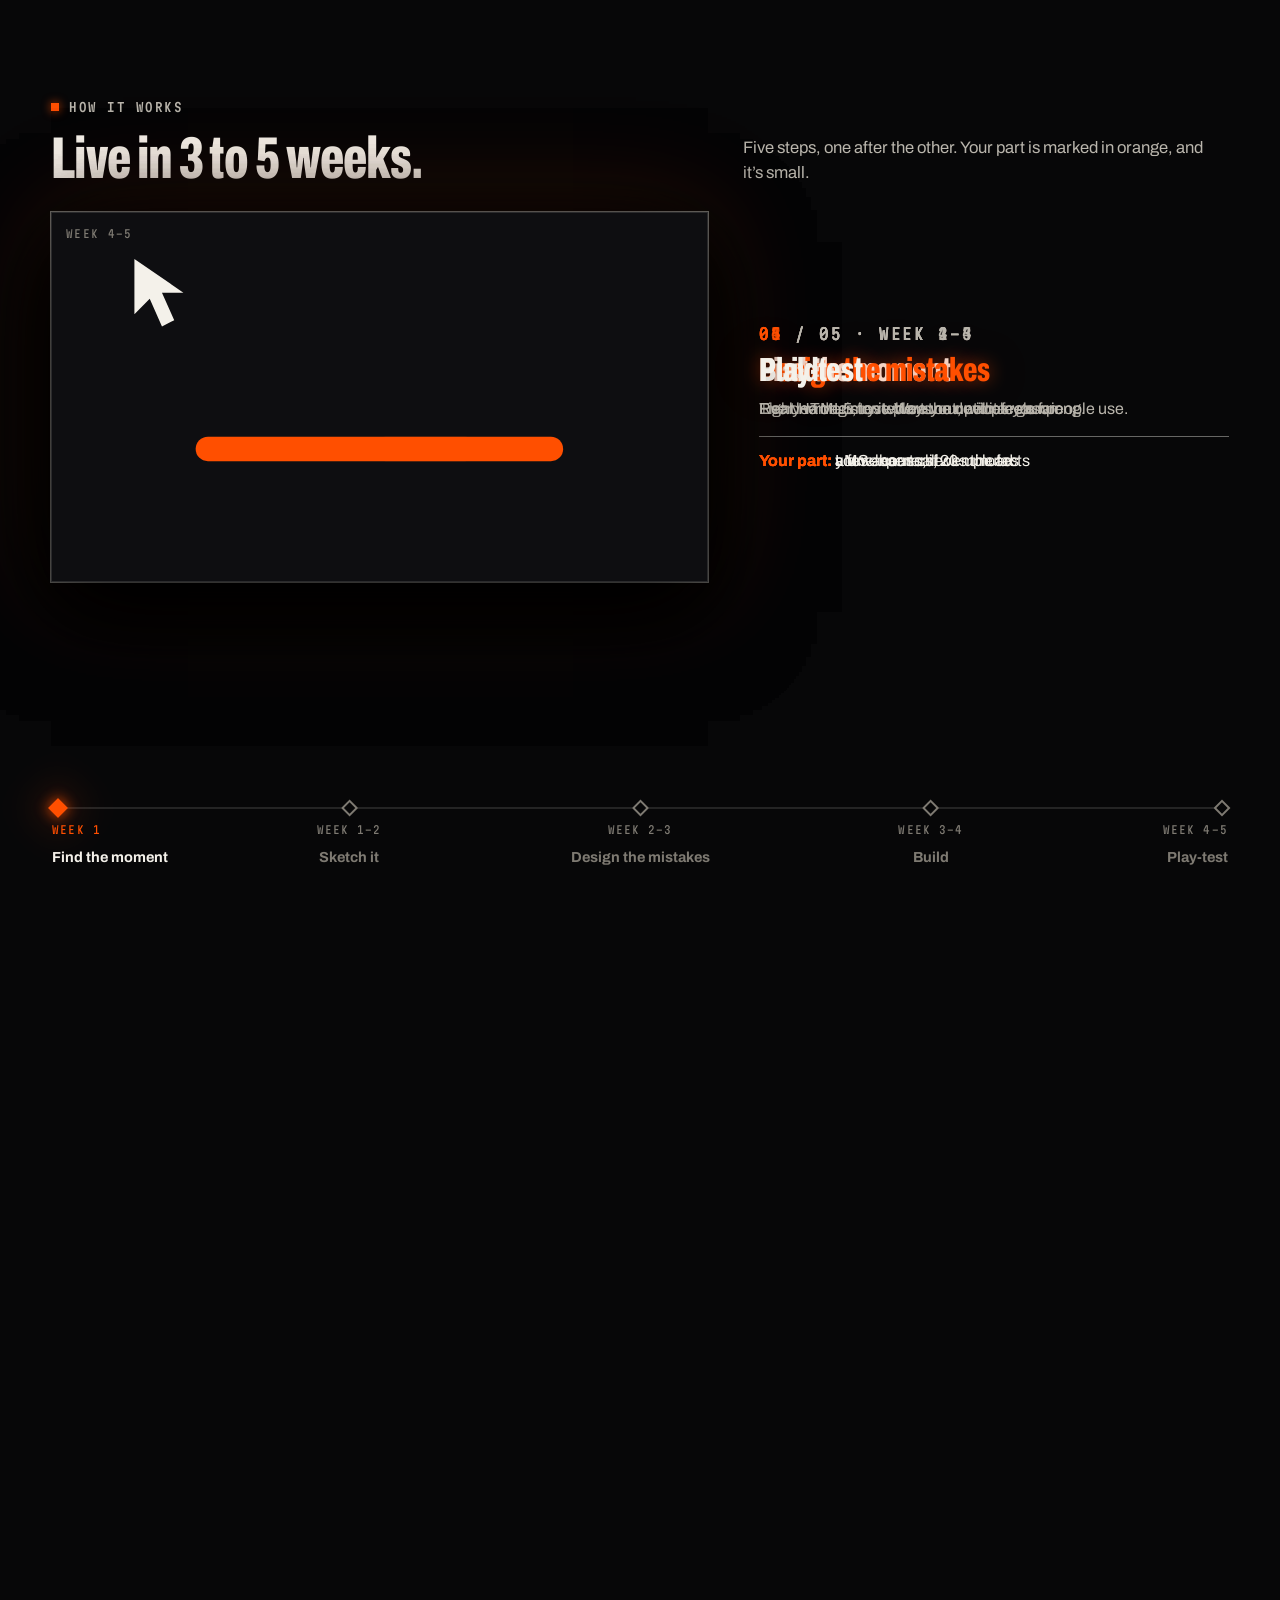
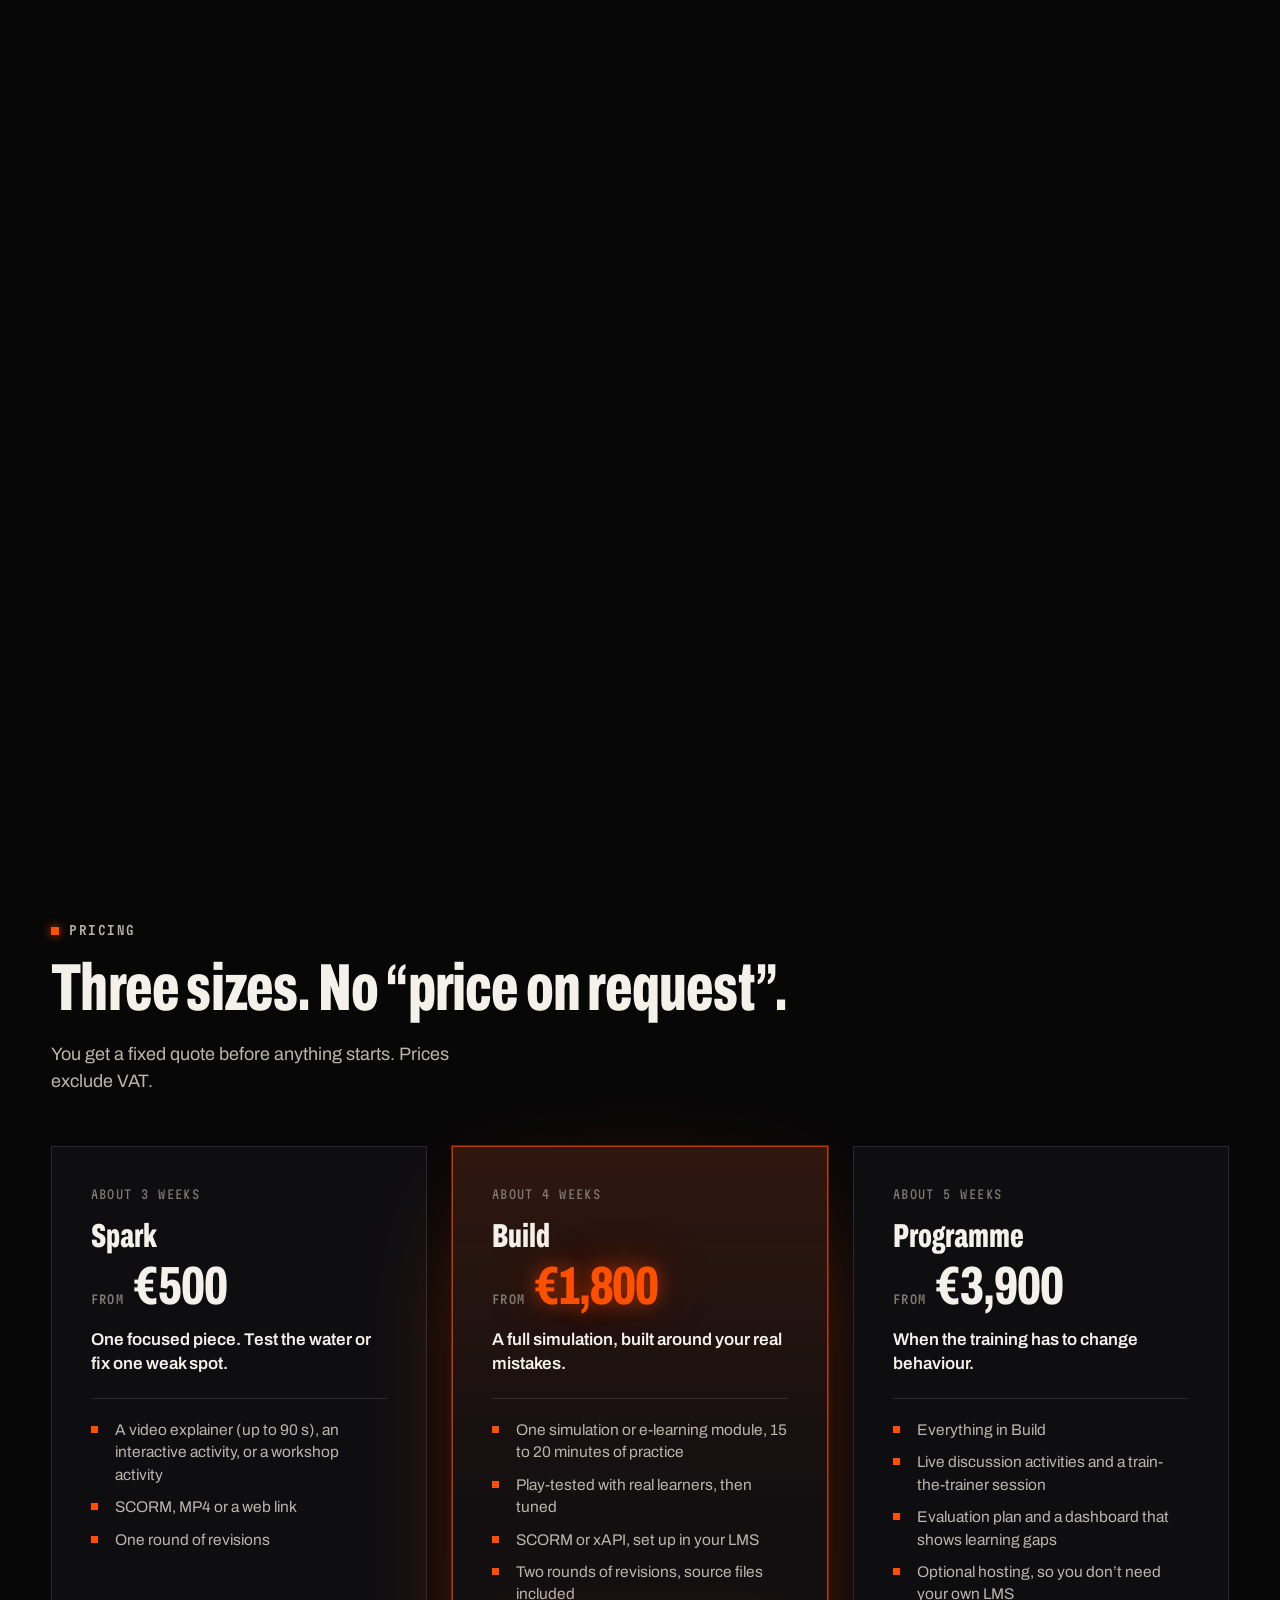
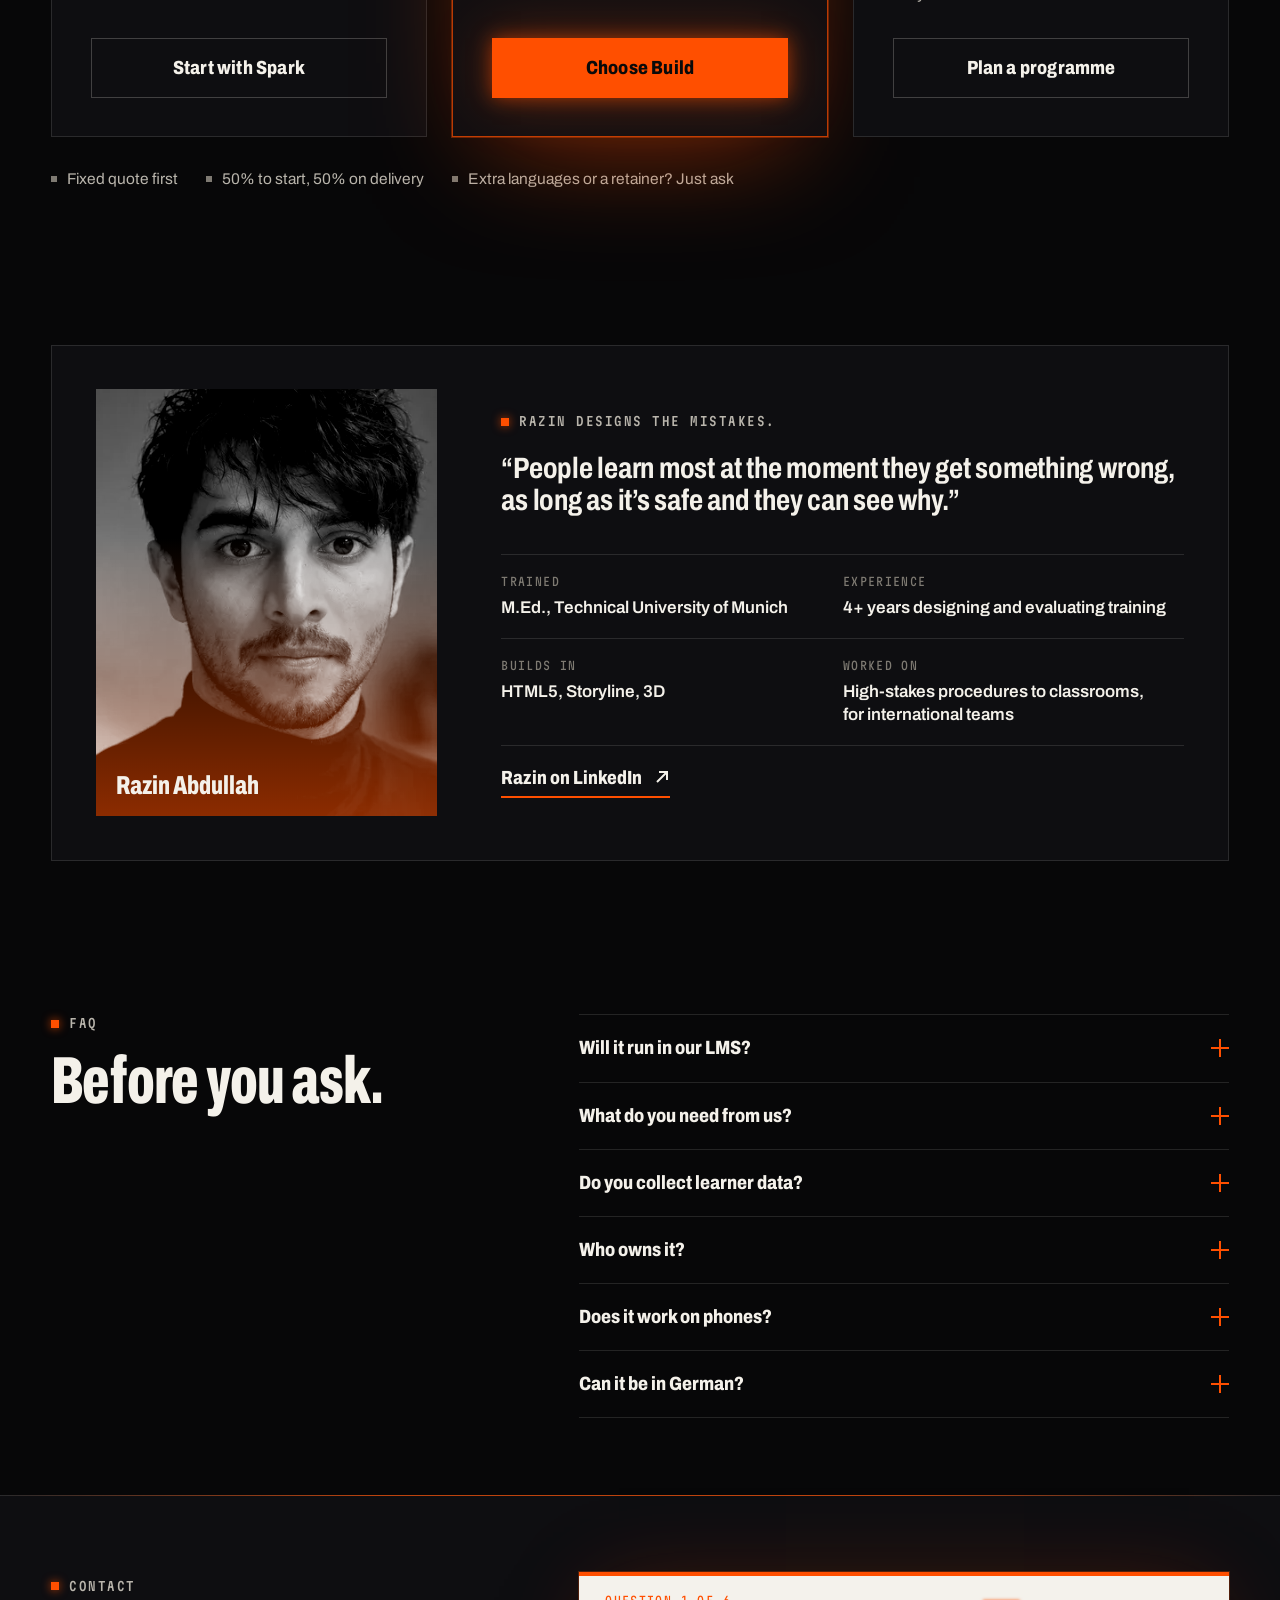
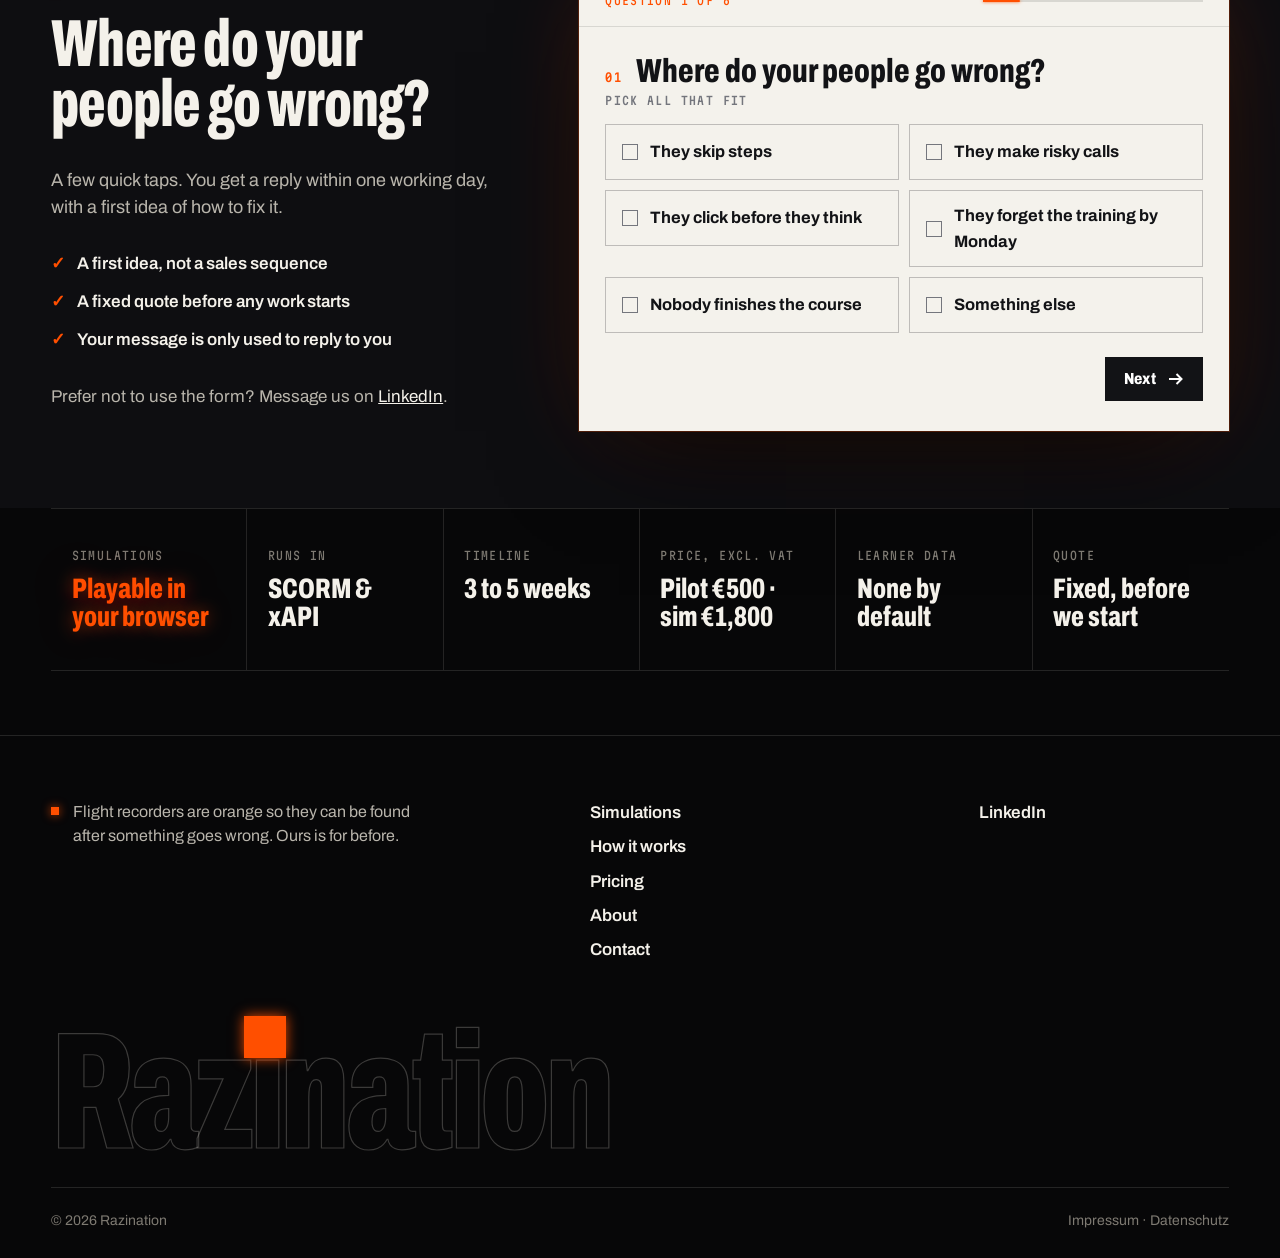
==== commit 3f9cd878: "Update site from admin panel" ====
--- a/index.html
+++ b/index.html
@@ -164,24 +164,6 @@
             <p class="card__topic">Procedure <span>· Semiconductor and pharma staff</span></p>
             <h3>Cleanroom gowning</h3>
             <p class="card__chain"><span>Hairnet on after the coverall</span><b><svg class="ic" aria-hidden="true"><use href="#i-arrow"/></svg>Particles jump: 10 to 10,000</b></p>
-          </div>
-        </article>
-        <article class="card" id="sim-close-the-loop" data-sim="close-the-loop">
-          <button class="card__hit" type="button" data-play="close-the-loop" aria-label="Play Close the loop"></button>
-          <div class="card__media"><img src="img/thumbs/close-the-loop-start.webp" alt="Waste on a conveyor belt heading for an incinerator" loading="lazy"><img class="card__after" src="img/thumbs/close-the-loop.webp" alt="" loading="lazy"><span class="card__play"><svg class="ic" aria-hidden="true"><use href="#i-play"/></svg>Play</span></div>
-          <div class="card__body">
-            <p class="card__topic">Sustainability <span>· Schools, ages 10 to 14</span></p>
-            <h3>Close the loop</h3>
-            <p class="card__chain"><span>Too slow, or the wrong machine</span><b><svg class="ic" aria-hidden="true"><use href="#i-arrow"/></svg>It burns in the incinerator</b></p>
-          </div>
-        </article>
-        <article class="card" id="sim-eco-party" data-sim="eco-party">
-          <button class="card__hit" type="button" data-play="eco-party" aria-label="Play Eco-Party Planner"></button>
-          <div class="card__media"><img src="img/thumbs/eco-party-start.webp" alt="An empty school gym ready to be decorated, next to a balance scale" loading="lazy"><img class="card__after" src="img/thumbs/eco-party.webp" alt="" loading="lazy"><span class="card__play"><svg class="ic" aria-hidden="true"><use href="#i-play"/></svg>Play</span></div>
-          <div class="card__body">
-            <p class="card__topic">Sustainability <span>· Schools</span></p>
-            <h3>Eco-Party Planner</h3>
-            <p class="card__chain"><span>Pick the &quot;compostable&quot; cups</span><b><svg class="ic" aria-hidden="true"><use href="#i-arrow"/></svg>Trap. Compostable in factories only.</b></p>
           </div>
         </article>
         <article class="card" id="sim-wo-ist-der-loeffel" data-sim="wo-ist-der-loeffel">
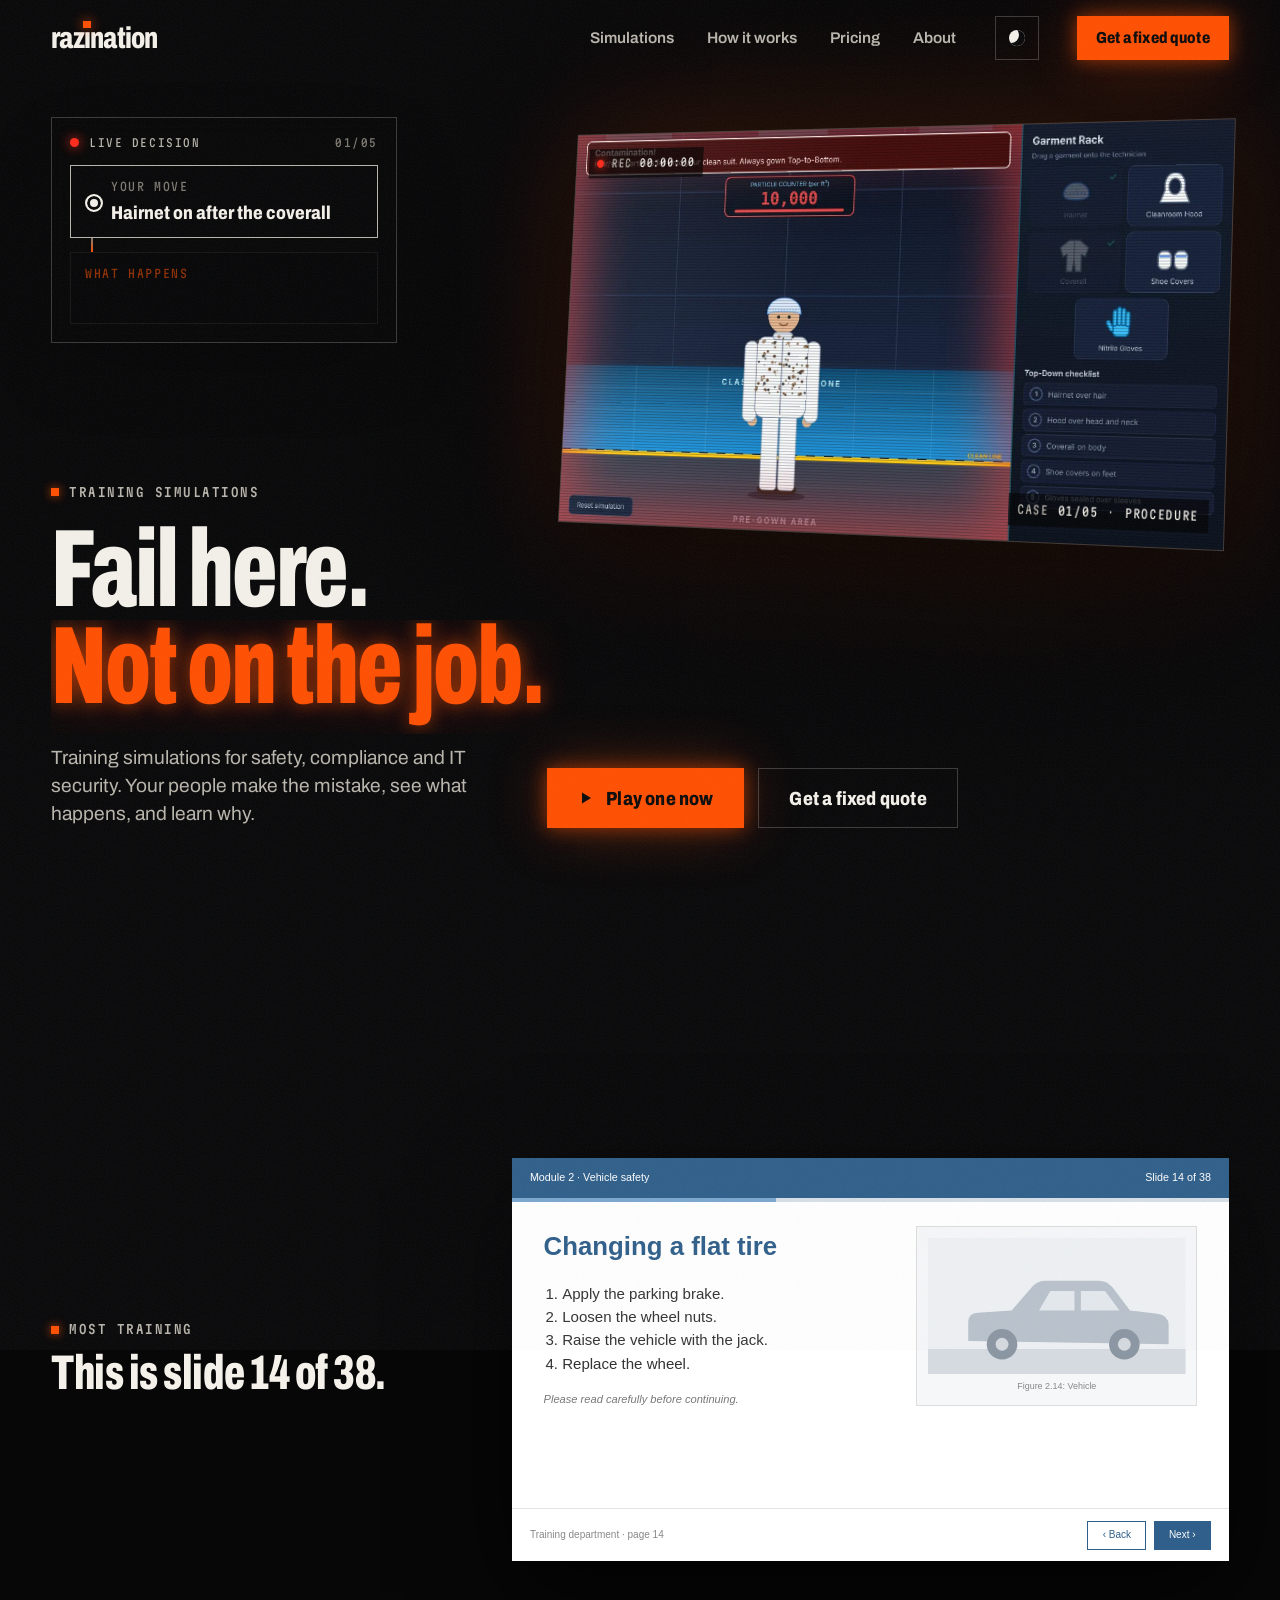
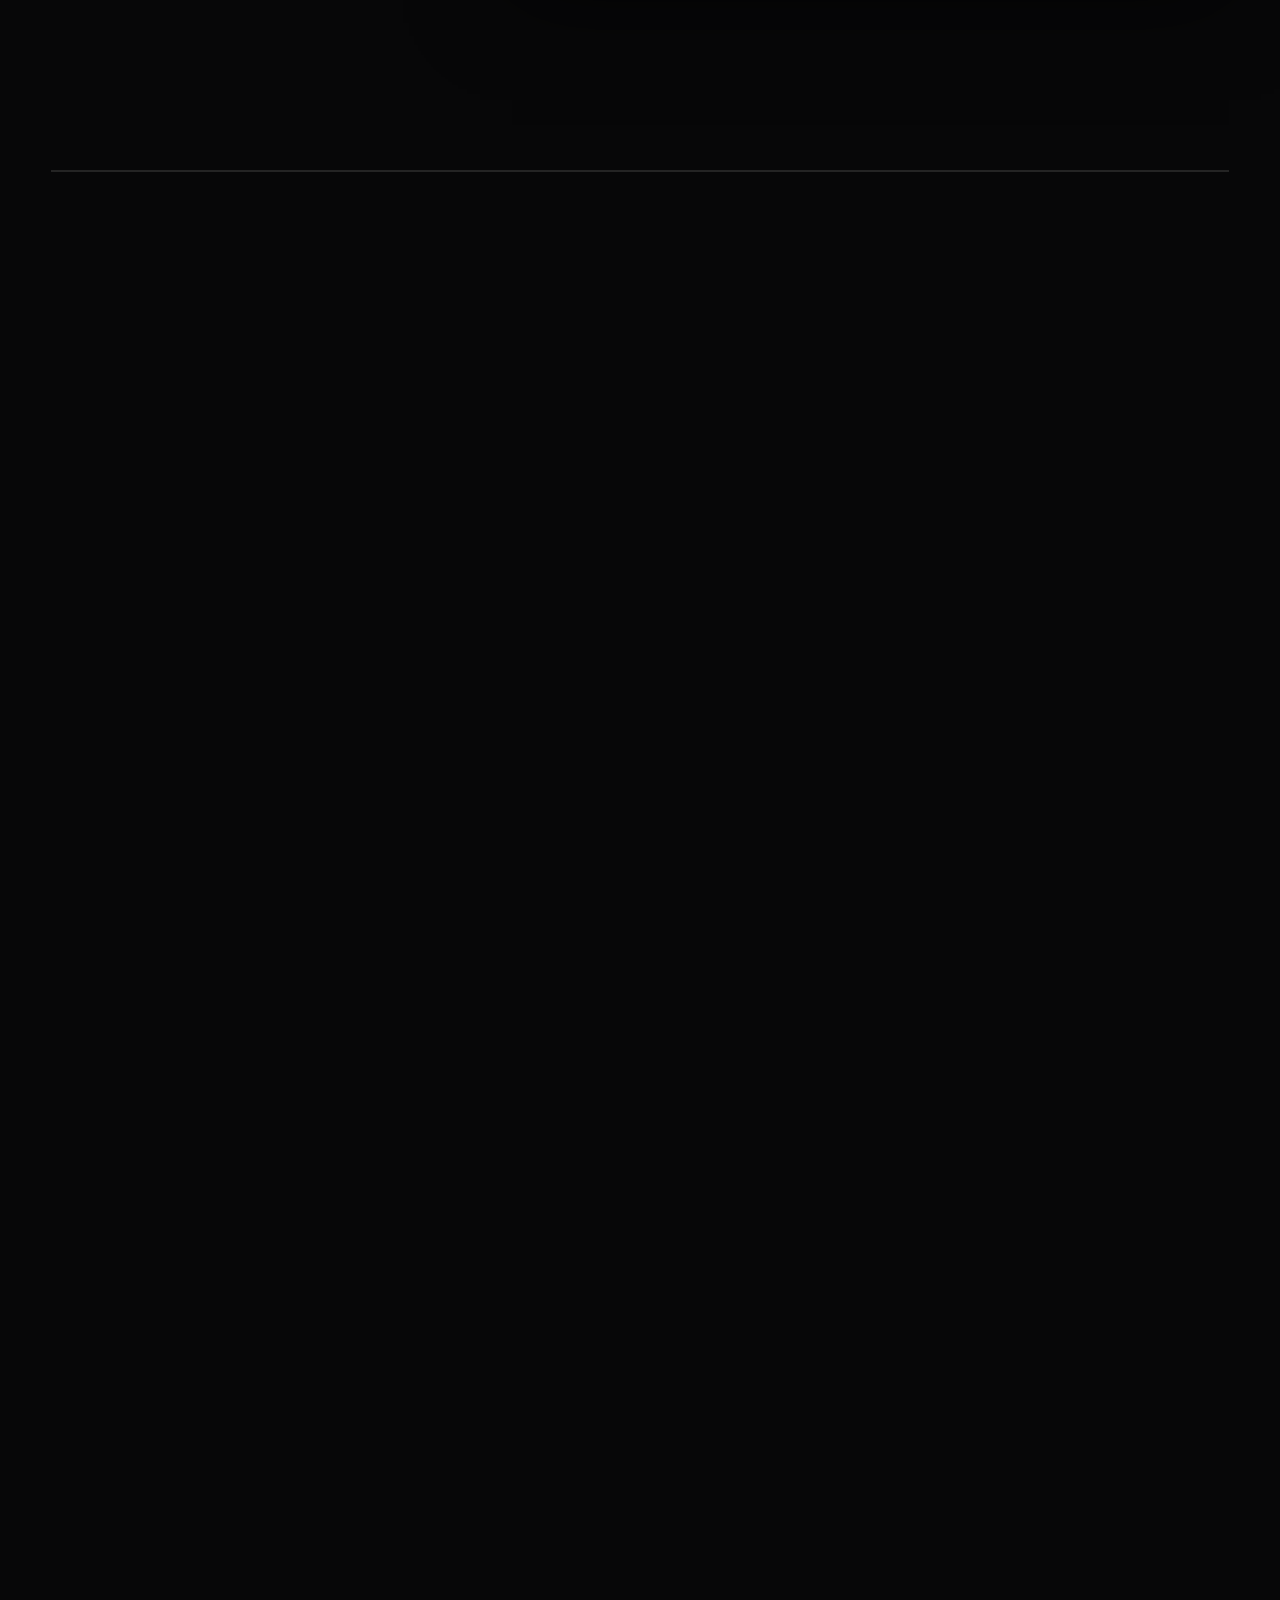
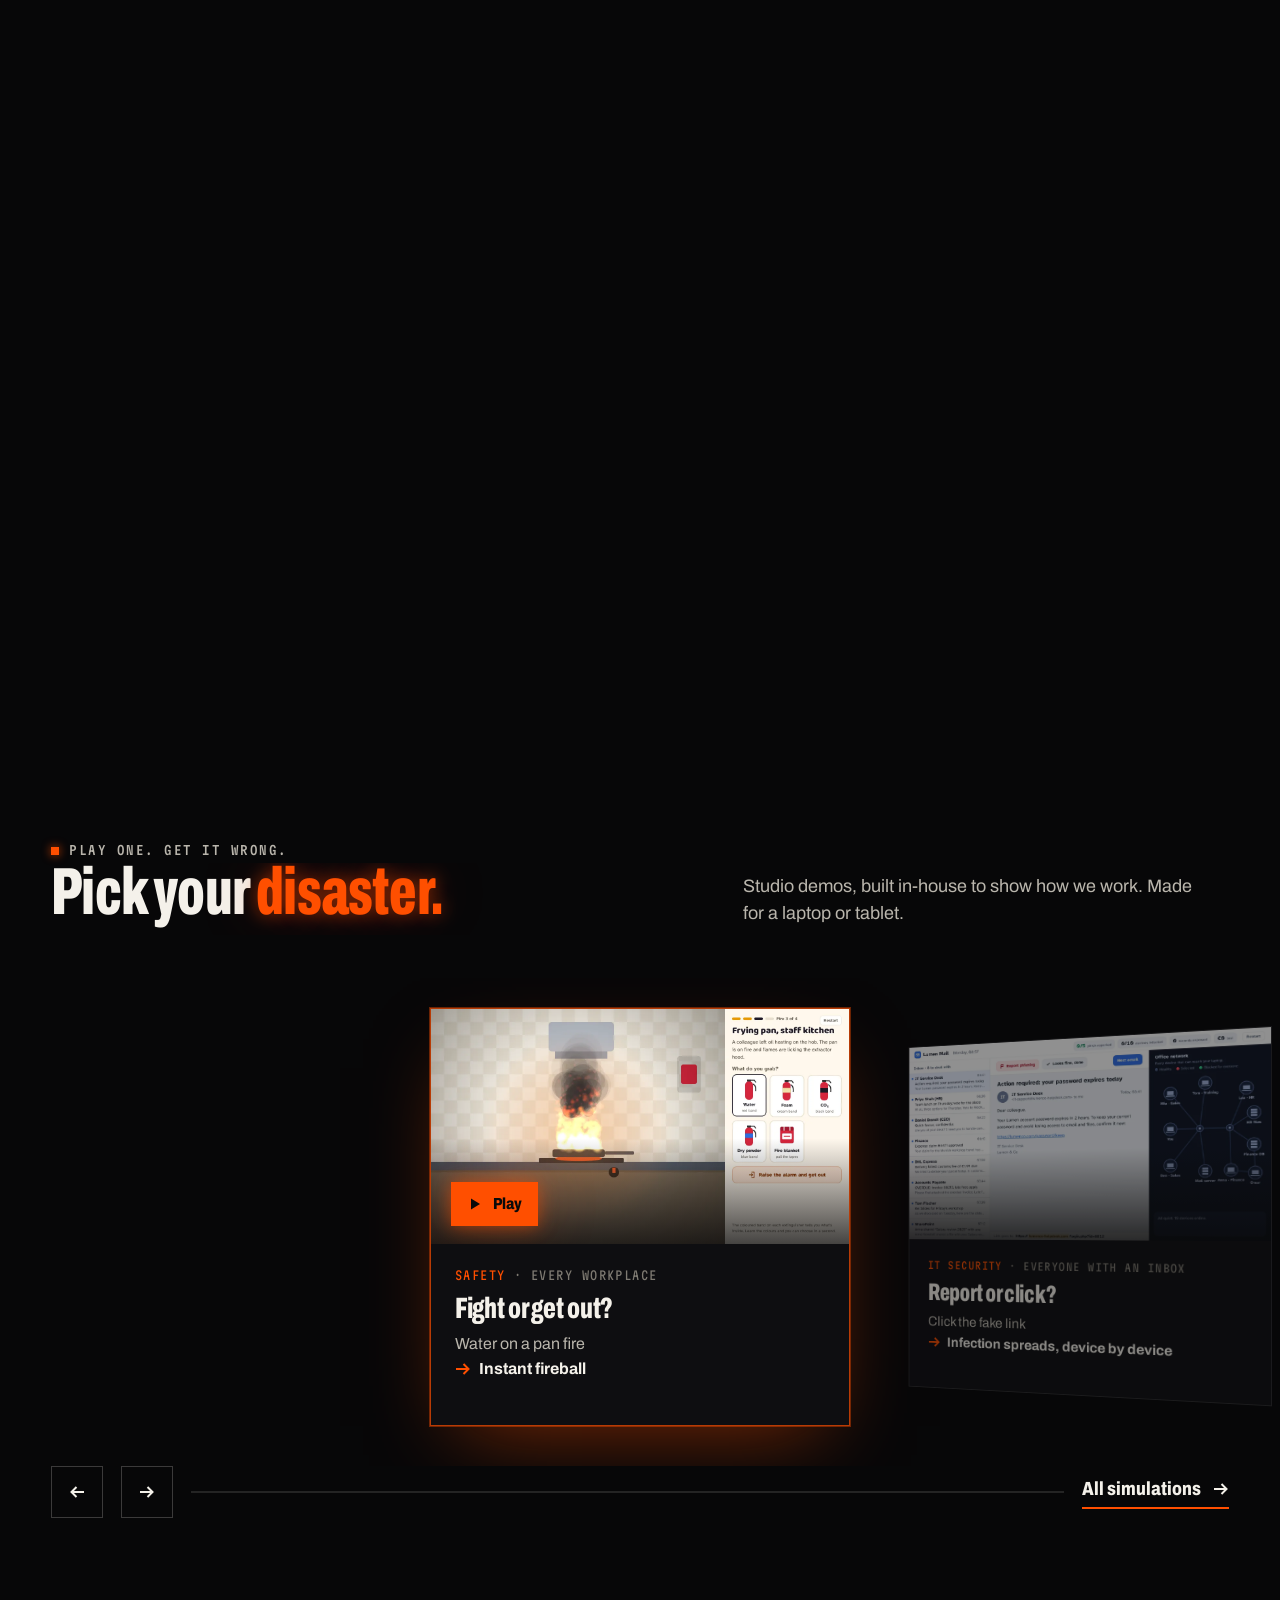
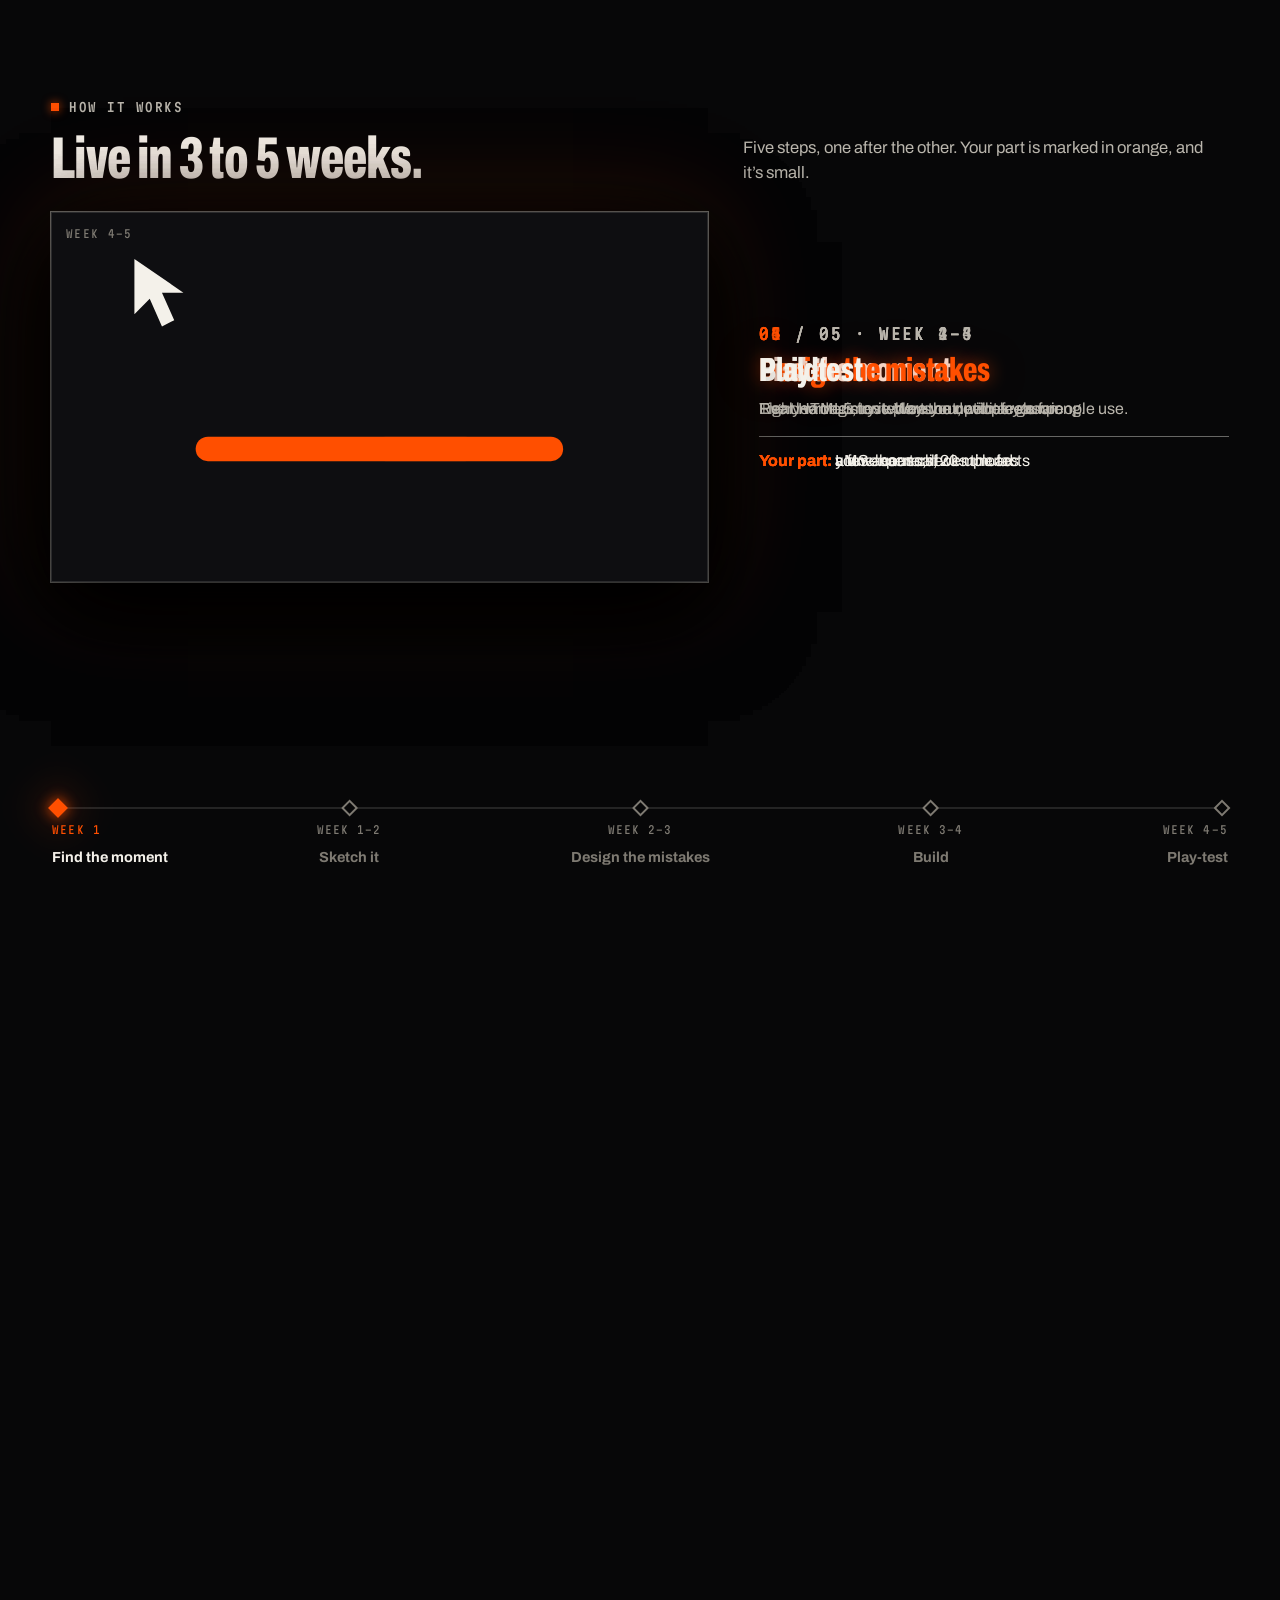
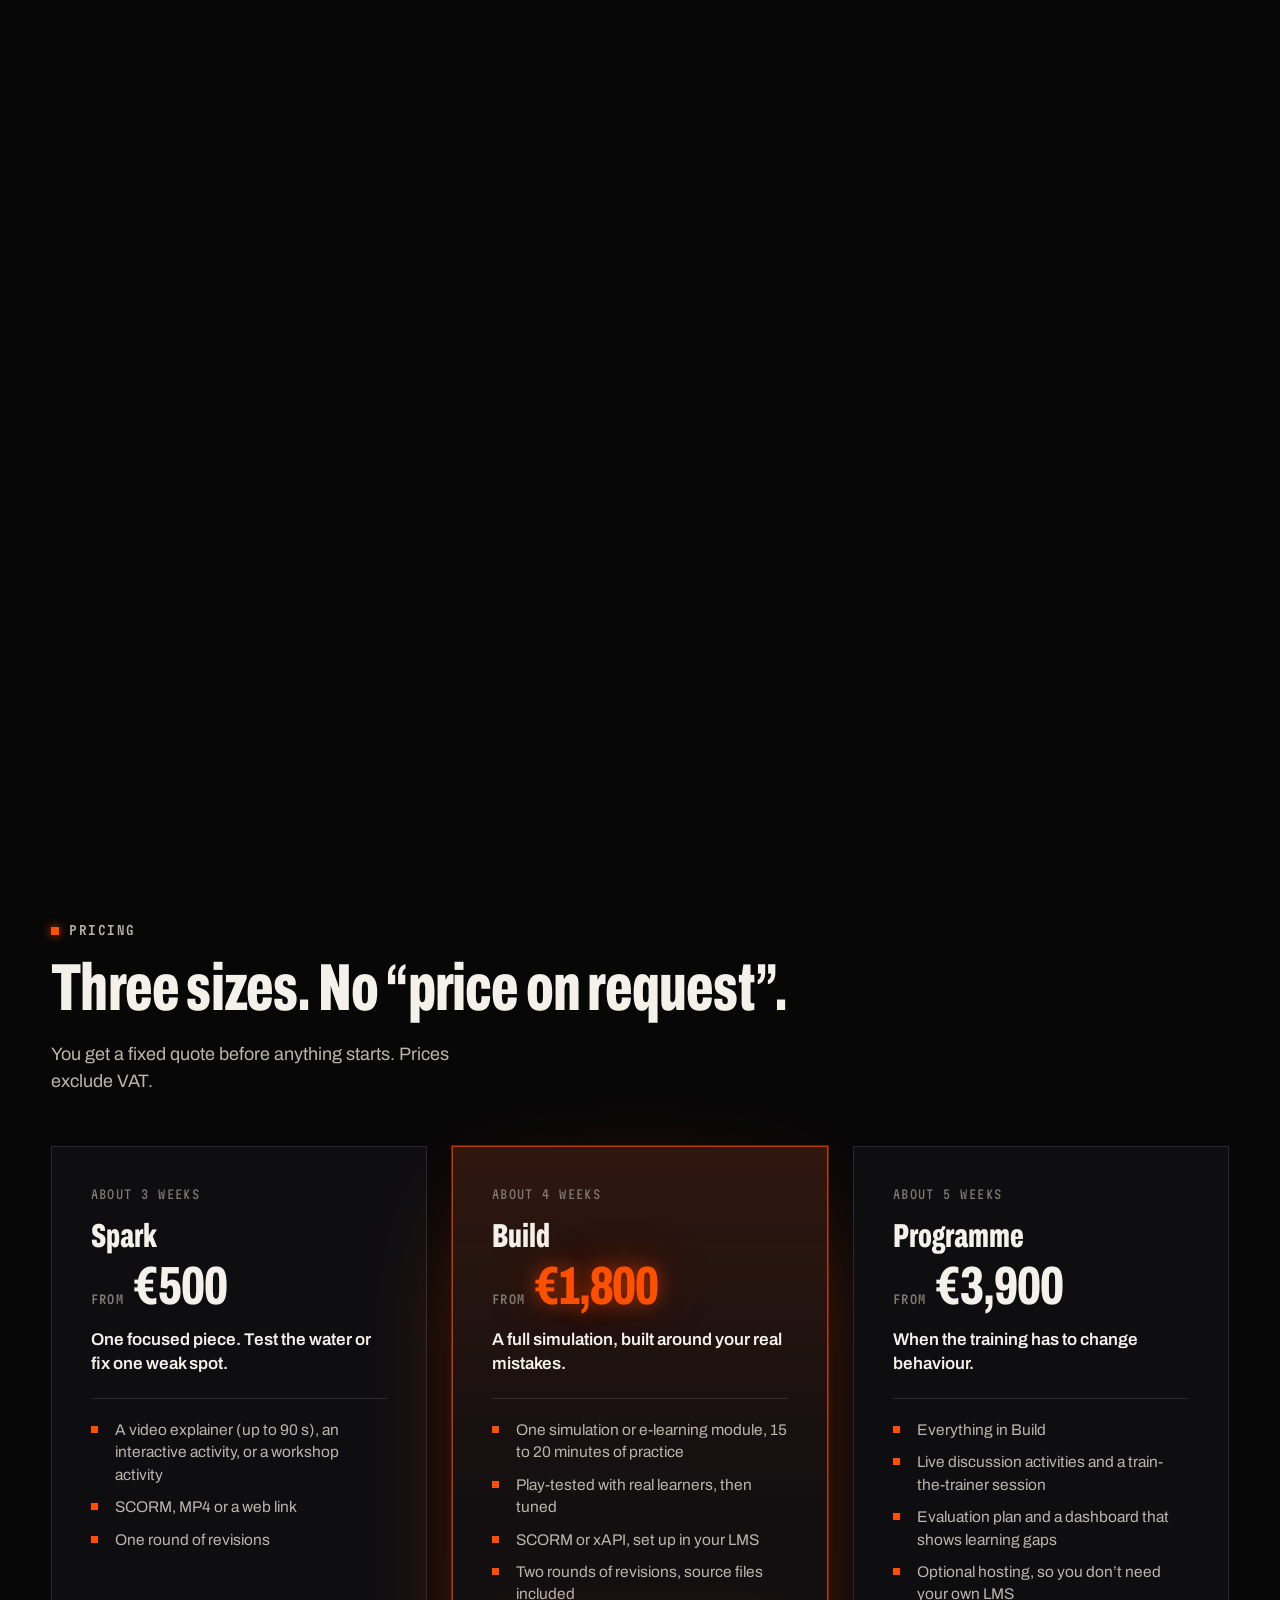
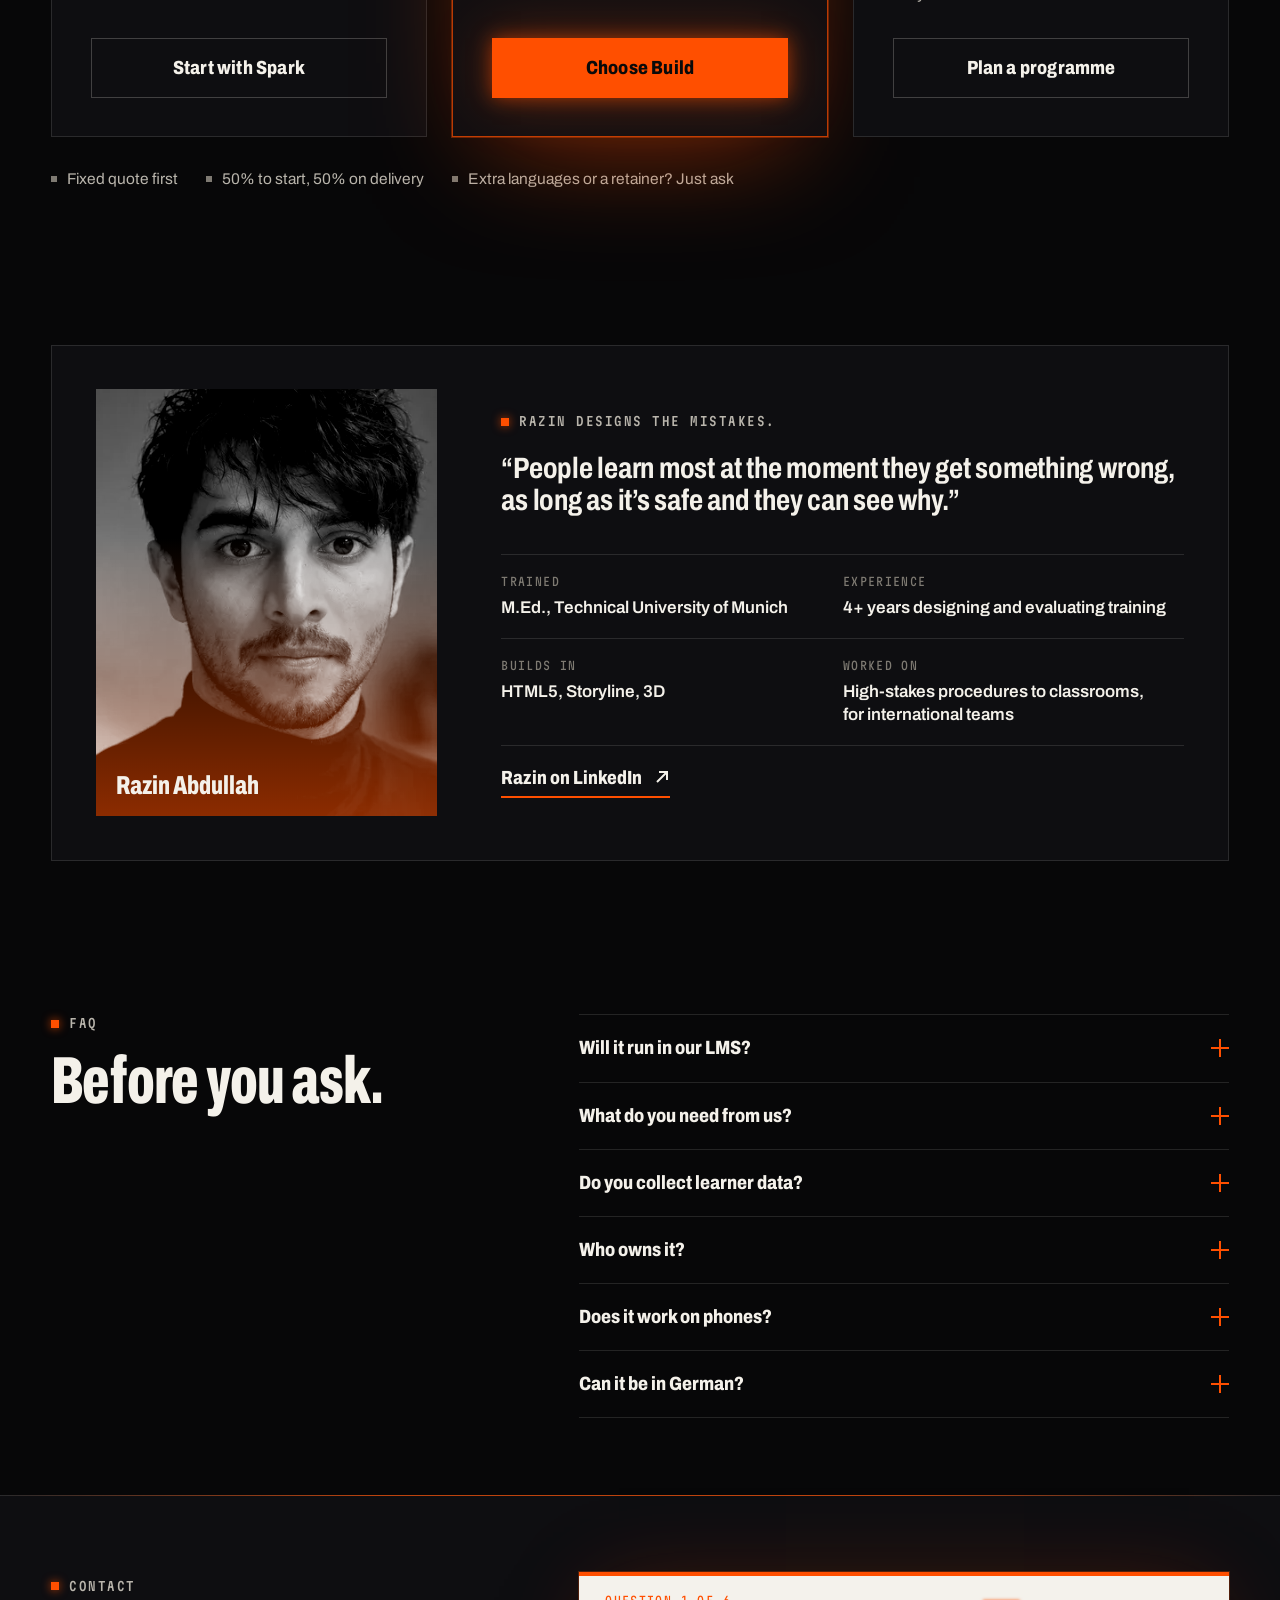
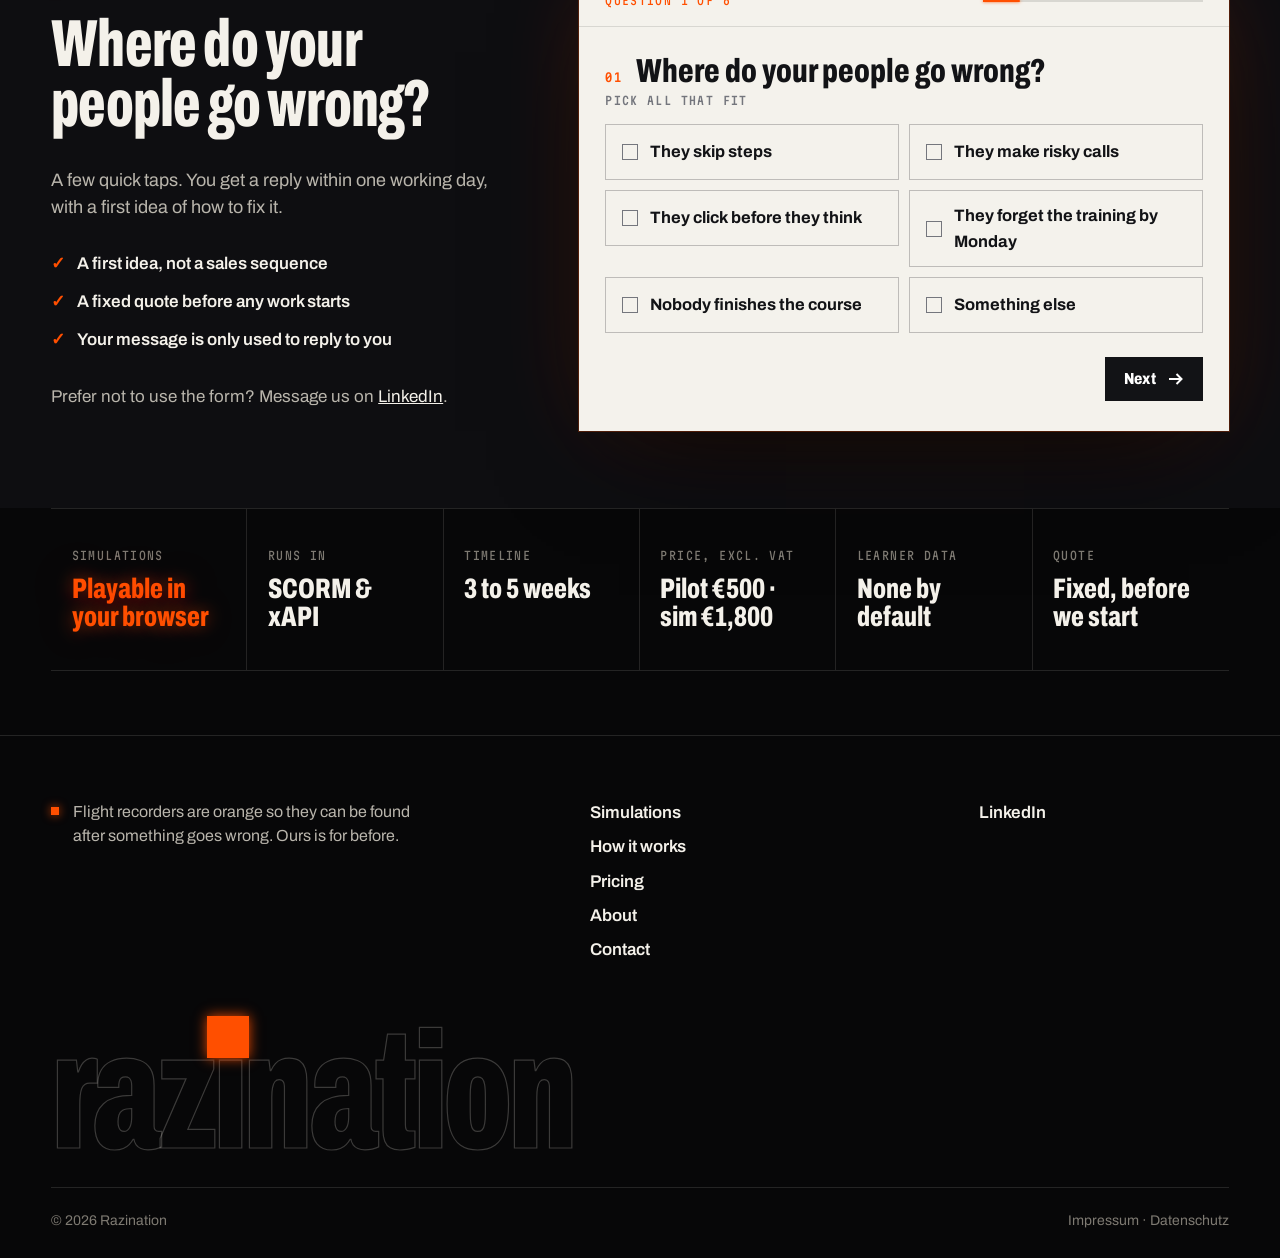
==== commit 853e1983: "Update site from admin panel" ====
--- a/index.html
+++ b/index.html
@@ -36,7 +36,7 @@
 <div class="glow" aria-hidden="true"></div>
 
 <header class="top">
-  <a class="logo" href="./" aria-label="Razination, home"><!--@logo-->Raz<span class="i">ı</span>nation<!--/@logo--></a>
+  <a class="logo" href="./" aria-label="Razination, home"><!--@logo-->raz<span class="i">ı</span>nation<!--/@logo--></a>
   <nav class="nav" aria-label="Main"><!--@nav-->
     <a href="simulations.html">Simulations</a>
     <a href="#how">How it works</a>
@@ -351,7 +351,7 @@
       <nav class="foot__nav" aria-label="Footer"><a href="simulations.html">Simulations</a><a href="#how">How it works</a><a href="#pricing">Pricing</a><a href="#about">About</a><a href="#contact">Contact</a></nav>
       <ul class="foot__contact"><li><a href="https://www.linkedin.com/in/razin-abdullah/" target="_blank" rel="noopener">LinkedIn</a></li></ul>
     </div>
-    <p class="foot__mark" aria-hidden="true">Raz<span class="i">ı</span>nation</p>
+    <p class="foot__mark" aria-hidden="true">raz<span class="i">ı</span>nation</p>
     <div class="foot__base"><span>© 2026 Razination</span><span><a href="impressum.html">Impressum</a> · <a href="datenschutz.html">Datenschutz</a></span></div>
   <!--/@footer--></div></footer>
 
